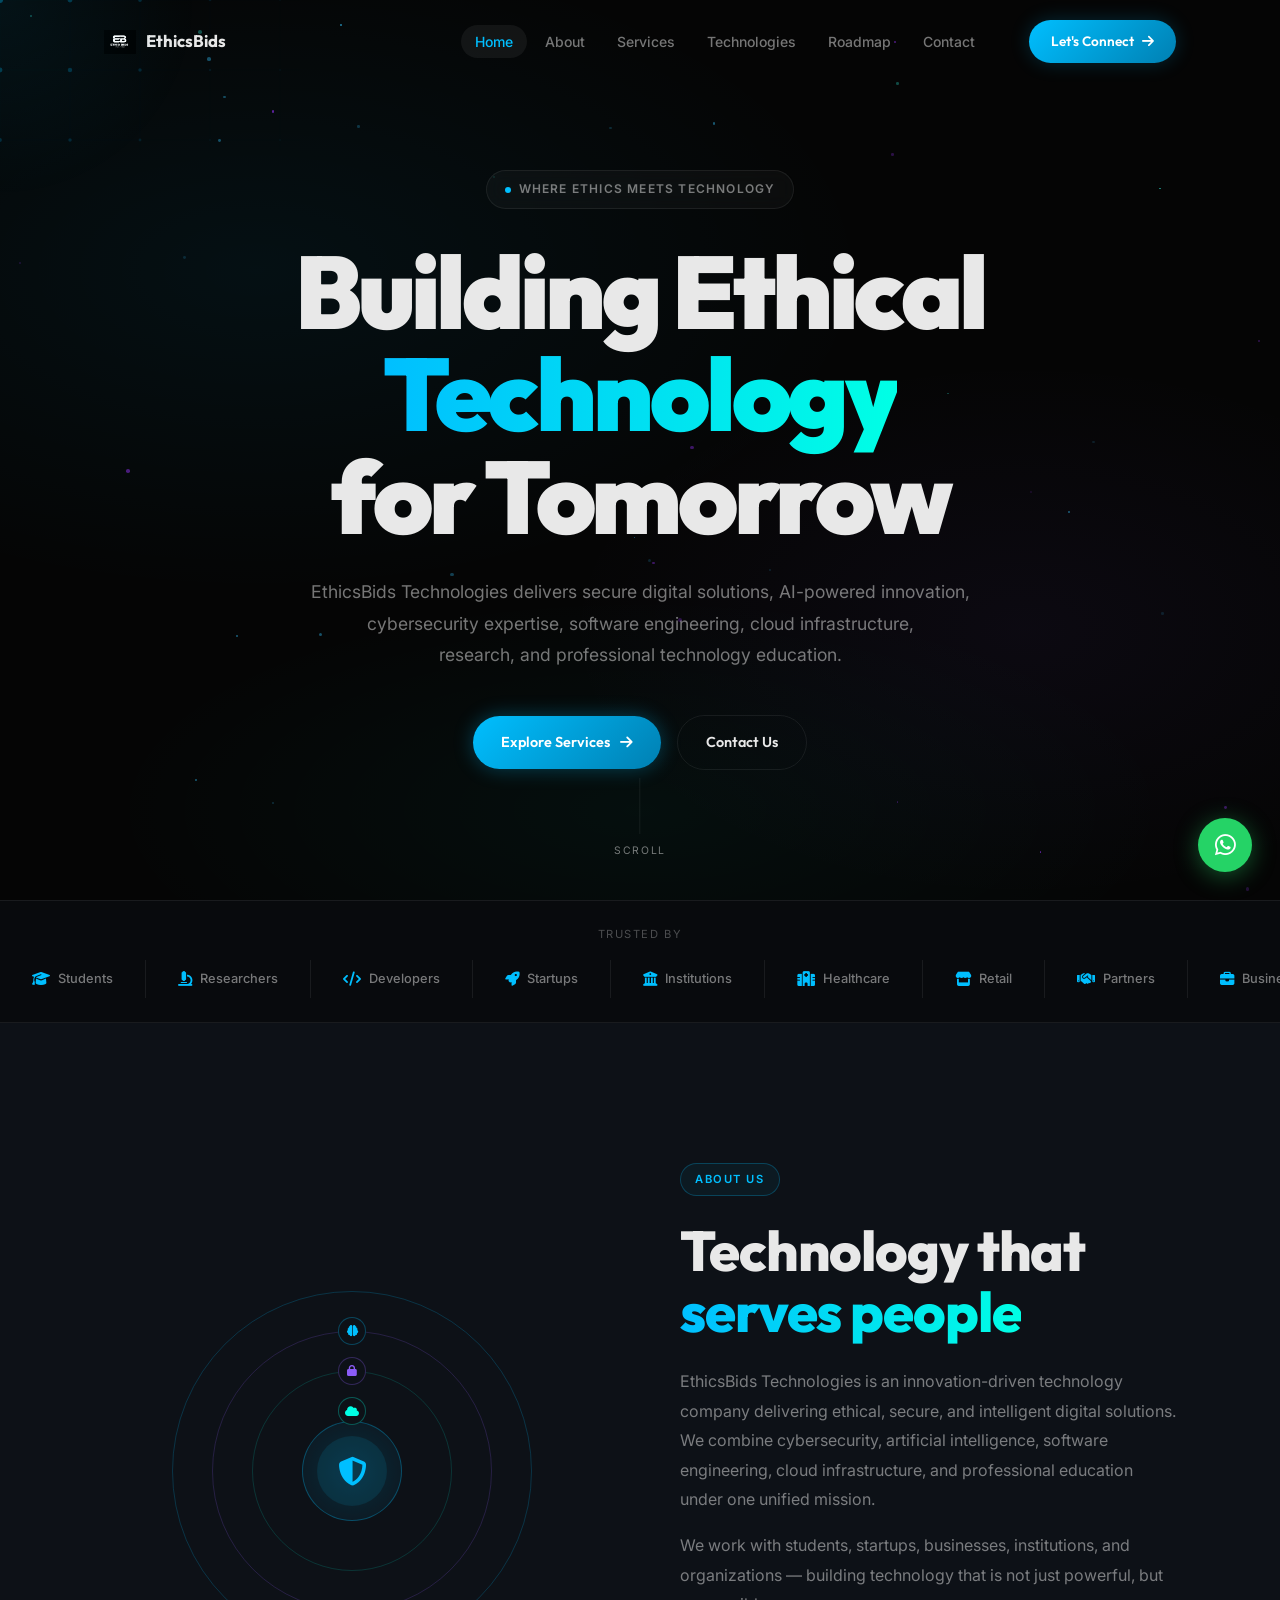
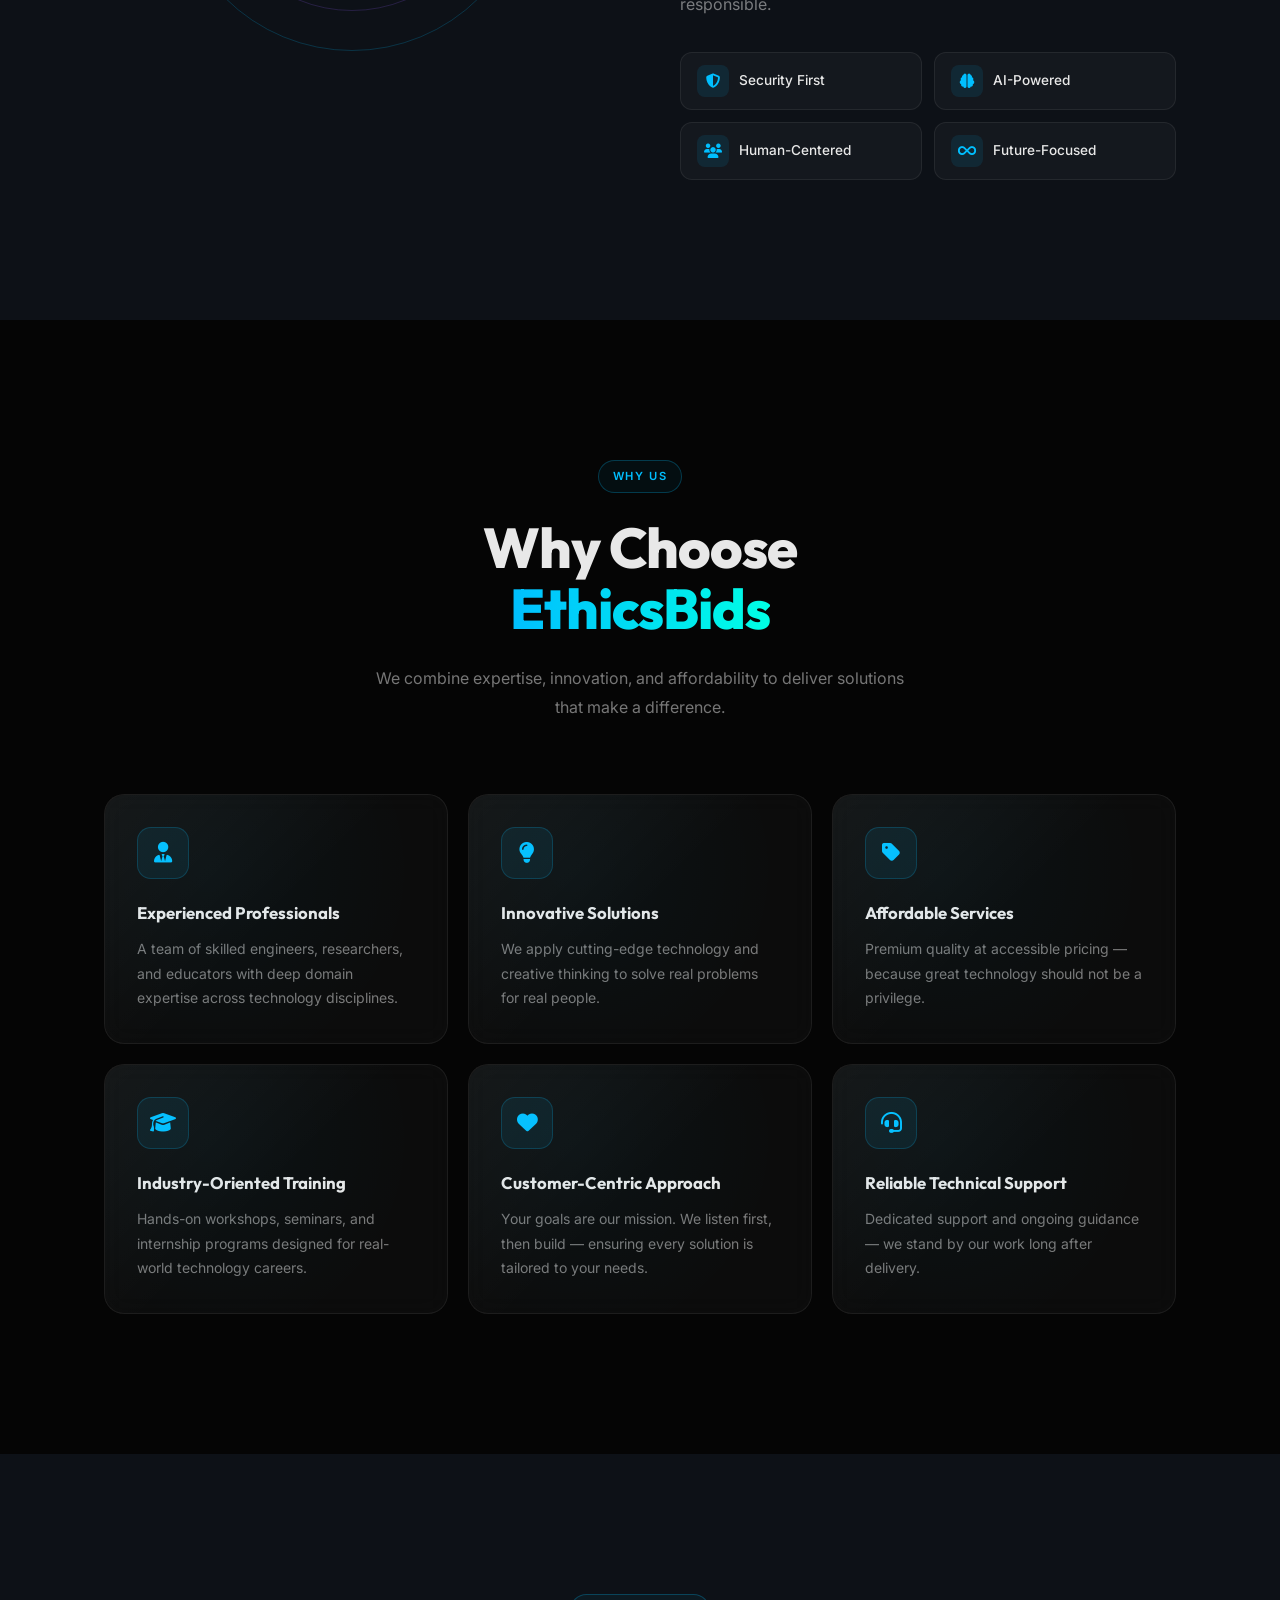
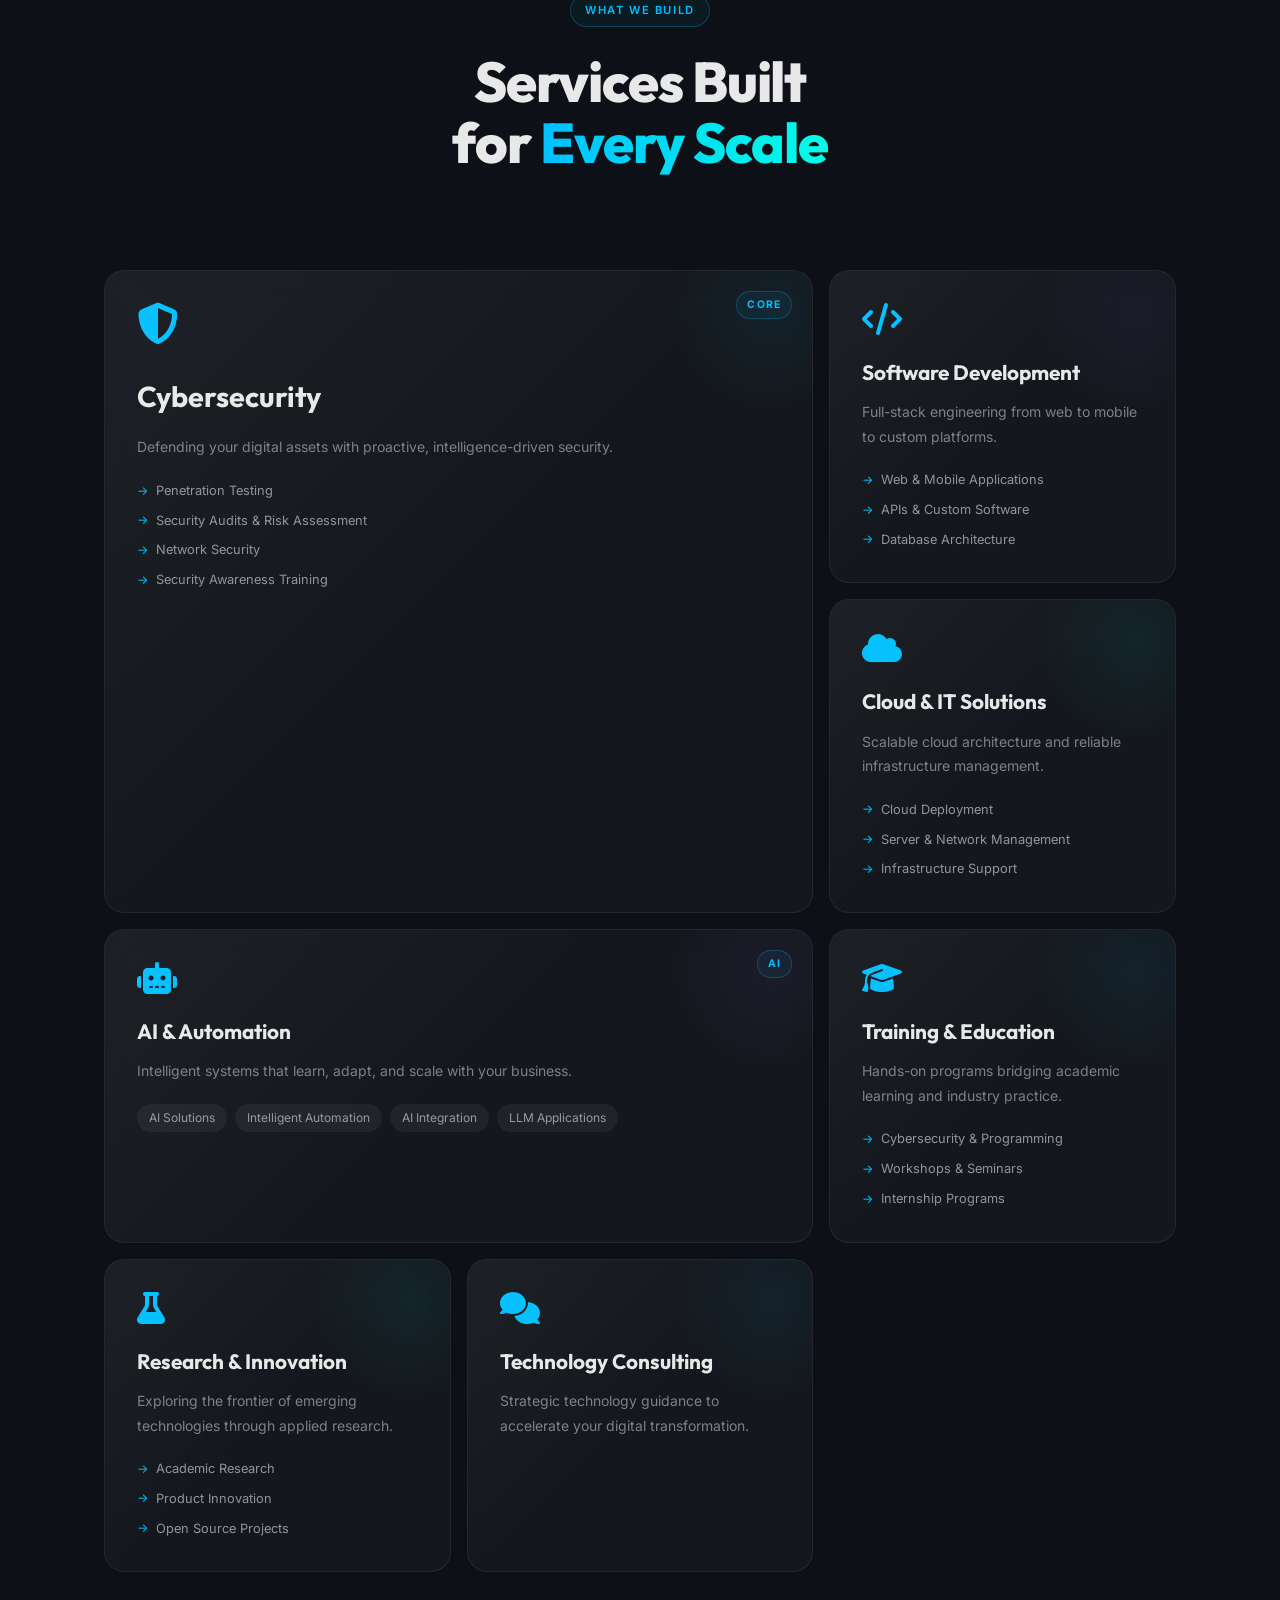
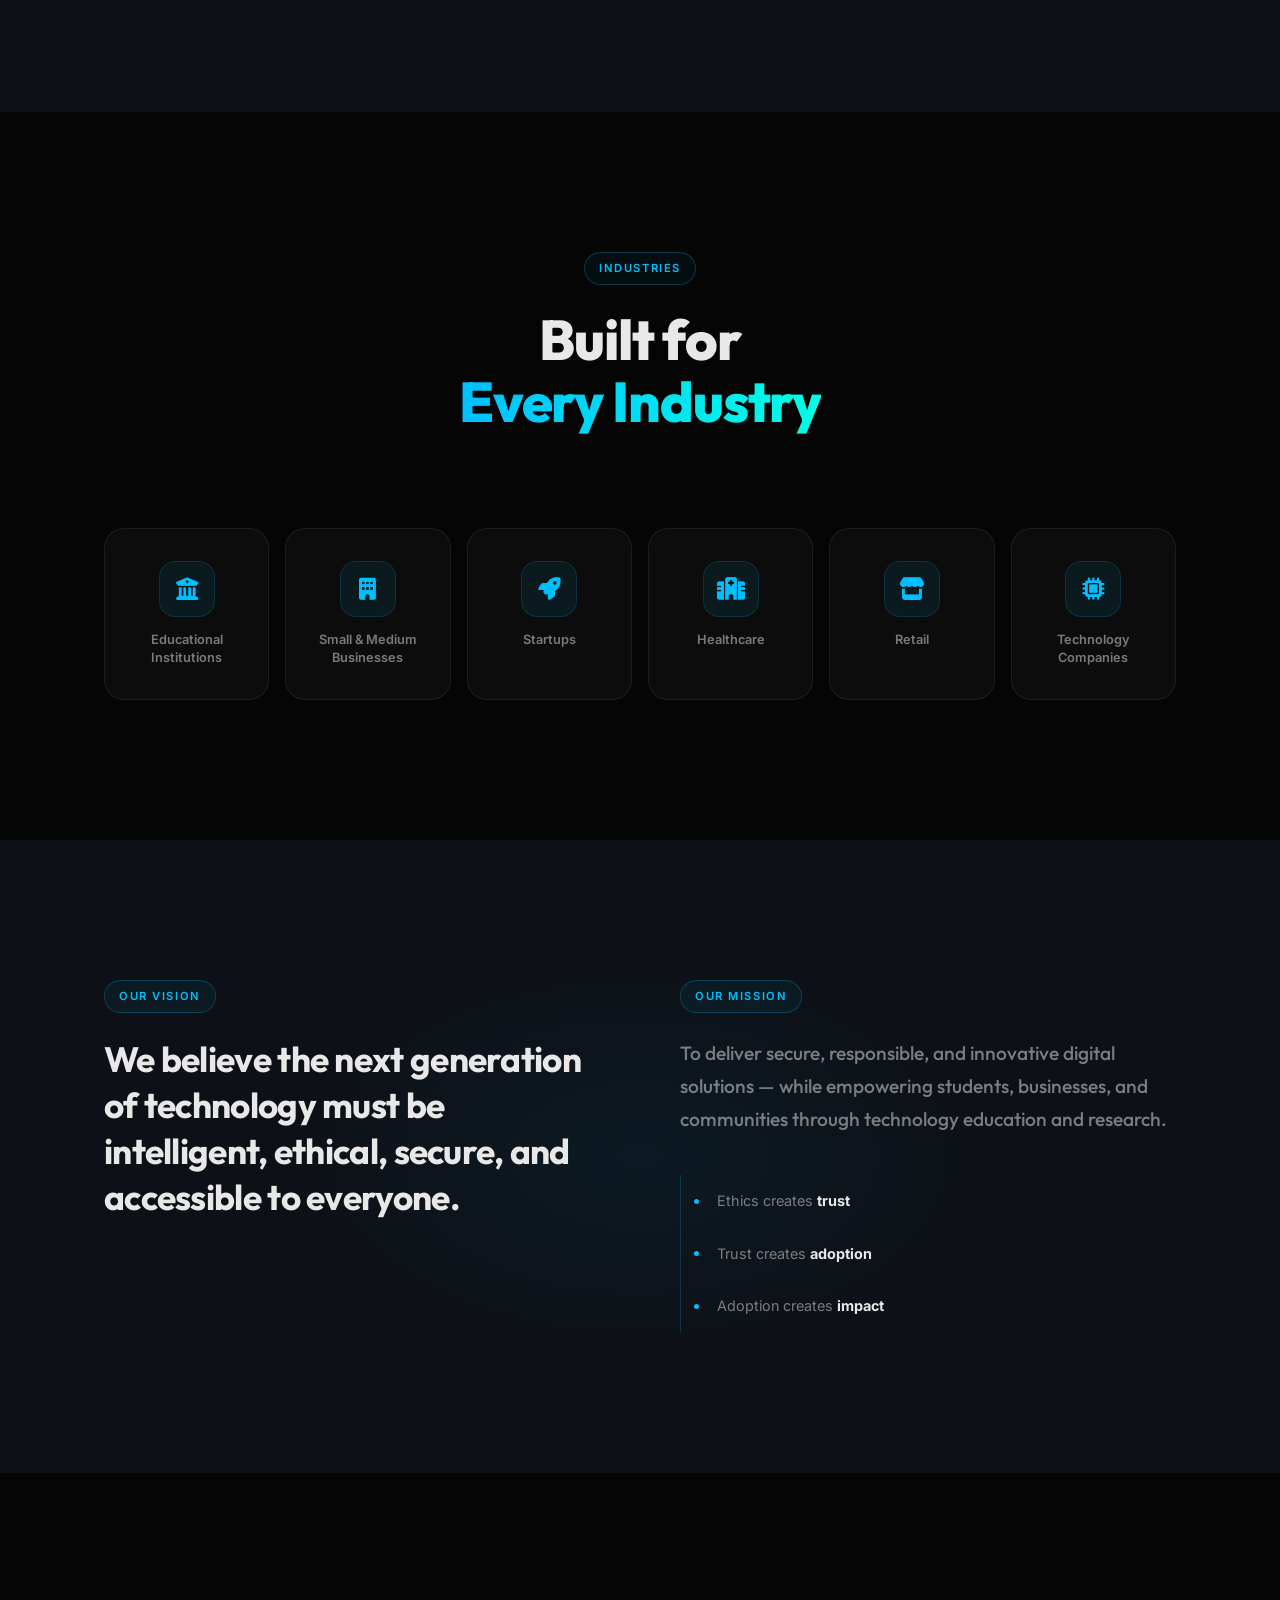
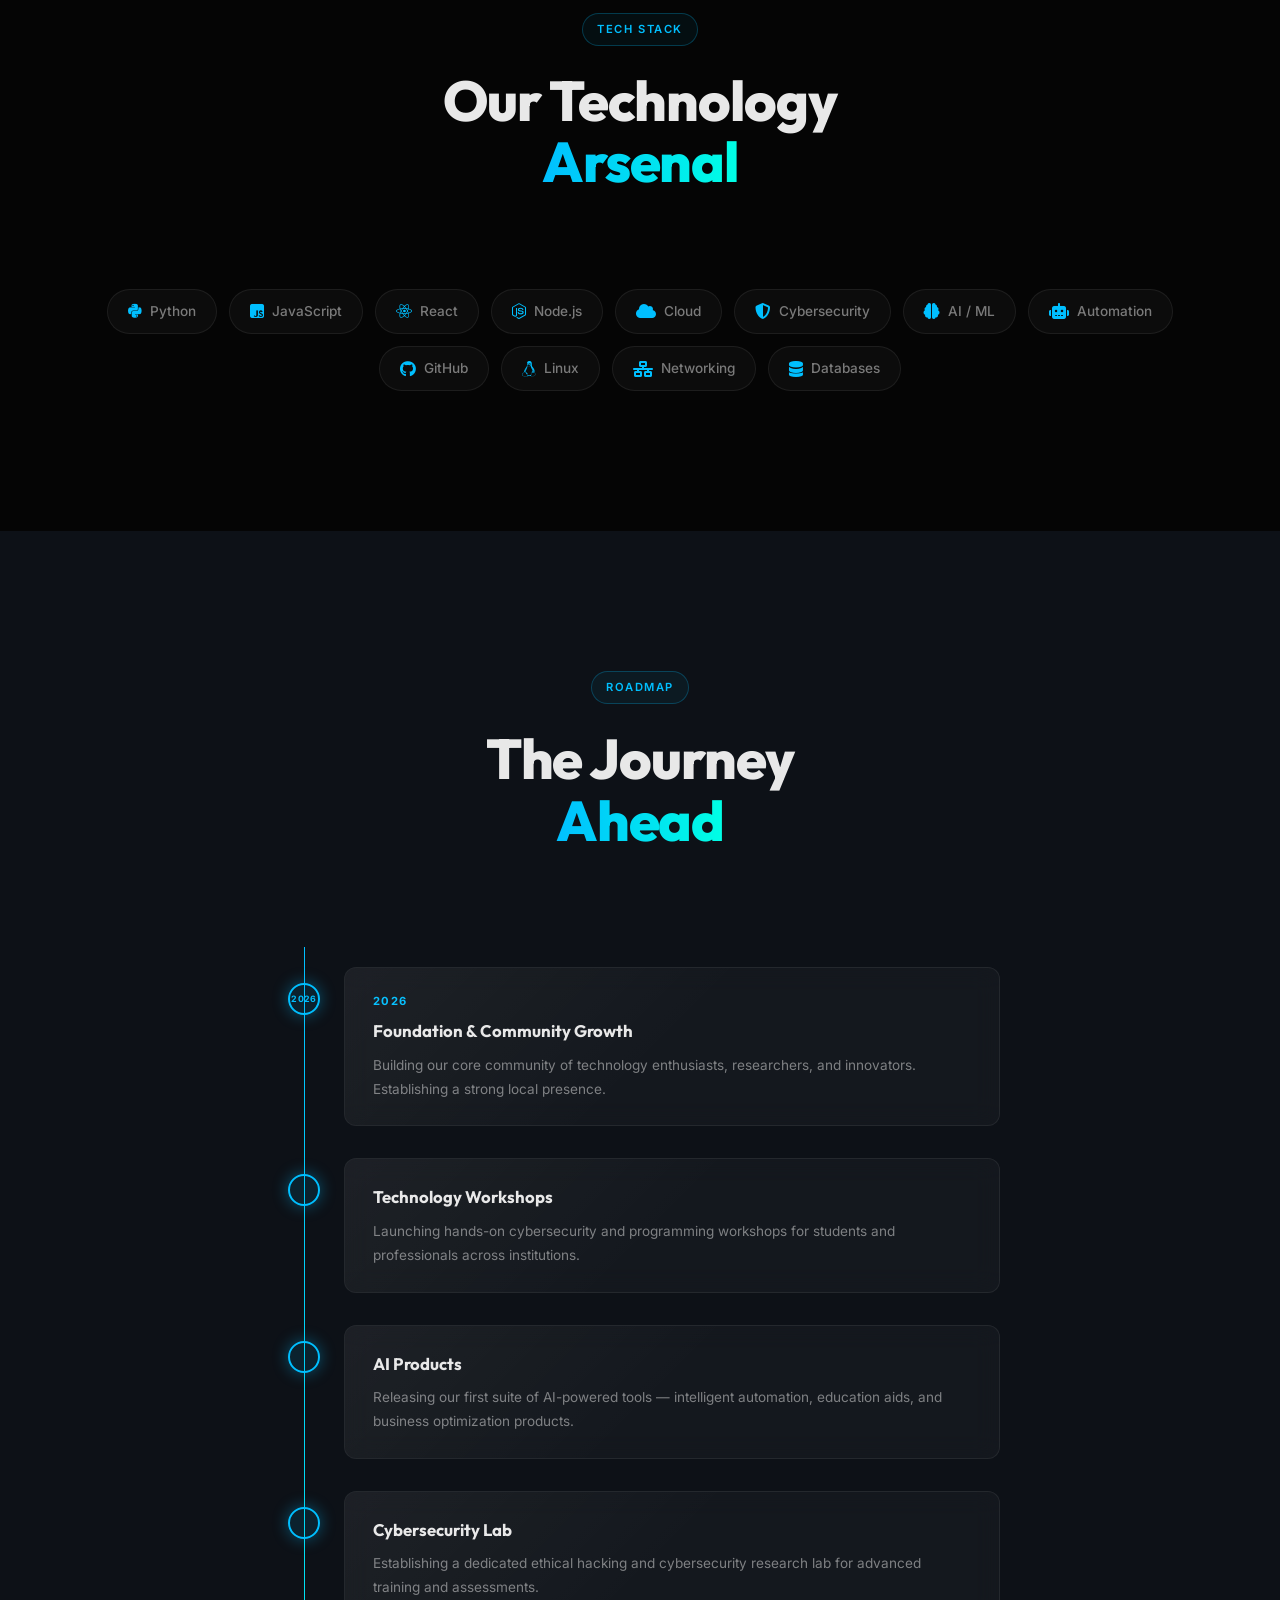
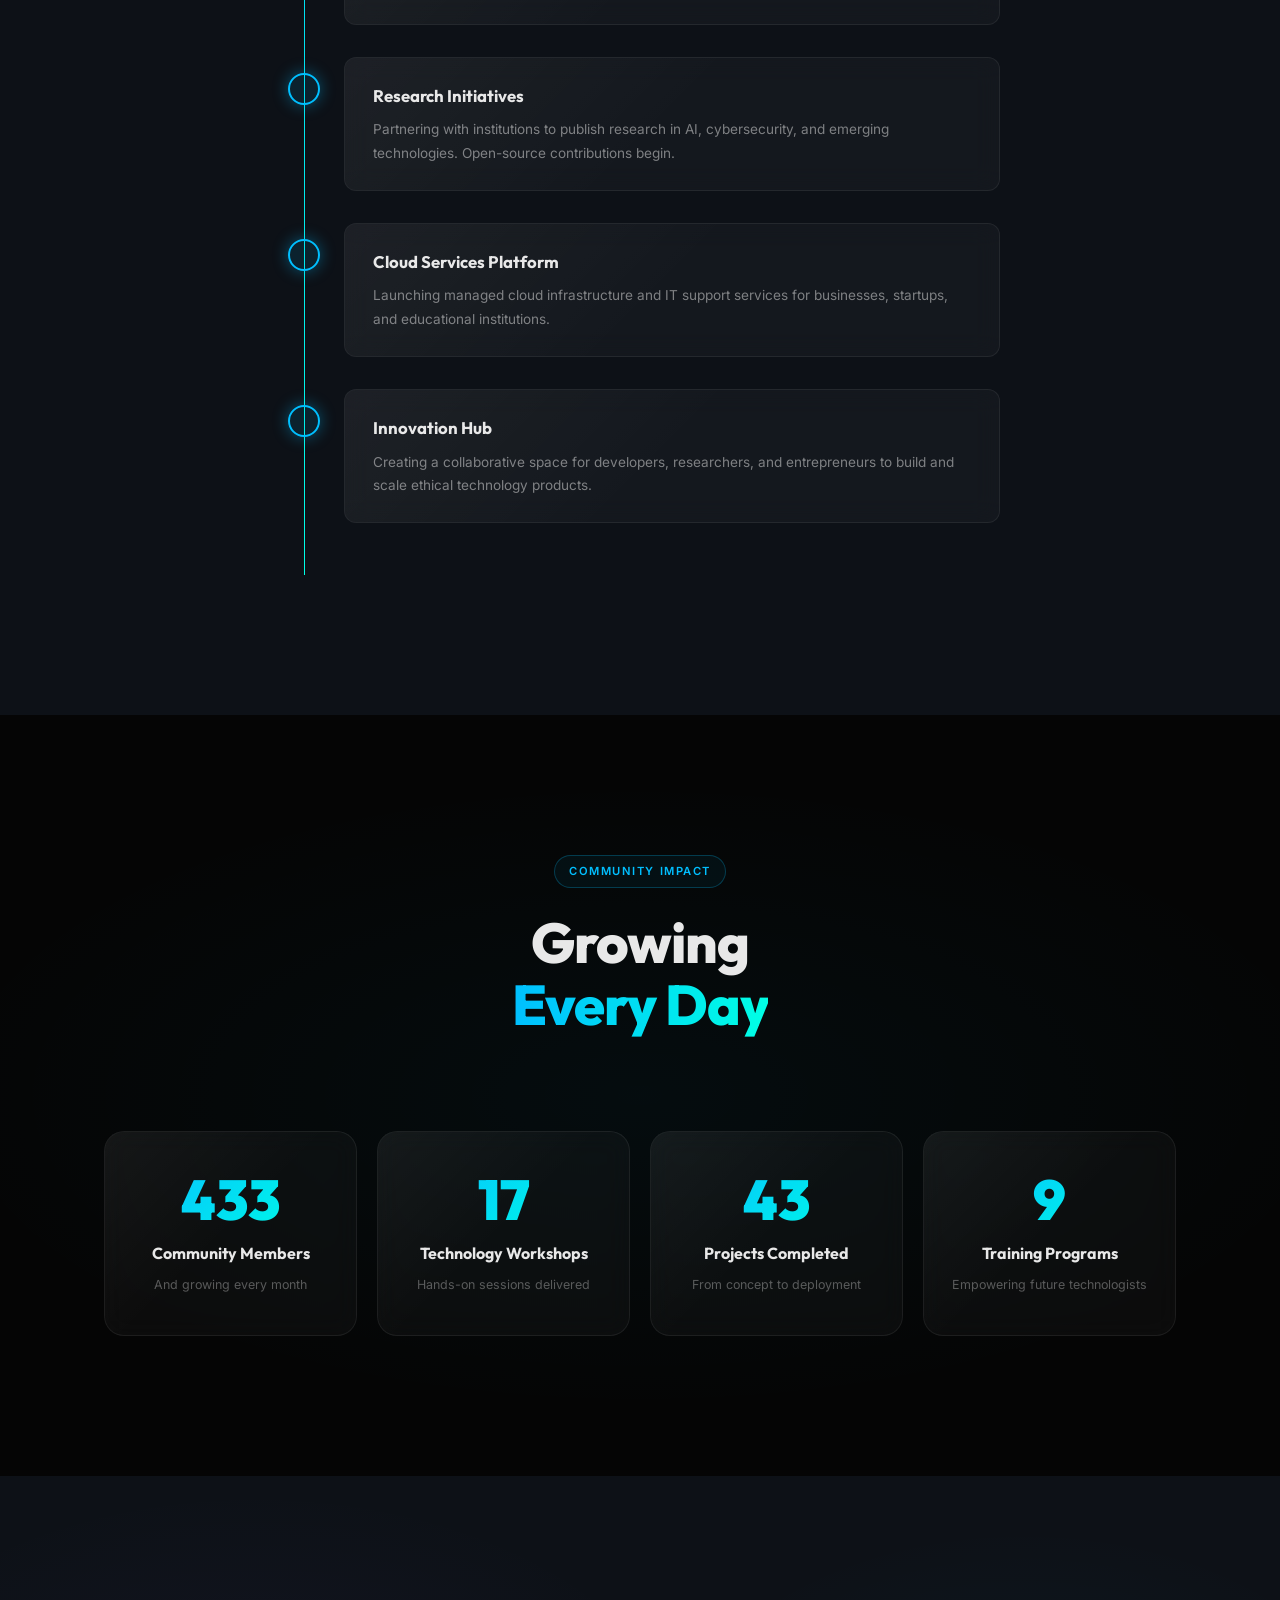
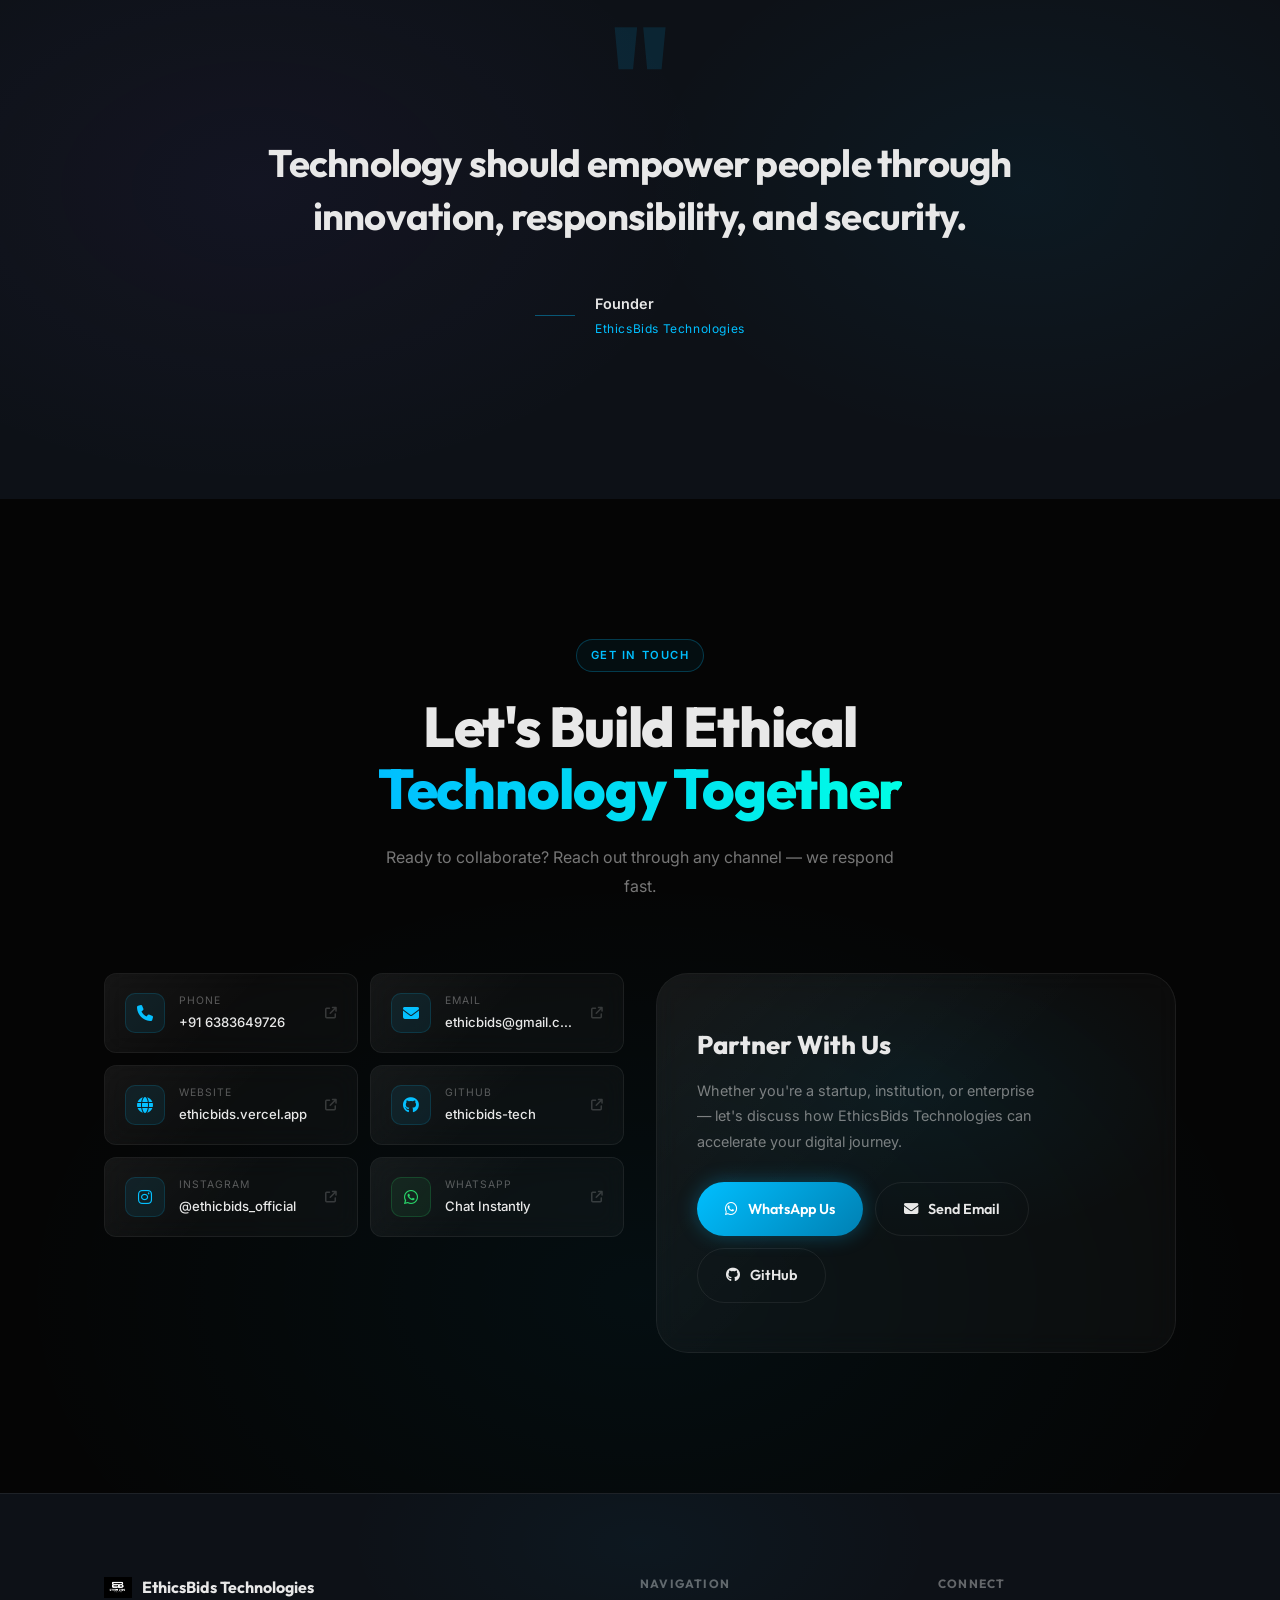
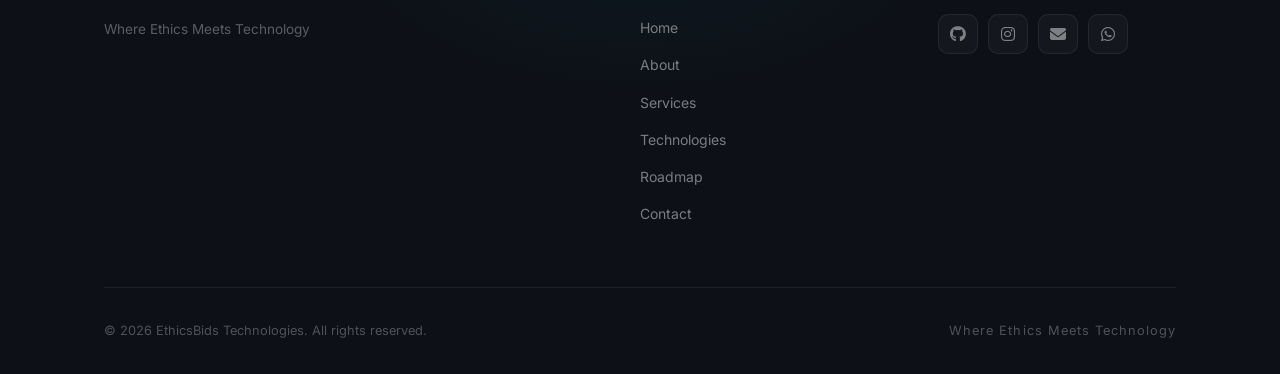
==== index.html @ 13eb3eaf "feat: complete website redesign - premium dark tech startup UI - Full rebuild with cinematic dark de" ====
<!DOCTYPE html>
<html lang="en">

<head>
  <meta charset="UTF-8">
  <meta name="viewport" content="width=device-width, initial-scale=1.0">
  <title>EthicsBids Technologies — Building Ethical Technology for Tomorrow</title>
  <meta name="description" content="EthicsBids Technologies delivers secure digital solutions, AI-powered innovation, cybersecurity expertise, software engineering, cloud infrastructure, research, and professional technology education.">
  <meta name="keywords" content="EthicsBids, cybersecurity, software development, AI, automation, cloud solutions, research, technology consulting, training, ethical technology">
  <meta name="author" content="EthicsBids Technologies">
  <meta property="og:title" content="EthicsBids Technologies — Where Ethics Meets Technology">
  <meta property="og:description" content="Building Ethical Technology for Tomorrow. Cybersecurity, AI, Software Engineering, Cloud & Research.">
  <meta property="og:type" content="website">
  <meta property="og:url" content="https://ethicbids.vercel.app">
  <link rel="icon" href="images/logo.png" type="image/png">
  <link rel="preconnect" href="https://fonts.googleapis.com">
  <link rel="preconnect" href="https://fonts.gstatic.com" crossorigin>
  <link href="https://fonts.googleapis.com/css2?family=Outfit:wght@300;400;500;600;700;800;900&family=Inter:wght@300;400;500;600&display=swap" rel="stylesheet">
  <link rel="stylesheet" href="https://cdnjs.cloudflare.com/ajax/libs/font-awesome/6.5.1/css/all.min.css">
  <link rel="stylesheet" href="styles.css">
</head>

<body>

  <!-- Custom Cursor -->
  <div id="cursor-glow" class="cursor-glow" aria-hidden="true"></div>

  <!-- Preloader -->
  <div id="preloader" class="preloader" aria-hidden="true">
    <div class="preloader-inner">
      <div class="preloader-rings">
        <div class="ring ring-1"></div>
        <div class="ring ring-2"></div>
        <div class="ring ring-3"></div>
      </div>
      <div class="preloader-logo">
        <img src="images/logo.png" alt="EthicsBids Technologies" class="preloader-logo-img">
      </div>
      <div class="preloader-text">
        <span class="preloader-name">EthicsBids Technologies</span>
        <span class="preloader-tagline">Where Ethics Meets Technology</span>
      </div>
      <div class="preloader-bar">
        <div class="preloader-bar-fill" id="preloaderBar"></div>
      </div>
    </div>
  </div>

  <!-- Navigation -->
  <nav id="navbar" class="navbar" role="navigation" aria-label="Main navigation">
    <div class="nav-container">
      <a href="#hero" class="nav-logo" aria-label="EthicsBids Technologies Home">
        <img src="images/logo.png" alt="EthicsBids" class="nav-logo-img">
        <span class="nav-logo-text">EthicsBids</span>
      </a>

      <ul class="nav-links" id="navLinks" role="list">
        <li><a href="#hero" class="nav-link active" data-section="hero">Home</a></li>
        <li><a href="#about" class="nav-link" data-section="about">About</a></li>
        <li><a href="#services" class="nav-link" data-section="services">Services</a></li>
        <li><a href="#stack" class="nav-link" data-section="stack">Technologies</a></li>
        <li><a href="#roadmap" class="nav-link" data-section="roadmap">Roadmap</a></li>
        <li><a href="#contact" class="nav-link" data-section="contact">Contact</a></li>
      </ul>

      <a href="#contact" class="nav-cta magnetic-btn" id="navCta">
        <span>Let's Connect</span>
        <i class="fas fa-arrow-right" aria-hidden="true"></i>
      </a>

      <button class="nav-toggle" id="navToggle" aria-label="Toggle mobile menu" aria-expanded="false">
        <span class="toggle-bar"></span>
        <span class="toggle-bar"></span>
        <span class="toggle-bar"></span>
      </button>
    </div>

    <!-- Mobile Menu -->
    <div class="mobile-menu" id="mobileMenu" aria-hidden="true">
      <ul class="mobile-links" role="list">
        <li><a href="#hero" class="mobile-link">Home</a></li>
        <li><a href="#about" class="mobile-link">About</a></li>
        <li><a href="#services" class="mobile-link">Services</a></li>
        <li><a href="#stack" class="mobile-link">Technologies</a></li>
        <li><a href="#roadmap" class="mobile-link">Roadmap</a></li>
        <li><a href="#contact" class="mobile-link">Contact</a></li>
      </ul>
      <a href="#contact" class="mobile-cta">Let's Connect →</a>
    </div>
  </nav>

  <!-- ═══════════════════════════════════════════ -->
  <!--  HERO                                       -->
  <!-- ═══════════════════════════════════════════ -->
  <section id="hero" class="hero" aria-label="Hero">
    <canvas id="heroCanvas" class="hero-canvas" aria-hidden="true"></canvas>
    <div class="hero-aurora" aria-hidden="true"></div>
    <div class="hero-particles" id="heroParticles" aria-hidden="true"></div>

    <div class="hero-content">
      <div class="hero-badge reveal-up">
        <span class="badge-dot" aria-hidden="true"></span>
        Where Ethics Meets Technology
      </div>

      <h1 class="hero-headline reveal-up" style="--delay: 0.15s">
        Building Ethical<br>
        <span class="hero-headline-gradient">Technology</span><br>
        for Tomorrow
      </h1>

      <p class="hero-sub reveal-up" style="--delay: 0.3s">
        EthicsBids Technologies delivers secure digital solutions, AI-powered innovation,<br class="desktop-br">
        cybersecurity expertise, software engineering, cloud infrastructure,<br class="desktop-br">
        research, and professional technology education.
      </p>

      <div class="hero-actions reveal-up" style="--delay: 0.45s">
        <a href="#services" class="btn btn-primary magnetic-btn" id="heroBtn1">
          <span>Explore Services</span>
          <i class="fas fa-arrow-right" aria-hidden="true"></i>
        </a>
        <a href="#contact" class="btn btn-ghost magnetic-btn" id="heroBtn2">
          <span>Contact Us</span>
        </a>
      </div>
    </div>

    <a href="#about" class="hero-scroll-indicator" aria-label="Scroll to About section">
      <div class="scroll-indicator-inner">
        <div class="scroll-indicator-line"></div>
      </div>
      <span>Scroll</span>
    </a>
  </section>

  <!-- ═══════════════════════════════════════════ -->
  <!--  TRUST MARQUEE                              -->
  <!-- ═══════════════════════════════════════════ -->
  <section class="trust-section" aria-label="Trusted by">
    <div class="trust-header">
      <span>Trusted By</span>
    </div>
    <div class="marquee-wrapper">
      <div class="marquee-track" aria-hidden="true">
        <div class="marquee-item"><i class="fas fa-graduation-cap"></i> Students</div>
        <div class="marquee-item"><i class="fas fa-microscope"></i> Researchers</div>
        <div class="marquee-item"><i class="fas fa-code"></i> Developers</div>
        <div class="marquee-item"><i class="fas fa-rocket"></i> Startups</div>
        <div class="marquee-item"><i class="fas fa-building-columns"></i> Institutions</div>
        <div class="marquee-item"><i class="fas fa-hospital"></i> Healthcare</div>
        <div class="marquee-item"><i class="fas fa-store"></i> Retail</div>
        <div class="marquee-item"><i class="fas fa-handshake"></i> Partners</div>
        <div class="marquee-item"><i class="fas fa-briefcase"></i> Businesses</div>
        <!-- Duplicate for seamless loop -->
        <div class="marquee-item"><i class="fas fa-graduation-cap"></i> Students</div>
        <div class="marquee-item"><i class="fas fa-microscope"></i> Researchers</div>
        <div class="marquee-item"><i class="fas fa-code"></i> Developers</div>
        <div class="marquee-item"><i class="fas fa-rocket"></i> Startups</div>
        <div class="marquee-item"><i class="fas fa-building-columns"></i> Institutions</div>
        <div class="marquee-item"><i class="fas fa-hospital"></i> Healthcare</div>
        <div class="marquee-item"><i class="fas fa-store"></i> Retail</div>
        <div class="marquee-item"><i class="fas fa-handshake"></i> Partners</div>
        <div class="marquee-item"><i class="fas fa-briefcase"></i> Businesses</div>
      </div>
    </div>
  </section>

  <!-- ═══════════════════════════════════════════ -->
  <!--  ABOUT                                      -->
  <!-- ═══════════════════════════════════════════ -->
  <section id="about" class="section about-section" aria-label="About EthicsBids Technologies">
    <div class="container">
      <div class="about-grid">
        <div class="about-visual scroll-reveal">
          <div class="about-art">
            <div class="art-ring art-ring-1" aria-hidden="true"></div>
            <div class="art-ring art-ring-2" aria-hidden="true"></div>
            <div class="art-ring art-ring-3" aria-hidden="true"></div>
            <div class="art-core" aria-hidden="true">
              <div class="art-core-inner">
                <i class="fas fa-shield-halved" aria-hidden="true"></i>
              </div>
            </div>
            <div class="art-orbit art-orbit-1" aria-hidden="true">
              <div class="orbit-dot"><i class="fas fa-brain"></i></div>
            </div>
            <div class="art-orbit art-orbit-2" aria-hidden="true">
              <div class="orbit-dot"><i class="fas fa-lock"></i></div>
            </div>
            <div class="art-orbit art-orbit-3" aria-hidden="true">
              <div class="orbit-dot"><i class="fas fa-cloud"></i></div>
            </div>
          </div>
        </div>

        <div class="about-content scroll-reveal" style="--reveal-delay: 0.2s">
          <div class="section-tag">About Us</div>
          <h2 class="section-headline">
            Technology that<br>
            <span class="text-accent">serves people</span>
          </h2>
          <p class="section-body">
            EthicsBids Technologies is an innovation-driven technology company delivering ethical, secure, and intelligent digital solutions. We combine cybersecurity, artificial intelligence, software engineering, cloud infrastructure, and professional education under one unified mission.
          </p>
          <p class="section-body">
            We work with students, startups, businesses, institutions, and organizations — building technology that is not just powerful, but responsible.
          </p>
          <div class="about-pillars">
            <div class="pillar">
              <div class="pillar-icon"><i class="fas fa-shield-halved" aria-hidden="true"></i></div>
              <span>Security First</span>
            </div>
            <div class="pillar">
              <div class="pillar-icon"><i class="fas fa-brain" aria-hidden="true"></i></div>
              <span>AI-Powered</span>
            </div>
            <div class="pillar">
              <div class="pillar-icon"><i class="fas fa-users" aria-hidden="true"></i></div>
              <span>Human-Centered</span>
            </div>
            <div class="pillar">
              <div class="pillar-icon"><i class="fas fa-infinity" aria-hidden="true"></i></div>
              <span>Future-Focused</span>
            </div>
          </div>
        </div>
      </div>
    </div>
  </section>

  <!-- ═══════════════════════════════════════════ -->
  <!--  WHY CHOOSE ETHICSBIDS                      -->
  <!-- ═══════════════════════════════════════════ -->
  <section id="why" class="section why-section" aria-label="Why Choose EthicsBids">
    <div class="container">
      <div class="section-header scroll-reveal">
        <div class="section-tag">Why Us</div>
        <h2 class="section-headline centered">Why Choose<br><span class="text-accent">EthicsBids</span></h2>
        <p class="section-desc centered">We combine expertise, innovation, and affordability to deliver solutions that make a difference.</p>
      </div>

      <div class="why-grid">
        <div class="why-card glass-card tilt-card scroll-reveal" style="--reveal-delay: 0s">
          <div class="why-card-glow"></div>
          <div class="why-icon"><i class="fas fa-user-tie" aria-hidden="true"></i></div>
          <h3>Experienced Professionals</h3>
          <p>A team of skilled engineers, researchers, and educators with deep domain expertise across technology disciplines.</p>
        </div>
        <div class="why-card glass-card tilt-card scroll-reveal" style="--reveal-delay: 0.1s">
          <div class="why-card-glow"></div>
          <div class="why-icon"><i class="fas fa-lightbulb" aria-hidden="true"></i></div>
          <h3>Innovative Solutions</h3>
          <p>We apply cutting-edge technology and creative thinking to solve real problems for real people.</p>
        </div>
        <div class="why-card glass-card tilt-card scroll-reveal" style="--reveal-delay: 0.2s">
          <div class="why-card-glow"></div>
          <div class="why-icon"><i class="fas fa-tag" aria-hidden="true"></i></div>
          <h3>Affordable Services</h3>
          <p>Premium quality at accessible pricing — because great technology should not be a privilege.</p>
        </div>
        <div class="why-card glass-card tilt-card scroll-reveal" style="--reveal-delay: 0.3s">
          <div class="why-card-glow"></div>
          <div class="why-icon"><i class="fas fa-graduation-cap" aria-hidden="true"></i></div>
          <h3>Industry-Oriented Training</h3>
          <p>Hands-on workshops, seminars, and internship programs designed for real-world technology careers.</p>
        </div>
        <div class="why-card glass-card tilt-card scroll-reveal" style="--reveal-delay: 0.4s">
          <div class="why-card-glow"></div>
          <div class="why-icon"><i class="fas fa-heart" aria-hidden="true"></i></div>
          <h3>Customer-Centric Approach</h3>
          <p>Your goals are our mission. We listen first, then build — ensuring every solution is tailored to your needs.</p>
        </div>
        <div class="why-card glass-card tilt-card scroll-reveal" style="--reveal-delay: 0.5s">
          <div class="why-card-glow"></div>
          <div class="why-icon"><i class="fas fa-headset" aria-hidden="true"></i></div>
          <h3>Reliable Technical Support</h3>
          <p>Dedicated support and ongoing guidance — we stand by our work long after delivery.</p>
        </div>
      </div>
    </div>
  </section>

  <!-- ═══════════════════════════════════════════ -->
  <!--  SERVICES — BENTO GRID                      -->
  <!-- ═══════════════════════════════════════════ -->
  <section id="services" class="section services-section" aria-label="Our Services">
    <div class="container">
      <div class="section-header scroll-reveal">
        <div class="section-tag">What We Build</div>
        <h2 class="section-headline centered">Services Built<br>for <span class="text-accent">Every Scale</span></h2>
      </div>

      <div class="bento-grid">

        <!-- Cybersecurity — large -->
        <div class="bento-card bento-large glass-card tilt-card scroll-reveal" data-accent="#00BFFF" style="--reveal-delay: 0s">
          <div class="bento-glow" style="--glow-color: #00BFFF"></div>
          <div class="bento-icon"><i class="fas fa-shield-halved" aria-hidden="true"></i></div>
          <div class="bento-content">
            <h3 class="bento-title">Cybersecurity</h3>
            <p class="bento-desc">Defending your digital assets with proactive, intelligence-driven security.</p>
            <ul class="bento-list">
              <li>Penetration Testing</li>
              <li>Security Audits &amp; Risk Assessment</li>
              <li>Network Security</li>
              <li>Security Awareness Training</li>
            </ul>
          </div>
          <div class="bento-corner-tag">Core</div>
        </div>

        <!-- Software Development -->
        <div class="bento-card glass-card tilt-card scroll-reveal" data-accent="#8B5CF6" style="--reveal-delay: 0.1s">
          <div class="bento-glow" style="--glow-color: #8B5CF6"></div>
          <div class="bento-icon"><i class="fas fa-code" aria-hidden="true"></i></div>
          <div class="bento-content">
            <h3 class="bento-title">Software Development</h3>
            <p class="bento-desc">Full-stack engineering from web to mobile to custom platforms.</p>
            <ul class="bento-list">
              <li>Web &amp; Mobile Applications</li>
              <li>APIs &amp; Custom Software</li>
              <li>Database Architecture</li>
            </ul>
          </div>
        </div>

        <!-- Cloud & IT -->
        <div class="bento-card glass-card tilt-card scroll-reveal" data-accent="#00FFE5" style="--reveal-delay: 0.2s">
          <div class="bento-glow" style="--glow-color: #00FFE5"></div>
          <div class="bento-icon"><i class="fas fa-cloud" aria-hidden="true"></i></div>
          <div class="bento-content">
            <h3 class="bento-title">Cloud &amp; IT Solutions</h3>
            <p class="bento-desc">Scalable cloud architecture and reliable infrastructure management.</p>
            <ul class="bento-list">
              <li>Cloud Deployment</li>
              <li>Server &amp; Network Management</li>
              <li>Infrastructure Support</li>
            </ul>
          </div>
        </div>

        <!-- AI & Automation — wide -->
        <div class="bento-card bento-wide glass-card tilt-card scroll-reveal" data-accent="#8B5CF6" style="--reveal-delay: 0.1s">
          <div class="bento-glow" style="--glow-color: #8B5CF6"></div>
          <div class="bento-icon"><i class="fas fa-robot" aria-hidden="true"></i></div>
          <div class="bento-content">
            <h3 class="bento-title">AI &amp; Automation</h3>
            <p class="bento-desc">Intelligent systems that learn, adapt, and scale with your business.</p>
            <ul class="bento-list bento-list-inline">
              <li>AI Solutions</li>
              <li>Intelligent Automation</li>
              <li>AI Integration</li>
              <li>LLM Applications</li>
            </ul>
          </div>
          <div class="bento-corner-tag">AI</div>
        </div>

        <!-- Training & Education -->
        <div class="bento-card glass-card tilt-card scroll-reveal" data-accent="#00BFFF" style="--reveal-delay: 0.3s">
          <div class="bento-glow" style="--glow-color: #00BFFF"></div>
          <div class="bento-icon"><i class="fas fa-graduation-cap" aria-hidden="true"></i></div>
          <div class="bento-content">
            <h3 class="bento-title">Training &amp; Education</h3>
            <p class="bento-desc">Hands-on programs bridging academic learning and industry practice.</p>
            <ul class="bento-list">
              <li>Cybersecurity &amp; Programming</li>
              <li>Workshops &amp; Seminars</li>
              <li>Internship Programs</li>
            </ul>
          </div>
        </div>

        <!-- Research & Innovation -->
        <div class="bento-card glass-card tilt-card scroll-reveal" data-accent="#00FFE5" style="--reveal-delay: 0.4s">
          <div class="bento-glow" style="--glow-color: #00FFE5"></div>
          <div class="bento-icon"><i class="fas fa-flask" aria-hidden="true"></i></div>
          <div class="bento-content">
            <h3 class="bento-title">Research &amp; Innovation</h3>
            <p class="bento-desc">Exploring the frontier of emerging technologies through applied research.</p>
            <ul class="bento-list">
              <li>Academic Research</li>
              <li>Product Innovation</li>
              <li>Open Source Projects</li>
            </ul>
          </div>
        </div>

        <!-- Consulting — small highlight -->
        <div class="bento-card bento-small glass-card tilt-card scroll-reveal" data-accent="#00BFFF" style="--reveal-delay: 0.5s">
          <div class="bento-glow" style="--glow-color: #00BFFF"></div>
          <div class="bento-icon"><i class="fas fa-comments" aria-hidden="true"></i></div>
          <div class="bento-content">
            <h3 class="bento-title">Technology Consulting</h3>
            <p class="bento-desc">Strategic technology guidance to accelerate your digital transformation.</p>
          </div>
        </div>

      </div>
    </div>
  </section>

  <!-- ═══════════════════════════════════════════ -->
  <!--  INDUSTRIES                                 -->
  <!-- ═══════════════════════════════════════════ -->
  <section id="industries" class="section industries-section" aria-label="Industries We Serve">
    <div class="container">
      <div class="section-header scroll-reveal">
        <div class="section-tag">Industries</div>
        <h2 class="section-headline centered">Built for<br><span class="text-accent">Every Industry</span></h2>
      </div>
      <div class="industries-grid">
        <div class="industry-card scroll-reveal" style="--reveal-delay: 0s">
          <div class="industry-icon"><i class="fas fa-building-columns" aria-hidden="true"></i></div>
          <span>Educational Institutions</span>
        </div>
        <div class="industry-card scroll-reveal" style="--reveal-delay: 0.1s">
          <div class="industry-icon"><i class="fas fa-building" aria-hidden="true"></i></div>
          <span>Small &amp; Medium Businesses</span>
        </div>
        <div class="industry-card scroll-reveal" style="--reveal-delay: 0.15s">
          <div class="industry-icon"><i class="fas fa-rocket" aria-hidden="true"></i></div>
          <span>Startups</span>
        </div>
        <div class="industry-card scroll-reveal" style="--reveal-delay: 0.2s">
          <div class="industry-icon"><i class="fas fa-hospital" aria-hidden="true"></i></div>
          <span>Healthcare</span>
        </div>
        <div class="industry-card scroll-reveal" style="--reveal-delay: 0.25s">
          <div class="industry-icon"><i class="fas fa-store" aria-hidden="true"></i></div>
          <span>Retail</span>
        </div>
        <div class="industry-card scroll-reveal" style="--reveal-delay: 0.3s">
          <div class="industry-icon"><i class="fas fa-microchip" aria-hidden="true"></i></div>
          <span>Technology Companies</span>
        </div>
      </div>
    </div>
  </section>

  <!-- ═══════════════════════════════════════════ -->
  <!--  VISION & MISSION                           -->
  <!-- ═══════════════════════════════════════════ -->
  <section id="vision" class="section vision-section" aria-label="Vision and Mission">
    <div class="vision-bg-glow" aria-hidden="true"></div>
    <div class="container">
      <div class="vision-grid">
        <div class="vision-block scroll-reveal">
          <div class="section-tag">Our Vision</div>
          <h2 class="vision-statement" id="visionText">
            We believe the next generation of technology must be intelligent, ethical, secure, and accessible to everyone.
          </h2>
        </div>
        <div class="mission-block scroll-reveal" style="--reveal-delay: 0.2s">
          <div class="section-tag">Our Mission</div>
          <h3 class="mission-statement">
            To deliver secure, responsible, and innovative digital solutions — while empowering students, businesses, and communities through technology education and research.
          </h3>
          <div class="mission-chain">
            <div class="chain-link">
              <span class="chain-dot" aria-hidden="true"></span>
              <p>Ethics creates <strong>trust</strong></p>
            </div>
            <div class="chain-link">
              <span class="chain-dot" aria-hidden="true"></span>
              <p>Trust creates <strong>adoption</strong></p>
            </div>
            <div class="chain-link">
              <span class="chain-dot" aria-hidden="true"></span>
              <p>Adoption creates <strong>impact</strong></p>
            </div>
          </div>
        </div>
      </div>
    </div>
  </section>

  <!-- ═══════════════════════════════════════════ -->
  <!--  TECHNOLOGY STACK                           -->
  <!-- ═══════════════════════════════════════════ -->
  <section id="stack" class="section stack-section" aria-label="Technology Stack">
    <div class="container">
      <div class="section-header scroll-reveal">
        <div class="section-tag">Tech Stack</div>
        <h2 class="section-headline centered">Our Technology<br><span class="text-accent">Arsenal</span></h2>
      </div>
      <div class="tech-chips-wrap scroll-reveal">
        <div class="tech-chip"><i class="fab fa-python" aria-hidden="true"></i> Python</div>
        <div class="tech-chip"><i class="fab fa-js-square" aria-hidden="true"></i> JavaScript</div>
        <div class="tech-chip"><i class="fab fa-react" aria-hidden="true"></i> React</div>
        <div class="tech-chip"><i class="fab fa-node-js" aria-hidden="true"></i> Node.js</div>
        <div class="tech-chip"><i class="fas fa-cloud" aria-hidden="true"></i> Cloud</div>
        <div class="tech-chip"><i class="fas fa-shield-halved" aria-hidden="true"></i> Cybersecurity</div>
        <div class="tech-chip"><i class="fas fa-brain" aria-hidden="true"></i> AI / ML</div>
        <div class="tech-chip"><i class="fas fa-robot" aria-hidden="true"></i> Automation</div>
        <div class="tech-chip"><i class="fab fa-github" aria-hidden="true"></i> GitHub</div>
        <div class="tech-chip"><i class="fab fa-linux" aria-hidden="true"></i> Linux</div>
        <div class="tech-chip"><i class="fas fa-network-wired" aria-hidden="true"></i> Networking</div>
        <div class="tech-chip"><i class="fas fa-database" aria-hidden="true"></i> Databases</div>
      </div>
    </div>
  </section>

  <!-- ═══════════════════════════════════════════ -->
  <!--  ROADMAP                                    -->
  <!-- ═══════════════════════════════════════════ -->
  <section id="roadmap" class="section roadmap-section" aria-label="Future Roadmap">
    <div class="container">
      <div class="section-header scroll-reveal">
        <div class="section-tag">Roadmap</div>
        <h2 class="section-headline centered">The Journey<br><span class="text-accent">Ahead</span></h2>
      </div>

      <div class="timeline">
        <div class="timeline-line" id="timelineLine" aria-hidden="true"></div>

        <div class="timeline-item scroll-reveal" style="--reveal-delay: 0s">
          <div class="timeline-node" aria-hidden="true"><span>2026</span></div>
          <div class="timeline-card glass-card">
            <div class="timeline-year">2026</div>
            <h3>Foundation &amp; Community Growth</h3>
            <p>Building our core community of technology enthusiasts, researchers, and innovators. Establishing a strong local presence.</p>
          </div>
        </div>

        <div class="timeline-item scroll-reveal" style="--reveal-delay: 0.1s">
          <div class="timeline-node" aria-hidden="true"></div>
          <div class="timeline-card glass-card">
            <h3>Technology Workshops</h3>
            <p>Launching hands-on cybersecurity and programming workshops for students and professionals across institutions.</p>
          </div>
        </div>

        <div class="timeline-item scroll-reveal" style="--reveal-delay: 0.2s">
          <div class="timeline-node" aria-hidden="true"></div>
          <div class="timeline-card glass-card">
            <h3>AI Products</h3>
            <p>Releasing our first suite of AI-powered tools — intelligent automation, education aids, and business optimization products.</p>
          </div>
        </div>

        <div class="timeline-item scroll-reveal" style="--reveal-delay: 0.3s">
          <div class="timeline-node" aria-hidden="true"></div>
          <div class="timeline-card glass-card">
            <h3>Cybersecurity Lab</h3>
            <p>Establishing a dedicated ethical hacking and cybersecurity research lab for advanced training and assessments.</p>
          </div>
        </div>

        <div class="timeline-item scroll-reveal" style="--reveal-delay: 0.4s">
          <div class="timeline-node" aria-hidden="true"></div>
          <div class="timeline-card glass-card">
            <h3>Research Initiatives</h3>
            <p>Partnering with institutions to publish research in AI, cybersecurity, and emerging technologies. Open-source contributions begin.</p>
          </div>
        </div>

        <div class="timeline-item scroll-reveal" style="--reveal-delay: 0.5s">
          <div class="timeline-node" aria-hidden="true"></div>
          <div class="timeline-card glass-card">
            <h3>Cloud Services Platform</h3>
            <p>Launching managed cloud infrastructure and IT support services for businesses, startups, and educational institutions.</p>
          </div>
        </div>

        <div class="timeline-item scroll-reveal" style="--reveal-delay: 0.6s">
          <div class="timeline-node" aria-hidden="true"></div>
          <div class="timeline-card glass-card">
            <h3>Innovation Hub</h3>
            <p>Creating a collaborative space for developers, researchers, and entrepreneurs to build and scale ethical technology products.</p>
          </div>
        </div>

      </div>
    </div>
  </section>

  <!-- ═══════════════════════════════════════════ -->
  <!--  COMMUNITY IMPACT                           -->
  <!-- ═══════════════════════════════════════════ -->
  <section id="impact" class="section impact-section" aria-label="Community Impact">
    <div class="impact-bg" aria-hidden="true"></div>
    <div class="container">
      <div class="section-header scroll-reveal">
        <div class="section-tag">Community Impact</div>
        <h2 class="section-headline centered">Growing<br><span class="text-accent">Every Day</span></h2>
      </div>
      <div class="stats-grid">
        <div class="stat-card glass-card scroll-reveal" style="--reveal-delay: 0s">
          <div class="stat-number counter" data-target="500" data-suffix="+">0</div>
          <div class="stat-label">Community Members</div>
          <div class="stat-sub">And growing every month</div>
        </div>
        <div class="stat-card glass-card scroll-reveal" style="--reveal-delay: 0.15s">
          <div class="stat-number counter" data-target="20" data-suffix="+">0</div>
          <div class="stat-label">Technology Workshops</div>
          <div class="stat-sub">Hands-on sessions delivered</div>
        </div>
        <div class="stat-card glass-card scroll-reveal" style="--reveal-delay: 0.3s">
          <div class="stat-number counter" data-target="50" data-suffix="+">0</div>
          <div class="stat-label">Projects Completed</div>
          <div class="stat-sub">From concept to deployment</div>
        </div>
        <div class="stat-card glass-card scroll-reveal" style="--reveal-delay: 0.45s">
          <div class="stat-number counter" data-target="10" data-suffix="+">0</div>
          <div class="stat-label">Training Programs</div>
          <div class="stat-sub">Empowering future technologists</div>
        </div>
      </div>
    </div>
  </section>

  <!-- ═══════════════════════════════════════════ -->
  <!--  FOUNDER'S VISION                           -->
  <!-- ═══════════════════════════════════════════ -->
  <section id="founder" class="section founder-section" aria-label="Founder's Vision">
    <div class="founder-aurora" aria-hidden="true"></div>
    <div class="container">
      <div class="founder-content scroll-reveal">
        <div class="quote-mark" aria-hidden="true">"</div>
        <blockquote class="founder-quote">
          Technology should empower people through innovation, responsibility, and security.
        </blockquote>
        <div class="founder-attribution">
          <div class="attribution-line" aria-hidden="true"></div>
          <div class="attribution-info">
            <span class="attribution-name">Founder</span>
            <span class="attribution-title">EthicsBids Technologies</span>
          </div>
        </div>
      </div>
    </div>
  </section>

  <!-- ═══════════════════════════════════════════ -->
  <!--  CONTACT                                    -->
  <!-- ═══════════════════════════════════════════ -->
  <section id="contact" class="section contact-section" aria-label="Contact">
    <div class="contact-aurora" aria-hidden="true"></div>
    <div class="container">
      <div class="section-header scroll-reveal">
        <div class="section-tag">Get In Touch</div>
        <h2 class="section-headline centered">Let's Build Ethical<br><span class="text-accent">Technology Together</span></h2>
        <p class="section-desc centered">Ready to collaborate? Reach out through any channel — we respond fast.</p>
      </div>

      <div class="contact-layout">
        <div class="contact-info-grid scroll-reveal">
          <a href="tel:+916383649726" class="contact-card glass-card magnetic-btn" aria-label="Call us">
            <div class="contact-card-icon"><i class="fas fa-phone" aria-hidden="true"></i></div>
            <div class="contact-card-body">
              <span class="contact-card-label">Phone</span>
              <span class="contact-card-value">+91 6383649726</span>
            </div>
            <i class="fas fa-arrow-up-right-from-square contact-card-arrow" aria-hidden="true"></i>
          </a>

          <a href="mailto:ethicbids@gmail.com" class="contact-card glass-card magnetic-btn" aria-label="Email us">
            <div class="contact-card-icon"><i class="fas fa-envelope" aria-hidden="true"></i></div>
            <div class="contact-card-body">
              <span class="contact-card-label">Email</span>
              <span class="contact-card-value">ethicbids@gmail.com</span>
            </div>
            <i class="fas fa-arrow-up-right-from-square contact-card-arrow" aria-hidden="true"></i>
          </a>

          <a href="https://ethicbids.vercel.app" target="_blank" rel="noopener" class="contact-card glass-card magnetic-btn" aria-label="Visit our website">
            <div class="contact-card-icon"><i class="fas fa-globe" aria-hidden="true"></i></div>
            <div class="contact-card-body">
              <span class="contact-card-label">Website</span>
              <span class="contact-card-value">ethicbids.vercel.app</span>
            </div>
            <i class="fas fa-arrow-up-right-from-square contact-card-arrow" aria-hidden="true"></i>
          </a>

          <a href="https://github.com/ethicbids-tech" target="_blank" rel="noopener" class="contact-card glass-card magnetic-btn" aria-label="View our GitHub">
            <div class="contact-card-icon"><i class="fab fa-github" aria-hidden="true"></i></div>
            <div class="contact-card-body">
              <span class="contact-card-label">GitHub</span>
              <span class="contact-card-value">ethicbids-tech</span>
            </div>
            <i class="fas fa-arrow-up-right-from-square contact-card-arrow" aria-hidden="true"></i>
          </a>

          <a href="https://instagram.com/ethicbids_official" target="_blank" rel="noopener" class="contact-card glass-card magnetic-btn" aria-label="Follow us on Instagram">
            <div class="contact-card-icon"><i class="fab fa-instagram" aria-hidden="true"></i></div>
            <div class="contact-card-body">
              <span class="contact-card-label">Instagram</span>
              <span class="contact-card-value">@ethicbids_official</span>
            </div>
            <i class="fas fa-arrow-up-right-from-square contact-card-arrow" aria-hidden="true"></i>
          </a>

          <a href="https://wa.me/916383649726" target="_blank" rel="noopener" class="contact-card glass-card magnetic-btn contact-card-whatsapp" aria-label="Chat on WhatsApp">
            <div class="contact-card-icon"><i class="fab fa-whatsapp" aria-hidden="true"></i></div>
            <div class="contact-card-body">
              <span class="contact-card-label">WhatsApp</span>
              <span class="contact-card-value">Chat Instantly</span>
            </div>
            <i class="fas fa-arrow-up-right-from-square contact-card-arrow" aria-hidden="true"></i>
          </a>
        </div>

        <div class="contact-cta-block scroll-reveal" style="--reveal-delay: 0.2s">
          <div class="contact-cta-card glass-card">
            <div class="contact-cta-aurora" aria-hidden="true"></div>
            <h3>Partner With Us</h3>
            <p>Whether you're a startup, institution, or enterprise — let's discuss how EthicsBids Technologies can accelerate your digital journey.</p>
            <div class="contact-cta-actions">
              <a href="https://wa.me/916383649726" target="_blank" rel="noopener" class="btn btn-primary magnetic-btn" id="waBtn">
                <i class="fab fa-whatsapp" aria-hidden="true"></i>
                <span>WhatsApp Us</span>
              </a>
              <a href="mailto:ethicbids@gmail.com" class="btn btn-ghost magnetic-btn" id="emailBtn">
                <i class="fas fa-envelope" aria-hidden="true"></i>
                <span>Send Email</span>
              </a>
              <a href="https://github.com/ethicbids-tech" target="_blank" rel="noopener" class="btn btn-ghost magnetic-btn" id="ghBtn">
                <i class="fab fa-github" aria-hidden="true"></i>
                <span>GitHub</span>
              </a>
            </div>
          </div>
        </div>
      </div>
    </div>
  </section>

  <!-- ═══════════════════════════════════════════ -->
  <!--  FOOTER                                     -->
  <!-- ═══════════════════════════════════════════ -->
  <footer class="footer" role="contentinfo">
    <div class="footer-glow" aria-hidden="true"></div>
    <div class="container">
      <div class="footer-top">
        <div class="footer-brand">
          <a href="#hero" class="footer-logo" aria-label="EthicsBids Technologies">
            <img src="images/logo.png" alt="EthicsBids Technologies" class="footer-logo-img">
            <span>EthicsBids Technologies</span>
          </a>
          <p class="footer-tagline">Where Ethics Meets Technology</p>
        </div>

        <nav class="footer-nav" aria-label="Footer navigation">
          <h4>Navigation</h4>
          <ul role="list">
            <li><a href="#hero">Home</a></li>
            <li><a href="#about">About</a></li>
            <li><a href="#services">Services</a></li>
            <li><a href="#stack">Technologies</a></li>
            <li><a href="#roadmap">Roadmap</a></li>
            <li><a href="#contact">Contact</a></li>
          </ul>
        </nav>

        <div class="footer-social">
          <h4>Connect</h4>
          <div class="footer-social-links">
            <a href="https://github.com/ethicbids-tech" target="_blank" rel="noopener" class="footer-social-link" aria-label="GitHub">
              <i class="fab fa-github" aria-hidden="true"></i>
            </a>
            <a href="https://instagram.com/ethicbids_official" target="_blank" rel="noopener" class="footer-social-link" aria-label="Instagram">
              <i class="fab fa-instagram" aria-hidden="true"></i>
            </a>
            <a href="mailto:ethicbids@gmail.com" class="footer-social-link" aria-label="Email">
              <i class="fas fa-envelope" aria-hidden="true"></i>
            </a>
            <a href="https://wa.me/916383649726" target="_blank" rel="noopener" class="footer-social-link" aria-label="WhatsApp">
              <i class="fab fa-whatsapp" aria-hidden="true"></i>
            </a>
          </div>
        </div>
      </div>

      <div class="footer-bottom">
        <p>&copy; 2026 EthicsBids Technologies. All rights reserved.</p>
        <p class="footer-bottom-tagline">Where Ethics Meets Technology</p>
      </div>
    </div>
  </footer>

  <!-- Floating WhatsApp -->
  <a href="https://wa.me/916383649726" target="_blank" rel="noopener" class="whatsapp-float" aria-label="Chat on WhatsApp">
    <i class="fab fa-whatsapp" aria-hidden="true"></i>
    <span class="whatsapp-tooltip">Chat with us</span>
  </a>

  <!-- Back to Top -->
  <button id="backToTop" class="back-to-top" aria-label="Back to top">
    <i class="fas fa-chevron-up" aria-hidden="true"></i>
  </button>

  <script src="script.js"></script>
</body>

</html>
---- styles.css ----
/* =====================================================
   EthicsBids Technologies — Premium Design System
   ===================================================== */

/* ─── 1. DESIGN TOKENS ──────────────────────────────── */
:root {
  --bg-0: #050505;
  --bg-1: #0D1117;
  --bg-2: #111820;
  --bg-card: rgba(255,255,255,0.03);
  --bg-card-hover: rgba(255,255,255,0.06);
  --border: rgba(255,255,255,0.07);
  --border-glow: rgba(0,191,255,0.3);

  --blue: #00BFFF;
  --cyan: #00FFE5;
  --purple: #8B5CF6;
  --white: #E8E8E8;
  --muted: rgba(232,232,232,0.5);

  --font-head: 'Outfit', sans-serif;
  --font-body: 'Inter', sans-serif;

  --radius-sm: 12px;
  --radius-md: 20px;
  --radius-lg: 32px;

  --shadow-card: 0 8px 40px rgba(0,0,0,0.6);
  --shadow-glow-blue: 0 0 40px rgba(0,191,255,0.15);
  --shadow-glow-cyan: 0 0 40px rgba(0,255,229,0.12);
  --shadow-glow-purple: 0 0 40px rgba(139,92,246,0.15);

  --transition-fast: 0.2s ease;
  --transition-med: 0.4s cubic-bezier(0.4, 0, 0.2, 1);
  --transition-slow: 0.7s cubic-bezier(0.4, 0, 0.2, 1);

  --section-gap: 140px;
  --container-max: 1200px;
  --container-pad: clamp(20px, 5vw, 80px);
}

/* ─── 2. RESET & BASE ────────────────────────────────── */
*, *::before, *::after { box-sizing: border-box; margin: 0; padding: 0; }

html {
  scroll-behavior: smooth;
  scroll-padding-top: 80px;
  font-size: 16px;
  -webkit-text-size-adjust: 100%;
}

body {
  background-color: var(--bg-0);
  color: var(--white);
  font-family: var(--font-body);
  font-weight: 400;
  line-height: 1.7;
  overflow-x: hidden;
  -webkit-font-smoothing: antialiased;
  cursor: none;
}

@media (max-width: 768px) {
  body { cursor: auto; }
}

a { text-decoration: none; color: inherit; }
ul { list-style: none; }
img { display: block; max-width: 100%; }
button { cursor: pointer; font-family: inherit; border: none; background: none; }

/* ─── 3. SCROLLBAR ───────────────────────────────────── */
::-webkit-scrollbar { width: 5px; }
::-webkit-scrollbar-track { background: var(--bg-0); }
::-webkit-scrollbar-thumb { background: var(--blue); border-radius: 10px; }

/* ─── 4. CURSOR GLOW ─────────────────────────────────── */
.cursor-glow {
  position: fixed;
  width: 400px; height: 400px;
  border-radius: 50%;
  background: radial-gradient(circle, rgba(0,191,255,0.07) 0%, transparent 70%);
  pointer-events: none;
  z-index: 9999;
  transform: translate(-50%, -50%);
  transition: transform 0.1s linear, opacity 0.3s;
  will-change: transform;
}

/* ─── 5. PRELOADER ───────────────────────────────────── */
.preloader {
  position: fixed; inset: 0;
  z-index: 10000;
  background: var(--bg-0);
  display: flex; align-items: center; justify-content: center;
  transition: opacity 0.8s ease, visibility 0.8s ease;
}
.preloader.hidden { opacity: 0; visibility: hidden; pointer-events: none; }

.preloader-inner {
  display: flex; flex-direction: column; align-items: center; gap: 24px;
  position: relative;
}

.preloader-rings {
  position: relative; width: 120px; height: 120px;
}
.ring {
  position: absolute; border-radius: 50%;
  border: 1px solid transparent;
  animation: spinRing linear infinite;
}
.ring-1 {
  inset: 0;
  border-top-color: var(--blue);
  animation-duration: 1.5s;
}
.ring-2 {
  inset: 12px;
  border-right-color: var(--cyan);
  animation-duration: 2s;
  animation-direction: reverse;
}
.ring-3 {
  inset: 24px;
  border-bottom-color: var(--purple);
  animation-duration: 2.5s;
}
@keyframes spinRing { to { transform: rotate(360deg); } }

.preloader-logo {
  position: absolute;
  top: 50%; left: 50%;
  transform: translate(-50%, -50%);
  width: 48px; height: 48px;
}
.preloader-logo-img { width: 100%; height: 100%; object-fit: contain; border-radius: 8px; }

.preloader-text {
  display: flex; flex-direction: column; align-items: center; gap: 4px;
}
.preloader-name {
  font-family: var(--font-head);
  font-size: 1.1rem; font-weight: 600;
  letter-spacing: 0.05em;
  color: var(--white);
}
.preloader-tagline {
  font-size: 0.75rem; font-weight: 400;
  color: var(--muted);
  letter-spacing: 0.08em;
}

.preloader-bar {
  width: 200px; height: 2px;
  background: rgba(255,255,255,0.1);
  border-radius: 10px;
  overflow: hidden;
}
.preloader-bar-fill {
  height: 100%;
  width: 0%;
  background: linear-gradient(90deg, var(--blue), var(--cyan));
  border-radius: 10px;
  transition: width 0.05s linear;
}

/* ─── 6. LAYOUT ──────────────────────────────────────── */
.container {
  max-width: var(--container-max);
  margin: 0 auto;
  padding: 0 var(--container-pad);
}

.section {
  padding: var(--section-gap) 0;
  position: relative;
}

/* ─── 7. TYPOGRAPHY UTILITIES ────────────────────────── */
.section-tag {
  display: inline-flex;
  align-items: center;
  gap: 8px;
  font-size: 0.7rem;
  font-weight: 600;
  letter-spacing: 0.14em;
  text-transform: uppercase;
  color: var(--blue);
  padding: 6px 14px;
  border: 1px solid rgba(0,191,255,0.25);
  border-radius: 100px;
  margin-bottom: 24px;
  background: rgba(0,191,255,0.05);
}

.section-headline {
  font-family: var(--font-head);
  font-size: clamp(2.2rem, 4.5vw, 3.5rem);
  font-weight: 800;
  line-height: 1.1;
  letter-spacing: -0.02em;
  color: var(--white);
  margin-bottom: 24px;
}
.section-headline.centered { text-align: center; }

.section-desc {
  font-size: 1rem; color: var(--muted);
  max-width: 540px; line-height: 1.8;
}
.section-desc.centered { text-align: center; margin: 0 auto; }

.section-body {
  font-size: 1rem; color: var(--muted);
  line-height: 1.85; margin-bottom: 16px;
  max-width: 520px;
}

.text-accent {
  background: linear-gradient(90deg, var(--blue), var(--cyan));
  -webkit-background-clip: text;
  -webkit-text-fill-color: transparent;
  background-clip: text;
}

.section-header {
  display: flex; flex-direction: column; align-items: center;
  text-align: center; margin-bottom: 72px;
}

/* ─── 8. BUTTONS ─────────────────────────────────────── */
.btn {
  display: inline-flex; align-items: center; gap: 10px;
  padding: 14px 28px;
  font-family: var(--font-head);
  font-size: 0.9rem;
  font-weight: 600;
  border-radius: 100px;
  transition: all var(--transition-med);
  position: relative; overflow: hidden;
  white-space: nowrap;
  cursor: none;
}

.btn-primary {
  background: linear-gradient(135deg, var(--blue), hsl(197,100%,35%));
  color: #fff;
  box-shadow: 0 0 20px rgba(0,191,255,0.3);
}
.btn-primary::before {
  content: '';
  position: absolute; inset: 0;
  background: linear-gradient(135deg, var(--cyan), var(--blue));
  opacity: 0;
  transition: opacity var(--transition-med);
}
.btn-primary:hover::before { opacity: 1; }
.btn-primary:hover { box-shadow: 0 0 40px rgba(0,191,255,0.5); transform: translateY(-2px); }
.btn-primary span, .btn-primary i { position: relative; z-index: 1; }

.btn-ghost {
  background: transparent;
  color: var(--white);
  border: 1px solid var(--border);
}
.btn-ghost:hover {
  border-color: rgba(0,191,255,0.4);
  background: rgba(0,191,255,0.06);
  color: var(--blue);
  transform: translateY(-2px);
}

/* ─── 9. GLASS CARD ──────────────────────────────────── */
.glass-card {
  background: var(--bg-card);
  border: 1px solid var(--border);
  border-radius: var(--radius-md);
  backdrop-filter: blur(12px);
  -webkit-backdrop-filter: blur(12px);
  transition: all var(--transition-med);
  position: relative;
  overflow: hidden;
}
.glass-card::before {
  content: '';
  position: absolute; inset: 0;
  background: linear-gradient(135deg, rgba(255,255,255,0.04) 0%, transparent 50%);
  pointer-events: none;
}

/* ─── 10. SCROLL REVEAL ──────────────────────────────── */
.scroll-reveal {
  opacity: 0;
  transform: translateY(40px);
  transition: opacity 0.7s ease, transform 0.7s cubic-bezier(0.4,0,0.2,1);
  transition-delay: var(--reveal-delay, 0s);
}
.scroll-reveal.visible {
  opacity: 1;
  transform: translateY(0);
}
.reveal-up {
  opacity: 0;
  transform: translateY(30px);
  animation: revealUp 0.8s cubic-bezier(0.4,0,0.2,1) forwards;
  animation-delay: var(--delay, 0s);
}
@keyframes revealUp {
  to { opacity: 1; transform: translateY(0); }
}

/* ─── 11. NAVIGATION ─────────────────────────────────── */
.navbar {
  position: fixed; top: 0; left: 0; right: 0;
  z-index: 1000;
  padding: 20px 0;
  transition: all var(--transition-med);
}
.navbar.scrolled {
  padding: 12px 0;
  background: rgba(5,5,5,0.85);
  backdrop-filter: blur(20px);
  -webkit-backdrop-filter: blur(20px);
  border-bottom: 1px solid var(--border);
}

.nav-container {
  max-width: var(--container-max);
  margin: 0 auto;
  padding: 0 var(--container-pad);
  display: flex; align-items: center; gap: 40px;
}

.nav-logo {
  display: flex; align-items: center; gap: 10px;
  font-family: var(--font-head);
  font-size: 1.05rem;
  font-weight: 700;
  color: var(--white);
  flex-shrink: 0;
  cursor: none;
}
.nav-logo-img {
  width: 32px; height: 32px;
  object-fit: contain;
  border-radius: 6px;
}

.nav-links {
  display: flex; align-items: center; gap: 4px;
  margin-left: auto;
}
.nav-link {
  font-size: 0.875rem;
  font-weight: 500;
  color: var(--muted);
  padding: 8px 14px;
  border-radius: 100px;
  transition: all var(--transition-fast);
  cursor: none;
}
.nav-link:hover, .nav-link.active {
  color: var(--white);
  background: rgba(255,255,255,0.06);
}
.nav-link.active { color: var(--blue); }

.nav-cta {
  display: flex; align-items: center; gap: 8px;
  font-family: var(--font-head);
  font-size: 0.85rem;
  font-weight: 600;
  color: #fff;
  background: linear-gradient(135deg, var(--blue), hsl(197,100%,35%));
  padding: 10px 22px;
  border-radius: 100px;
  transition: all var(--transition-med);
  flex-shrink: 0;
  box-shadow: 0 0 20px rgba(0,191,255,0.2);
  cursor: none;
}
.nav-cta:hover { box-shadow: 0 0 30px rgba(0,191,255,0.4); transform: translateY(-1px); }

.nav-toggle {
  display: none;
  flex-direction: column;
  gap: 5px;
  padding: 8px;
  border-radius: 8px;
  background: rgba(255,255,255,0.05);
  border: 1px solid var(--border);
  cursor: pointer;
}
.toggle-bar {
  display: block;
  width: 20px; height: 1.5px;
  background: var(--white);
  border-radius: 2px;
  transition: all var(--transition-med);
}
.nav-toggle.open .toggle-bar:nth-child(1) { transform: translateY(6.5px) rotate(45deg); }
.nav-toggle.open .toggle-bar:nth-child(2) { opacity: 0; transform: scaleX(0); }
.nav-toggle.open .toggle-bar:nth-child(3) { transform: translateY(-6.5px) rotate(-45deg); }

.mobile-menu {
  display: none;
  position: absolute;
  top: calc(100% + 8px); left: var(--container-pad); right: var(--container-pad);
  background: rgba(13,17,23,0.97);
  backdrop-filter: blur(20px);
  border: 1px solid var(--border);
  border-radius: var(--radius-md);
  padding: 24px;
  flex-direction: column; gap: 8px;
  opacity: 0; pointer-events: none;
  transform: translateY(-10px);
  transition: all var(--transition-med);
}
.mobile-menu.open {
  opacity: 1; pointer-events: all;
  transform: translateY(0);
  display: flex;
}
.mobile-links { display: flex; flex-direction: column; gap: 4px; }
.mobile-link {
  font-size: 1rem;
  color: var(--muted);
  padding: 12px 16px;
  border-radius: 10px;
  transition: all var(--transition-fast);
  font-weight: 500;
}
.mobile-link:hover { color: var(--white); background: rgba(255,255,255,0.05); }
.mobile-cta {
  display: block;
  margin-top: 12px;
  text-align: center;
  padding: 14px;
  background: linear-gradient(135deg, var(--blue), hsl(197,100%,35%));
  color: #fff;
  border-radius: 100px;
  font-weight: 600;
  font-family: var(--font-head);
}

/* ─── 12. HERO ───────────────────────────────────────── */
.hero {
  position: relative;
  min-height: 100svh;
  display: flex; align-items: center; justify-content: center;
  text-align: center;
  overflow: hidden;
  padding: 120px var(--container-pad) 80px;
}

.hero-canvas {
  position: absolute; inset: 0;
  z-index: 0;
  pointer-events: none;
}

.hero-aurora {
  position: absolute; inset: 0;
  z-index: 0;
  background:
    radial-gradient(ellipse 80% 60% at 20% 30%, rgba(0,191,255,0.06) 0%, transparent 60%),
    radial-gradient(ellipse 60% 50% at 80% 70%, rgba(139,92,246,0.05) 0%, transparent 60%),
    radial-gradient(ellipse 70% 40% at 50% 90%, rgba(0,255,229,0.04) 0%, transparent 60%);
  animation: auroraShift 12s ease-in-out infinite alternate;
}
@keyframes auroraShift {
  0% { opacity: 0.6; transform: scale(1); }
  50% { opacity: 1; transform: scale(1.02); }
  100% { opacity: 0.7; transform: scale(0.99); }
}

.hero-content {
  position: relative; z-index: 2;
  max-width: 820px;
}

.hero-badge {
  display: inline-flex; align-items: center; gap: 8px;
  font-size: 0.75rem;
  font-weight: 600;
  letter-spacing: 0.1em;
  text-transform: uppercase;
  color: var(--muted);
  border: 1px solid var(--border);
  padding: 8px 18px;
  border-radius: 100px;
  margin-bottom: 32px;
  background: rgba(255,255,255,0.03);
  backdrop-filter: blur(8px);
}
.badge-dot {
  width: 6px; height: 6px;
  border-radius: 50%;
  background: var(--blue);
  animation: pulseDot 2s ease-in-out infinite;
}
@keyframes pulseDot {
  0%, 100% { opacity: 1; box-shadow: 0 0 0 0 rgba(0,191,255,0.4); }
  50% { opacity: 0.8; box-shadow: 0 0 0 6px rgba(0,191,255,0); }
}

.hero-headline {
  font-family: var(--font-head);
  font-size: clamp(3rem, 8vw, 6.5rem);
  font-weight: 900;
  line-height: 1.0;
  letter-spacing: -0.04em;
  color: var(--white);
  margin-bottom: 28px;
}
.hero-headline-gradient {
  background: linear-gradient(90deg, var(--blue) 0%, var(--cyan) 50%, var(--blue) 100%);
  background-size: 200%;
  -webkit-background-clip: text;
  -webkit-text-fill-color: transparent;
  background-clip: text;
  animation: gradientFlow 4s linear infinite;
}
@keyframes gradientFlow {
  0% { background-position: 0% 50%; }
  100% { background-position: 200% 50%; }
}

.hero-sub {
  font-size: clamp(0.95rem, 2vw, 1.1rem);
  color: var(--muted);
  line-height: 1.8;
  margin-bottom: 44px;
  max-width: 680px;
  margin-left: auto;
  margin-right: auto;
}
.desktop-br { display: inline; }

.hero-actions {
  display: flex; align-items: center; justify-content: center;
  gap: 16px; flex-wrap: wrap;
}

.hero-scroll-indicator {
  position: absolute;
  bottom: 40px; left: 50%;
  transform: translateX(-50%);
  display: flex; flex-direction: column; align-items: center; gap: 8px;
  z-index: 2;
  cursor: none;
}
.scroll-indicator-inner {
  width: 1px; height: 56px;
  background: var(--border);
  position: relative; overflow: hidden;
  border-radius: 2px;
}
.scroll-indicator-line {
  position: absolute; top: -100%; left: 0;
  width: 100%; height: 100%;
  background: linear-gradient(to bottom, transparent, var(--blue), transparent);
  animation: scrollLine 2s ease-in-out infinite;
}
@keyframes scrollLine {
  0% { top: -100%; }
  100% { top: 100%; }
}
.hero-scroll-indicator span {
  font-size: 0.65rem;
  letter-spacing: 0.15em;
  text-transform: uppercase;
  color: var(--muted);
}

/* ─── 13. TRUST MARQUEE ──────────────────────────────── */
.trust-section {
  padding: 24px 0;
  border-top: 1px solid var(--border);
  border-bottom: 1px solid var(--border);
  overflow: hidden;
  background: rgba(13,17,23,0.5);
}
.trust-header {
  text-align: center;
  font-size: 0.7rem;
  letter-spacing: 0.14em;
  text-transform: uppercase;
  color: rgba(232,232,232,0.3);
  margin-bottom: 16px;
}

.marquee-wrapper { overflow: hidden; }
.marquee-track {
  display: flex; gap: 0;
  width: max-content;
  animation: marqueeScroll 28s linear infinite;
}
.marquee-track:hover { animation-play-state: paused; }
@keyframes marqueeScroll {
  0% { transform: translateX(0); }
  100% { transform: translateX(-50%); }
}
.marquee-item {
  display: inline-flex; align-items: center; gap: 8px;
  padding: 8px 32px;
  font-size: 0.8rem;
  font-weight: 500;
  color: var(--muted);
  white-space: nowrap;
  border-right: 1px solid var(--border);
  transition: color var(--transition-fast);
}
.marquee-item i { color: var(--blue); font-size: 0.9rem; }
.marquee-item:hover { color: var(--white); }

/* ─── 14. ABOUT ──────────────────────────────────────── */
.about-section { background: var(--bg-1); }

.about-grid {
  display: grid;
  grid-template-columns: 1fr 1fr;
  gap: 80px;
  align-items: center;
}

/* Abstract Orbit Art */
.about-art {
  position: relative;
  width: 360px; height: 360px;
  margin: 0 auto;
}
.art-ring {
  position: absolute; border-radius: 50%;
  border: 1px solid rgba(0,191,255,0.15);
}
.art-ring-1 { inset: 0; animation: orbitRotate 20s linear infinite; border-color: rgba(0,191,255,0.2); }
.art-ring-2 { inset: 40px; animation: orbitRotate 14s linear infinite reverse; border-color: rgba(139,92,246,0.2); }
.art-ring-3 { inset: 80px; animation: orbitRotate 9s linear infinite; border-color: rgba(0,255,229,0.15); }
@keyframes orbitRotate { to { transform: rotate(360deg); } }

.art-core {
  position: absolute;
  top: 50%; left: 50%;
  transform: translate(-50%, -50%);
  width: 100px; height: 100px;
  border-radius: 50%;
  background: radial-gradient(circle, rgba(0,191,255,0.15), rgba(0,191,255,0.03));
  display: flex; align-items: center; justify-content: center;
  border: 1px solid rgba(0,191,255,0.3);
  animation: coreGlow 3s ease-in-out infinite alternate;
}
.art-core-inner {
  width: 70px; height: 70px;
  border-radius: 50%;
  background: rgba(0,191,255,0.1);
  display: flex; align-items: center; justify-content: center;
  font-size: 1.8rem;
  color: var(--blue);
}
@keyframes coreGlow {
  from { box-shadow: 0 0 20px rgba(0,191,255,0.2); }
  to { box-shadow: 0 0 50px rgba(0,191,255,0.4); }
}

.art-orbit {
  position: absolute;
  top: 50%; left: 50%;
  border-radius: 50%;
  transform-origin: center;
}
.art-orbit-1 { width: 280px; height: 280px; margin: -140px 0 0 -140px; animation: orbitRotate 8s linear infinite; }
.art-orbit-2 { width: 200px; height: 200px; margin: -100px 0 0 -100px; animation: orbitRotate 12s linear infinite reverse; }
.art-orbit-3 { width: 120px; height: 120px; margin: -60px 0 0 -60px; animation: orbitRotate 6s linear infinite; }

.orbit-dot {
  position: absolute;
  top: -14px; left: 50%; transform: translateX(-50%);
  width: 28px; height: 28px;
  border-radius: 50%;
  background: var(--bg-1);
  border: 1px solid rgba(0,191,255,0.3);
  display: flex; align-items: center; justify-content: center;
  font-size: 0.7rem;
  color: var(--blue);
}
.art-orbit-2 .orbit-dot { border-color: rgba(139,92,246,0.3); color: var(--purple); }
.art-orbit-3 .orbit-dot { border-color: rgba(0,255,229,0.3); color: var(--cyan); }

.about-pillars {
  display: grid;
  grid-template-columns: 1fr 1fr;
  gap: 12px;
  margin-top: 32px;
}
.pillar {
  display: flex; align-items: center; gap: 10px;
  padding: 12px 16px;
  border: 1px solid var(--border);
  border-radius: var(--radius-sm);
  background: var(--bg-card);
  font-size: 0.85rem;
  font-weight: 500;
  color: var(--white);
  transition: all var(--transition-fast);
}
.pillar:hover { border-color: rgba(0,191,255,0.3); background: rgba(0,191,255,0.04); }
.pillar-icon {
  width: 32px; height: 32px;
  border-radius: 8px;
  background: rgba(0,191,255,0.1);
  display: flex; align-items: center; justify-content: center;
  font-size: 0.9rem;
  color: var(--blue);
  flex-shrink: 0;
}

/* ─── 15. WHY CHOOSE ─────────────────────────────────── */
.why-section { background: var(--bg-0); }

.why-grid {
  display: grid;
  grid-template-columns: repeat(3, 1fr);
  gap: 20px;
}

.why-card {
  padding: 32px;
  border-radius: var(--radius-md);
  cursor: default;
}
.why-card:hover {
  border-color: rgba(0,191,255,0.2);
  background: var(--bg-card-hover);
  transform: translateY(-4px);
  box-shadow: var(--shadow-glow-blue);
}
.why-card-glow {
  position: absolute;
  inset: 0; border-radius: inherit;
  background: radial-gradient(circle at 30% 30%, rgba(0,191,255,0.04), transparent 70%);
  pointer-events: none;
}
.why-icon {
  width: 52px; height: 52px;
  border-radius: 14px;
  background: rgba(0,191,255,0.08);
  border: 1px solid rgba(0,191,255,0.2);
  display: flex; align-items: center; justify-content: center;
  font-size: 1.3rem;
  color: var(--blue);
  margin-bottom: 20px;
  transition: all var(--transition-med);
}
.why-card:hover .why-icon {
  background: rgba(0,191,255,0.15);
  box-shadow: 0 0 20px rgba(0,191,255,0.2);
  transform: scale(1.05);
}
.why-card h3 {
  font-family: var(--font-head);
  font-size: 1.05rem;
  font-weight: 700;
  color: var(--white);
  margin-bottom: 10px;
}
.why-card p { font-size: 0.875rem; color: var(--muted); line-height: 1.75; }

/* ─── 16. BENTO SERVICES GRID ────────────────────────── */
.services-section { background: var(--bg-1); }

.bento-grid {
  display: grid;
  grid-template-columns: repeat(3, 1fr);
  grid-template-rows: auto;
  gap: 16px;
}

.bento-card {
  padding: 32px;
  border-radius: var(--radius-md);
  transition: all var(--transition-med);
  position: relative;
  overflow: hidden;
  cursor: default;
}
.bento-card:hover {
  border-color: rgba(0,191,255,0.2);
  transform: translateY(-4px) scale(1.01);
}
.bento-large {
  grid-column: span 2;
  grid-row: span 2;
}
.bento-wide { grid-column: span 2; }
.bento-small { grid-column: span 1; }

.bento-glow {
  position: absolute;
  top: -60px; right: -60px;
  width: 200px; height: 200px;
  border-radius: 50%;
  background: radial-gradient(circle, var(--glow-color, var(--blue)) 0%, transparent 70%);
  opacity: 0.06;
  pointer-events: none;
  transition: opacity var(--transition-med);
}
.bento-card:hover .bento-glow { opacity: 0.14; }

.bento-icon {
  font-size: 2rem;
  color: var(--blue);
  margin-bottom: 20px;
  display: flex;
}
.bento-large .bento-icon { font-size: 2.6rem; margin-bottom: 28px; }

.bento-title {
  font-family: var(--font-head);
  font-size: 1.3rem;
  font-weight: 700;
  color: var(--white);
  margin-bottom: 10px;
}
.bento-large .bento-title { font-size: 1.8rem; margin-bottom: 14px; }

.bento-desc {
  font-size: 0.875rem;
  color: var(--muted);
  line-height: 1.75;
  margin-bottom: 20px;
}

.bento-list {
  display: flex; flex-direction: column; gap: 8px;
}
.bento-list li {
  font-size: 0.8rem;
  color: rgba(232,232,232,0.6);
  display: flex; align-items: center; gap: 8px;
}
.bento-list li::before {
  content: '→';
  color: var(--blue);
  font-size: 0.75rem;
}
.bento-list-inline {
  flex-direction: row; flex-wrap: wrap; gap: 8px;
}
.bento-list-inline li {
  background: rgba(255,255,255,0.05);
  padding: 4px 12px;
  border-radius: 100px;
  font-size: 0.75rem;
}
.bento-list-inline li::before { display: none; }

.bento-corner-tag {
  position: absolute;
  top: 20px; right: 20px;
  font-size: 0.65rem;
  font-weight: 700;
  letter-spacing: 0.12em;
  text-transform: uppercase;
  color: var(--blue);
  padding: 4px 10px;
  border: 1px solid rgba(0,191,255,0.25);
  border-radius: 100px;
  background: rgba(0,191,255,0.05);
}

/* ─── 17. INDUSTRIES ─────────────────────────────────── */
.industries-section { background: var(--bg-0); }

.industries-grid {
  display: grid;
  grid-template-columns: repeat(6, 1fr);
  gap: 16px;
}

.industry-card {
  display: flex; flex-direction: column; align-items: center; gap: 14px;
  padding: 32px 20px;
  background: var(--bg-card);
  border: 1px solid var(--border);
  border-radius: var(--radius-md);
  text-align: center;
  transition: all var(--transition-med);
  cursor: default;
}
.industry-card:hover {
  border-color: rgba(0,191,255,0.25);
  background: var(--bg-card-hover);
  transform: translateY(-6px);
  box-shadow: var(--shadow-glow-blue);
}
.industry-icon {
  width: 56px; height: 56px;
  border-radius: 16px;
  background: rgba(0,191,255,0.08);
  border: 1px solid rgba(0,191,255,0.15);
  display: flex; align-items: center; justify-content: center;
  font-size: 1.4rem;
  color: var(--blue);
  transition: all var(--transition-med);
}
.industry-card:hover .industry-icon {
  background: rgba(0,191,255,0.15);
  box-shadow: 0 0 20px rgba(0,191,255,0.2);
  transform: scale(1.1) rotate(-5deg);
}
.industry-card span {
  font-size: 0.8rem;
  font-weight: 600;
  color: var(--muted);
  line-height: 1.4;
  transition: color var(--transition-fast);
}
.industry-card:hover span { color: var(--white); }

/* ─── 18. VISION & MISSION ───────────────────────────── */
.vision-section {
  background: var(--bg-1);
  overflow: hidden;
}
.vision-bg-glow {
  position: absolute;
  top: 50%; left: 50%;
  transform: translate(-50%, -50%);
  width: 700px; height: 400px;
  background: radial-gradient(ellipse, rgba(0,191,255,0.05) 0%, transparent 70%);
  pointer-events: none;
}

.vision-grid {
  display: grid;
  grid-template-columns: 1fr 1fr;
  gap: 80px;
  align-items: start;
}

.vision-statement {
  font-family: var(--font-head);
  font-size: clamp(1.6rem, 3vw, 2.2rem);
  font-weight: 700;
  line-height: 1.3;
  color: var(--white);
  letter-spacing: -0.02em;
}

.mission-statement {
  font-family: var(--font-head);
  font-size: clamp(1rem, 1.8vw, 1.2rem);
  font-weight: 500;
  line-height: 1.7;
  color: var(--muted);
  margin-bottom: 40px;
}

.mission-chain {
  display: flex; flex-direction: column; gap: 0;
  padding-left: 16px;
  border-left: 1px solid rgba(0,191,255,0.2);
}
.chain-link {
  display: flex; align-items: center; gap: 16px;
  padding: 14px 20px;
  position: relative;
  transition: all var(--transition-fast);
}
.chain-link:hover { background: rgba(0,191,255,0.03); border-radius: 8px; }
.chain-dot {
  position: absolute;
  left: -5px;
  width: 9px; height: 9px;
  border-radius: 50%;
  background: var(--blue);
  border: 2px solid var(--bg-1);
  flex-shrink: 0;
}
.chain-link p {
  font-size: 0.9rem;
  color: var(--muted);
}
.chain-link p strong { color: var(--white); }

/* ─── 19. TECH STACK ─────────────────────────────────── */
.stack-section { background: var(--bg-0); }

.tech-chips-wrap {
  display: flex;
  flex-wrap: wrap;
  gap: 12px;
  justify-content: center;
}
.tech-chip {
  display: inline-flex; align-items: center; gap: 8px;
  padding: 10px 20px;
  background: var(--bg-card);
  border: 1px solid var(--border);
  border-radius: 100px;
  font-size: 0.85rem;
  font-weight: 500;
  color: var(--muted);
  transition: all var(--transition-med);
  cursor: default;
  animation: floatChip ease-in-out infinite alternate;
  animation-duration: var(--float-dur, 3s);
}
.tech-chip:nth-child(1) { --float-dur: 3s; }
.tech-chip:nth-child(2) { --float-dur: 3.5s; }
.tech-chip:nth-child(3) { --float-dur: 2.8s; }
.tech-chip:nth-child(4) { --float-dur: 4s; }
.tech-chip:nth-child(5) { --float-dur: 3.2s; }
.tech-chip:nth-child(6) { --float-dur: 3.8s; }
.tech-chip:nth-child(7) { --float-dur: 2.6s; }
.tech-chip:nth-child(8) { --float-dur: 4.2s; }
.tech-chip:nth-child(9) { --float-dur: 3.1s; }
.tech-chip:nth-child(10) { --float-dur: 3.7s; }
.tech-chip:nth-child(11) { --float-dur: 2.9s; }
.tech-chip:nth-child(12) { --float-dur: 3.4s; }

@keyframes floatChip {
  from { transform: translateY(0); }
  to { transform: translateY(-6px); }
}
.tech-chip i { color: var(--blue); font-size: 1rem; }
.tech-chip:hover {
  color: var(--white);
  border-color: rgba(0,191,255,0.35);
  background: rgba(0,191,255,0.07);
  box-shadow: 0 0 20px rgba(0,191,255,0.1);
  transform: translateY(-8px) scale(1.05);
  animation-play-state: paused;
}

/* ─── 20. ROADMAP ────────────────────────────────────── */
.roadmap-section { background: var(--bg-1); }

.timeline {
  position: relative;
  max-width: 720px;
  margin: 0 auto;
  padding: 20px 0;
}
.timeline-line {
  position: absolute;
  left: 24px; top: 0; bottom: 0;
  width: 1px;
  background: rgba(0,191,255,0.1);
  overflow: hidden;
}
.timeline-line::after {
  content: '';
  position: absolute; top: 0; left: 0;
  width: 100%; height: 0%;
  background: linear-gradient(to bottom, var(--blue), var(--cyan));
  transition: height 1.5s cubic-bezier(0.4,0,0.2,1);
}
.timeline-line.drawn::after { height: 100%; }

.timeline-item {
  display: flex;
  align-items: flex-start;
  gap: 32px;
  margin-bottom: 32px;
  padding-left: 64px;
  position: relative;
}
.timeline-node {
  position: absolute;
  left: 8px;
  top: 16px;
  width: 32px; height: 32px;
  border-radius: 50%;
  background: var(--bg-1);
  border: 2px solid rgba(0,191,255,0.3);
  display: flex; align-items: center; justify-content: center;
  font-size: 0.55rem;
  font-weight: 700;
  color: var(--blue);
  letter-spacing: 0.05em;
  z-index: 1;
  transition: all var(--transition-med);
}
.timeline-item.visible .timeline-node {
  border-color: var(--blue);
  box-shadow: 0 0 16px rgba(0,191,255,0.4);
  background: rgba(0,191,255,0.1);
}

.timeline-card {
  flex: 1;
  padding: 24px 28px;
  border-radius: var(--radius-sm);
  transition: all var(--transition-med);
}
.timeline-card:hover {
  border-color: rgba(0,191,255,0.2);
  transform: translateX(4px);
}
.timeline-year {
  font-size: 0.7rem;
  font-weight: 700;
  letter-spacing: 0.12em;
  text-transform: uppercase;
  color: var(--blue);
  margin-bottom: 6px;
}
.timeline-card h3 {
  font-family: var(--font-head);
  font-size: 1.05rem;
  font-weight: 700;
  color: var(--white);
  margin-bottom: 8px;
}
.timeline-card p { font-size: 0.85rem; color: var(--muted); line-height: 1.75; }

/* ─── 21. STATS ──────────────────────────────────────── */
.impact-section { background: var(--bg-0); overflow: hidden; }
.impact-bg {
  position: absolute; inset: 0;
  background: radial-gradient(ellipse 80% 60% at 50% 50%, rgba(0,191,255,0.04), transparent 70%);
}

.stats-grid {
  display: grid;
  grid-template-columns: repeat(4, 1fr);
  gap: 20px;
}
.stat-card {
  padding: 40px 28px;
  text-align: center;
  border-radius: var(--radius-md);
  transition: all var(--transition-med);
}
.stat-card:hover {
  border-color: rgba(0,191,255,0.2);
  transform: translateY(-4px);
  box-shadow: var(--shadow-glow-blue);
}
.stat-number {
  font-family: var(--font-head);
  font-size: clamp(2.5rem, 5vw, 3.5rem);
  font-weight: 900;
  background: linear-gradient(135deg, var(--blue), var(--cyan));
  -webkit-background-clip: text;
  -webkit-text-fill-color: transparent;
  background-clip: text;
  line-height: 1;
  margin-bottom: 12px;
  display: block;
}
.stat-label {
  font-family: var(--font-head);
  font-size: 1rem;
  font-weight: 700;
  color: var(--white);
  margin-bottom: 6px;
  display: block;
}
.stat-sub {
  font-size: 0.78rem;
  color: rgba(232,232,232,0.35);
  display: block;
}

/* ─── 22. FOUNDER'S VISION ───────────────────────────── */
.founder-section {
  background: var(--bg-1);
  overflow: hidden;
}
.founder-aurora {
  position: absolute; inset: 0;
  background:
    radial-gradient(ellipse 60% 80% at 20% 50%, rgba(139,92,246,0.05), transparent 60%),
    radial-gradient(ellipse 50% 70% at 80% 50%, rgba(0,191,255,0.05), transparent 60%);
  animation: auroraShift 8s ease-in-out infinite alternate;
}

.founder-content {
  position: relative;
  max-width: 840px;
  margin: 0 auto;
  text-align: center;
  padding: 20px 0;
}
.quote-mark {
  font-family: var(--font-head);
  font-size: 8rem;
  line-height: 0.6;
  color: rgba(0,191,255,0.12);
  margin-bottom: 24px;
  display: block;
  font-weight: 900;
}
.founder-quote {
  font-family: var(--font-head);
  font-size: clamp(1.6rem, 3.5vw, 2.4rem);
  font-weight: 700;
  color: var(--white);
  line-height: 1.4;
  letter-spacing: -0.02em;
  margin-bottom: 48px;
  font-style: normal;
}

.founder-attribution {
  display: flex;
  align-items: center;
  justify-content: center;
  gap: 20px;
}
.attribution-line {
  width: 40px; height: 1px;
  background: rgba(0,191,255,0.4);
}
.attribution-info {
  display: flex; flex-direction: column; gap: 2px;
  text-align: left;
}
.attribution-name {
  font-size: 0.9rem;
  font-weight: 600;
  color: var(--white);
}
.attribution-title {
  font-size: 0.75rem;
  color: var(--blue);
  letter-spacing: 0.05em;
}

/* ─── 23. CONTACT ────────────────────────────────────── */
.contact-section {
  background: var(--bg-0);
  overflow: hidden;
}
.contact-aurora {
  position: absolute; inset: 0;
  background:
    radial-gradient(ellipse 70% 60% at 50% 80%, rgba(0,191,255,0.05), transparent 70%);
}

.contact-layout {
  display: grid;
  grid-template-columns: 1fr 1fr;
  gap: 32px;
  align-items: start;
}

.contact-info-grid {
  display: grid;
  grid-template-columns: 1fr 1fr;
  gap: 12px;
}

.contact-card {
  display: flex;
  align-items: center;
  gap: 14px;
  padding: 18px 20px;
  border-radius: var(--radius-sm);
  transition: all var(--transition-med);
  cursor: none;
}
.contact-card:hover {
  border-color: rgba(0,191,255,0.25);
  background: rgba(0,191,255,0.04);
  transform: translateY(-2px);
  box-shadow: var(--shadow-glow-blue);
}
.contact-card-icon {
  width: 40px; height: 40px;
  border-radius: 10px;
  background: rgba(0,191,255,0.08);
  border: 1px solid rgba(0,191,255,0.15);
  display: flex; align-items: center; justify-content: center;
  font-size: 1rem;
  color: var(--blue);
  flex-shrink: 0;
  transition: all var(--transition-med);
}
.contact-card:hover .contact-card-icon {
  background: rgba(0,191,255,0.15);
  box-shadow: 0 0 16px rgba(0,191,255,0.2);
}
.contact-card-whatsapp .contact-card-icon { color: #25D366; border-color: rgba(37,211,102,0.2); background: rgba(37,211,102,0.08); }
.contact-card-whatsapp:hover .contact-card-icon { background: rgba(37,211,102,0.15); box-shadow: 0 0 16px rgba(37,211,102,0.2); }
.contact-card-whatsapp:hover { border-color: rgba(37,211,102,0.25); }

.contact-card-body {
  display: flex; flex-direction: column; gap: 2px;
  flex: 1; min-width: 0;
}
.contact-card-label {
  font-size: 0.65rem;
  letter-spacing: 0.1em;
  text-transform: uppercase;
  color: rgba(232,232,232,0.35);
}
.contact-card-value {
  font-size: 0.82rem;
  font-weight: 500;
  color: var(--white);
  white-space: nowrap;
  overflow: hidden;
  text-overflow: ellipsis;
}
.contact-card-arrow {
  font-size: 0.75rem;
  color: rgba(232,232,232,0.2);
  transition: all var(--transition-fast);
}
.contact-card:hover .contact-card-arrow { color: var(--blue); transform: translateX(2px) translateY(-2px); }

.contact-cta-card {
  padding: 40px;
  border-radius: var(--radius-lg);
  height: 100%;
  min-height: 380px;
  display: flex; flex-direction: column; justify-content: center;
  overflow: hidden;
}
.contact-cta-aurora {
  position: absolute; inset: 0;
  background: radial-gradient(ellipse 80% 60% at 50% 30%, rgba(0,191,255,0.06), transparent 70%);
  pointer-events: none;
}
.contact-cta-card h3 {
  font-family: var(--font-head);
  font-size: 1.6rem;
  font-weight: 800;
  color: var(--white);
  margin-bottom: 12px;
  position: relative; z-index: 1;
}
.contact-cta-card p {
  font-size: 0.9rem;
  color: var(--muted);
  line-height: 1.75;
  margin-bottom: 28px;
  position: relative; z-index: 1;
  max-width: 340px;
}
.contact-cta-actions {
  display: flex; gap: 12px; flex-wrap: wrap;
  position: relative; z-index: 1;
}

/* ─── 24. FOOTER ─────────────────────────────────────── */
.footer {
  padding: 80px 0 32px;
  background: var(--bg-1);
  border-top: 1px solid var(--border);
  position: relative;
  overflow: hidden;
}
.footer-glow {
  position: absolute;
  top: -100px; left: 50%;
  transform: translateX(-50%);
  width: 600px; height: 300px;
  background: radial-gradient(ellipse, rgba(0,191,255,0.04), transparent 70%);
  pointer-events: none;
}
.footer-top {
  display: grid;
  grid-template-columns: 2fr 1fr 1fr;
  gap: 60px;
  margin-bottom: 60px;
}
.footer-logo {
  display: flex; align-items: center; gap: 10px;
  font-family: var(--font-head);
  font-size: 1rem;
  font-weight: 700;
  color: var(--white);
  margin-bottom: 16px;
  cursor: none;
}
.footer-logo-img { width: 28px; height: 28px; object-fit: contain; border-radius: 6px; }
.footer-tagline {
  font-size: 0.85rem;
  color: rgba(232,232,232,0.35);
}
.footer-nav h4, .footer-social h4 {
  font-family: var(--font-head);
  font-size: 0.75rem;
  font-weight: 700;
  letter-spacing: 0.1em;
  text-transform: uppercase;
  color: rgba(232,232,232,0.4);
  margin-bottom: 20px;
}
.footer-nav ul { display: flex; flex-direction: column; gap: 10px; }
.footer-nav a {
  font-size: 0.875rem;
  color: var(--muted);
  transition: color var(--transition-fast);
  cursor: none;
}
.footer-nav a:hover { color: var(--white); }

.footer-social-links {
  display: flex; gap: 10px; flex-wrap: wrap;
}
.footer-social-link {
  width: 40px; height: 40px;
  border-radius: 10px;
  background: var(--bg-card);
  border: 1px solid var(--border);
  display: flex; align-items: center; justify-content: center;
  font-size: 1rem;
  color: var(--muted);
  transition: all var(--transition-med);
  cursor: none;
}
.footer-social-link:hover {
  color: var(--blue);
  border-color: rgba(0,191,255,0.3);
  background: rgba(0,191,255,0.05);
  transform: translateY(-2px);
}

.footer-bottom {
  padding-top: 32px;
  border-top: 1px solid var(--border);
  display: flex;
  align-items: center;
  justify-content: space-between;
  flex-wrap: wrap;
  gap: 8px;
}
.footer-bottom p {
  font-size: 0.8rem;
  color: rgba(232,232,232,0.3);
}
.footer-bottom-tagline {
  font-size: 0.75rem;
  letter-spacing: 0.08em;
  color: rgba(0,191,255,0.4);
}

/* ─── 25. FLOATING ELEMENTS ──────────────────────────── */
.whatsapp-float {
  position: fixed;
  bottom: 28px; right: 28px;
  z-index: 900;
  width: 54px; height: 54px;
  border-radius: 50%;
  background: #25D366;
  display: flex; align-items: center; justify-content: center;
  font-size: 1.5rem;
  color: #fff;
  box-shadow: 0 4px 24px rgba(37,211,102,0.4);
  transition: all var(--transition-med);
  cursor: none;
}
.whatsapp-float:hover {
  transform: scale(1.1) translateY(-2px);
  box-shadow: 0 8px 32px rgba(37,211,102,0.55);
}
.whatsapp-tooltip {
  position: absolute;
  right: calc(100% + 12px);
  top: 50%; transform: translateY(-50%);
  font-size: 0.78rem;
  font-weight: 600;
  color: var(--white);
  background: rgba(13,17,23,0.95);
  border: 1px solid var(--border);
  padding: 6px 12px;
  border-radius: 8px;
  white-space: nowrap;
  opacity: 0; pointer-events: none;
  transition: opacity var(--transition-fast);
  backdrop-filter: blur(8px);
}
.whatsapp-float:hover .whatsapp-tooltip { opacity: 1; }

.back-to-top {
  position: fixed;
  bottom: 28px; left: 28px;
  z-index: 900;
  width: 44px; height: 44px;
  border-radius: 50%;
  background: var(--bg-card);
  border: 1px solid var(--border);
  display: flex; align-items: center; justify-content: center;
  font-size: 0.85rem;
  color: var(--muted);
  opacity: 0;
  transform: translateY(10px);
  pointer-events: none;
  transition: all var(--transition-med);
  cursor: none;
}
.back-to-top.visible {
  opacity: 1; transform: translateY(0); pointer-events: all;
}
.back-to-top:hover {
  background: rgba(0,191,255,0.1);
  border-color: rgba(0,191,255,0.3);
  color: var(--blue);
  transform: translateY(-2px);
}

/* ─── 26. MAGNETIC BUTTON ────────────────────────────── */
.magnetic-btn { transition: transform 0.2s cubic-bezier(0.4,0,0.2,1), all var(--transition-med); }

/* ─── 27. TILT CARD ──────────────────────────────────── */
.tilt-card { transform-style: preserve-3d; }

/* ─── 28. RESPONSIVE ─────────────────────────────────── */
@media (max-width: 1100px) {
  .bento-grid {
    grid-template-columns: repeat(2, 1fr);
  }
  .bento-large { grid-column: span 2; }
  .bento-wide { grid-column: span 2; }
  .industries-grid { grid-template-columns: repeat(3, 1fr); }
  .stats-grid { grid-template-columns: repeat(2, 1fr); }
}

@media (max-width: 900px) {
  :root { --section-gap: 100px; }
  .nav-links, .nav-cta { display: none; }
  .nav-toggle { display: flex; }
  .about-grid { grid-template-columns: 1fr; gap: 48px; }
  .about-art { width: 260px; height: 260px; }
  .vision-grid { grid-template-columns: 1fr; gap: 48px; }
  .contact-layout { grid-template-columns: 1fr; }
  .footer-top { grid-template-columns: 1fr 1fr; gap: 40px; }
  .why-grid { grid-template-columns: repeat(2, 1fr); }
}

@media (max-width: 680px) {
  :root { --section-gap: 80px; }
  .bento-grid { grid-template-columns: 1fr; }
  .bento-large, .bento-wide { grid-column: span 1; }
  .industries-grid { grid-template-columns: repeat(2, 1fr); }
  .stats-grid { grid-template-columns: repeat(2, 1fr); }
  .why-grid { grid-template-columns: 1fr; }
  .hero-headline { font-size: clamp(2.4rem, 10vw, 3.5rem); }
  .desktop-br { display: none; }
  .hero-sub { font-size: 0.9rem; }
  .contact-info-grid { grid-template-columns: 1fr; }
  .footer-top { grid-template-columns: 1fr; gap: 32px; }
  .footer-bottom { flex-direction: column; align-items: flex-start; }
  .about-pillars { grid-template-columns: 1fr; }
  .contact-cta-card { padding: 28px; min-height: auto; }
}

@media (max-width: 480px) {
  :root { --section-gap: 60px; }
  .industries-grid { grid-template-columns: 1fr 1fr; }
  .hero-actions { flex-direction: column; }
  .hero-actions .btn { width: 100%; justify-content: center; }
  .stats-grid { grid-template-columns: 1fr; }
  .about-art { width: 220px; height: 220px; }
}

/* ─── 29. ACCESSIBILITY ──────────────────────────────── */
@media (prefers-reduced-motion: reduce) {
  *, *::before, *::after {
    animation-duration: 0.01ms !important;
    animation-iteration-count: 1 !important;
    transition-duration: 0.01ms !important;
  }
}
:focus-visible {
  outline: 2px solid var(--blue);
  outline-offset: 4px;
}

/* ─── LOGO INVERT (black logo on dark bg) ─────────────── */
.nav-logo-img,
.preloader-logo-img,
.footer-logo-img {
  filter: invert(1) brightness(1.1);
  border-radius: 0;
  object-fit: contain;
}
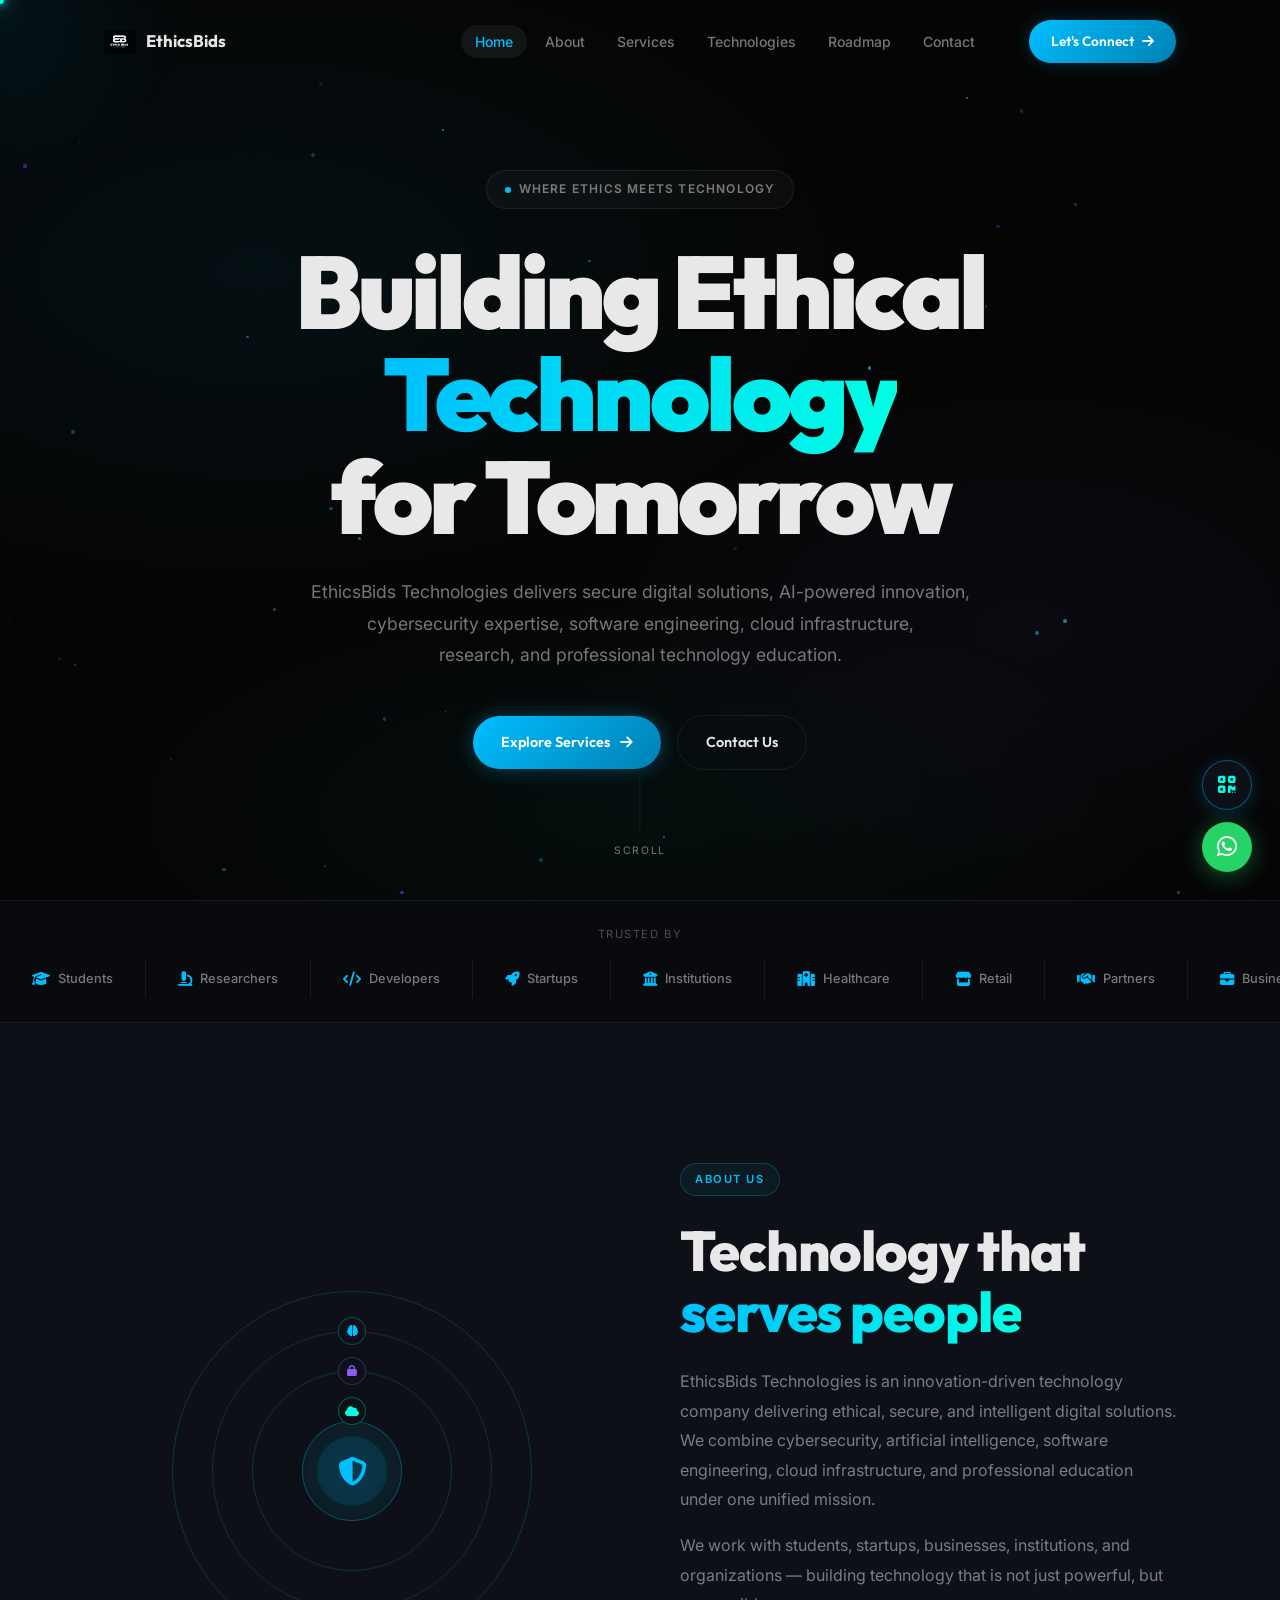
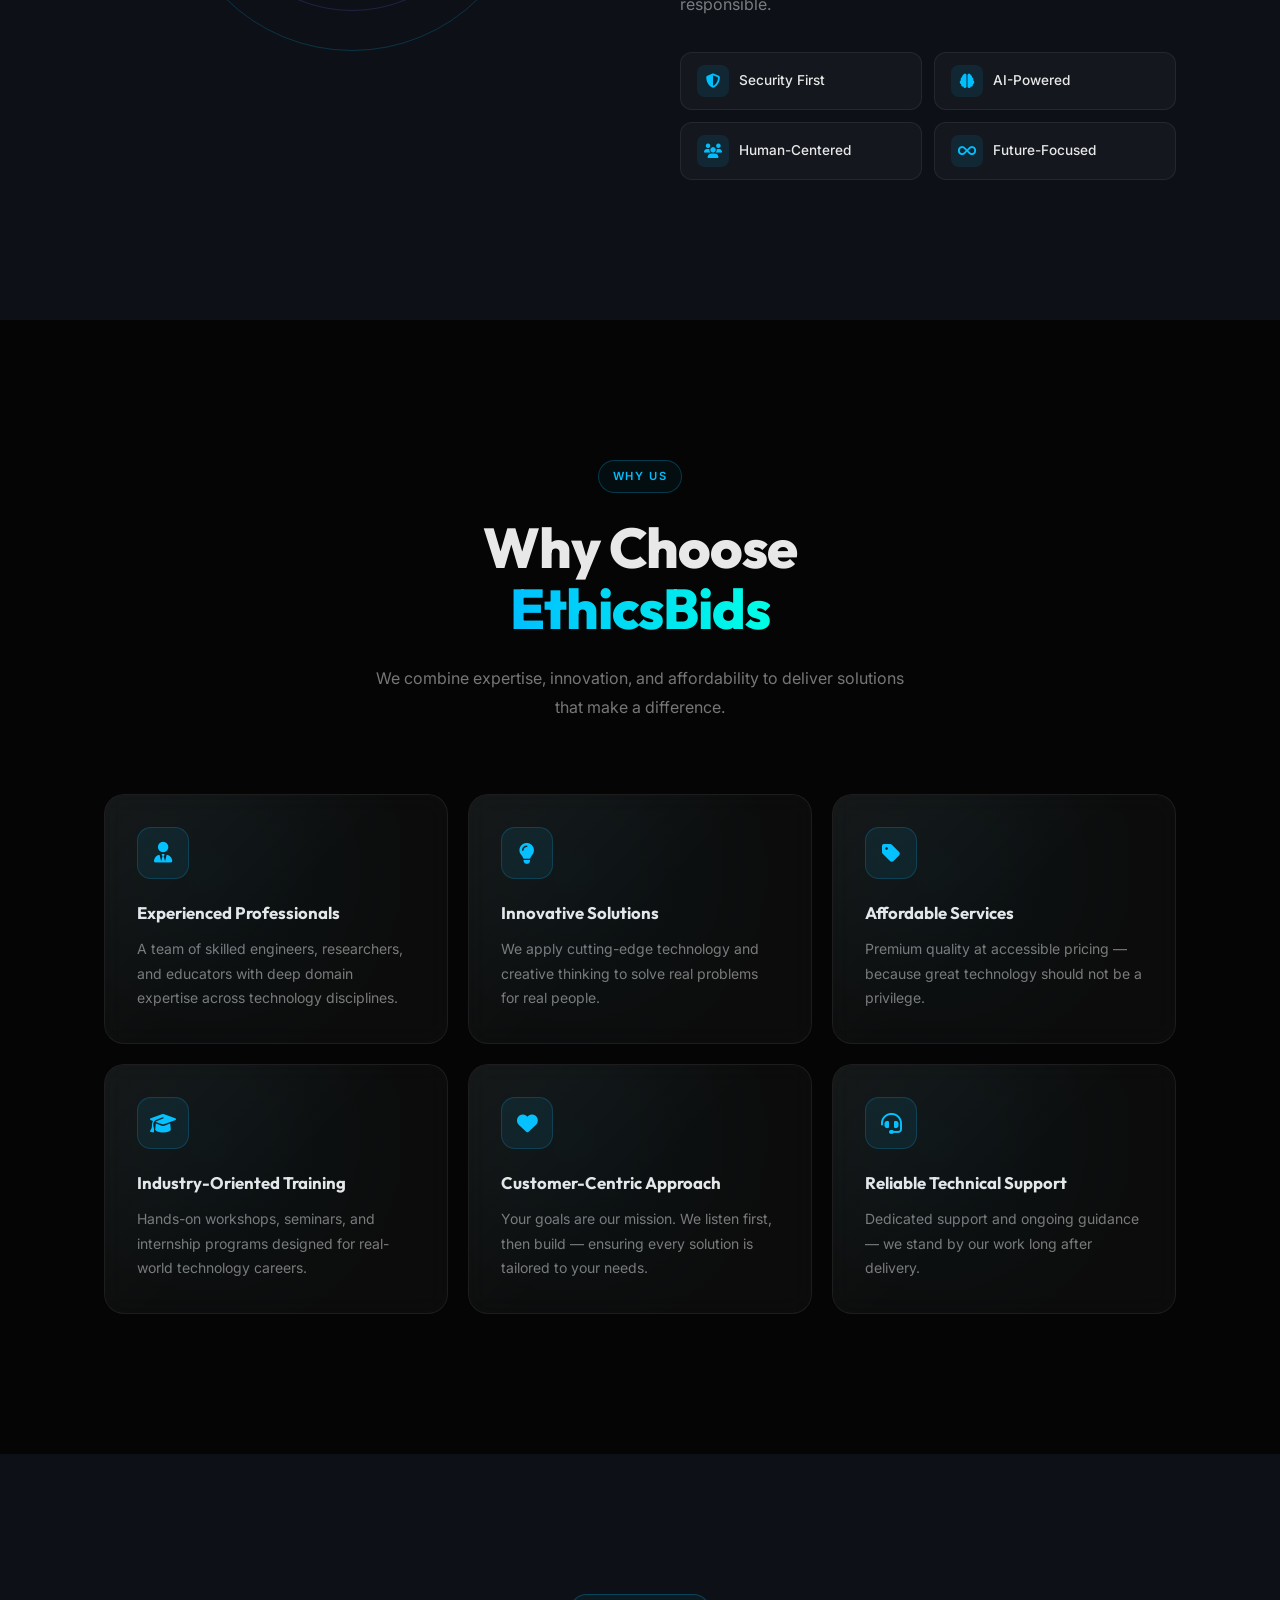
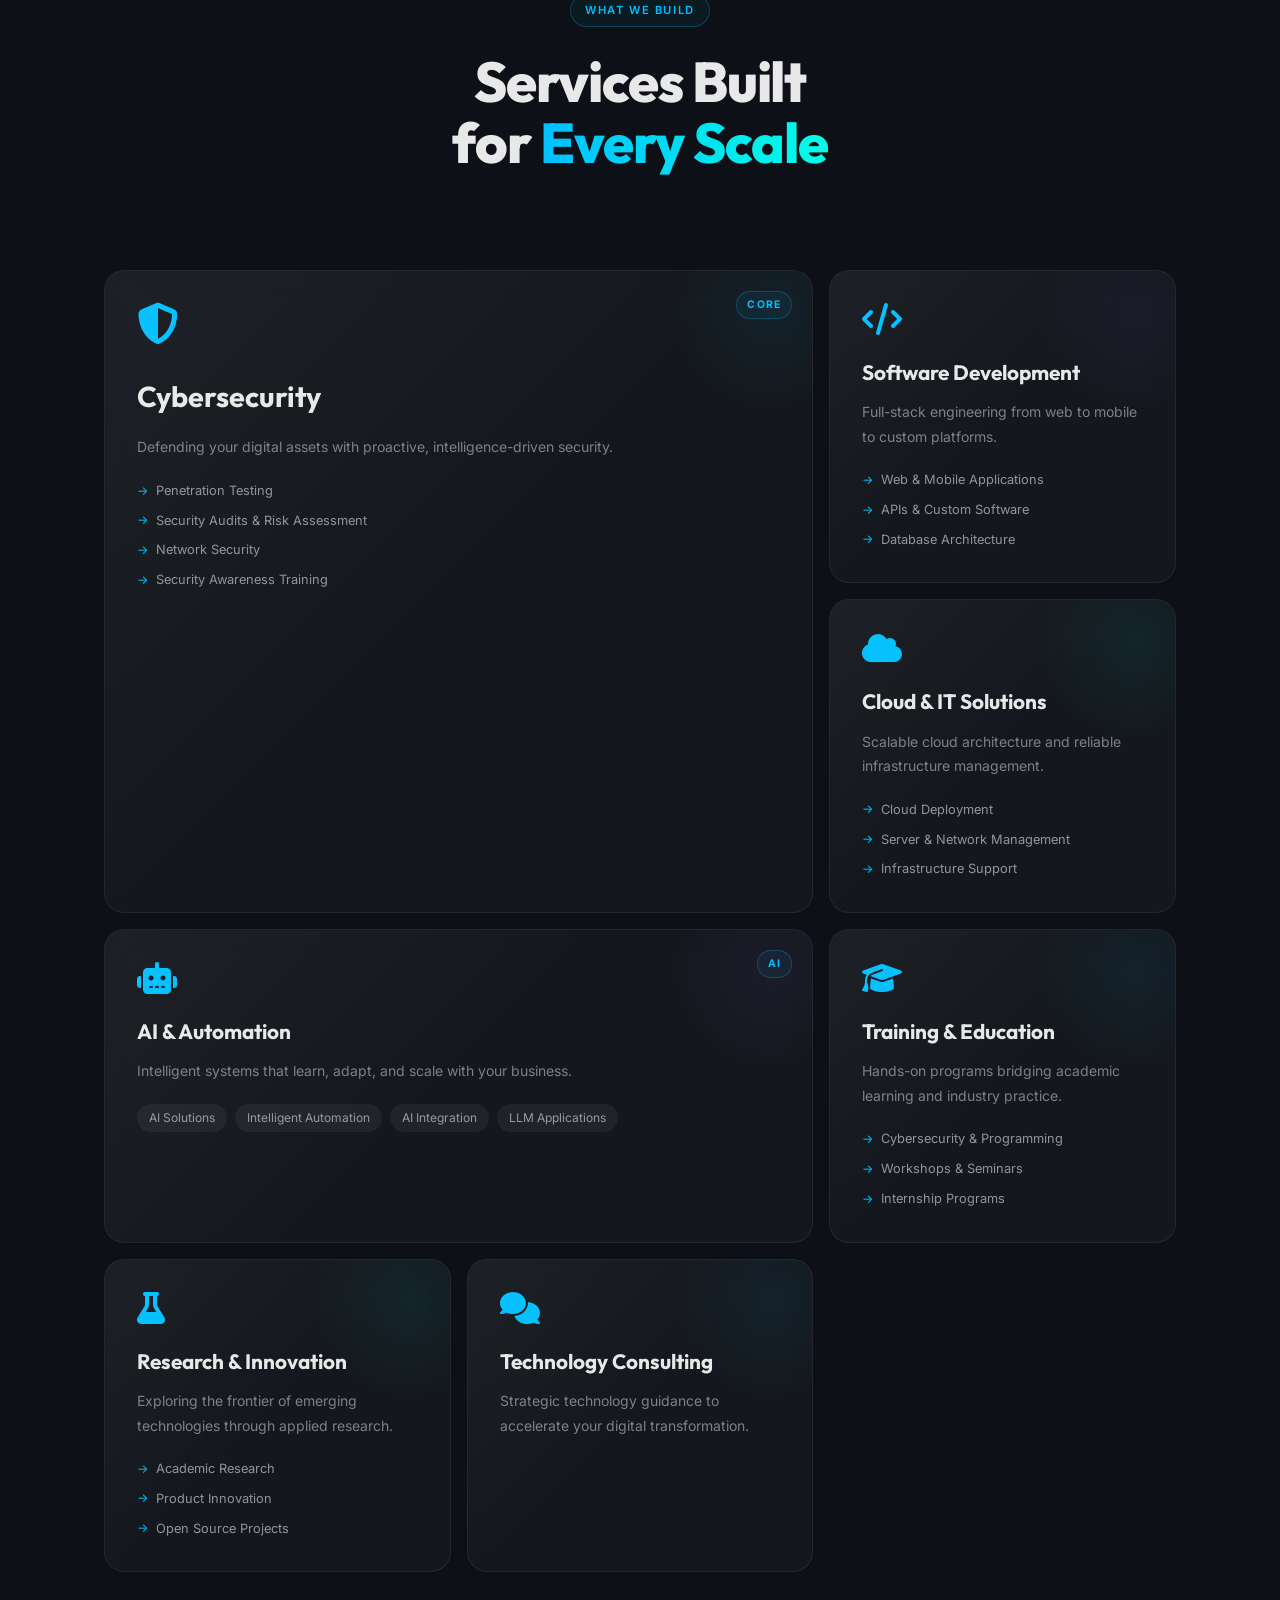
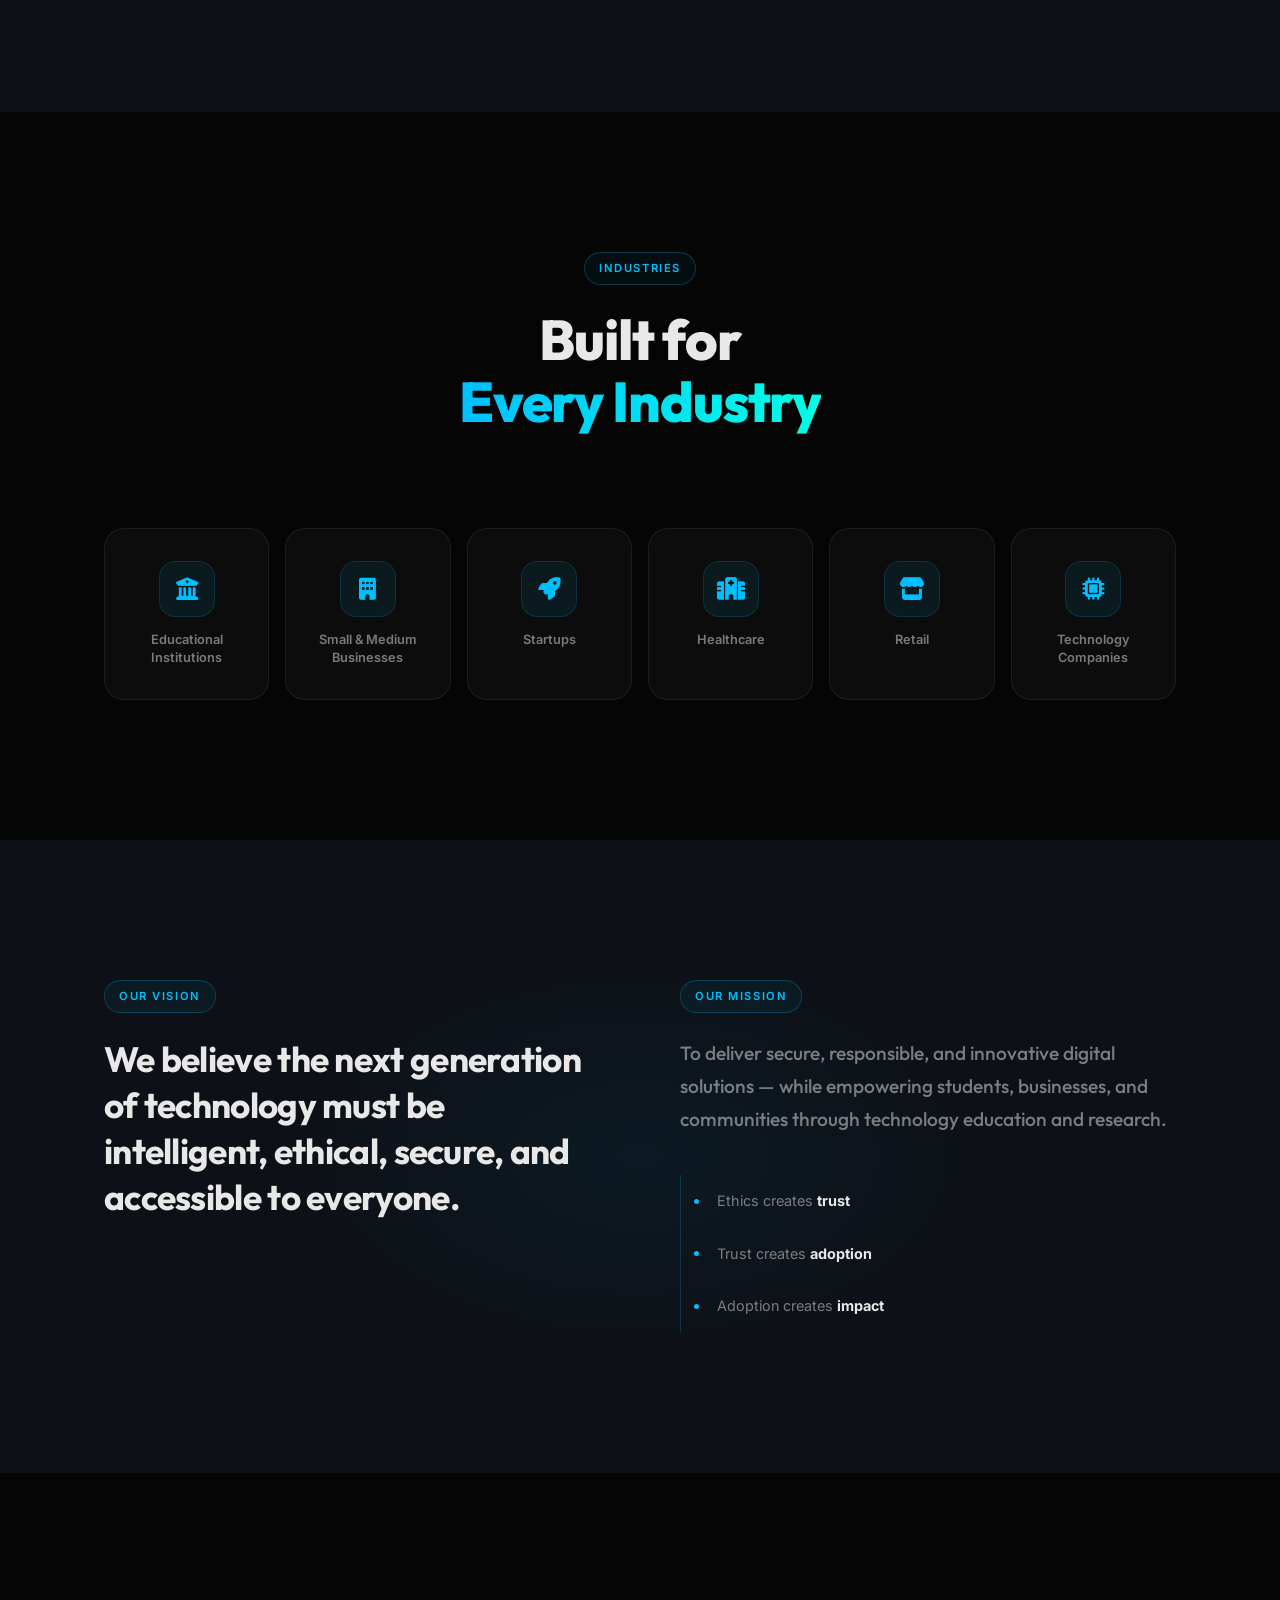
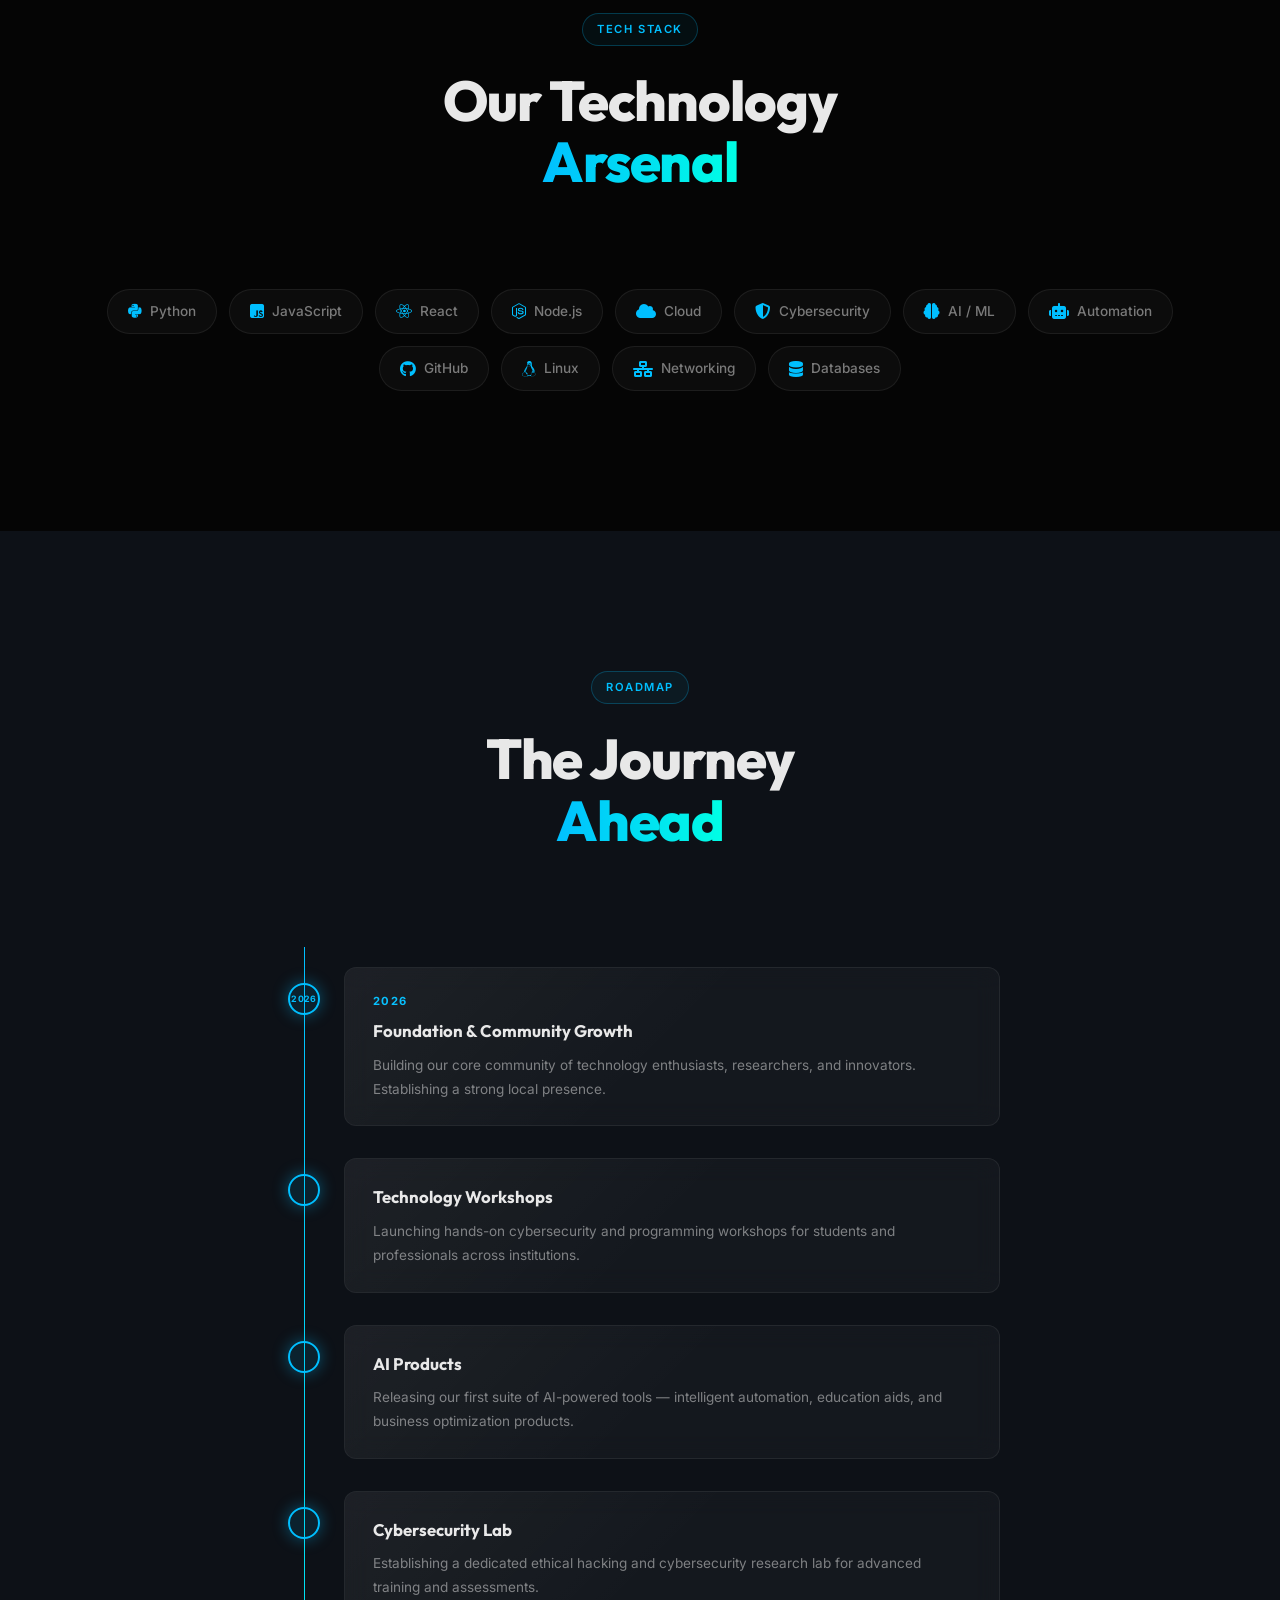
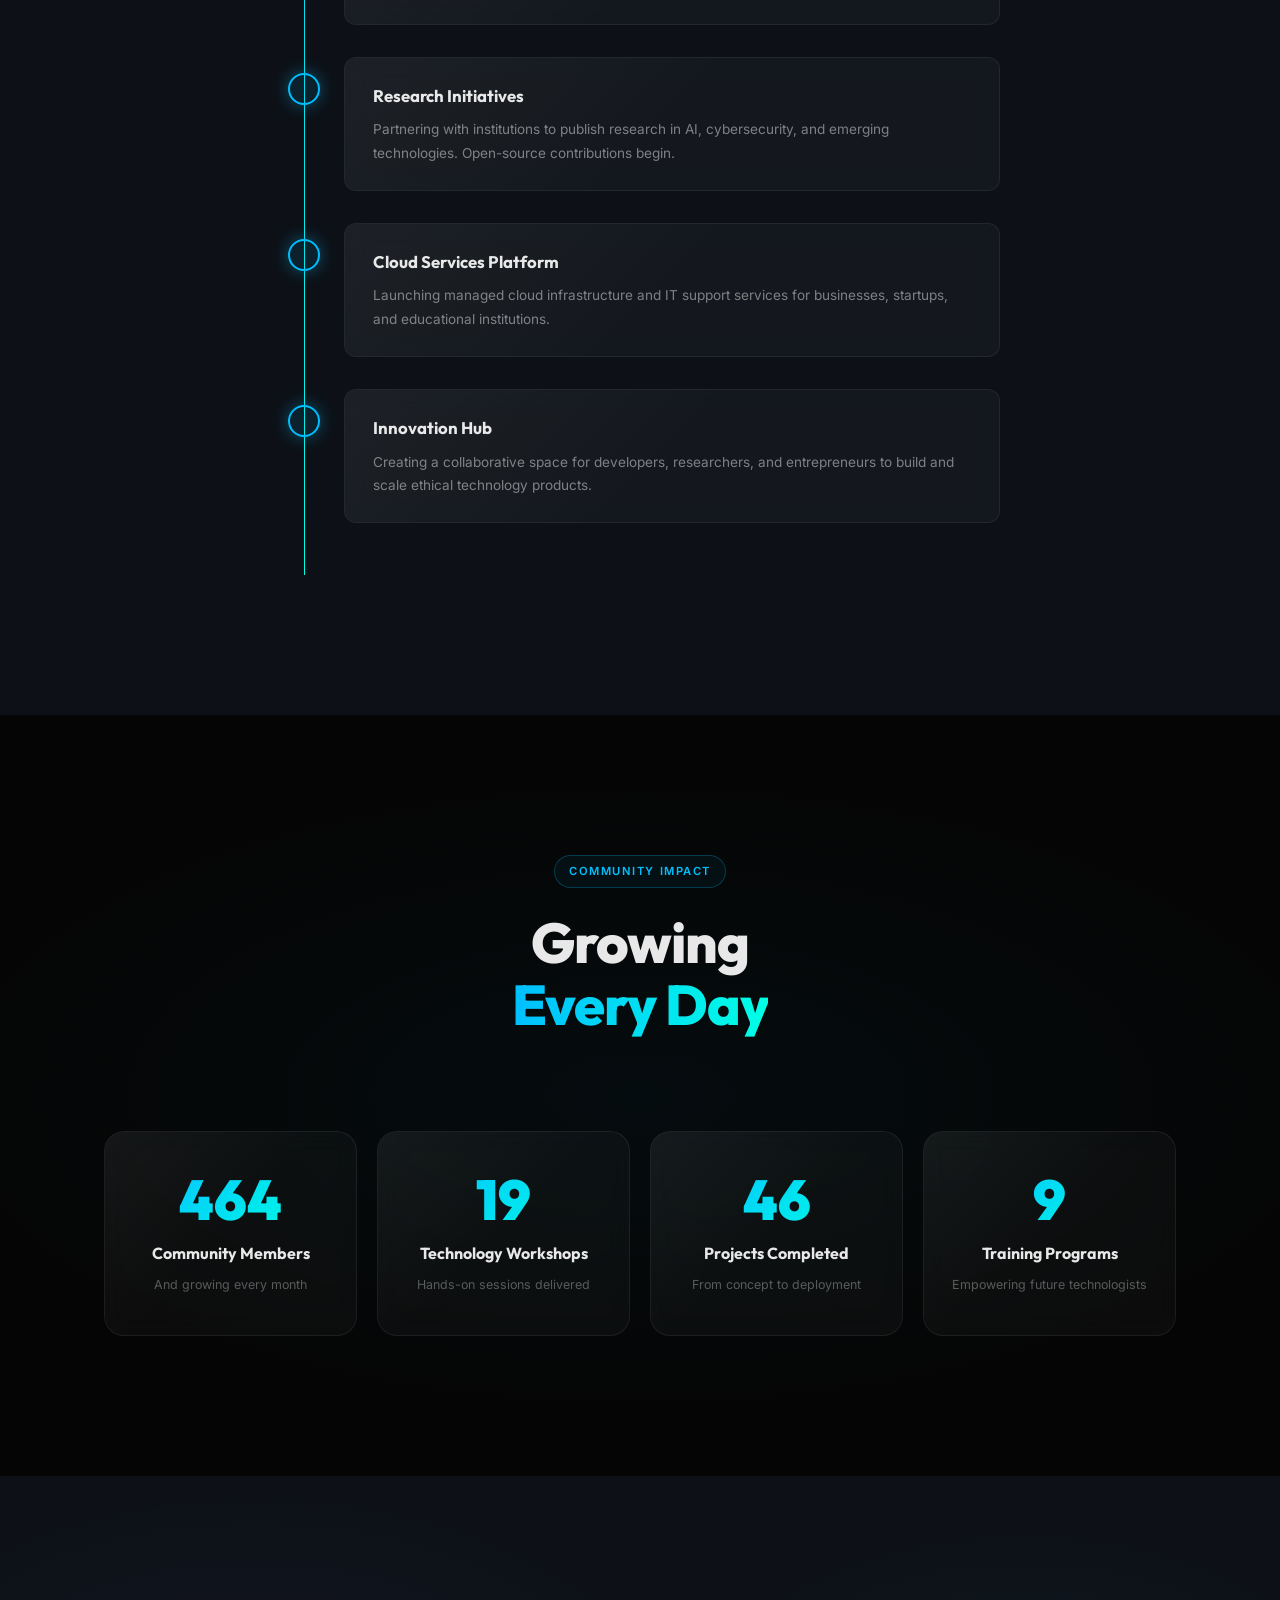
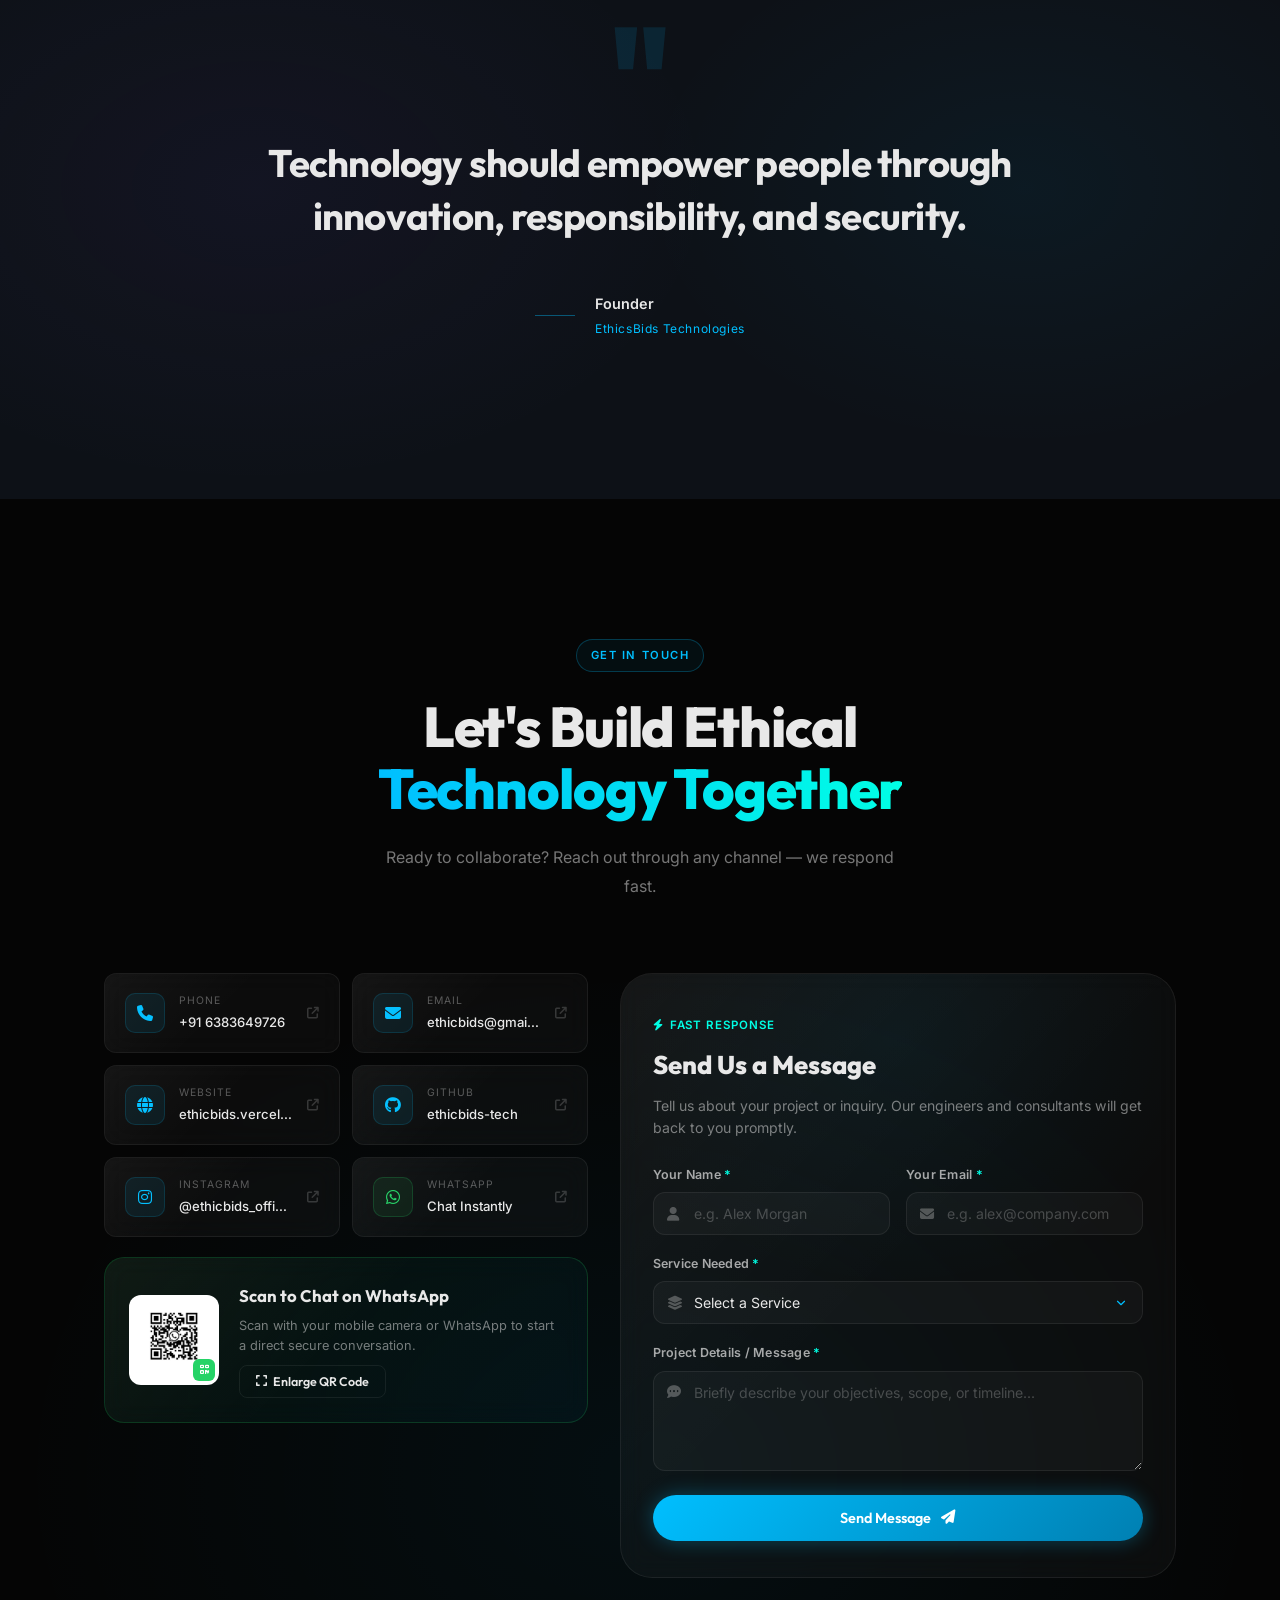
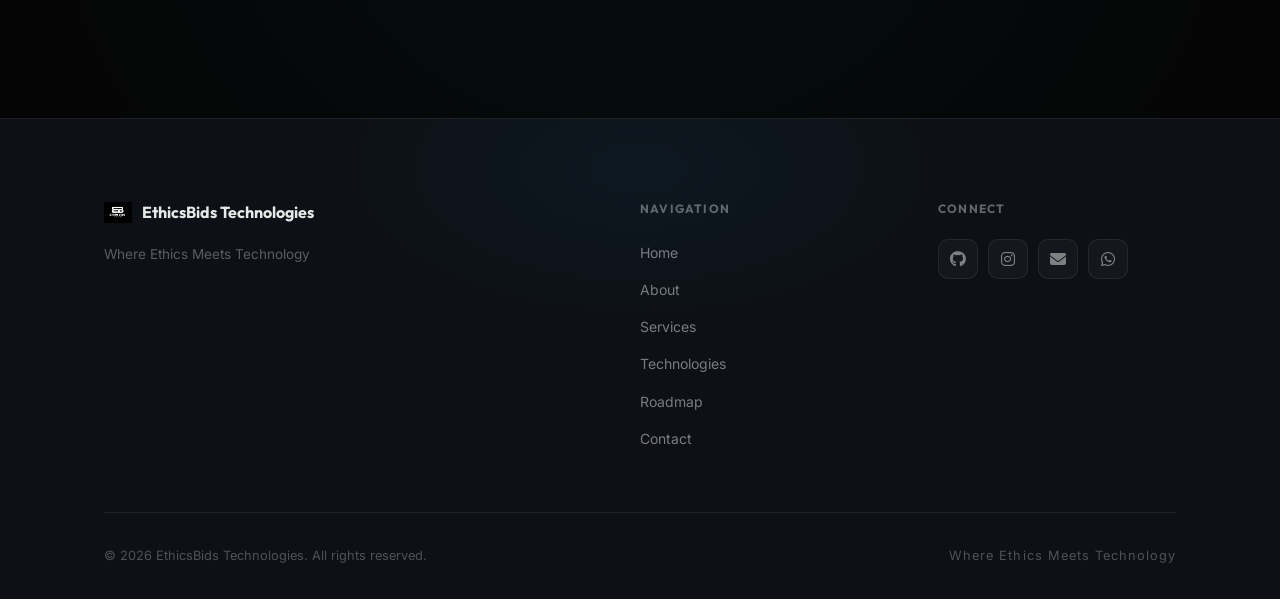
==== commit bea904be: "feat: improve cursor visibility, optimize canvas DPR/observer, add interactive contact form and What" ====
--- a/index.html
+++ b/index.html
@@ -24,6 +24,7 @@
 
   <!-- Custom Cursor -->
   <div id="cursor-glow" class="cursor-glow" aria-hidden="true"></div>
+  <div id="cursor-dot" class="cursor-dot" aria-hidden="true"></div>
 
   <!-- Preloader -->
   <div id="preloader" class="preloader" aria-hidden="true">
@@ -646,81 +647,141 @@
       </div>
 
       <div class="contact-layout">
-        <div class="contact-info-grid scroll-reveal">
-          <a href="tel:+916383649726" class="contact-card glass-card magnetic-btn" aria-label="Call us">
-            <div class="contact-card-icon"><i class="fas fa-phone" aria-hidden="true"></i></div>
-            <div class="contact-card-body">
-              <span class="contact-card-label">Phone</span>
-              <span class="contact-card-value">+91 6383649726</span>
-            </div>
-            <i class="fas fa-arrow-up-right-from-square contact-card-arrow" aria-hidden="true"></i>
-          </a>
-
-          <a href="mailto:ethicbids@gmail.com" class="contact-card glass-card magnetic-btn" aria-label="Email us">
-            <div class="contact-card-icon"><i class="fas fa-envelope" aria-hidden="true"></i></div>
-            <div class="contact-card-body">
-              <span class="contact-card-label">Email</span>
-              <span class="contact-card-value">ethicbids@gmail.com</span>
-            </div>
-            <i class="fas fa-arrow-up-right-from-square contact-card-arrow" aria-hidden="true"></i>
-          </a>
-
-          <a href="https://ethicbids.vercel.app" target="_blank" rel="noopener" class="contact-card glass-card magnetic-btn" aria-label="Visit our website">
-            <div class="contact-card-icon"><i class="fas fa-globe" aria-hidden="true"></i></div>
-            <div class="contact-card-body">
-              <span class="contact-card-label">Website</span>
-              <span class="contact-card-value">ethicbids.vercel.app</span>
-            </div>
-            <i class="fas fa-arrow-up-right-from-square contact-card-arrow" aria-hidden="true"></i>
-          </a>
-
-          <a href="https://github.com/ethicbids-tech" target="_blank" rel="noopener" class="contact-card glass-card magnetic-btn" aria-label="View our GitHub">
-            <div class="contact-card-icon"><i class="fab fa-github" aria-hidden="true"></i></div>
-            <div class="contact-card-body">
-              <span class="contact-card-label">GitHub</span>
-              <span class="contact-card-value">ethicbids-tech</span>
-            </div>
-            <i class="fas fa-arrow-up-right-from-square contact-card-arrow" aria-hidden="true"></i>
-          </a>
-
-          <a href="https://instagram.com/ethicbids_official" target="_blank" rel="noopener" class="contact-card glass-card magnetic-btn" aria-label="Follow us on Instagram">
-            <div class="contact-card-icon"><i class="fab fa-instagram" aria-hidden="true"></i></div>
-            <div class="contact-card-body">
-              <span class="contact-card-label">Instagram</span>
-              <span class="contact-card-value">@ethicbids_official</span>
-            </div>
-            <i class="fas fa-arrow-up-right-from-square contact-card-arrow" aria-hidden="true"></i>
-          </a>
-
-          <a href="https://wa.me/916383649726" target="_blank" rel="noopener" class="contact-card glass-card magnetic-btn contact-card-whatsapp" aria-label="Chat on WhatsApp">
-            <div class="contact-card-icon"><i class="fab fa-whatsapp" aria-hidden="true"></i></div>
-            <div class="contact-card-body">
-              <span class="contact-card-label">WhatsApp</span>
-              <span class="contact-card-value">Chat Instantly</span>
-            </div>
-            <i class="fas fa-arrow-up-right-from-square contact-card-arrow" aria-hidden="true"></i>
-          </a>
-        </div>
-
-        <div class="contact-cta-block scroll-reveal" style="--reveal-delay: 0.2s">
-          <div class="contact-cta-card glass-card">
-            <div class="contact-cta-aurora" aria-hidden="true"></div>
-            <h3>Partner With Us</h3>
-            <p>Whether you're a startup, institution, or enterprise — let's discuss how EthicsBids Technologies can accelerate your digital journey.</p>
-            <div class="contact-cta-actions">
-              <a href="https://wa.me/916383649726" target="_blank" rel="noopener" class="btn btn-primary magnetic-btn" id="waBtn">
-                <i class="fab fa-whatsapp" aria-hidden="true"></i>
-                <span>WhatsApp Us</span>
-              </a>
-              <a href="mailto:ethicbids@gmail.com" class="btn btn-ghost magnetic-btn" id="emailBtn">
-                <i class="fas fa-envelope" aria-hidden="true"></i>
-                <span>Send Email</span>
-              </a>
-              <a href="https://github.com/ethicbids-tech" target="_blank" rel="noopener" class="btn btn-ghost magnetic-btn" id="ghBtn">
-                <i class="fab fa-github" aria-hidden="true"></i>
-                <span>GitHub</span>
-              </a>
-            </div>
+        <div class="contact-info-col scroll-reveal">
+          <div class="contact-info-grid">
+            <a href="tel:+916383649726" class="contact-card glass-card magnetic-btn" aria-label="Call us">
+              <div class="contact-card-icon"><i class="fas fa-phone" aria-hidden="true"></i></div>
+              <div class="contact-card-body">
+                <span class="contact-card-label">Phone</span>
+                <span class="contact-card-value">+91 6383649726</span>
+              </div>
+              <i class="fas fa-arrow-up-right-from-square contact-card-arrow" aria-hidden="true"></i>
+            </a>
+
+            <a href="mailto:ethicbids@gmail.com" class="contact-card glass-card magnetic-btn" aria-label="Email us">
+              <div class="contact-card-icon"><i class="fas fa-envelope" aria-hidden="true"></i></div>
+              <div class="contact-card-body">
+                <span class="contact-card-label">Email</span>
+                <span class="contact-card-value">ethicbids@gmail.com</span>
+              </div>
+              <i class="fas fa-arrow-up-right-from-square contact-card-arrow" aria-hidden="true"></i>
+            </a>
+
+            <a href="https://ethicbids.vercel.app" target="_blank" rel="noopener" class="contact-card glass-card magnetic-btn" aria-label="Visit our website">
+              <div class="contact-card-icon"><i class="fas fa-globe" aria-hidden="true"></i></div>
+              <div class="contact-card-body">
+                <span class="contact-card-label">Website</span>
+                <span class="contact-card-value">ethicbids.vercel.app</span>
+              </div>
+              <i class="fas fa-arrow-up-right-from-square contact-card-arrow" aria-hidden="true"></i>
+            </a>
+
+            <a href="https://github.com/ethicbids-tech" target="_blank" rel="noopener" class="contact-card glass-card magnetic-btn" aria-label="View our GitHub">
+              <div class="contact-card-icon"><i class="fab fa-github" aria-hidden="true"></i></div>
+              <div class="contact-card-body">
+                <span class="contact-card-label">GitHub</span>
+                <span class="contact-card-value">ethicbids-tech</span>
+              </div>
+              <i class="fas fa-arrow-up-right-from-square contact-card-arrow" aria-hidden="true"></i>
+            </a>
+
+            <a href="https://instagram.com/ethicbids_official" target="_blank" rel="noopener" class="contact-card glass-card magnetic-btn" aria-label="Follow us on Instagram">
+              <div class="contact-card-icon"><i class="fab fa-instagram" aria-hidden="true"></i></div>
+              <div class="contact-card-body">
+                <span class="contact-card-label">Instagram</span>
+                <span class="contact-card-value">@ethicbids_official</span>
+              </div>
+              <i class="fas fa-arrow-up-right-from-square contact-card-arrow" aria-hidden="true"></i>
+            </a>
+
+            <a href="https://wa.me/916383649726" target="_blank" rel="noopener" class="contact-card glass-card magnetic-btn contact-card-whatsapp" aria-label="Chat on WhatsApp">
+              <div class="contact-card-icon"><i class="fab fa-whatsapp" aria-hidden="true"></i></div>
+              <div class="contact-card-body">
+                <span class="contact-card-label">WhatsApp</span>
+                <span class="contact-card-value">Chat Instantly</span>
+              </div>
+              <i class="fas fa-arrow-up-right-from-square contact-card-arrow" aria-hidden="true"></i>
+            </a>
+          </div>
+
+          <!-- Quick QR Trigger Card -->
+          <div class="qr-preview-card glass-card" id="qrPreviewCard">
+            <div class="qr-preview-thumb">
+              <img src="images/whatsapp-qr.png" alt="WhatsApp QR Code Preview" class="qr-thumb-img">
+              <div class="qr-thumb-badge"><i class="fas fa-qrcode"></i></div>
+            </div>
+            <div class="qr-preview-info">
+              <h4>Scan to Chat on WhatsApp</h4>
+              <p>Scan with your mobile camera or WhatsApp to start a direct secure conversation.</p>
+              <button type="button" class="btn btn-ghost btn-sm magnetic-btn" id="openQrModalBtn">
+                <i class="fas fa-expand"></i>
+                <span>Enlarge QR Code</span>
+              </button>
+            </div>
+          </div>
+        </div>
+
+        <!-- Interactive Contact / Quote Form -->
+        <div class="contact-form-col scroll-reveal" style="--reveal-delay: 0.2s">
+          <div class="contact-form-card glass-card">
+            <div class="contact-form-aurora" aria-hidden="true"></div>
+            <div class="contact-form-header">
+              <div class="form-tag"><i class="fas fa-bolt"></i> Fast Response</div>
+              <h3>Send Us a Message</h3>
+              <p>Tell us about your project or inquiry. Our engineers and consultants will get back to you promptly.</p>
+            </div>
+
+            <form id="contactForm" class="contact-form" action="https://formspree.io/f/mqaebrvl" method="POST">
+              <div class="form-row">
+                <div class="form-group">
+                  <label for="contactName">Your Name <span class="required">*</span></label>
+                  <div class="input-wrap">
+                    <i class="fas fa-user input-icon" aria-hidden="true"></i>
+                    <input type="text" id="contactName" name="name" class="form-input" placeholder="e.g. Alex Morgan" required>
+                  </div>
+                </div>
+
+                <div class="form-group">
+                  <label for="contactEmail">Your Email <span class="required">*</span></label>
+                  <div class="input-wrap">
+                    <i class="fas fa-envelope input-icon" aria-hidden="true"></i>
+                    <input type="email" id="contactEmail" name="email" class="form-input" placeholder="e.g. alex@company.com" required>
+                  </div>
+                </div>
+              </div>
+
+              <div class="form-group">
+                <label for="contactService">Service Needed <span class="required">*</span></label>
+                <div class="input-wrap">
+                  <i class="fas fa-layer-group input-icon" aria-hidden="true"></i>
+                  <select id="contactService" name="service" class="form-input form-select" required>
+                    <option value="" disabled selected>Select a Service</option>
+                    <option value="Cybersecurity & Pentesting">Cybersecurity &amp; Penetration Testing</option>
+                    <option value="Software Development">Software &amp; Web/Mobile Development</option>
+                    <option value="Cloud & IT Solutions">Cloud &amp; IT Infrastructure</option>
+                    <option value="AI & Automation">AI &amp; Intelligent Automation</option>
+                    <option value="Training & Workshops">Professional Training &amp; Workshops</option>
+                    <option value="Research & Innovation">Research &amp; Product Innovation</option>
+                    <option value="Technology Consulting">Technology Consulting &amp; Advisory</option>
+                  </select>
+                </div>
+              </div>
+
+              <div class="form-group">
+                <label for="contactMessage">Project Details / Message <span class="required">*</span></label>
+                <div class="input-wrap textarea-wrap">
+                  <i class="fas fa-comment-dots input-icon" aria-hidden="true"></i>
+                  <textarea id="contactMessage" name="message" class="form-input form-textarea" rows="4" placeholder="Briefly describe your objectives, scope, or timeline..." required></textarea>
+                </div>
+              </div>
+
+              <button type="submit" class="btn btn-primary form-submit-btn magnetic-btn" id="contactSubmitBtn">
+                <span class="btn-text">Send Message</span>
+                <i class="fas fa-paper-plane" aria-hidden="true"></i>
+              </button>
+
+              <div id="formStatus" class="form-status" role="alert" aria-live="polite"></div>
+            </form>
           </div>
         </div>
       </div>
@@ -780,11 +841,52 @@
     </div>
   </footer>
 
-  <!-- Floating WhatsApp -->
-  <a href="https://wa.me/916383649726" target="_blank" rel="noopener" class="whatsapp-float" aria-label="Chat on WhatsApp">
-    <i class="fab fa-whatsapp" aria-hidden="true"></i>
-    <span class="whatsapp-tooltip">Chat with us</span>
-  </a>
+  <!-- Floating Quick Actions -->
+  <div class="floating-actions">
+    <!-- QR Scan Floating Trigger -->
+    <button id="floatingQrBtn" class="floating-btn floating-qr-btn" aria-label="Scan WhatsApp QR code">
+      <i class="fas fa-qrcode" aria-hidden="true"></i>
+      <span class="floating-tooltip">Scan WhatsApp QR</span>
+    </button>
+
+    <!-- Floating WhatsApp -->
+    <a href="https://wa.me/916383649726" target="_blank" rel="noopener" class="floating-btn whatsapp-float" aria-label="Chat on WhatsApp">
+      <i class="fab fa-whatsapp" aria-hidden="true"></i>
+      <span class="floating-tooltip">Chat on WhatsApp</span>
+    </a>
+  </div>
+
+  <!-- WhatsApp QR Code Modal -->
+  <div id="qrModal" class="qr-modal" role="dialog" aria-modal="true" aria-labelledby="qrModalTitle" aria-hidden="true">
+    <div class="qr-modal-backdrop" id="qrModalBackdrop"></div>
+    <div class="qr-modal-card glass-card">
+      <button class="qr-modal-close" id="qrModalClose" aria-label="Close QR modal">
+        <i class="fas fa-xmark" aria-hidden="true"></i>
+      </button>
+
+      <div class="qr-modal-header">
+        <div class="qr-badge"><i class="fab fa-whatsapp"></i> WhatsApp Direct</div>
+        <h3 id="qrModalTitle">Scan to Chat with Us</h3>
+        <p>Open WhatsApp or your camera app on your phone and scan the QR code below to connect instantly.</p>
+      </div>
+
+      <div class="qr-img-wrapper">
+        <img src="images/whatsapp-qr.png" alt="EthicsBids Technologies WhatsApp QR Code" class="qr-modal-img">
+        <div class="qr-scan-line" aria-hidden="true"></div>
+      </div>
+
+      <div class="qr-modal-footer">
+        <div class="qr-phone-pill">
+          <i class="fas fa-phone"></i>
+          <span>+91 6383649726</span>
+        </div>
+        <a href="https://wa.me/916383649726" target="_blank" rel="noopener" class="btn btn-primary magnetic-btn qr-chat-btn">
+          <i class="fab fa-whatsapp" aria-hidden="true"></i>
+          <span>Open Chat Directly</span>
+        </a>
+      </div>
+    </div>
+  </div>
 
   <!-- Back to Top -->
   <button id="backToTop" class="back-to-top" aria-label="Back to top">
--- a/styles.css
+++ b/styles.css
@@ -57,14 +57,26 @@
   line-height: 1.7;
   overflow-x: hidden;
   -webkit-font-smoothing: antialiased;
-  cursor: none;
+  cursor: default;
+}
+
+@media (min-width: 769px) {
+  body.has-custom-cursor { cursor: none; }
+  body.has-custom-cursor a,
+  body.has-custom-cursor button,
+  body.has-custom-cursor select,
+  body.has-custom-cursor input,
+  body.has-custom-cursor textarea,
+  body.has-custom-cursor .magnetic-btn,
+  body.has-custom-cursor .contact-card { cursor: none; }
 }
 
 @media (max-width: 768px) {
   body { cursor: auto; }
-}
-
-a { text-decoration: none; color: inherit; }
+  .cursor-dot, .cursor-glow { display: none !important; }
+}
+
+a { text-decoration: none; color: inherit; cursor: pointer; }
 ul { list-style: none; }
 img { display: block; max-width: 100%; }
 button { cursor: pointer; font-family: inherit; border: none; background: none; }
@@ -74,17 +86,44 @@
 ::-webkit-scrollbar-track { background: var(--bg-0); }
 ::-webkit-scrollbar-thumb { background: var(--blue); border-radius: 10px; }
 
-/* ─── 4. CURSOR GLOW ─────────────────────────────────── */
+/* ─── 4. CURSOR & GLOW ───────────────────────────────── */
+.cursor-dot {
+  position: fixed;
+  width: 8px;
+  height: 8px;
+  background-color: var(--cyan);
+  border-radius: 50%;
+  pointer-events: none;
+  z-index: 10001;
+  transform: translate(-50%, -50%);
+  box-shadow: 0 0 10px var(--cyan), 0 0 20px var(--blue);
+  transition: width 0.2s cubic-bezier(0.16, 1, 0.3, 1),
+              height 0.2s cubic-bezier(0.16, 1, 0.3, 1),
+              background 0.2s ease,
+              border-color 0.2s ease,
+              opacity 0.2s ease;
+  will-change: left, top;
+}
+
+.cursor-dot.hovered {
+  width: 28px;
+  height: 28px;
+  background: rgba(0, 255, 229, 0.15);
+  border: 1.5px solid var(--cyan);
+  box-shadow: 0 0 18px rgba(0, 255, 229, 0.6), inset 0 0 10px rgba(0, 191, 255, 0.3);
+}
+
 .cursor-glow {
   position: fixed;
-  width: 400px; height: 400px;
+  width: 380px;
+  height: 380px;
   border-radius: 50%;
-  background: radial-gradient(circle, rgba(0,191,255,0.07) 0%, transparent 70%);
+  background: radial-gradient(circle, rgba(0,191,255,0.08) 0%, transparent 70%);
   pointer-events: none;
   z-index: 9999;
   transform: translate(-50%, -50%);
-  transition: transform 0.1s linear, opacity 0.3s;
-  will-change: transform;
+  transition: opacity 0.3s;
+  will-change: left, top;
 }
 
 /* ─── 5. PRELOADER ───────────────────────────────────── */
@@ -1244,9 +1283,15 @@
 
 .contact-layout {
   display: grid;
-  grid-template-columns: 1fr 1fr;
+  grid-template-columns: 1fr 1.15fr;
   gap: 32px;
   align-items: start;
+}
+
+.contact-info-col {
+  display: flex;
+  flex-direction: column;
+  gap: 20px;
 }
 
 .contact-info-grid {
@@ -1262,7 +1307,7 @@
   padding: 18px 20px;
   border-radius: var(--radius-sm);
   transition: all var(--transition-med);
-  cursor: none;
+  cursor: pointer;
 }
 .contact-card:hover {
   border-color: rgba(0,191,255,0.25);
@@ -1314,38 +1359,241 @@
 }
 .contact-card:hover .contact-card-arrow { color: var(--blue); transform: translateX(2px) translateY(-2px); }
 
-.contact-cta-card {
-  padding: 40px;
+/* QR Preview Card */
+.qr-preview-card {
+  padding: 24px;
+  border-radius: var(--radius-md);
+  display: flex;
+  align-items: center;
+  gap: 20px;
+  background: linear-gradient(135deg, rgba(37,211,102,0.06), rgba(0,191,255,0.04));
+  border: 1px solid rgba(37,211,102,0.2);
+  transition: all var(--transition-med);
+}
+.qr-preview-card:hover {
+  border-color: rgba(37,211,102,0.4);
+  box-shadow: 0 8px 30px rgba(37,211,102,0.12);
+}
+.qr-preview-thumb {
+  position: relative;
+  width: 90px;
+  height: 90px;
+  border-radius: 12px;
+  overflow: hidden;
+  background: #fff;
+  padding: 6px;
+  flex-shrink: 0;
+}
+.qr-thumb-img {
+  width: 100%;
+  height: 100%;
+  object-fit: contain;
+}
+.qr-thumb-badge {
+  position: absolute;
+  bottom: 4px;
+  right: 4px;
+  width: 22px;
+  height: 22px;
+  border-radius: 6px;
+  background: #25D366;
+  color: #fff;
+  display: flex;
+  align-items: center;
+  justify-content: center;
+  font-size: 0.65rem;
+}
+.qr-preview-info {
+  display: flex;
+  flex-direction: column;
+  gap: 6px;
+}
+.qr-preview-info h4 {
+  font-family: var(--font-head);
+  font-size: 1.05rem;
+  font-weight: 700;
+  color: var(--white);
+}
+.qr-preview-info p {
+  font-size: 0.8rem;
+  color: var(--muted);
+  line-height: 1.5;
+}
+.btn-sm {
+  align-self: flex-start;
+  padding: 8px 16px;
+  font-size: 0.78rem;
+  border-radius: 8px;
+  margin-top: 4px;
+  gap: 6px;
+}
+
+/* Contact Form Column */
+.contact-form-card {
+  padding: 36px 32px;
   border-radius: var(--radius-lg);
-  height: 100%;
-  min-height: 380px;
-  display: flex; flex-direction: column; justify-content: center;
+  position: relative;
   overflow: hidden;
 }
-.contact-cta-aurora {
+.contact-form-aurora {
   position: absolute; inset: 0;
-  background: radial-gradient(ellipse 80% 60% at 50% 30%, rgba(0,191,255,0.06), transparent 70%);
+  background: radial-gradient(ellipse 80% 60% at 50% 10%, rgba(0,191,255,0.06), transparent 70%);
   pointer-events: none;
 }
-.contact-cta-card h3 {
+.contact-form-header {
+  margin-bottom: 24px;
+  position: relative; z-index: 1;
+}
+.form-tag {
+  display: inline-flex;
+  align-items: center;
+  gap: 6px;
+  font-size: 0.72rem;
+  font-weight: 600;
+  color: var(--cyan);
+  text-transform: uppercase;
+  letter-spacing: 0.08em;
+  margin-bottom: 8px;
+}
+.contact-form-header h3 {
   font-family: var(--font-head);
   font-size: 1.6rem;
   font-weight: 800;
   color: var(--white);
-  margin-bottom: 12px;
-  position: relative; z-index: 1;
-}
-.contact-cta-card p {
-  font-size: 0.9rem;
+  margin-bottom: 8px;
+}
+.contact-form-header p {
+  font-size: 0.88rem;
   color: var(--muted);
-  line-height: 1.75;
-  margin-bottom: 28px;
-  position: relative; z-index: 1;
-  max-width: 340px;
-}
-.contact-cta-actions {
-  display: flex; gap: 12px; flex-wrap: wrap;
-  position: relative; z-index: 1;
+  line-height: 1.6;
+}
+
+.contact-form {
+  position: relative;
+  z-index: 1;
+  display: flex;
+  flex-direction: column;
+  gap: 18px;
+}
+.form-row {
+  display: grid;
+  grid-template-columns: 1fr 1fr;
+  gap: 16px;
+}
+.form-group {
+  display: flex;
+  flex-direction: column;
+  gap: 7px;
+}
+.form-group label {
+  font-size: 0.78rem;
+  font-weight: 600;
+  color: rgba(232,232,232,0.7);
+  letter-spacing: 0.02em;
+}
+.form-group label .required {
+  color: var(--cyan);
+}
+.input-wrap {
+  position: relative;
+  display: flex;
+  align-items: center;
+}
+.input-wrap.textarea-wrap {
+  align-items: flex-start;
+}
+.input-icon {
+  position: absolute;
+  left: 14px;
+  color: rgba(232,232,232,0.3);
+  font-size: 0.88rem;
+  pointer-events: none;
+  transition: color var(--transition-fast);
+}
+.textarea-wrap .input-icon {
+  top: 14px;
+}
+.form-input {
+  width: 100%;
+  background: rgba(255,255,255,0.03);
+  border: 1px solid var(--border);
+  border-radius: 12px;
+  padding: 12px 14px 12px 40px;
+  color: var(--white);
+  font-family: var(--font-body);
+  font-size: 0.88rem;
+  transition: all var(--transition-fast);
+  outline: none;
+}
+.form-input::placeholder {
+  color: rgba(232,232,232,0.25);
+}
+.form-input:focus {
+  border-color: var(--blue);
+  background: rgba(0,191,255,0.03);
+  box-shadow: 0 0 16px rgba(0,191,255,0.18);
+}
+.input-wrap:focus-within .input-icon {
+  color: var(--cyan);
+}
+
+.form-select {
+  cursor: pointer;
+  appearance: none;
+  background-image: url("data:image/svg+xml;charset=UTF-8,%3csvg xmlns='http://www.w3.org/2000/svg' viewBox='0 0 24 24' fill='none' stroke='%2300BFFF' stroke-width='2' stroke-linecap='round' stroke-linejoin='round'%3e%3cpolyline points='6 9 12 15 18 9'%3e%3c/polyline%3e%3c/svg%3e");
+  background-repeat: no-repeat;
+  background-position: right 14px center;
+  background-size: 14px;
+  padding-right: 36px;
+}
+.form-select option {
+  background: #0D1117;
+  color: #fff;
+  padding: 10px;
+}
+
+.form-textarea {
+  resize: vertical;
+  min-height: 100px;
+}
+
+.form-submit-btn {
+  margin-top: 6px;
+  width: 100%;
+  justify-content: center;
+  padding: 14px 24px;
+  cursor: pointer;
+}
+.form-submit-btn:disabled {
+  opacity: 0.65;
+  cursor: not-allowed;
+}
+
+.form-status {
+  display: none;
+  font-size: 0.85rem;
+  padding: 12px 16px;
+  border-radius: 10px;
+  line-height: 1.5;
+  text-align: center;
+}
+.form-status.success {
+  display: block;
+  background: rgba(37,211,102,0.1);
+  border: 1px solid rgba(37,211,102,0.3);
+  color: #25D366;
+}
+.form-status.error {
+  display: block;
+  background: rgba(255,75,75,0.1);
+  border: 1px solid rgba(255,75,75,0.3);
+  color: #ff6b6b;
+}
+.form-status.loading {
+  display: block;
+  background: rgba(0,191,255,0.08);
+  border: 1px solid rgba(0,191,255,0.2);
+  color: var(--blue);
 }
 
 /* ─── 24. FOOTER ─────────────────────────────────────── */
@@ -1442,29 +1690,61 @@
   color: rgba(0,191,255,0.4);
 }
 
-/* ─── 25. FLOATING ELEMENTS ──────────────────────────── */
+/* ─── 25. FLOATING ELEMENTS & QR MODAL ─────────────── */
+.floating-actions {
+  position: fixed;
+  bottom: 28px;
+  right: 28px;
+  z-index: 900;
+  display: flex;
+  flex-direction: column;
+  align-items: center;
+  gap: 12px;
+}
+
+.floating-btn {
+  width: 50px;
+  height: 50px;
+  border-radius: 50%;
+  display: flex;
+  align-items: center;
+  justify-content: center;
+  position: relative;
+  transition: all var(--transition-med);
+  cursor: pointer;
+  border: none;
+}
+
+.floating-qr-btn {
+  background: var(--bg-1);
+  border: 1px solid rgba(0, 191, 255, 0.4);
+  color: var(--cyan);
+  font-size: 1.25rem;
+  box-shadow: 0 4px 20px rgba(0, 191, 255, 0.2);
+}
+.floating-qr-btn:hover {
+  background: rgba(0, 191, 255, 0.15);
+  border-color: var(--cyan);
+  transform: scale(1.1) translateY(-2px);
+  box-shadow: 0 6px 25px rgba(0, 191, 255, 0.4);
+}
+
 .whatsapp-float {
-  position: fixed;
-  bottom: 28px; right: 28px;
-  z-index: 900;
-  width: 54px; height: 54px;
-  border-radius: 50%;
   background: #25D366;
-  display: flex; align-items: center; justify-content: center;
-  font-size: 1.5rem;
+  font-size: 1.45rem;
   color: #fff;
   box-shadow: 0 4px 24px rgba(37,211,102,0.4);
-  transition: all var(--transition-med);
-  cursor: none;
 }
 .whatsapp-float:hover {
   transform: scale(1.1) translateY(-2px);
   box-shadow: 0 8px 32px rgba(37,211,102,0.55);
 }
-.whatsapp-tooltip {
+
+.floating-tooltip {
   position: absolute;
-  right: calc(100% + 12px);
-  top: 50%; transform: translateY(-50%);
+  right: calc(100% + 14px);
+  top: 50%;
+  transform: translateY(-50%);
   font-size: 0.78rem;
   font-weight: 600;
   color: var(--white);
@@ -1473,11 +1753,168 @@
   padding: 6px 12px;
   border-radius: 8px;
   white-space: nowrap;
-  opacity: 0; pointer-events: none;
+  opacity: 0;
+  pointer-events: none;
   transition: opacity var(--transition-fast);
   backdrop-filter: blur(8px);
 }
-.whatsapp-float:hover .whatsapp-tooltip { opacity: 1; }
+.floating-btn:hover .floating-tooltip {
+  opacity: 1;
+}
+
+/* WhatsApp QR Code Modal */
+.qr-modal {
+  position: fixed;
+  inset: 0;
+  z-index: 10005;
+  display: flex;
+  align-items: center;
+  justify-content: center;
+  padding: 20px;
+  opacity: 0;
+  visibility: hidden;
+  transition: opacity 0.3s ease, visibility 0.3s ease;
+}
+.qr-modal.open {
+  opacity: 1;
+  visibility: visible;
+}
+.qr-modal-backdrop {
+  position: absolute;
+  inset: 0;
+  background: rgba(5, 5, 5, 0.82);
+  backdrop-filter: blur(12px);
+  cursor: pointer;
+}
+.qr-modal-card {
+  position: relative;
+  z-index: 1;
+  max-width: 420px;
+  width: 100%;
+  padding: 36px 32px;
+  border-radius: var(--radius-lg);
+  border: 1px solid rgba(37, 211, 102, 0.3);
+  background: linear-gradient(135deg, rgba(13,17,23,0.96), rgba(17,24,32,0.98));
+  box-shadow: 0 20px 60px rgba(0, 0, 0, 0.8), 0 0 40px rgba(37, 211, 102, 0.15);
+  display: flex;
+  flex-direction: column;
+  align-items: center;
+  text-align: center;
+  transform: scale(0.92) translateY(20px);
+  transition: transform 0.35s cubic-bezier(0.16, 1, 0.3, 1);
+}
+.qr-modal.open .qr-modal-card {
+  transform: scale(1) translateY(0);
+}
+.qr-modal-close {
+  position: absolute;
+  top: 16px;
+  right: 16px;
+  width: 36px;
+  height: 36px;
+  border-radius: 50%;
+  background: rgba(255, 255, 255, 0.05);
+  border: 1px solid var(--border);
+  color: var(--muted);
+  display: flex;
+  align-items: center;
+  justify-content: center;
+  font-size: 0.95rem;
+  transition: all var(--transition-fast);
+  cursor: pointer;
+}
+.qr-modal-close:hover {
+  background: rgba(255, 255, 255, 0.12);
+  color: var(--white);
+  transform: rotate(90deg);
+}
+
+.qr-modal-header {
+  margin-bottom: 20px;
+}
+.qr-badge {
+  display: inline-flex;
+  align-items: center;
+  gap: 6px;
+  padding: 4px 12px;
+  background: rgba(37, 211, 102, 0.12);
+  border: 1px solid rgba(37, 211, 102, 0.3);
+  border-radius: 100px;
+  color: #25D366;
+  font-size: 0.75rem;
+  font-weight: 600;
+  margin-bottom: 12px;
+}
+.qr-modal-header h3 {
+  font-family: var(--font-head);
+  font-size: 1.45rem;
+  font-weight: 800;
+  color: var(--white);
+  margin-bottom: 8px;
+}
+.qr-modal-header p {
+  font-size: 0.82rem;
+  color: var(--muted);
+  line-height: 1.55;
+}
+
+.qr-img-wrapper {
+  position: relative;
+  width: 220px;
+  height: 220px;
+  border-radius: 16px;
+  background: #fff;
+  padding: 12px;
+  margin-bottom: 24px;
+  box-shadow: 0 10px 30px rgba(0,0,0,0.4);
+  overflow: hidden;
+}
+.qr-modal-img {
+  width: 100%;
+  height: 100%;
+  object-fit: contain;
+}
+.qr-scan-line {
+  position: absolute;
+  left: 0;
+  right: 0;
+  height: 3px;
+  background: linear-gradient(90deg, transparent, #25D366, transparent);
+  box-shadow: 0 0 12px #25D366;
+  animation: scanLaser 2.2s ease-in-out infinite alternate;
+}
+@keyframes scanLaser {
+  0% { top: 8%; opacity: 0.3; }
+  50% { opacity: 1; }
+  100% { top: 92%; opacity: 0.3; }
+}
+
+.qr-modal-footer {
+  width: 100%;
+  display: flex;
+  flex-direction: column;
+  gap: 12px;
+  align-items: center;
+}
+.qr-phone-pill {
+  display: inline-flex;
+  align-items: center;
+  gap: 8px;
+  font-size: 0.85rem;
+  color: rgba(232, 232, 232, 0.7);
+  font-weight: 500;
+}
+.qr-chat-btn {
+  width: 100%;
+  justify-content: center;
+  padding: 12px 20px;
+  background: linear-gradient(135deg, #25D366, #128C7E);
+  box-shadow: 0 0 20px rgba(37, 211, 102, 0.35);
+  gap: 8px;
+}
+.qr-chat-btn:hover {
+  box-shadow: 0 0 30px rgba(37, 211, 102, 0.55);
+}
 
 .back-to-top {
   position: fixed;
@@ -1494,7 +1931,7 @@
   transform: translateY(10px);
   pointer-events: none;
   transition: all var(--transition-med);
-  cursor: none;
+  cursor: pointer;
 }
 .back-to-top.visible {
   opacity: 1; transform: translateY(0); pointer-events: all;
@@ -1546,10 +1983,14 @@
   .desktop-br { display: none; }
   .hero-sub { font-size: 0.9rem; }
   .contact-info-grid { grid-template-columns: 1fr; }
+  .form-row { grid-template-columns: 1fr; }
+  .contact-form-card { padding: 26px 20px; }
+  .qr-preview-card { flex-direction: column; text-align: center; gap: 14px; }
+  .qr-preview-info { align-items: center; }
+  .btn-sm { align-self: center; }
   .footer-top { grid-template-columns: 1fr; gap: 32px; }
   .footer-bottom { flex-direction: column; align-items: flex-start; }
   .about-pillars { grid-template-columns: 1fr; }
-  .contact-cta-card { padding: 28px; min-height: auto; }
 }
 
 @media (max-width: 480px) {
@@ -1559,6 +2000,10 @@
   .hero-actions .btn { width: 100%; justify-content: center; }
   .stats-grid { grid-template-columns: 1fr; }
   .about-art { width: 220px; height: 220px; }
+  .floating-actions { bottom: 20px; right: 20px; gap: 10px; }
+  .floating-btn { width: 44px; height: 44px; }
+  .whatsapp-float { font-size: 1.25rem; }
+  .floating-qr-btn { font-size: 1.1rem; }
 }
 
 /* ─── 29. ACCESSIBILITY ──────────────────────────────── */
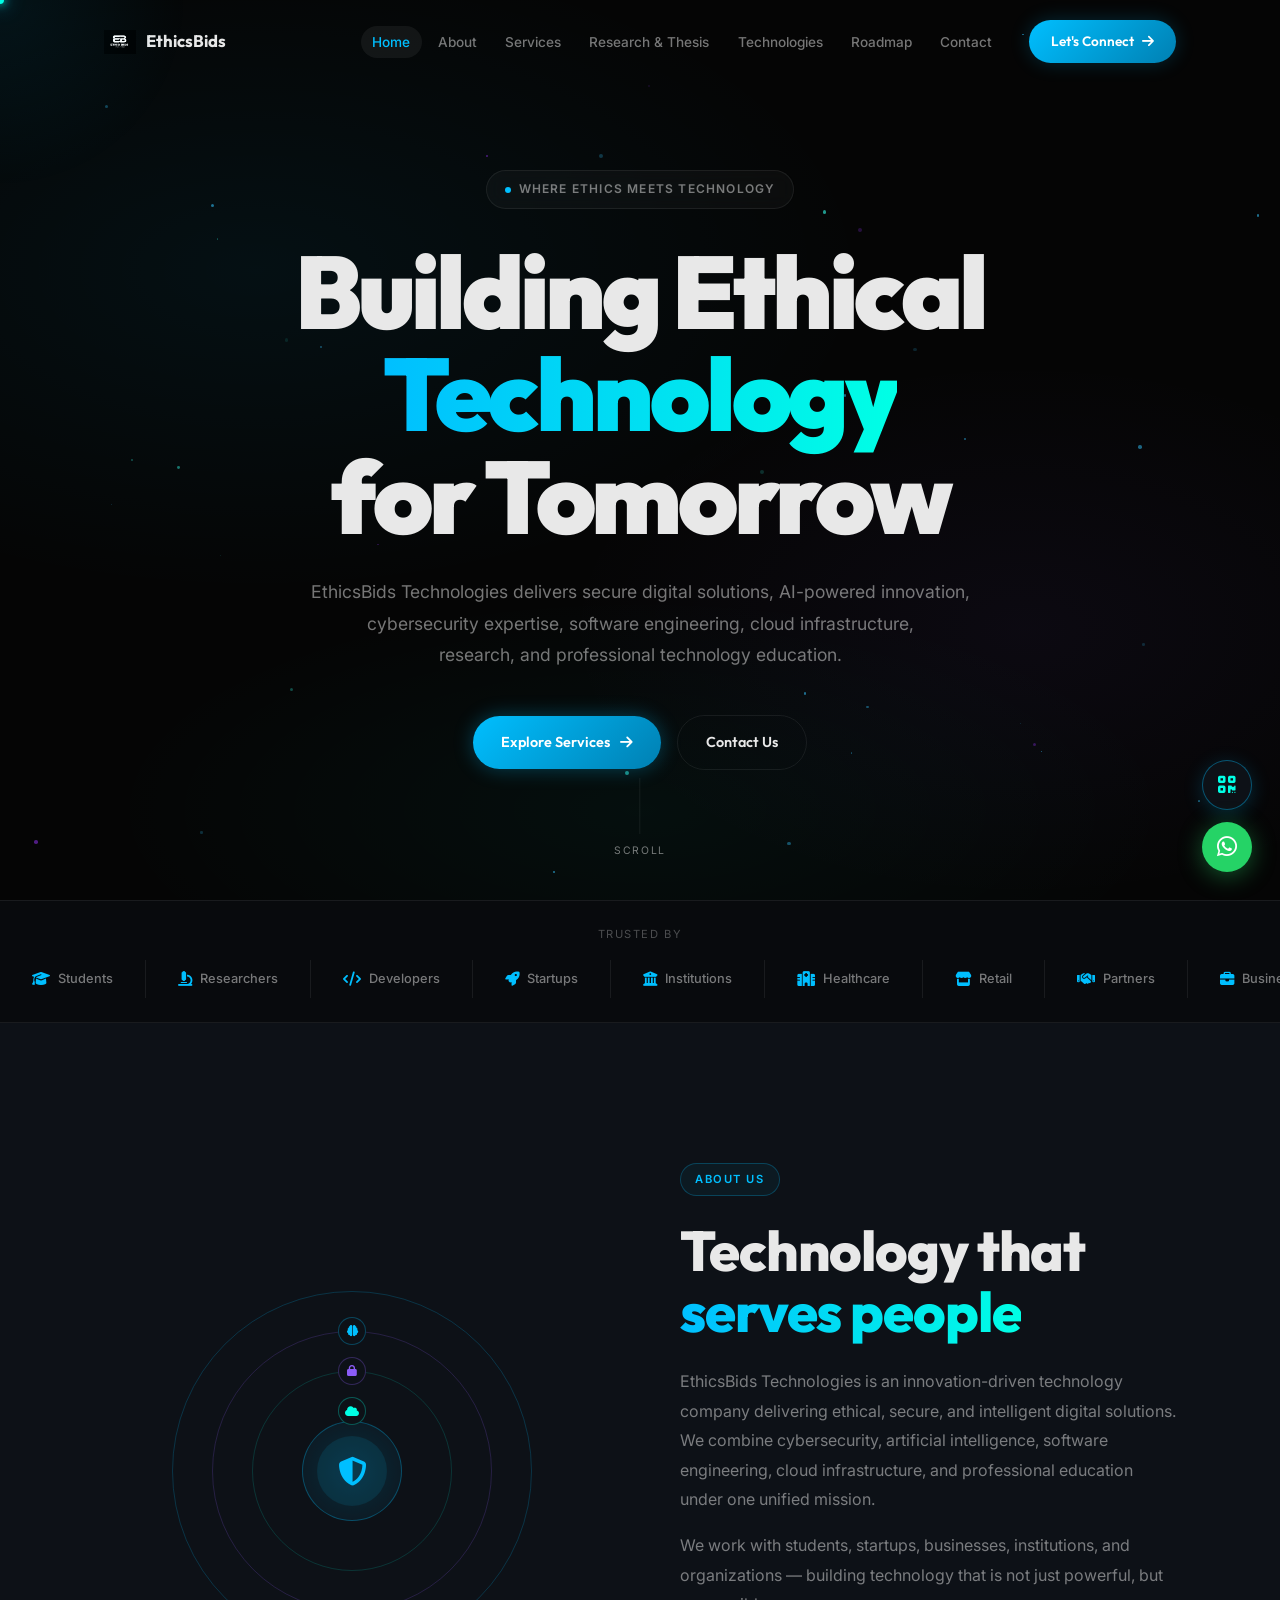
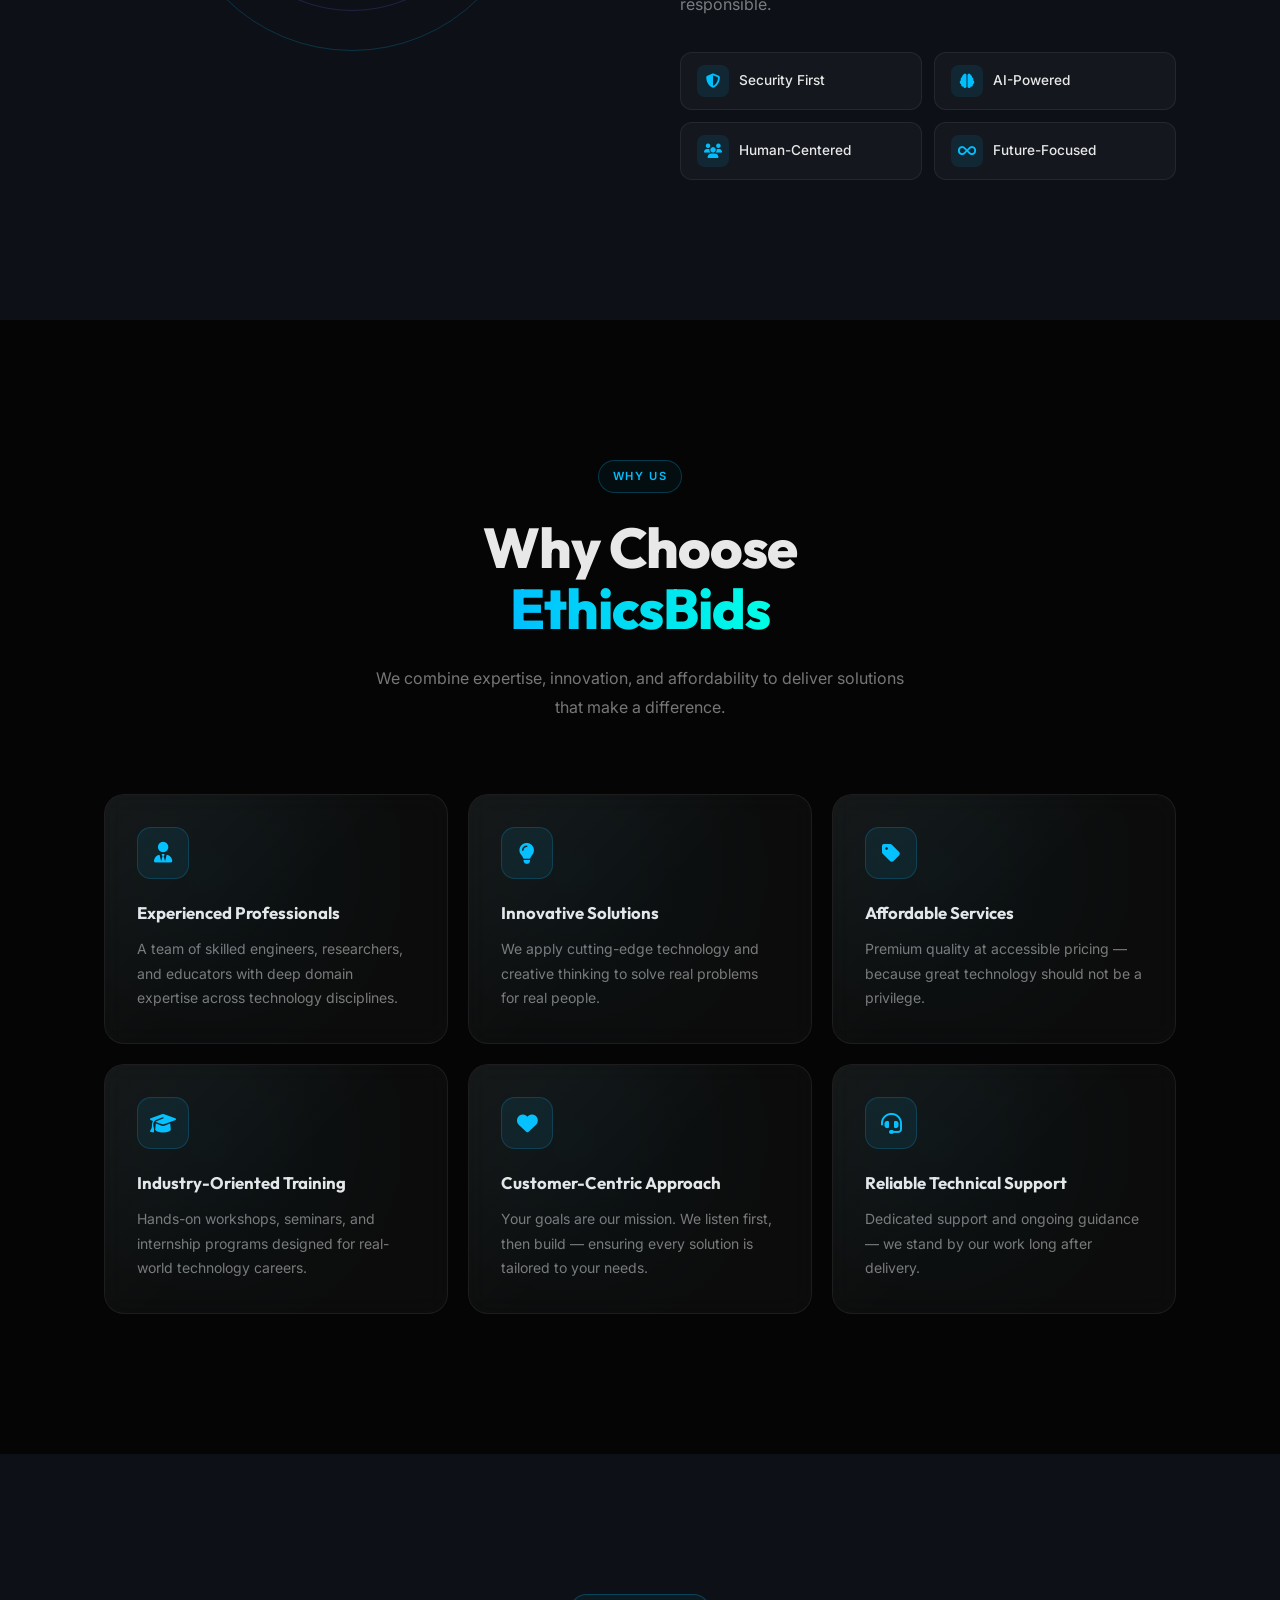
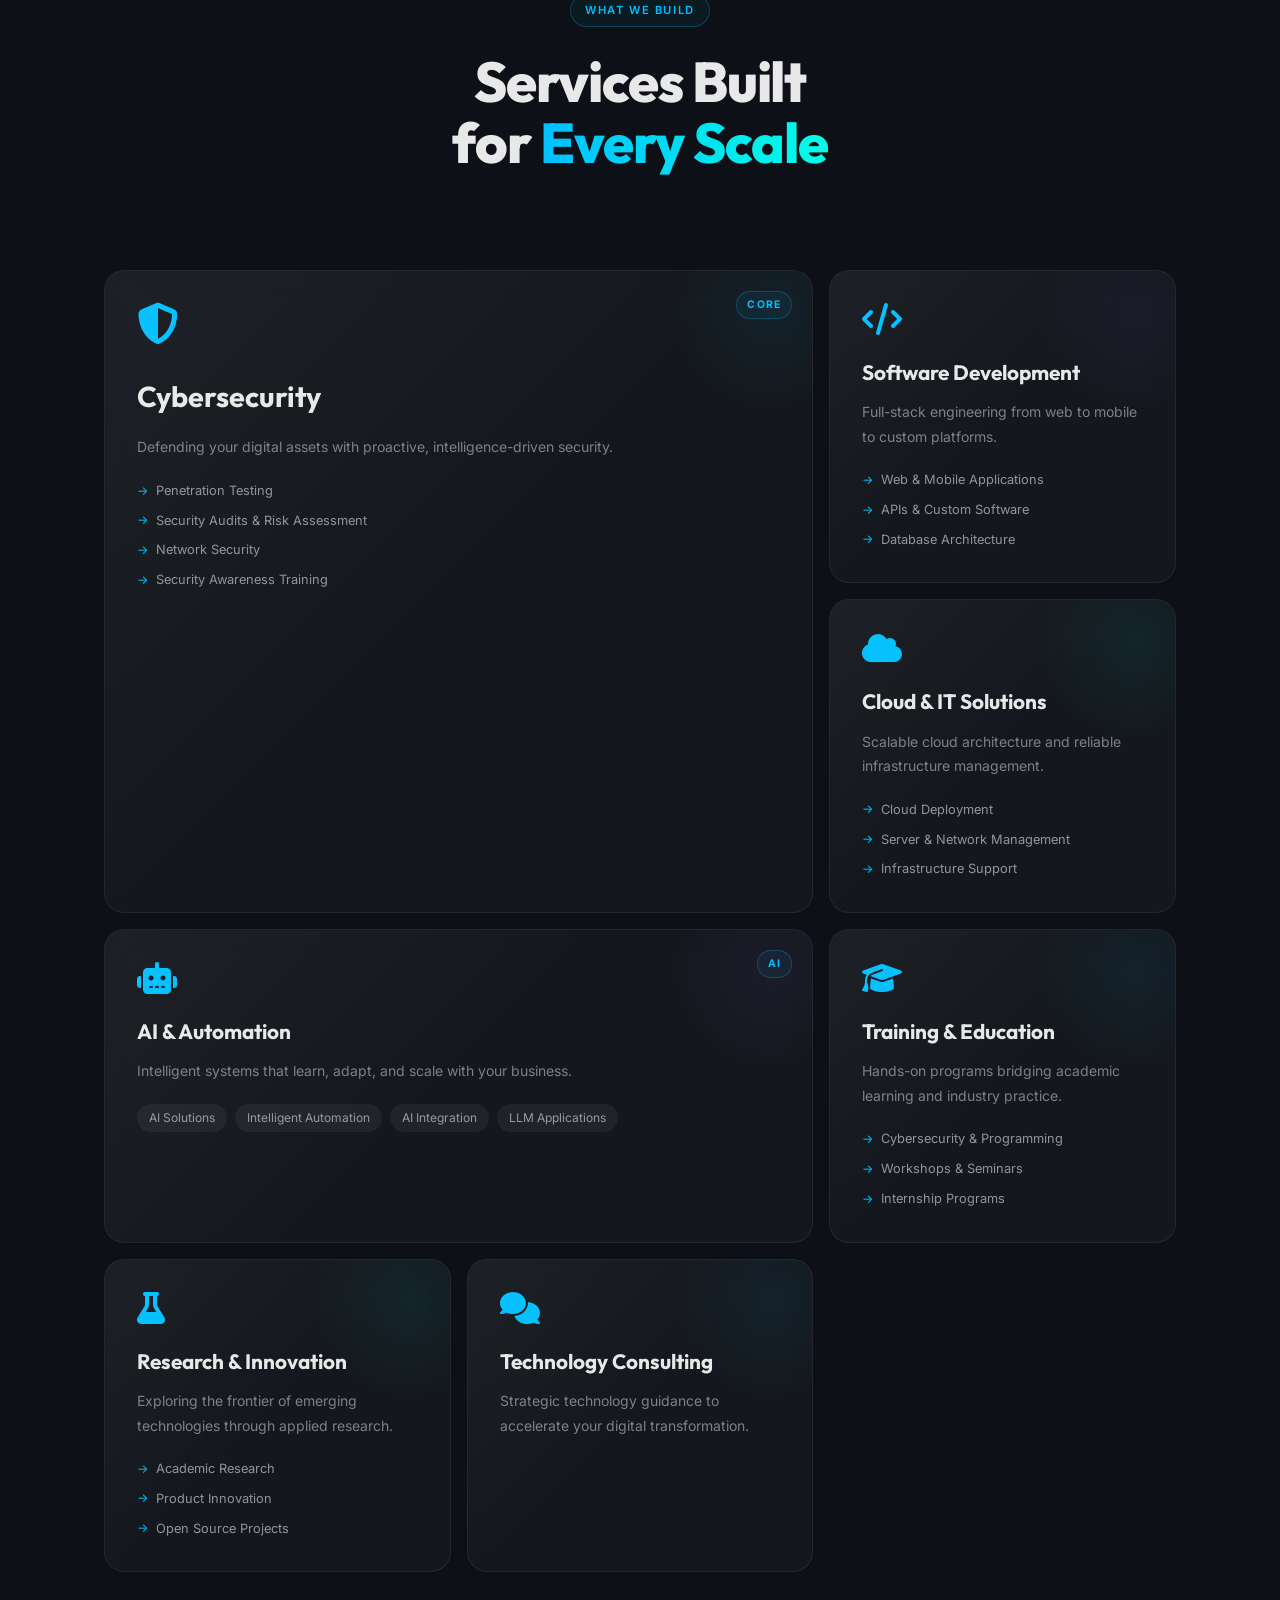
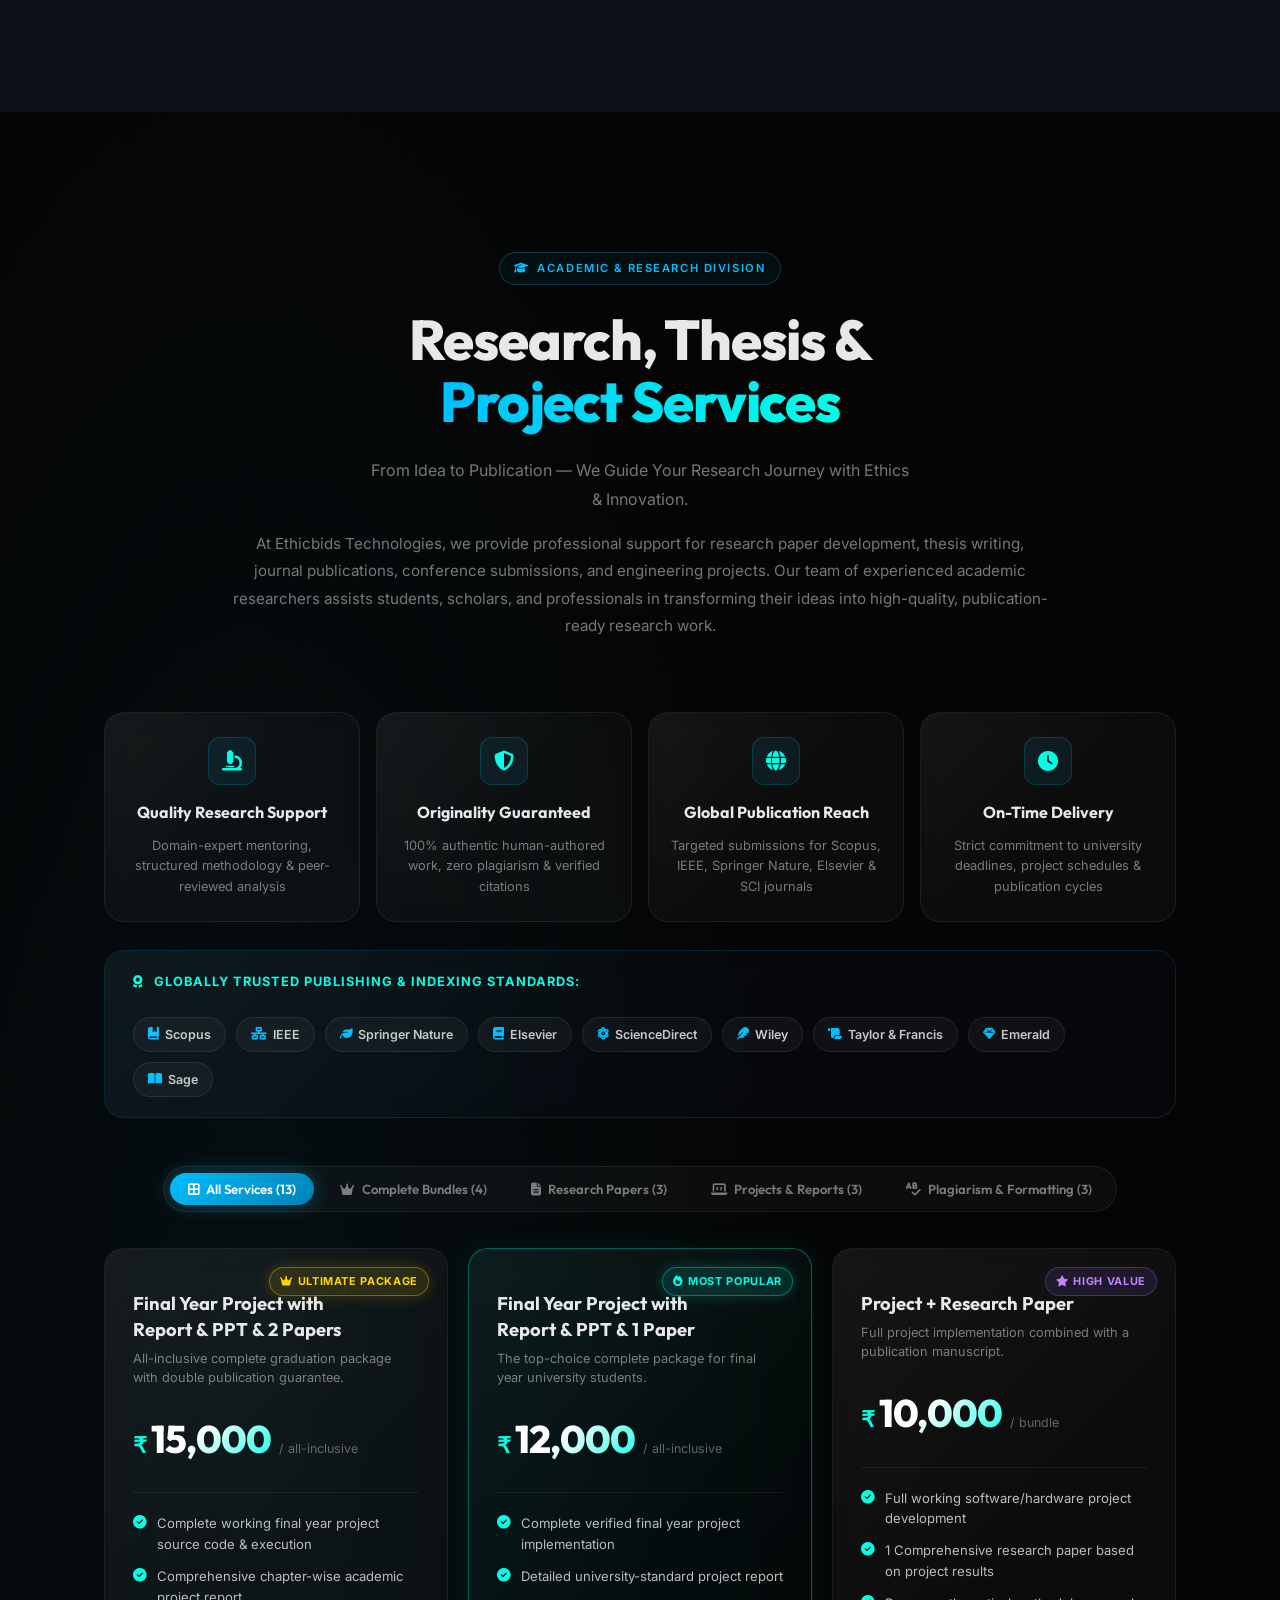
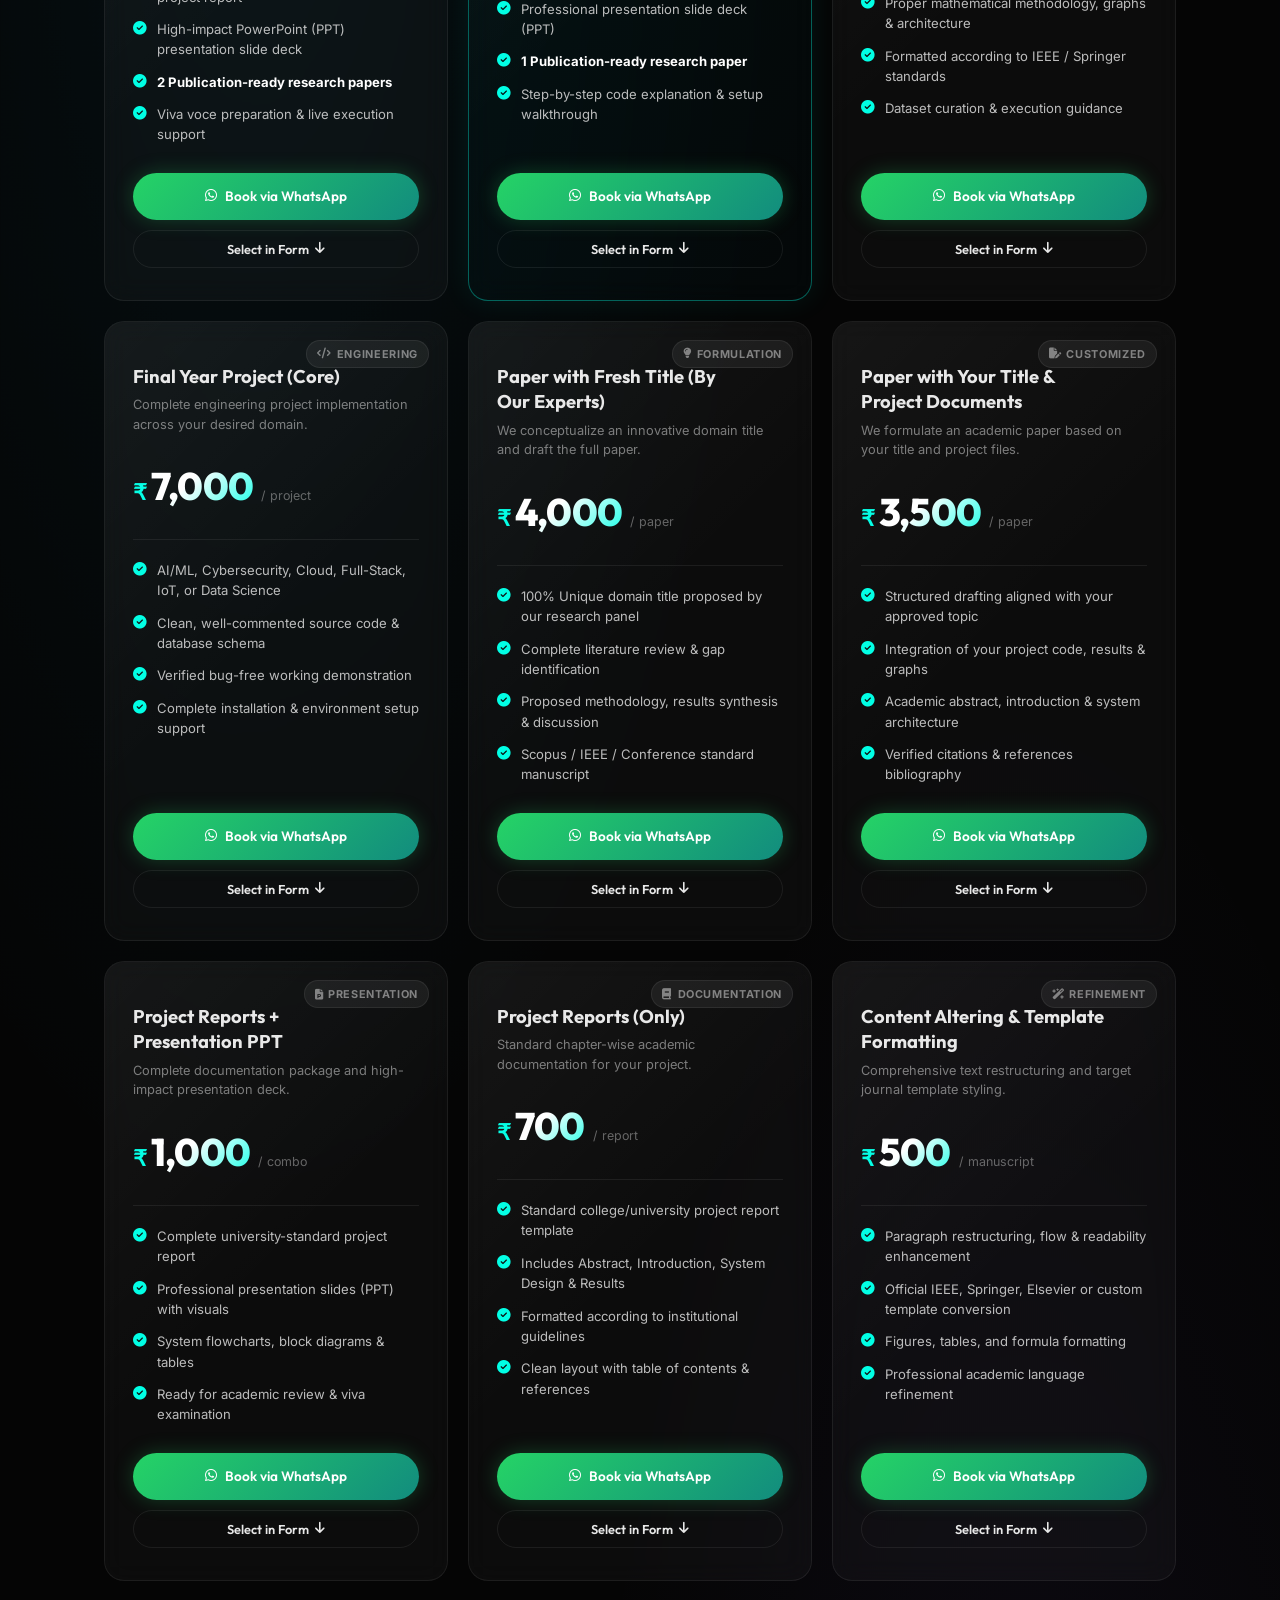
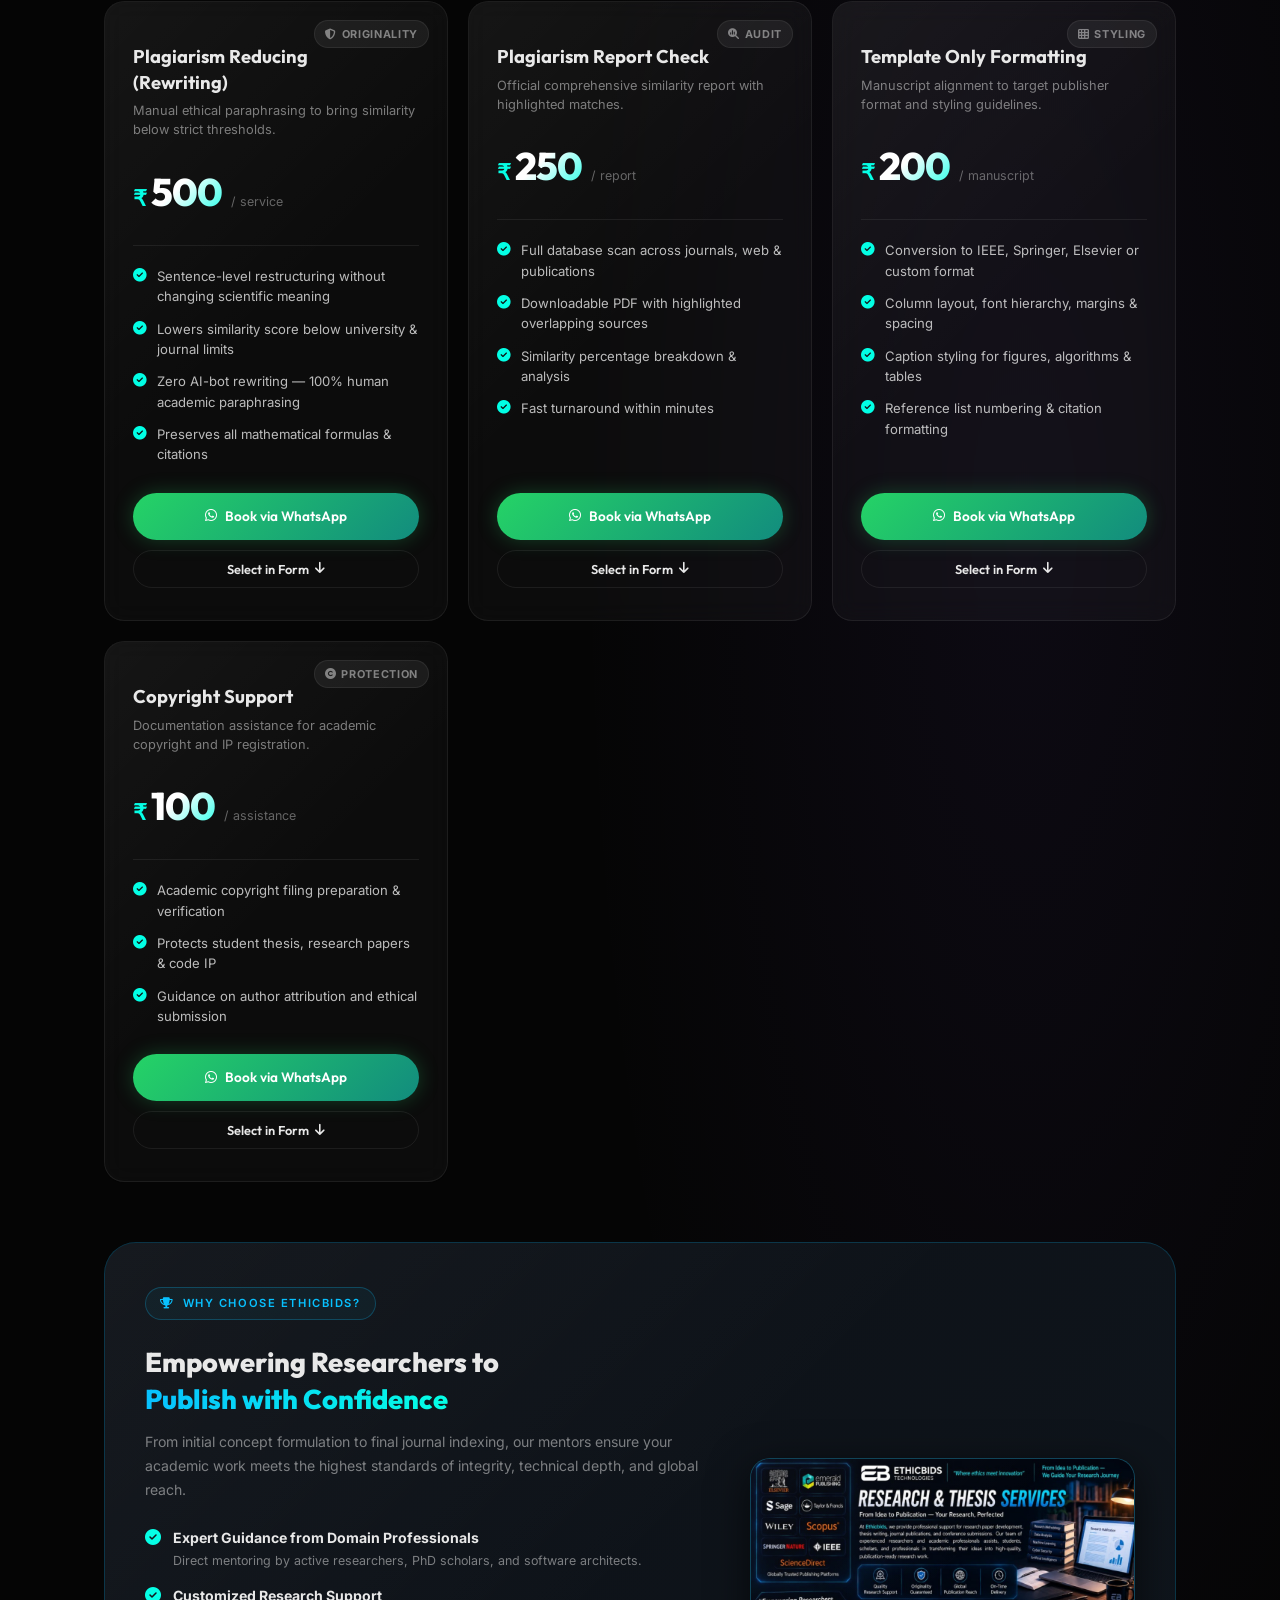
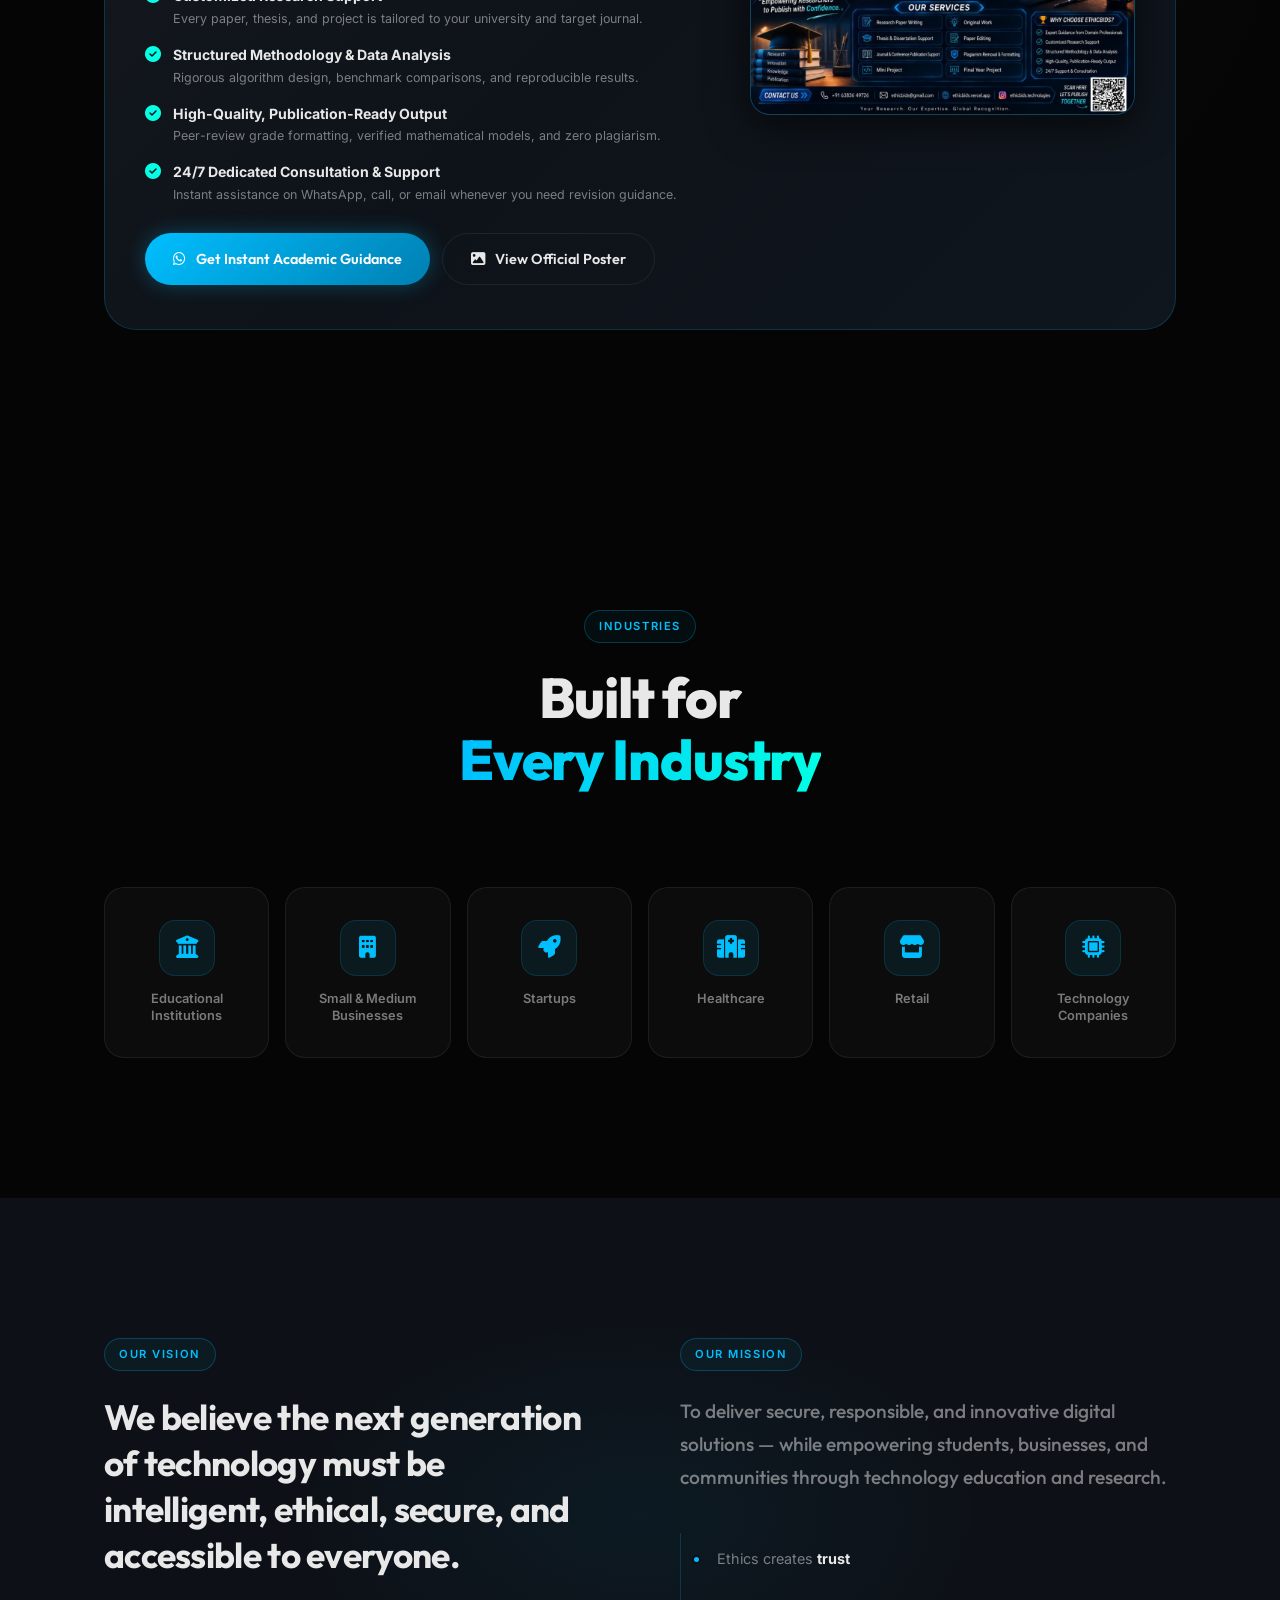
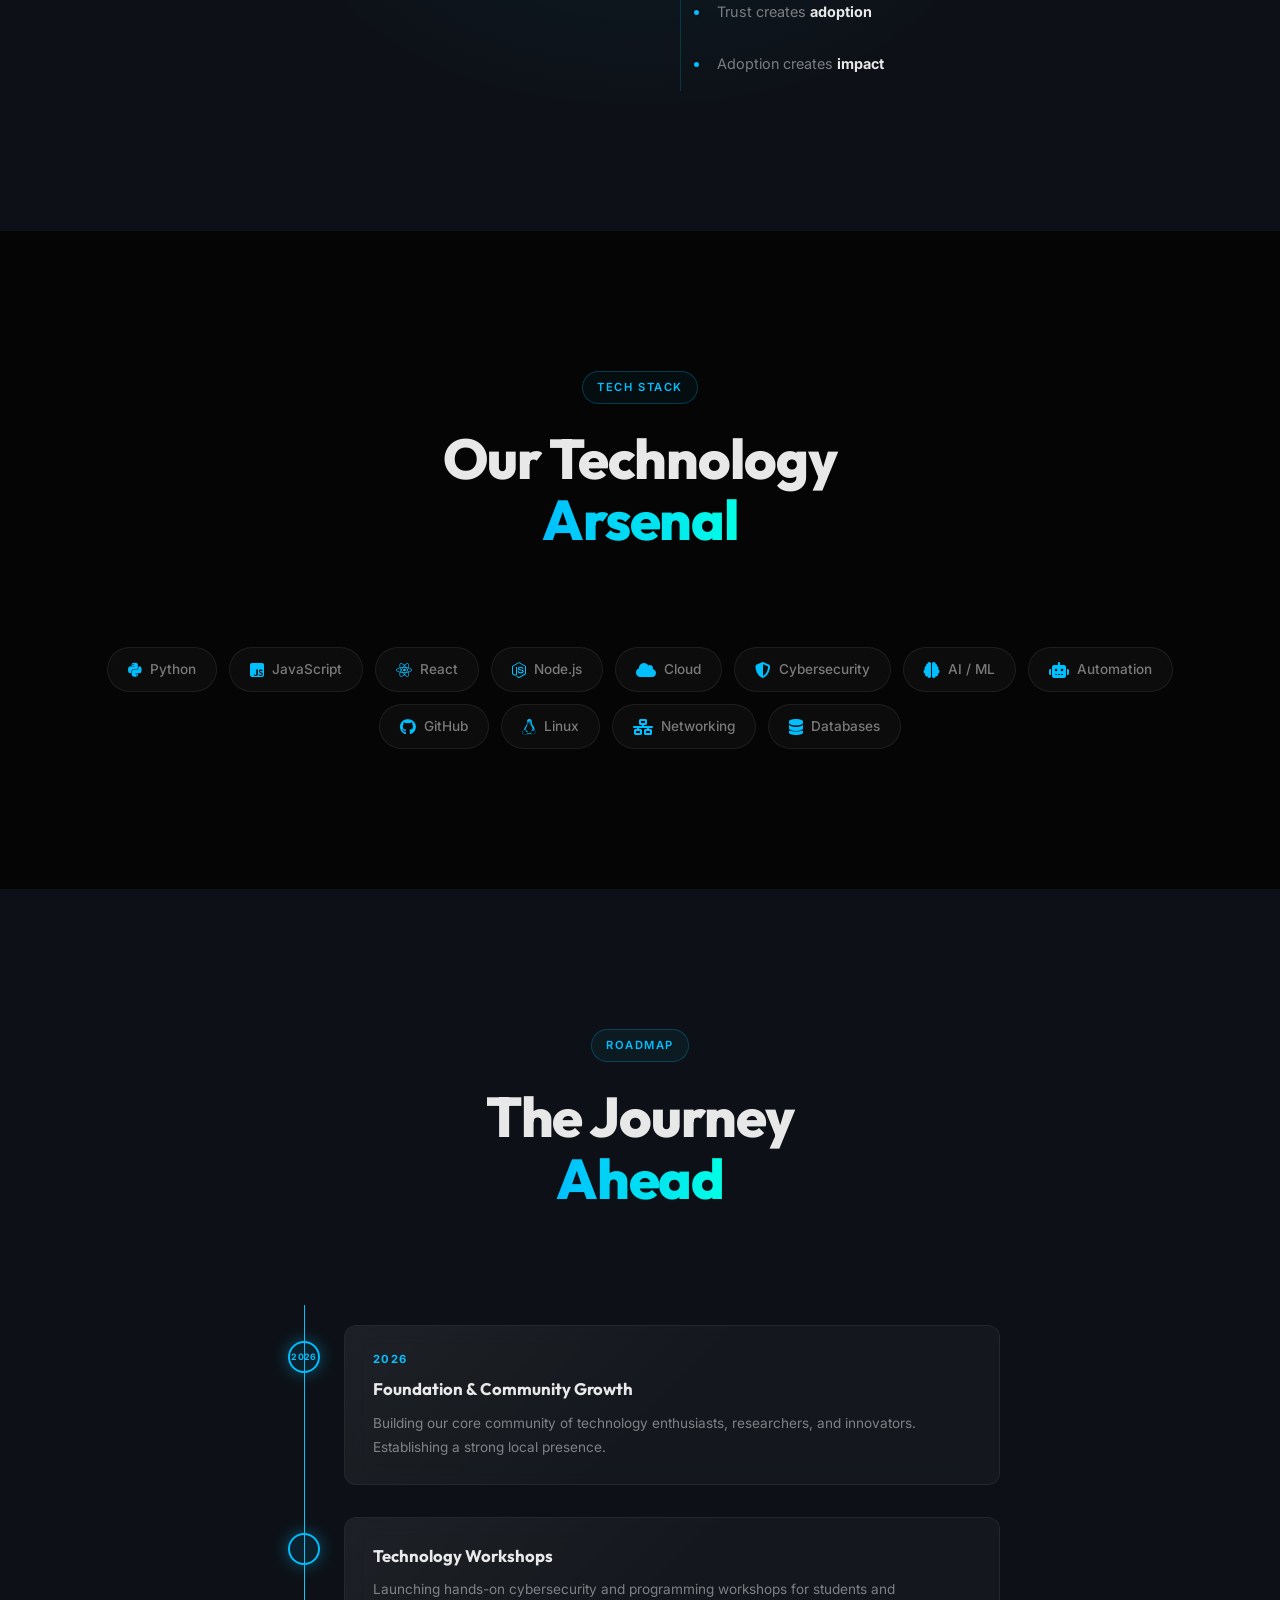
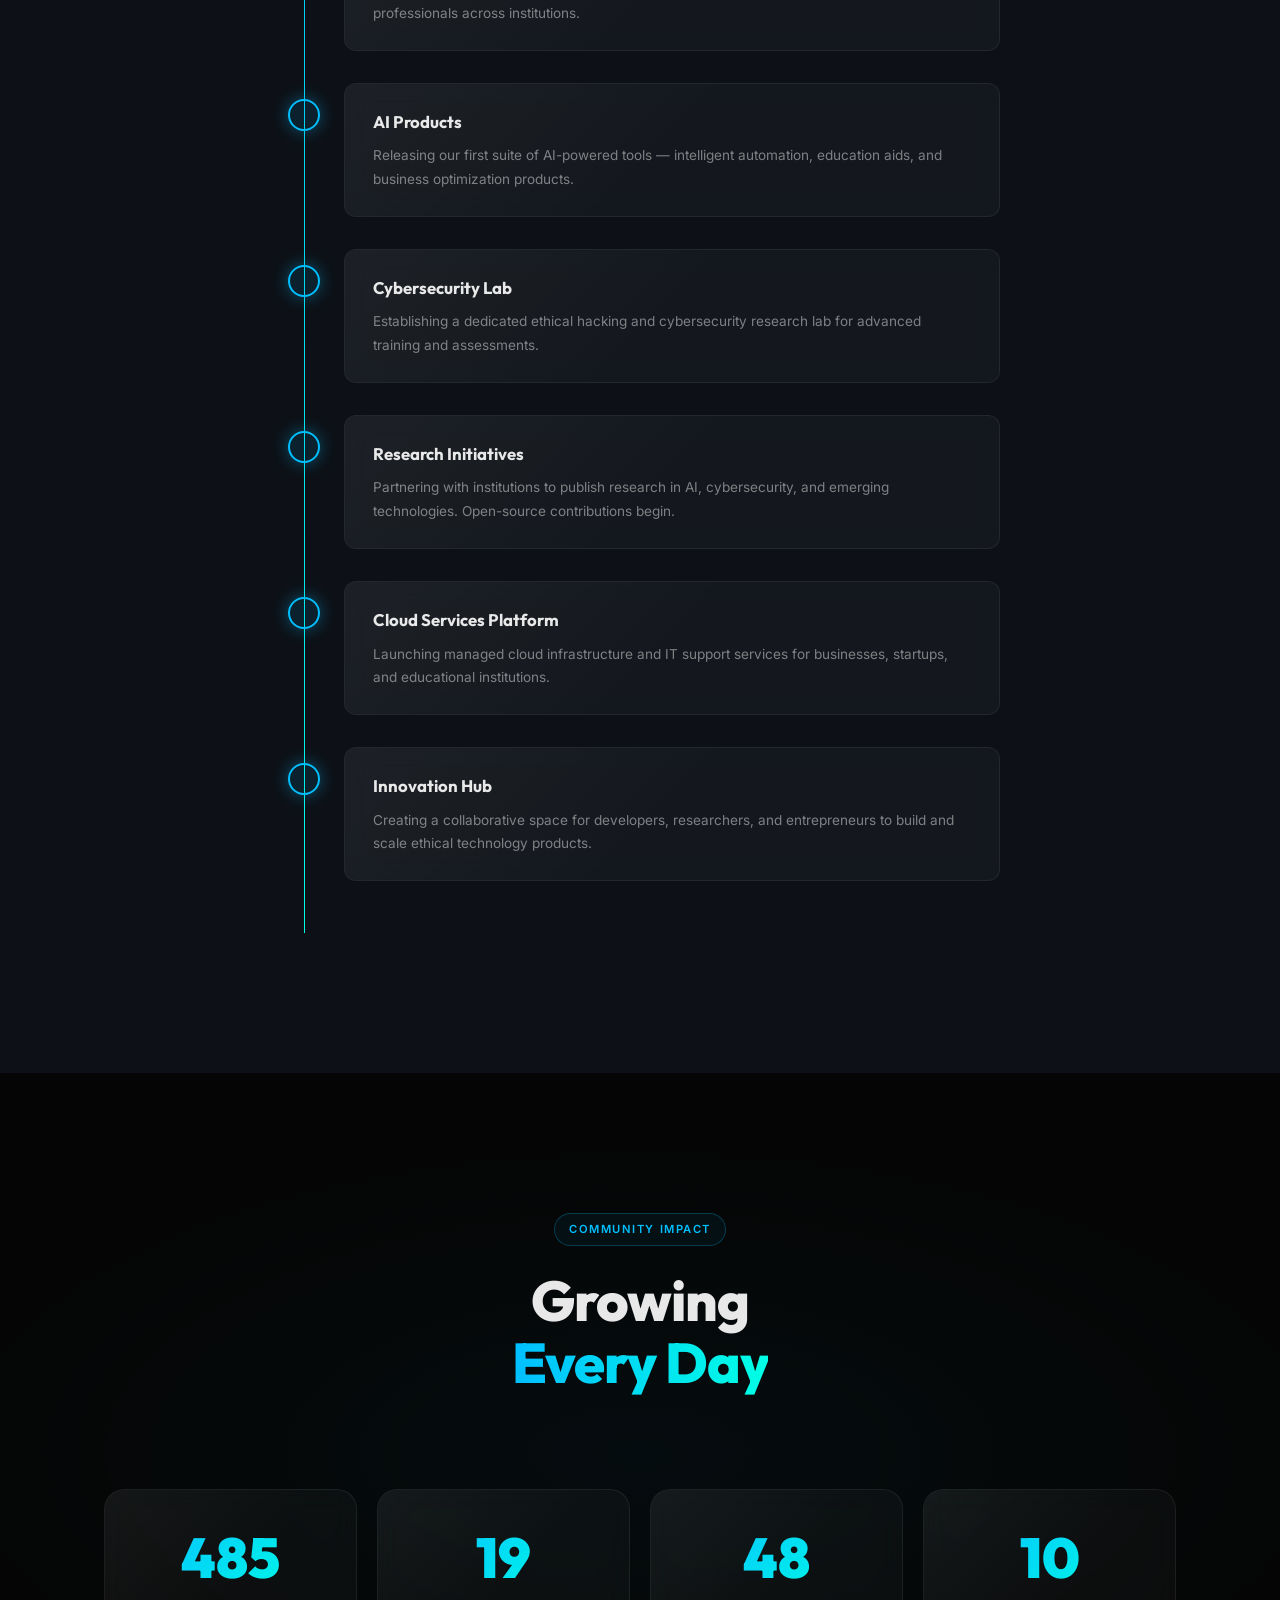
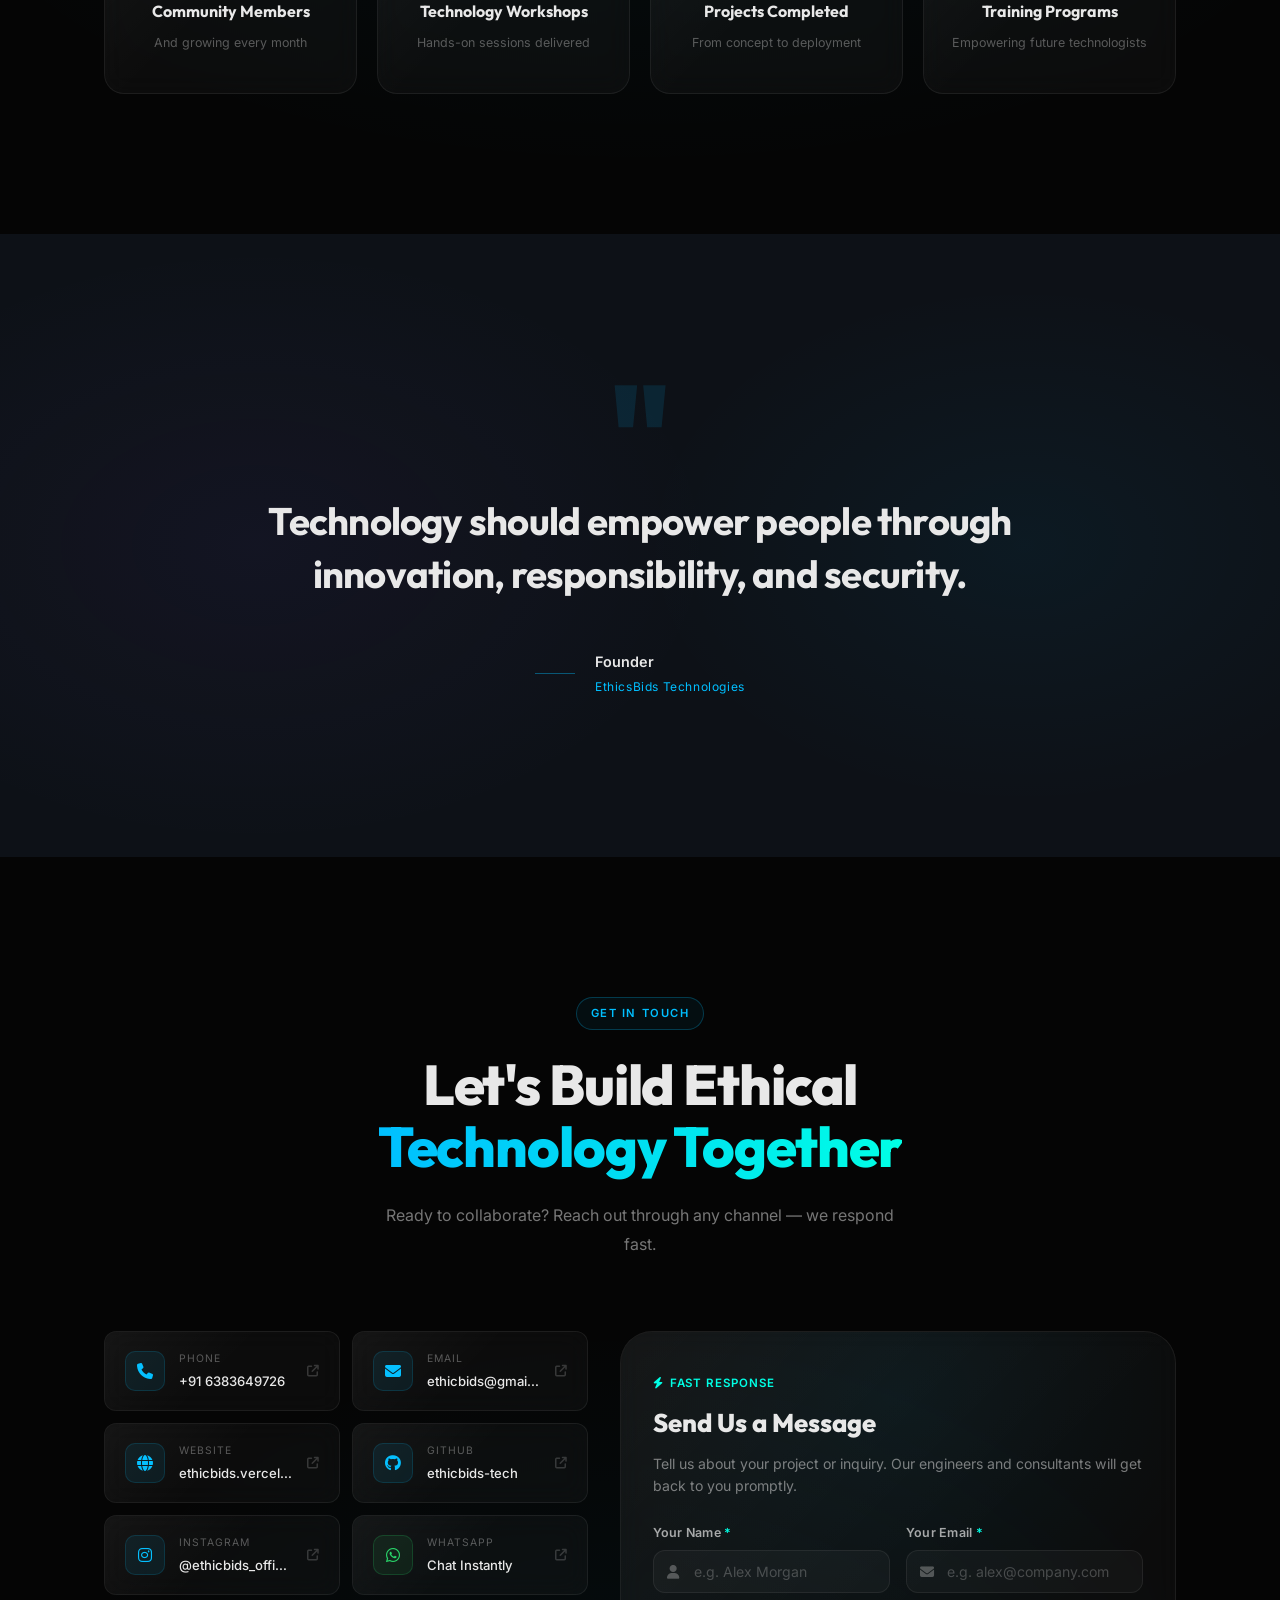
==== commit f7a9e1b3: "feat: add Research & Thesis Services section with pricing, filters, and poster preview" ====
--- a/index.html
+++ b/index.html
@@ -59,6 +59,7 @@
         <li><a href="#hero" class="nav-link active" data-section="hero">Home</a></li>
         <li><a href="#about" class="nav-link" data-section="about">About</a></li>
         <li><a href="#services" class="nav-link" data-section="services">Services</a></li>
+        <li><a href="#research" class="nav-link" data-section="research">Research &amp; Thesis</a></li>
         <li><a href="#stack" class="nav-link" data-section="stack">Technologies</a></li>
         <li><a href="#roadmap" class="nav-link" data-section="roadmap">Roadmap</a></li>
         <li><a href="#contact" class="nav-link" data-section="contact">Contact</a></li>
@@ -82,6 +83,7 @@
         <li><a href="#hero" class="mobile-link">Home</a></li>
         <li><a href="#about" class="mobile-link">About</a></li>
         <li><a href="#services" class="mobile-link">Services</a></li>
+        <li><a href="#research" class="mobile-link">Research &amp; Thesis</a></li>
         <li><a href="#stack" class="mobile-link">Technologies</a></li>
         <li><a href="#roadmap" class="mobile-link">Roadmap</a></li>
         <li><a href="#contact" class="mobile-link">Contact</a></li>
@@ -403,6 +405,550 @@
   </section>
 
   <!-- ═══════════════════════════════════════════ -->
+  <!--  RESEARCH & THESIS SERVICES (ACADEMIC)      -->
+  <!-- ═══════════════════════════════════════════ -->
+  <section id="research" class="section research-section" aria-label="Research and Thesis Services">
+    <div class="research-aurora" aria-hidden="true"></div>
+    <div class="container">
+      <div class="section-header scroll-reveal">
+        <div class="section-tag"><i class="fas fa-graduation-cap"></i> Academic &amp; Research Division</div>
+        <h2 class="section-headline centered">Research, Thesis &amp;<br><span class="text-accent">Project Services</span></h2>
+        <p class="section-desc centered">From Idea to Publication — We Guide Your Research Journey with Ethics &amp; Innovation.</p>
+        <p class="research-intro-p centered">At Ethicbids Technologies, we provide professional support for research paper development, thesis writing, journal publications, conference submissions, and engineering projects. Our team of experienced academic researchers assists students, scholars, and professionals in transforming their ideas into high-quality, publication-ready research work.</p>
+      </div>
+
+      <!-- Trust Pillars from Official Poster -->
+      <div class="research-pillars scroll-reveal">
+        <div class="research-pillar-card glass-card">
+          <div class="rp-icon"><i class="fas fa-microscope"></i></div>
+          <h4>Quality Research Support</h4>
+          <p>Domain-expert mentoring, structured methodology &amp; peer-reviewed analysis</p>
+        </div>
+        <div class="research-pillar-card glass-card">
+          <div class="rp-icon"><i class="fas fa-shield-halved"></i></div>
+          <h4>Originality Guaranteed</h4>
+          <p>100% authentic human-authored work, zero plagiarism &amp; verified citations</p>
+        </div>
+        <div class="research-pillar-card glass-card">
+          <div class="rp-icon"><i class="fas fa-globe"></i></div>
+          <h4>Global Publication Reach</h4>
+          <p>Targeted submissions for Scopus, IEEE, Springer Nature, Elsevier &amp; SCI journals</p>
+        </div>
+        <div class="research-pillar-card glass-card">
+          <div class="rp-icon"><i class="fas fa-clock"></i></div>
+          <h4>On-Time Delivery</h4>
+          <p>Strict commitment to university deadlines, project schedules &amp; publication cycles</p>
+        </div>
+      </div>
+
+      <!-- Publishing Platforms Banner -->
+      <div class="publishing-banner glass-card scroll-reveal">
+        <div class="pb-label">
+          <i class="fas fa-award"></i>
+          <span>Globally Trusted Publishing &amp; Indexing Standards:</span>
+        </div>
+        <div class="pb-platforms">
+          <span class="pb-item"><i class="fas fa-book-bookmark"></i> Scopus</span>
+          <span class="pb-item"><i class="fas fa-network-wired"></i> IEEE</span>
+          <span class="pb-item"><i class="fas fa-leaf"></i> Springer Nature</span>
+          <span class="pb-item"><i class="fas fa-book"></i> Elsevier</span>
+          <span class="pb-item"><i class="fas fa-atom"></i> ScienceDirect</span>
+          <span class="pb-item"><i class="fas fa-feather"></i> Wiley</span>
+          <span class="pb-item"><i class="fas fa-scroll"></i> Taylor &amp; Francis</span>
+          <span class="pb-item"><i class="fas fa-gem"></i> Emerald</span>
+          <span class="pb-item"><i class="fas fa-book-open"></i> Sage</span>
+        </div>
+      </div>
+
+      <!-- Interactive Filter Controls -->
+      <div class="pricing-controls scroll-reveal">
+        <div class="pricing-tabs" role="tablist" aria-label="Service categories">
+          <button type="button" class="pricing-tab active" data-filter="all" role="tab" aria-selected="true">
+            <i class="fas fa-border-all"></i> All Services (13)
+          </button>
+          <button type="button" class="pricing-tab" data-filter="bundle" role="tab" aria-selected="false">
+            <i class="fas fa-crown"></i> Complete Bundles (4)
+          </button>
+          <button type="button" class="pricing-tab" data-filter="paper" role="tab" aria-selected="false">
+            <i class="fas fa-file-lines"></i> Research Papers (3)
+          </button>
+          <button type="button" class="pricing-tab" data-filter="project" role="tab" aria-selected="false">
+            <i class="fas fa-laptop-code"></i> Projects &amp; Reports (3)
+          </button>
+          <button type="button" class="pricing-tab" data-filter="formatting" role="tab" aria-selected="false">
+            <i class="fas fa-spell-check"></i> Plagiarism &amp; Formatting (3)
+          </button>
+        </div>
+      </div>
+
+      <!-- 13 Service & Pricing Cards Grid -->
+      <div class="pricing-grid" id="pricingGrid">
+
+        <!-- 1. Final Year Project with Report & PPT & 2 Paper -->
+        <div class="pricing-card glass-card tilt-card scroll-reveal" data-category="bundle" style="--reveal-delay: 0s">
+          <div class="pricing-badge ultimate"><i class="fas fa-crown"></i> Ultimate Package</div>
+          <div class="pricing-header">
+            <h3>Final Year Project with Report &amp; PPT &amp; 2 Papers</h3>
+            <p class="pricing-sub">All-inclusive complete graduation package with double publication guarantee.</p>
+          </div>
+          <div class="pricing-price-wrap">
+            <span class="price-currency">₹</span>
+            <span class="price-amount">15,000</span>
+            <span class="price-period">/ all-inclusive</span>
+          </div>
+          <ul class="pricing-features">
+            <li><i class="fas fa-circle-check"></i> Complete working final year project source code &amp; execution</li>
+            <li><i class="fas fa-circle-check"></i> Comprehensive chapter-wise academic project report</li>
+            <li><i class="fas fa-circle-check"></i> High-impact PowerPoint (PPT) presentation slide deck</li>
+            <li><i class="fas fa-circle-check"></i> <strong>2 Publication-ready research papers</strong></li>
+            <li><i class="fas fa-circle-check"></i> Viva voce preparation &amp; live execution support</li>
+          </ul>
+          <div class="pricing-actions">
+            <a href="https://wa.me/916383649726?text=Hi%20Ethicbids,%20I%20am%20interested%20in%20the%20Final%20Year%20Project%20with%20Report%20%26%20PPT%20%26%202%20Papers%20Package%20(₹15,000)." target="_blank" rel="noopener" class="btn btn-primary magnetic-btn pricing-btn-whatsapp">
+              <i class="fab fa-whatsapp"></i>
+              <span>Book via WhatsApp</span>
+            </a>
+            <button type="button" class="btn btn-ghost magnetic-btn pricing-btn-select" data-service="Final Year Project + Report + PPT + 2 Papers (₹15,000)">
+              <span>Select in Form</span>
+              <i class="fas fa-arrow-down"></i>
+            </button>
+          </div>
+        </div>
+
+        <!-- 2. Final Year Project with Report & PPT & 1 Paper -->
+        <div class="pricing-card glass-card tilt-card pricing-featured scroll-reveal" data-category="bundle" style="--reveal-delay: 0.08s">
+          <div class="pricing-badge popular"><i class="fas fa-fire"></i> Most Popular</div>
+          <div class="pricing-header">
+            <h3>Final Year Project with Report &amp; PPT &amp; 1 Paper</h3>
+            <p class="pricing-sub">The top-choice complete package for final year university students.</p>
+          </div>
+          <div class="pricing-price-wrap">
+            <span class="price-currency">₹</span>
+            <span class="price-amount">12,000</span>
+            <span class="price-period">/ all-inclusive</span>
+          </div>
+          <ul class="pricing-features">
+            <li><i class="fas fa-circle-check"></i> Complete verified final year project implementation</li>
+            <li><i class="fas fa-circle-check"></i> Detailed university-standard project report</li>
+            <li><i class="fas fa-circle-check"></i> Professional presentation slide deck (PPT)</li>
+            <li><i class="fas fa-circle-check"></i> <strong>1 Publication-ready research paper</strong></li>
+            <li><i class="fas fa-circle-check"></i> Step-by-step code explanation &amp; setup walkthrough</li>
+          </ul>
+          <div class="pricing-actions">
+            <a href="https://wa.me/916383649726?text=Hi%20Ethicbids,%20I%20am%20interested%20in%20the%20Final%20Year%20Project%20with%20Report%20%26%20PPT%20%26%201%20Paper%20Package%20(₹12,000)." target="_blank" rel="noopener" class="btn btn-primary magnetic-btn pricing-btn-whatsapp">
+              <i class="fab fa-whatsapp"></i>
+              <span>Book via WhatsApp</span>
+            </a>
+            <button type="button" class="btn btn-ghost magnetic-btn pricing-btn-select" data-service="Final Year Project + Report + PPT + 1 Paper (₹12,000)">
+              <span>Select in Form</span>
+              <i class="fas fa-arrow-down"></i>
+            </button>
+          </div>
+        </div>
+
+        <!-- 3. Project + Paper -->
+        <div class="pricing-card glass-card tilt-card scroll-reveal" data-category="bundle" style="--reveal-delay: 0.16s">
+          <div class="pricing-badge value"><i class="fas fa-star"></i> High Value</div>
+          <div class="pricing-header">
+            <h3>Project + Research Paper</h3>
+            <p class="pricing-sub">Full project implementation combined with a publication manuscript.</p>
+          </div>
+          <div class="pricing-price-wrap">
+            <span class="price-currency">₹</span>
+            <span class="price-amount">10,000</span>
+            <span class="price-period">/ bundle</span>
+          </div>
+          <ul class="pricing-features">
+            <li><i class="fas fa-circle-check"></i> Full working software/hardware project development</li>
+            <li><i class="fas fa-circle-check"></i> 1 Comprehensive research paper based on project results</li>
+            <li><i class="fas fa-circle-check"></i> Proper mathematical methodology, graphs &amp; architecture</li>
+            <li><i class="fas fa-circle-check"></i> Formatted according to IEEE / Springer standards</li>
+            <li><i class="fas fa-circle-check"></i> Dataset curation &amp; execution guidance</li>
+          </ul>
+          <div class="pricing-actions">
+            <a href="https://wa.me/916383649726?text=Hi%20Ethicbids,%20I%20am%20interested%20in%20the%20Project%20%2B%20Paper%20Package%20(₹10,000)." target="_blank" rel="noopener" class="btn btn-primary magnetic-btn pricing-btn-whatsapp">
+              <i class="fab fa-whatsapp"></i>
+              <span>Book via WhatsApp</span>
+            </a>
+            <button type="button" class="btn btn-ghost magnetic-btn pricing-btn-select" data-service="Project + Paper (₹10,000)">
+              <span>Select in Form</span>
+              <i class="fas fa-arrow-down"></i>
+            </button>
+          </div>
+        </div>
+
+        <!-- 4. Final Year Project -->
+        <div class="pricing-card glass-card tilt-card scroll-reveal" data-category="project" style="--reveal-delay: 0.24s">
+          <div class="pricing-badge"><i class="fas fa-code"></i> Engineering</div>
+          <div class="pricing-header">
+            <h3>Final Year Project (Core)</h3>
+            <p class="pricing-sub">Complete engineering project implementation across your desired domain.</p>
+          </div>
+          <div class="pricing-price-wrap">
+            <span class="price-currency">₹</span>
+            <span class="price-amount">7,000</span>
+            <span class="price-period">/ project</span>
+          </div>
+          <ul class="pricing-features">
+            <li><i class="fas fa-circle-check"></i> AI/ML, Cybersecurity, Cloud, Full-Stack, IoT, or Data Science</li>
+            <li><i class="fas fa-circle-check"></i> Clean, well-commented source code &amp; database schema</li>
+            <li><i class="fas fa-circle-check"></i> Verified bug-free working demonstration</li>
+            <li><i class="fas fa-circle-check"></i> Complete installation &amp; environment setup support</li>
+          </ul>
+          <div class="pricing-actions">
+            <a href="https://wa.me/916383649726?text=Hi%20Ethicbids,%20I%20am%20interested%20in%20the%20Final%20Year%20Project%20Service%20(₹7,000)." target="_blank" rel="noopener" class="btn btn-primary magnetic-btn pricing-btn-whatsapp">
+              <i class="fab fa-whatsapp"></i>
+              <span>Book via WhatsApp</span>
+            </a>
+            <button type="button" class="btn btn-ghost magnetic-btn pricing-btn-select" data-service="Final Year Project (₹7,000)">
+              <span>Select in Form</span>
+              <i class="fas fa-arrow-down"></i>
+            </button>
+          </div>
+        </div>
+
+        <!-- 5. Paper with Fresh Title of us -->
+        <div class="pricing-card glass-card tilt-card scroll-reveal" data-category="paper" style="--reveal-delay: 0.08s">
+          <div class="pricing-badge"><i class="fas fa-lightbulb"></i> Formulation</div>
+          <div class="pricing-header">
+            <h3>Paper with Fresh Title (By Our Experts)</h3>
+            <p class="pricing-sub">We conceptualize an innovative domain title and draft the full paper.</p>
+          </div>
+          <div class="pricing-price-wrap">
+            <span class="price-currency">₹</span>
+            <span class="price-amount">4,000</span>
+            <span class="price-period">/ paper</span>
+          </div>
+          <ul class="pricing-features">
+            <li><i class="fas fa-circle-check"></i> 100% Unique domain title proposed by our research panel</li>
+            <li><i class="fas fa-circle-check"></i> Complete literature review &amp; gap identification</li>
+            <li><i class="fas fa-circle-check"></i> Proposed methodology, results synthesis &amp; discussion</li>
+            <li><i class="fas fa-circle-check"></i> Scopus / IEEE / Conference standard manuscript</li>
+          </ul>
+          <div class="pricing-actions">
+            <a href="https://wa.me/916383649726?text=Hi%20Ethicbids,%20I%20am%20interested%20in%20Paper%20with%20Fresh%20Title%20(₹4,000)." target="_blank" rel="noopener" class="btn btn-primary magnetic-btn pricing-btn-whatsapp">
+              <i class="fab fa-whatsapp"></i>
+              <span>Book via WhatsApp</span>
+            </a>
+            <button type="button" class="btn btn-ghost magnetic-btn pricing-btn-select" data-service="Paper with Fresh Title (₹4,000)">
+              <span>Select in Form</span>
+              <i class="fas fa-arrow-down"></i>
+            </button>
+          </div>
+        </div>
+
+        <!-- 6. Paper with your title with respective project documents -->
+        <div class="pricing-card glass-card tilt-card scroll-reveal" data-category="paper" style="--reveal-delay: 0.16s">
+          <div class="pricing-badge"><i class="fas fa-file-pen"></i> Customized</div>
+          <div class="pricing-header">
+            <h3>Paper with Your Title &amp; Project Documents</h3>
+            <p class="pricing-sub">We formulate an academic paper based on your title and project files.</p>
+          </div>
+          <div class="pricing-price-wrap">
+            <span class="price-currency">₹</span>
+            <span class="price-amount">3,500</span>
+            <span class="price-period">/ paper</span>
+          </div>
+          <ul class="pricing-features">
+            <li><i class="fas fa-circle-check"></i> Structured drafting aligned with your approved topic</li>
+            <li><i class="fas fa-circle-check"></i> Integration of your project code, results &amp; graphs</li>
+            <li><i class="fas fa-circle-check"></i> Academic abstract, introduction &amp; system architecture</li>
+            <li><i class="fas fa-circle-check"></i> Verified citations &amp; references bibliography</li>
+          </ul>
+          <div class="pricing-actions">
+            <a href="https://wa.me/916383649726?text=Hi%20Ethicbids,%20I%20am%20interested%20in%20Paper%20with%20my%20title%20and%20project%20documents%20(₹3,500)." target="_blank" rel="noopener" class="btn btn-primary magnetic-btn pricing-btn-whatsapp">
+              <i class="fab fa-whatsapp"></i>
+              <span>Book via WhatsApp</span>
+            </a>
+            <button type="button" class="btn btn-ghost magnetic-btn pricing-btn-select" data-service="Paper with Your Title & Project Documents (₹3,500)">
+              <span>Select in Form</span>
+              <i class="fas fa-arrow-down"></i>
+            </button>
+          </div>
+        </div>
+
+        <!-- 7. Project reports + ppt -->
+        <div class="pricing-card glass-card tilt-card scroll-reveal" data-category="project" style="--reveal-delay: 0.24s">
+          <div class="pricing-badge"><i class="fas fa-file-powerpoint"></i> Presentation</div>
+          <div class="pricing-header">
+            <h3>Project Reports + Presentation PPT</h3>
+            <p class="pricing-sub">Complete documentation package and high-impact presentation deck.</p>
+          </div>
+          <div class="pricing-price-wrap">
+            <span class="price-currency">₹</span>
+            <span class="price-amount">1,000</span>
+            <span class="price-period">/ combo</span>
+          </div>
+          <ul class="pricing-features">
+            <li><i class="fas fa-circle-check"></i> Complete university-standard project report</li>
+            <li><i class="fas fa-circle-check"></i> Professional presentation slides (PPT) with visuals</li>
+            <li><i class="fas fa-circle-check"></i> System flowcharts, block diagrams &amp; tables</li>
+            <li><i class="fas fa-circle-check"></i> Ready for academic review &amp; viva examination</li>
+          </ul>
+          <div class="pricing-actions">
+            <a href="https://wa.me/916383649726?text=Hi%20Ethicbids,%20I%20am%20interested%20in%20Project%20Reports%20%2B%20PPT%20(₹1,000)." target="_blank" rel="noopener" class="btn btn-primary magnetic-btn pricing-btn-whatsapp">
+              <i class="fab fa-whatsapp"></i>
+              <span>Book via WhatsApp</span>
+            </a>
+            <button type="button" class="btn btn-ghost magnetic-btn pricing-btn-select" data-service="Project Reports + PPT (₹1,000)">
+              <span>Select in Form</span>
+              <i class="fas fa-arrow-down"></i>
+            </button>
+          </div>
+        </div>
+
+        <!-- 8. Project reports -->
+        <div class="pricing-card glass-card tilt-card scroll-reveal" data-category="project" style="--reveal-delay: 0.08s">
+          <div class="pricing-badge"><i class="fas fa-book"></i> Documentation</div>
+          <div class="pricing-header">
+            <h3>Project Reports (Only)</h3>
+            <p class="pricing-sub">Standard chapter-wise academic documentation for your project.</p>
+          </div>
+          <div class="pricing-price-wrap">
+            <span class="price-currency">₹</span>
+            <span class="price-amount">700</span>
+            <span class="price-period">/ report</span>
+          </div>
+          <ul class="pricing-features">
+            <li><i class="fas fa-circle-check"></i> Standard college/university project report template</li>
+            <li><i class="fas fa-circle-check"></i> Includes Abstract, Introduction, System Design &amp; Results</li>
+            <li><i class="fas fa-circle-check"></i> Formatted according to institutional guidelines</li>
+            <li><i class="fas fa-circle-check"></i> Clean layout with table of contents &amp; references</li>
+          </ul>
+          <div class="pricing-actions">
+            <a href="https://wa.me/916383649726?text=Hi%20Ethicbids,%20I%20am%20interested%20in%20Project%20Reports%20(₹700)." target="_blank" rel="noopener" class="btn btn-primary magnetic-btn pricing-btn-whatsapp">
+              <i class="fab fa-whatsapp"></i>
+              <span>Book via WhatsApp</span>
+            </a>
+            <button type="button" class="btn btn-ghost magnetic-btn pricing-btn-select" data-service="Project Reports (₹700)">
+              <span>Select in Form</span>
+              <i class="fas fa-arrow-down"></i>
+            </button>
+          </div>
+        </div>
+
+        <!-- 9. Content Altering and Template -->
+        <div class="pricing-card glass-card tilt-card scroll-reveal" data-category="formatting" style="--reveal-delay: 0.16s">
+          <div class="pricing-badge"><i class="fas fa-wand-magic-sparkles"></i> Refinement</div>
+          <div class="pricing-header">
+            <h3>Content Altering &amp; Template Formatting</h3>
+            <p class="pricing-sub">Comprehensive text restructuring and target journal template styling.</p>
+          </div>
+          <div class="pricing-price-wrap">
+            <span class="price-currency">₹</span>
+            <span class="price-amount">500</span>
+            <span class="price-period">/ manuscript</span>
+          </div>
+          <ul class="pricing-features">
+            <li><i class="fas fa-circle-check"></i> Paragraph restructuring, flow &amp; readability enhancement</li>
+            <li><i class="fas fa-circle-check"></i> Official IEEE, Springer, Elsevier or custom template conversion</li>
+            <li><i class="fas fa-circle-check"></i> Figures, tables, and formula formatting</li>
+            <li><i class="fas fa-circle-check"></i> Professional academic language refinement</li>
+          </ul>
+          <div class="pricing-actions">
+            <a href="https://wa.me/916383649726?text=Hi%20Ethicbids,%20I%20am%20interested%20in%20Content%20Altering%20and%20Template%20(₹500)." target="_blank" rel="noopener" class="btn btn-primary magnetic-btn pricing-btn-whatsapp">
+              <i class="fab fa-whatsapp"></i>
+              <span>Book via WhatsApp</span>
+            </a>
+            <button type="button" class="btn btn-ghost magnetic-btn pricing-btn-select" data-service="Content Altering and Template (₹500)">
+              <span>Select in Form</span>
+              <i class="fas fa-arrow-down"></i>
+            </button>
+          </div>
+        </div>
+
+        <!-- 10. Plagiarism reducing -->
+        <div class="pricing-card glass-card tilt-card scroll-reveal" data-category="formatting" style="--reveal-delay: 0.24s">
+          <div class="pricing-badge"><i class="fas fa-shield-halved"></i> Originality</div>
+          <div class="pricing-header">
+            <h3>Plagiarism Reducing (Rewriting)</h3>
+            <p class="pricing-sub">Manual ethical paraphrasing to bring similarity below strict thresholds.</p>
+          </div>
+          <div class="pricing-price-wrap">
+            <span class="price-currency">₹</span>
+            <span class="price-amount">500</span>
+            <span class="price-period">/ service</span>
+          </div>
+          <ul class="pricing-features">
+            <li><i class="fas fa-circle-check"></i> Sentence-level restructuring without changing scientific meaning</li>
+            <li><i class="fas fa-circle-check"></i> Lowers similarity score below university &amp; journal limits</li>
+            <li><i class="fas fa-circle-check"></i> Zero AI-bot rewriting — 100% human academic paraphrasing</li>
+            <li><i class="fas fa-circle-check"></i> Preserves all mathematical formulas &amp; citations</li>
+          </ul>
+          <div class="pricing-actions">
+            <a href="https://wa.me/916383649726?text=Hi%20Ethicbids,%20I%20am%20interested%20in%20Plagiarism%20Reducing%20(₹500)." target="_blank" rel="noopener" class="btn btn-primary magnetic-btn pricing-btn-whatsapp">
+              <i class="fab fa-whatsapp"></i>
+              <span>Book via WhatsApp</span>
+            </a>
+            <button type="button" class="btn btn-ghost magnetic-btn pricing-btn-select" data-service="Plagiarism Reducing (₹500)">
+              <span>Select in Form</span>
+              <i class="fas fa-arrow-down"></i>
+            </button>
+          </div>
+        </div>
+
+        <!-- 11. Plagiarism report -->
+        <div class="pricing-card glass-card tilt-card scroll-reveal" data-category="formatting" style="--reveal-delay: 0.08s">
+          <div class="pricing-badge"><i class="fas fa-magnifying-glass-chart"></i> Audit</div>
+          <div class="pricing-header">
+            <h3>Plagiarism Report Check</h3>
+            <p class="pricing-sub">Official comprehensive similarity report with highlighted matches.</p>
+          </div>
+          <div class="pricing-price-wrap">
+            <span class="price-currency">₹</span>
+            <span class="price-amount">250</span>
+            <span class="price-period">/ report</span>
+          </div>
+          <ul class="pricing-features">
+            <li><i class="fas fa-circle-check"></i> Full database scan across journals, web &amp; publications</li>
+            <li><i class="fas fa-circle-check"></i> Downloadable PDF with highlighted overlapping sources</li>
+            <li><i class="fas fa-circle-check"></i> Similarity percentage breakdown &amp; analysis</li>
+            <li><i class="fas fa-circle-check"></i> Fast turnaround within minutes</li>
+          </ul>
+          <div class="pricing-actions">
+            <a href="https://wa.me/916383649726?text=Hi%20Ethicbids,%20I%20am%20interested%20in%20a%20Plagiarism%20Report%20(₹250)." target="_blank" rel="noopener" class="btn btn-primary magnetic-btn pricing-btn-whatsapp">
+              <i class="fab fa-whatsapp"></i>
+              <span>Book via WhatsApp</span>
+            </a>
+            <button type="button" class="btn btn-ghost magnetic-btn pricing-btn-select" data-service="Plagiarism Report (₹250)">
+              <span>Select in Form</span>
+              <i class="fas fa-arrow-down"></i>
+            </button>
+          </div>
+        </div>
+
+        <!-- 12. Template only -->
+        <div class="pricing-card glass-card tilt-card scroll-reveal" data-category="formatting" style="--reveal-delay: 0.16s">
+          <div class="pricing-badge"><i class="fas fa-table-cells"></i> Styling</div>
+          <div class="pricing-header">
+            <h3>Template Only Formatting</h3>
+            <p class="pricing-sub">Manuscript alignment to target publisher format and styling guidelines.</p>
+          </div>
+          <div class="pricing-price-wrap">
+            <span class="price-currency">₹</span>
+            <span class="price-amount">200</span>
+            <span class="price-period">/ manuscript</span>
+          </div>
+          <ul class="pricing-features">
+            <li><i class="fas fa-circle-check"></i> Conversion to IEEE, Springer, Elsevier or custom format</li>
+            <li><i class="fas fa-circle-check"></i> Column layout, font hierarchy, margins &amp; spacing</li>
+            <li><i class="fas fa-circle-check"></i> Caption styling for figures, algorithms &amp; tables</li>
+            <li><i class="fas fa-circle-check"></i> Reference list numbering &amp; citation formatting</li>
+          </ul>
+          <div class="pricing-actions">
+            <a href="https://wa.me/916383649726?text=Hi%20Ethicbids,%20I%20am%20interested%20in%20Template%20Only%20Formatting%20(₹200)." target="_blank" rel="noopener" class="btn btn-primary magnetic-btn pricing-btn-whatsapp">
+              <i class="fab fa-whatsapp"></i>
+              <span>Book via WhatsApp</span>
+            </a>
+            <button type="button" class="btn btn-ghost magnetic-btn pricing-btn-select" data-service="Template Only (₹200)">
+              <span>Select in Form</span>
+              <i class="fas fa-arrow-down"></i>
+            </button>
+          </div>
+        </div>
+
+        <!-- 13. Copyright -->
+        <div class="pricing-card glass-card tilt-card scroll-reveal" data-category="paper" style="--reveal-delay: 0.24s">
+          <div class="pricing-badge"><i class="fas fa-copyright"></i> Protection</div>
+          <div class="pricing-header">
+            <h3>Copyright Support</h3>
+            <p class="pricing-sub">Documentation assistance for academic copyright and IP registration.</p>
+          </div>
+          <div class="pricing-price-wrap">
+            <span class="price-currency">₹</span>
+            <span class="price-amount">100</span>
+            <span class="price-period">/ assistance</span>
+          </div>
+          <ul class="pricing-features">
+            <li><i class="fas fa-circle-check"></i> Academic copyright filing preparation &amp; verification</li>
+            <li><i class="fas fa-circle-check"></i> Protects student thesis, research papers &amp; code IP</li>
+            <li><i class="fas fa-circle-check"></i> Guidance on author attribution and ethical submission</li>
+          </ul>
+          <div class="pricing-actions">
+            <a href="https://wa.me/916383649726?text=Hi%20Ethicbids,%20I%20am%20interested%20in%20Copyright%20Support%20(₹100)." target="_blank" rel="noopener" class="btn btn-primary magnetic-btn pricing-btn-whatsapp">
+              <i class="fab fa-whatsapp"></i>
+              <span>Book via WhatsApp</span>
+            </a>
+            <button type="button" class="btn btn-ghost magnetic-btn pricing-btn-select" data-service="Copyright (₹100)">
+              <span>Select in Form</span>
+              <i class="fas fa-arrow-down"></i>
+            </button>
+          </div>
+        </div>
+
+      </div>
+
+      <!-- Why Choose Ethicbids & Official Service Poster Showcase -->
+      <div class="research-showcase glass-card scroll-reveal">
+        <div class="research-showcase-grid">
+          <div class="research-showcase-content">
+            <div class="section-tag"><i class="fas fa-trophy"></i> Why Choose Ethicbids?</div>
+            <h3>Empowering Researchers to<br><span class="text-accent">Publish with Confidence</span></h3>
+            <p>From initial concept formulation to final journal indexing, our mentors ensure your academic work meets the highest standards of integrity, technical depth, and global reach.</p>
+            <div class="why-ethicbids-list">
+              <div class="wei-item">
+                <i class="fas fa-circle-check"></i>
+                <div>
+                  <strong>Expert Guidance from Domain Professionals</strong>
+                  <span>Direct mentoring by active researchers, PhD scholars, and software architects.</span>
+                </div>
+              </div>
+              <div class="wei-item">
+                <i class="fas fa-circle-check"></i>
+                <div>
+                  <strong>Customized Research Support</strong>
+                  <span>Every paper, thesis, and project is tailored to your university and target journal.</span>
+                </div>
+              </div>
+              <div class="wei-item">
+                <i class="fas fa-circle-check"></i>
+                <div>
+                  <strong>Structured Methodology &amp; Data Analysis</strong>
+                  <span>Rigorous algorithm design, benchmark comparisons, and reproducible results.</span>
+                </div>
+              </div>
+              <div class="wei-item">
+                <i class="fas fa-circle-check"></i>
+                <div>
+                  <strong>High-Quality, Publication-Ready Output</strong>
+                  <span>Peer-review grade formatting, verified mathematical models, and zero plagiarism.</span>
+                </div>
+              </div>
+              <div class="wei-item">
+                <i class="fas fa-circle-check"></i>
+                <div>
+                  <strong>24/7 Dedicated Consultation &amp; Support</strong>
+                  <span>Instant assistance on WhatsApp, call, or email whenever you need revision guidance.</span>
+                </div>
+              </div>
+            </div>
+            <div class="showcase-cta">
+              <a href="https://wa.me/916383649726?text=Hi%20Ethicbids,%20I%20would%20like%20to%20consult%20about%20Research%20and%20Thesis%20Services." target="_blank" rel="noopener" class="btn btn-primary magnetic-btn">
+                <i class="fab fa-whatsapp"></i>
+                <span>Get Instant Academic Guidance</span>
+              </a>
+              <button type="button" class="btn btn-ghost magnetic-btn" id="openPosterModalBtn">
+                <i class="fas fa-image"></i>
+                <span>View Official Poster</span>
+              </button>
+            </div>
+          </div>
+          <div class="research-showcase-poster">
+            <div class="poster-card glass-card" id="posterCardTrigger">
+              <img src="images/research-poster.jpg" alt="Ethicbids Technologies Research and Thesis Services Official Poster" class="poster-thumb-img">
+              <div class="poster-overlay">
+                <i class="fas fa-magnifying-glass-plus"></i>
+                <span>Click to Enlarge Poster</span>
+              </div>
+            </div>
+          </div>
+        </div>
+      </div>
+
+    </div>
+  </section>
+
+  <!-- ═══════════════════════════════════════════ -->
   <!--  INDUSTRIES                                 -->
   <!-- ═══════════════════════════════════════════ -->
   <section id="industries" class="section industries-section" aria-label="Industries We Serve">
@@ -756,13 +1302,30 @@
                   <i class="fas fa-layer-group input-icon" aria-hidden="true"></i>
                   <select id="contactService" name="service" class="form-input form-select" required>
                     <option value="" disabled selected>Select a Service</option>
-                    <option value="Cybersecurity & Pentesting">Cybersecurity &amp; Penetration Testing</option>
-                    <option value="Software Development">Software &amp; Web/Mobile Development</option>
-                    <option value="Cloud & IT Solutions">Cloud &amp; IT Infrastructure</option>
-                    <option value="AI & Automation">AI &amp; Intelligent Automation</option>
-                    <option value="Training & Workshops">Professional Training &amp; Workshops</option>
-                    <option value="Research & Innovation">Research &amp; Product Innovation</option>
-                    <option value="Technology Consulting">Technology Consulting &amp; Advisory</option>
+                    <optgroup label="Research, Thesis &amp; Project Services">
+                      <option value="Final Year Project + Report + PPT + 2 Papers (₹15,000)">Final Year Project + Report + PPT + 2 Papers (₹15,000)</option>
+                      <option value="Final Year Project + Report + PPT + 1 Paper (₹12,000)">Final Year Project + Report + PPT + 1 Paper (₹12,000)</option>
+                      <option value="Project + Paper (₹10,000)">Project + Research Paper (₹10,000)</option>
+                      <option value="Final Year Project (₹7,000)">Final Year Project Only (₹7,000)</option>
+                      <option value="Paper with Fresh Title (₹4,000)">Paper with Fresh Title (₹4,000)</option>
+                      <option value="Paper with Your Title &amp; Project Documents (₹3,500)">Paper with Your Title &amp; Project Docs (₹3,500)</option>
+                      <option value="Project Reports + PPT (₹1,000)">Project Reports + PPT (₹1,000)</option>
+                      <option value="Project Reports (₹700)">Project Reports Only (₹700)</option>
+                      <option value="Content Altering and Template (₹500)">Content Altering &amp; Template (₹500)</option>
+                      <option value="Plagiarism Reducing (₹500)">Plagiarism Reducing (₹500)</option>
+                      <option value="Plagiarism Report (₹250)">Plagiarism Report (₹250)</option>
+                      <option value="Template Only (₹200)">Template Formatting Only (₹200)</option>
+                      <option value="Copyright (₹100)">Copyright Support (₹100)</option>
+                    </optgroup>
+                    <optgroup label="Corporate &amp; Enterprise Solutions">
+                      <option value="Cybersecurity &amp; Pentesting">Cybersecurity &amp; Penetration Testing</option>
+                      <option value="Software Development">Software &amp; Web/Mobile Development</option>
+                      <option value="Cloud &amp; IT Solutions">Cloud &amp; IT Infrastructure</option>
+                      <option value="AI &amp; Automation">AI &amp; Intelligent Automation</option>
+                      <option value="Training &amp; Workshops">Professional Training &amp; Workshops</option>
+                      <option value="Research &amp; Innovation">Research &amp; Product Innovation</option>
+                      <option value="Technology Consulting">Technology Consulting &amp; Advisory</option>
+                    </optgroup>
                   </select>
                 </div>
               </div>
@@ -809,6 +1372,7 @@
             <li><a href="#hero">Home</a></li>
             <li><a href="#about">About</a></li>
             <li><a href="#services">Services</a></li>
+            <li><a href="#research">Research &amp; Thesis</a></li>
             <li><a href="#stack">Technologies</a></li>
             <li><a href="#roadmap">Roadmap</a></li>
             <li><a href="#contact">Contact</a></li>
@@ -888,6 +1452,37 @@
     </div>
   </div>
 
+  <!-- Research & Thesis Poster Modal -->
+  <div id="posterModal" class="qr-modal poster-modal" role="dialog" aria-modal="true" aria-labelledby="posterModalTitle" aria-hidden="true">
+    <div class="qr-modal-backdrop" id="posterModalBackdrop"></div>
+    <div class="poster-modal-card glass-card">
+      <button class="qr-modal-close" id="posterModalClose" aria-label="Close poster modal">
+        <i class="fas fa-xmark" aria-hidden="true"></i>
+      </button>
+
+      <div class="poster-modal-header">
+        <div class="qr-badge"><i class="fas fa-graduation-cap"></i> Official Academic Service Poster</div>
+        <h3 id="posterModalTitle">Research &amp; Thesis Services</h3>
+        <p>From Idea to Publication — We Guide Your Research Journey</p>
+      </div>
+
+      <div class="poster-modal-img-wrap">
+        <img src="images/research-poster.jpg" alt="Ethicbids Technologies Research and Thesis Services Official Poster" class="poster-full-img">
+      </div>
+
+      <div class="poster-modal-actions">
+        <a href="https://wa.me/916383649726?text=Hi%20Ethicbids,%20I%20am%20inquiring%20about%20your%20Research%20and%20Thesis%20Services%20from%20the%20poster." target="_blank" rel="noopener" class="btn btn-primary magnetic-btn">
+          <i class="fab fa-whatsapp"></i>
+          <span>Chat on WhatsApp</span>
+        </a>
+        <a href="images/research-poster.jpg" download="Ethicbids-Research-Services.jpg" class="btn btn-ghost magnetic-btn">
+          <i class="fas fa-download"></i>
+          <span>Download Poster</span>
+        </a>
+      </div>
+    </div>
+  </div>
+
   <!-- Back to Top -->
   <button id="backToTop" class="back-to-top" aria-label="Back to top">
     <i class="fas fa-chevron-up" aria-hidden="true"></i>
--- a/styles.css
+++ b/styles.css
@@ -368,7 +368,7 @@
   max-width: var(--container-max);
   margin: 0 auto;
   padding: 0 var(--container-pad);
-  display: flex; align-items: center; gap: 40px;
+  display: flex; align-items: center; justify-content: space-between; gap: clamp(16px, 2vw, 32px);
 }
 
 .nav-logo {
@@ -387,16 +387,17 @@
 }
 
 .nav-links {
-  display: flex; align-items: center; gap: 4px;
+  display: flex; align-items: center; gap: clamp(2px, 0.4vw, 6px);
   margin-left: auto;
 }
 .nav-link {
-  font-size: 0.875rem;
+  font-size: 0.85rem;
   font-weight: 500;
   color: var(--muted);
-  padding: 8px 14px;
+  padding: 8px clamp(8px, 0.9vw, 13px);
   border-radius: 100px;
   transition: all var(--transition-fast);
+  white-space: nowrap;
   cursor: none;
 }
 .nav-link:hover, .nav-link.active {
@@ -907,6 +908,485 @@
   border: 1px solid rgba(0,191,255,0.25);
   border-radius: 100px;
   background: rgba(0,191,255,0.05);
+}
+
+/* ─── 16b. RESEARCH & THESIS SERVICES ────────────────── */
+.research-section {
+  background: var(--bg-0);
+  position: relative;
+  overflow: hidden;
+}
+.research-aurora {
+  position: absolute; inset: 0;
+  background:
+    radial-gradient(ellipse 60% 40% at 20% 25%, rgba(0, 191, 255, 0.05), transparent 70%),
+    radial-gradient(ellipse 50% 40% at 80% 70%, rgba(139, 92, 246, 0.06), transparent 70%);
+  pointer-events: none;
+}
+.research-intro-p {
+  max-width: 820px;
+  margin: 16px auto 0;
+  font-size: 0.95rem;
+  color: var(--muted);
+  line-height: 1.8;
+}
+
+/* Research Pillars */
+.research-pillars {
+  display: grid;
+  grid-template-columns: repeat(4, 1fr);
+  gap: 16px;
+  margin-top: 48px;
+}
+.research-pillar-card {
+  padding: 24px 20px;
+  border-radius: var(--radius-md);
+  text-align: center;
+  display: flex;
+  flex-direction: column;
+  align-items: center;
+  gap: 10px;
+  transition: all var(--transition-med);
+}
+.research-pillar-card:hover {
+  transform: translateY(-4px);
+  border-color: rgba(0, 255, 229, 0.3);
+  box-shadow: 0 8px 30px rgba(0, 191, 255, 0.12);
+}
+.rp-icon {
+  width: 48px; height: 48px;
+  border-radius: 12px;
+  background: rgba(0, 191, 255, 0.08);
+  border: 1px solid rgba(0, 191, 255, 0.2);
+  display: flex; align-items: center; justify-content: center;
+  font-size: 1.25rem;
+  color: var(--cyan);
+  margin-bottom: 4px;
+}
+.research-pillar-card h4 {
+  font-family: var(--font-head);
+  font-size: 1rem;
+  font-weight: 700;
+  color: var(--white);
+}
+.research-pillar-card p {
+  font-size: 0.8rem;
+  color: var(--muted);
+  line-height: 1.6;
+}
+
+/* Publishing Banner */
+.publishing-banner {
+  margin-top: 28px;
+  padding: 20px 28px;
+  border-radius: var(--radius-md);
+  display: flex;
+  align-items: center;
+  justify-content: space-between;
+  gap: 24px;
+  flex-wrap: wrap;
+  background: linear-gradient(135deg, rgba(0, 191, 255, 0.03), rgba(139, 92, 246, 0.03));
+  border: 1px solid rgba(0, 191, 255, 0.15);
+}
+.pb-label {
+  display: flex;
+  align-items: center;
+  gap: 10px;
+  font-size: 0.8rem;
+  font-weight: 700;
+  text-transform: uppercase;
+  letter-spacing: 0.08em;
+  color: var(--cyan);
+}
+.pb-platforms {
+  display: flex;
+  align-items: center;
+  gap: 10px;
+  flex-wrap: wrap;
+}
+.pb-item {
+  font-size: 0.78rem;
+  font-weight: 600;
+  color: rgba(232, 232, 232, 0.85);
+  background: rgba(255, 255, 255, 0.04);
+  border: 1px solid rgba(255, 255, 255, 0.08);
+  padding: 6px 14px;
+  border-radius: 100px;
+  display: inline-flex;
+  align-items: center;
+  gap: 6px;
+  transition: all var(--transition-fast);
+}
+.pb-item:hover {
+  background: rgba(0, 191, 255, 0.1);
+  border-color: rgba(0, 191, 255, 0.3);
+  color: #fff;
+  transform: translateY(-2px);
+}
+.pb-item i {
+  color: var(--blue);
+}
+
+/* Pricing Category Tabs */
+.pricing-controls {
+  margin-top: 48px;
+  display: flex;
+  justify-content: center;
+}
+.pricing-tabs {
+  display: flex;
+  align-items: center;
+  gap: 8px;
+  padding: 6px;
+  background: rgba(255, 255, 255, 0.03);
+  border: 1px solid var(--border);
+  border-radius: 100px;
+  flex-wrap: wrap;
+  justify-content: center;
+}
+.pricing-tab {
+  font-family: var(--font-head);
+  font-size: 0.82rem;
+  font-weight: 600;
+  color: var(--muted);
+  padding: 8px 18px;
+  border-radius: 100px;
+  transition: all var(--transition-med);
+  display: inline-flex;
+  align-items: center;
+  gap: 7px;
+  cursor: pointer;
+  border: none;
+  background: transparent;
+}
+.pricing-tab:hover {
+  color: var(--white);
+  background: rgba(255, 255, 255, 0.05);
+}
+.pricing-tab.active {
+  color: #fff;
+  background: linear-gradient(135deg, var(--blue), hsl(197, 100%, 35%));
+  box-shadow: 0 0 20px rgba(0, 191, 255, 0.3);
+}
+
+/* Pricing Cards Grid */
+.pricing-grid {
+  display: grid;
+  grid-template-columns: repeat(3, 1fr);
+  gap: 20px;
+  margin-top: 36px;
+}
+.pricing-card {
+  padding: 32px 28px;
+  border-radius: var(--radius-md);
+  position: relative;
+  display: flex;
+  flex-direction: column;
+  transition: transform var(--transition-med), border-color var(--transition-med), box-shadow var(--transition-med), opacity 0.3s ease;
+  overflow: hidden;
+}
+.pricing-card.pricing-hidden {
+  display: none !important;
+}
+.pricing-card:hover {
+  border-color: rgba(0, 191, 255, 0.3);
+  transform: translateY(-6px);
+  box-shadow: 0 12px 40px rgba(0, 0, 0, 0.6), 0 0 30px rgba(0, 191, 255, 0.15);
+}
+.pricing-featured {
+  border-color: rgba(0, 255, 229, 0.35);
+  background: linear-gradient(135deg, rgba(0, 255, 229, 0.04), rgba(0, 191, 255, 0.02));
+  box-shadow: 0 0 30px rgba(0, 255, 229, 0.08);
+}
+.pricing-badge {
+  position: absolute;
+  top: 18px;
+  right: 18px;
+  font-size: 0.68rem;
+  font-weight: 700;
+  letter-spacing: 0.06em;
+  text-transform: uppercase;
+  padding: 4px 10px;
+  border-radius: 100px;
+  background: rgba(255, 255, 255, 0.06);
+  border: 1px solid var(--border);
+  color: var(--muted);
+  display: inline-flex;
+  align-items: center;
+  gap: 5px;
+}
+.pricing-badge.ultimate {
+  background: rgba(255, 215, 0, 0.12);
+  border-color: rgba(255, 215, 0, 0.35);
+  color: #ffd700;
+  box-shadow: 0 0 14px rgba(255, 215, 0, 0.2);
+}
+.pricing-badge.popular {
+  background: rgba(0, 255, 229, 0.12);
+  border-color: rgba(0, 255, 229, 0.35);
+  color: var(--cyan);
+  box-shadow: 0 0 14px rgba(0, 255, 229, 0.2);
+}
+.pricing-badge.value {
+  background: rgba(139, 92, 246, 0.12);
+  border-color: rgba(139, 92, 246, 0.35);
+  color: #c084fc;
+}
+
+.pricing-header {
+  margin-top: 10px;
+  margin-bottom: 20px;
+}
+.pricing-header h3 {
+  font-family: var(--font-head);
+  font-size: 1.15rem;
+  font-weight: 700;
+  color: var(--white);
+  line-height: 1.4;
+  margin-bottom: 6px;
+  padding-right: 40px;
+}
+.pricing-sub {
+  font-size: 0.8rem;
+  color: var(--muted);
+  line-height: 1.5;
+}
+
+.pricing-price-wrap {
+  display: flex;
+  align-items: baseline;
+  gap: 4px;
+  padding-bottom: 20px;
+  border-bottom: 1px solid var(--border);
+  margin-bottom: 20px;
+}
+.price-currency {
+  font-family: var(--font-head);
+  font-size: 1.4rem;
+  font-weight: 700;
+  color: var(--cyan);
+}
+.price-amount {
+  font-family: var(--font-head);
+  font-size: 2.4rem;
+  font-weight: 800;
+  letter-spacing: -0.02em;
+  background: linear-gradient(135deg, #fff 40%, var(--cyan));
+  -webkit-background-clip: text;
+  -webkit-text-fill-color: transparent;
+}
+.price-period {
+  font-size: 0.78rem;
+  color: rgba(232, 232, 232, 0.4);
+  margin-left: 4px;
+}
+
+.pricing-features {
+  display: flex;
+  flex-direction: column;
+  gap: 12px;
+  margin-bottom: 28px;
+  flex-grow: 1;
+}
+.pricing-features li {
+  font-size: 0.82rem;
+  color: rgba(232, 232, 232, 0.8);
+  line-height: 1.55;
+  display: flex;
+  align-items: flex-start;
+  gap: 10px;
+}
+.pricing-features li i {
+  color: var(--cyan);
+  font-size: 0.85rem;
+  margin-top: 3px;
+  flex-shrink: 0;
+}
+.pricing-features li strong {
+  color: #fff;
+}
+
+.pricing-actions {
+  display: flex;
+  flex-direction: column;
+  gap: 10px;
+  margin-top: auto;
+}
+.pricing-btn-whatsapp {
+  width: 100%;
+  justify-content: center;
+  padding: 12px 20px;
+  font-size: 0.85rem;
+  background: linear-gradient(135deg, #25D366, #128C7E);
+  box-shadow: 0 0 20px rgba(37, 211, 102, 0.25);
+  gap: 8px;
+  cursor: pointer;
+}
+.pricing-btn-whatsapp:hover {
+  box-shadow: 0 0 30px rgba(37, 211, 102, 0.45);
+}
+.pricing-btn-select {
+  width: 100%;
+  justify-content: center;
+  padding: 10px 16px;
+  font-size: 0.8rem;
+  gap: 6px;
+  cursor: pointer;
+}
+
+/* Research Showcase Box */
+.research-showcase {
+  margin-top: 60px;
+  padding: 44px 40px;
+  border-radius: var(--radius-lg);
+  position: relative;
+  overflow: hidden;
+  border: 1px solid rgba(0, 191, 255, 0.2);
+  background: linear-gradient(135deg, rgba(13, 17, 23, 0.95), rgba(17, 24, 32, 0.9));
+}
+.research-showcase-grid {
+  display: grid;
+  grid-template-columns: 1.25fr 0.85fr;
+  gap: 40px;
+  align-items: center;
+}
+.research-showcase-content h3 {
+  font-family: var(--font-head);
+  font-size: 1.7rem;
+  font-weight: 800;
+  color: var(--white);
+  line-height: 1.35;
+  margin-bottom: 12px;
+}
+.research-showcase-content p {
+  font-size: 0.88rem;
+  color: var(--muted);
+  line-height: 1.7;
+  margin-bottom: 24px;
+}
+.why-ethicbids-list {
+  display: flex;
+  flex-direction: column;
+  gap: 14px;
+  margin-bottom: 28px;
+}
+.wei-item {
+  display: flex;
+  align-items: flex-start;
+  gap: 12px;
+}
+.wei-item i {
+  color: var(--cyan);
+  font-size: 1rem;
+  margin-top: 3px;
+  flex-shrink: 0;
+}
+.wei-item div {
+  display: flex;
+  flex-direction: column;
+  gap: 2px;
+}
+.wei-item strong {
+  font-size: 0.88rem;
+  color: var(--white);
+}
+.wei-item span {
+  font-size: 0.78rem;
+  color: var(--muted);
+  line-height: 1.5;
+}
+.showcase-cta {
+  display: flex;
+  gap: 12px;
+  flex-wrap: wrap;
+}
+
+.poster-card {
+  position: relative;
+  border-radius: var(--radius-md);
+  overflow: hidden;
+  cursor: pointer;
+  border: 1px solid rgba(0, 191, 255, 0.25);
+  box-shadow: 0 10px 40px rgba(0, 0, 0, 0.6);
+  transition: all var(--transition-med);
+}
+.poster-card:hover {
+  transform: translateY(-4px) scale(1.02);
+  border-color: var(--cyan);
+  box-shadow: 0 14px 50px rgba(0, 191, 255, 0.25);
+}
+.poster-thumb-img {
+  width: 100%;
+  height: auto;
+  display: block;
+}
+.poster-overlay {
+  position: absolute;
+  inset: 0;
+  background: rgba(5, 5, 5, 0.7);
+  display: flex;
+  flex-direction: column;
+  align-items: center;
+  justify-content: center;
+  gap: 8px;
+  opacity: 0;
+  transition: opacity var(--transition-fast);
+  color: #fff;
+  font-size: 0.85rem;
+  font-weight: 600;
+}
+.poster-overlay i {
+  font-size: 1.6rem;
+  color: var(--cyan);
+}
+.poster-card:hover .poster-overlay {
+  opacity: 1;
+}
+
+/* Poster Modal */
+.poster-modal .poster-modal-card {
+  max-width: 900px;
+  width: 95%;
+  max-height: 90vh;
+  overflow-y: auto;
+  padding: 32px 28px;
+  border-radius: var(--radius-lg);
+  border: 1px solid rgba(0, 191, 255, 0.35);
+  background: linear-gradient(135deg, rgba(13, 17, 23, 0.98), rgba(17, 24, 32, 0.99));
+  box-shadow: 0 20px 60px rgba(0, 0, 0, 0.8), 0 0 50px rgba(0, 191, 255, 0.2);
+}
+.poster-modal-header {
+  margin-bottom: 18px;
+  text-align: center;
+}
+.poster-modal-header h3 {
+  font-family: var(--font-head);
+  font-size: 1.5rem;
+  font-weight: 800;
+  color: var(--white);
+  margin-bottom: 6px;
+}
+.poster-modal-header p {
+  font-size: 0.85rem;
+  color: var(--muted);
+}
+.poster-modal-img-wrap {
+  width: 100%;
+  border-radius: 12px;
+  overflow: hidden;
+  margin-bottom: 20px;
+  border: 1px solid var(--border);
+}
+.poster-full-img {
+  width: 100%;
+  height: auto;
+  display: block;
+}
+.poster-modal-actions {
+  display: flex;
+  justify-content: center;
+  gap: 12px;
+  flex-wrap: wrap;
 }
 
 /* ─── 17. INDUSTRIES ─────────────────────────────────── */
@@ -1958,9 +2438,12 @@
   .bento-wide { grid-column: span 2; }
   .industries-grid { grid-template-columns: repeat(3, 1fr); }
   .stats-grid { grid-template-columns: repeat(2, 1fr); }
-}
-
-@media (max-width: 900px) {
+  .pricing-grid { grid-template-columns: repeat(2, 1fr); }
+  .research-pillars { grid-template-columns: repeat(2, 1fr); }
+  .research-showcase-grid { grid-template-columns: 1fr; }
+}
+
+@media (max-width: 960px) {
   :root { --section-gap: 100px; }
   .nav-links, .nav-cta { display: none; }
   .nav-toggle { display: flex; }
@@ -1991,6 +2474,16 @@
   .footer-top { grid-template-columns: 1fr; gap: 32px; }
   .footer-bottom { flex-direction: column; align-items: flex-start; }
   .about-pillars { grid-template-columns: 1fr; }
+  .pricing-grid { grid-template-columns: 1fr; }
+  .research-pillars { grid-template-columns: 1fr; }
+  .research-showcase { padding: 28px 20px; }
+  .pricing-tabs { border-radius: 16px; width: 100%; gap: 6px; }
+  .pricing-tab { font-size: 0.78rem; padding: 7px 12px; }
+  .publishing-banner { flex-direction: column; text-align: center; justify-content: center; gap: 14px; padding: 18px 16px; }
+  .pb-platforms { justify-content: center; }
+  .showcase-cta { flex-direction: column; }
+  .showcase-cta .btn { width: 100%; justify-content: center; }
+  .poster-modal .poster-modal-card { padding: 22px 16px; }
 }
 
 @media (max-width: 480px) {
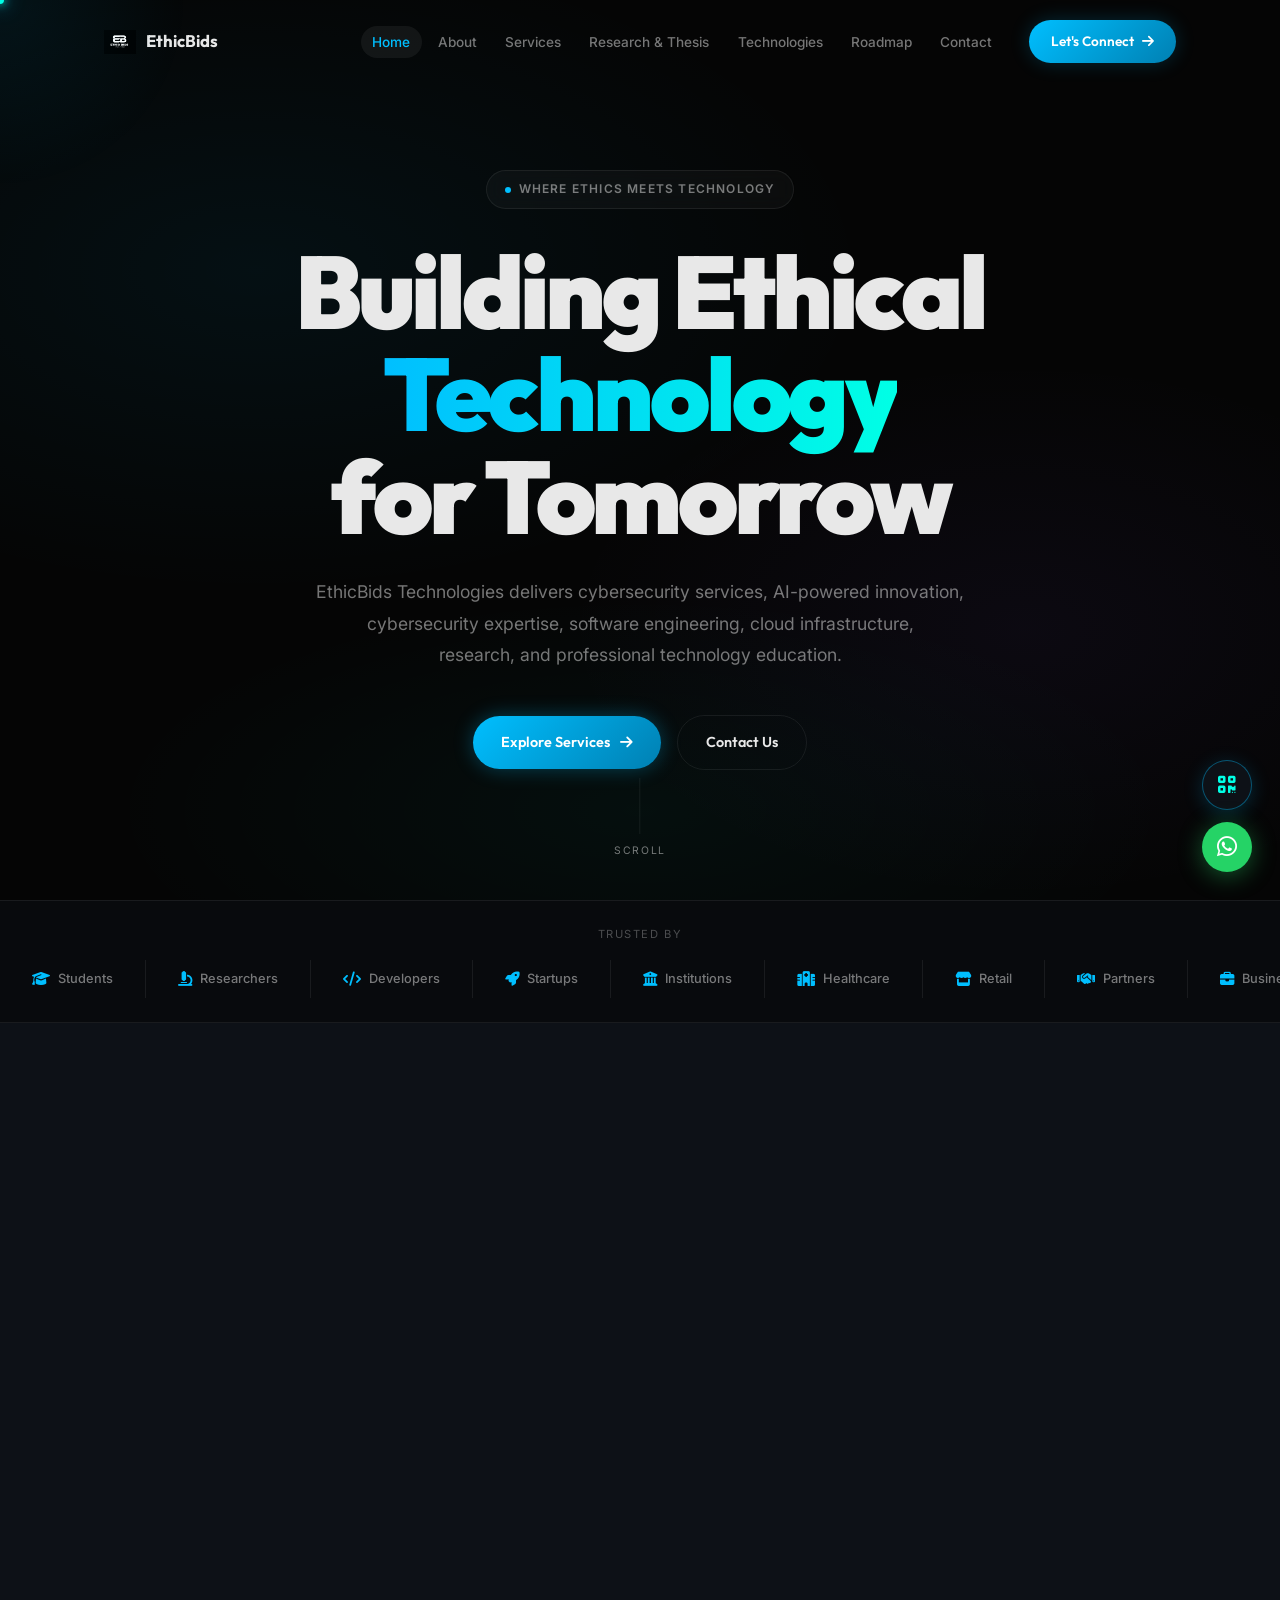
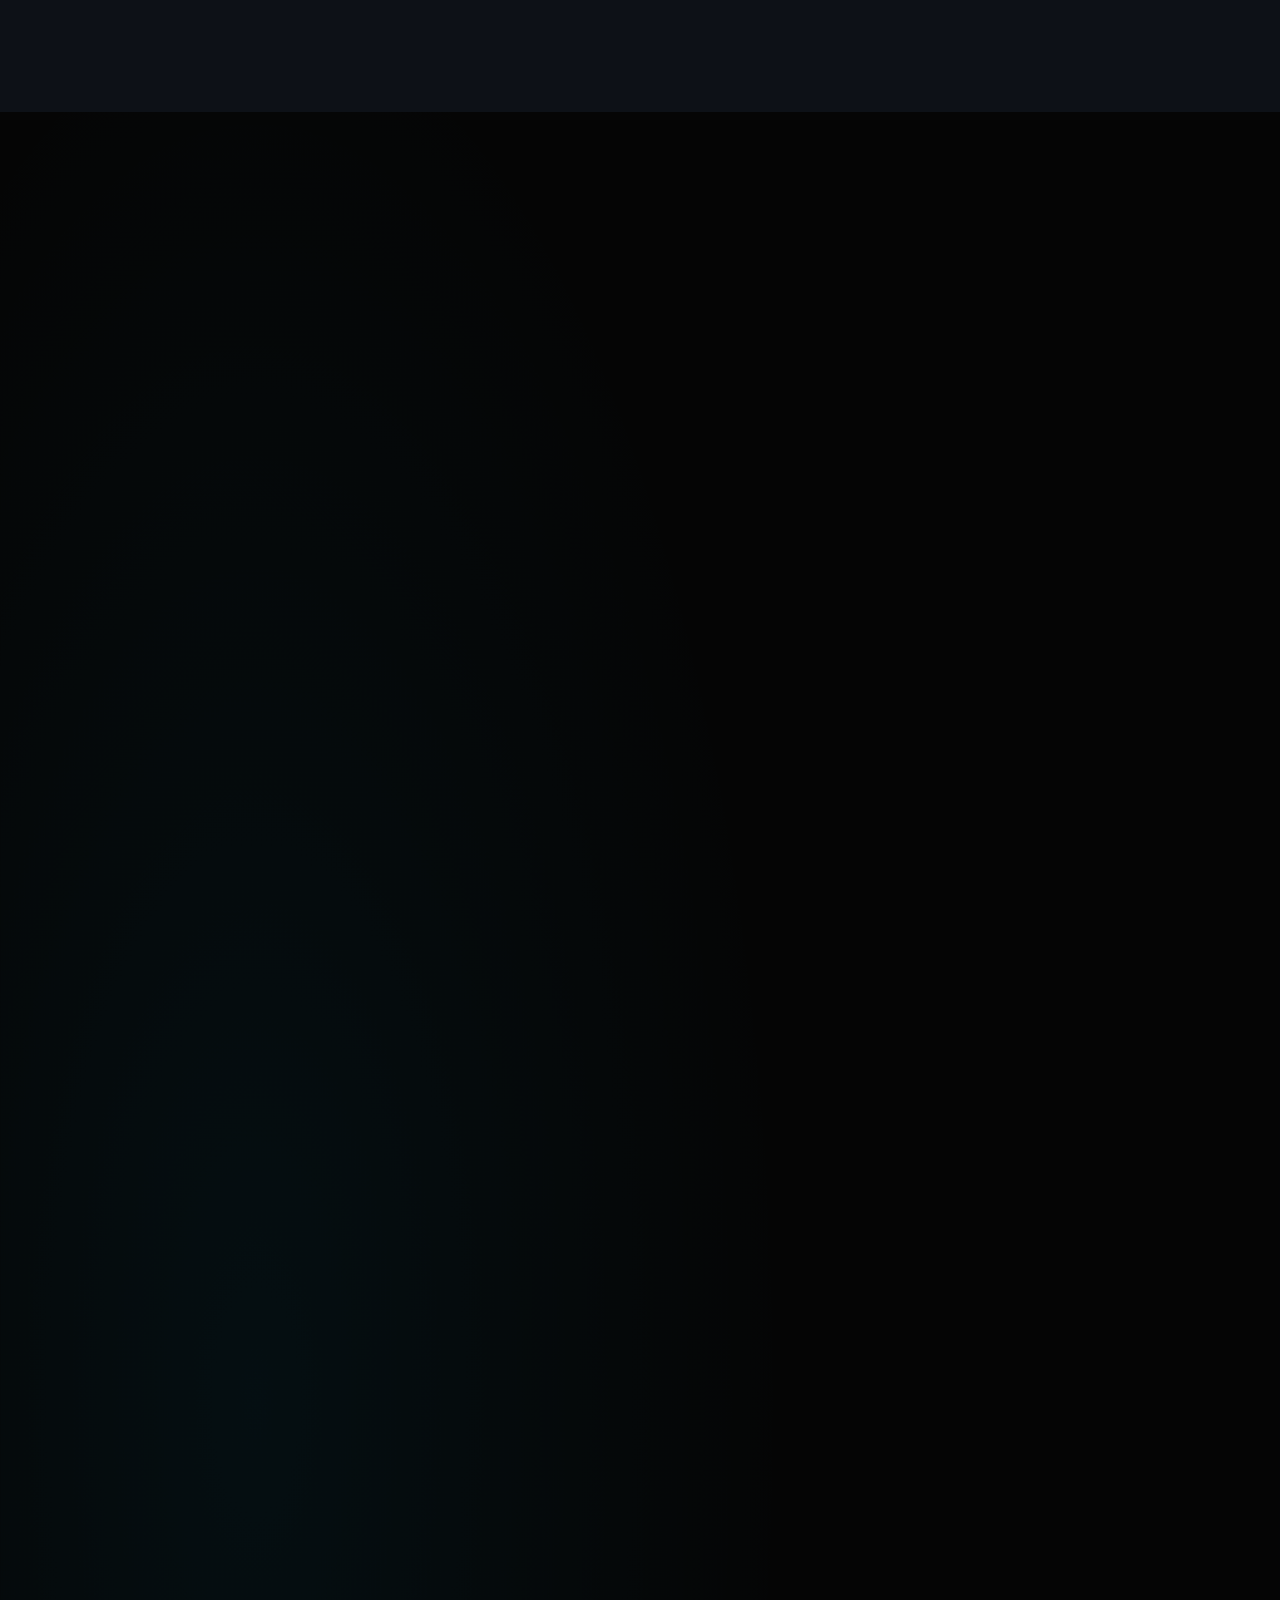
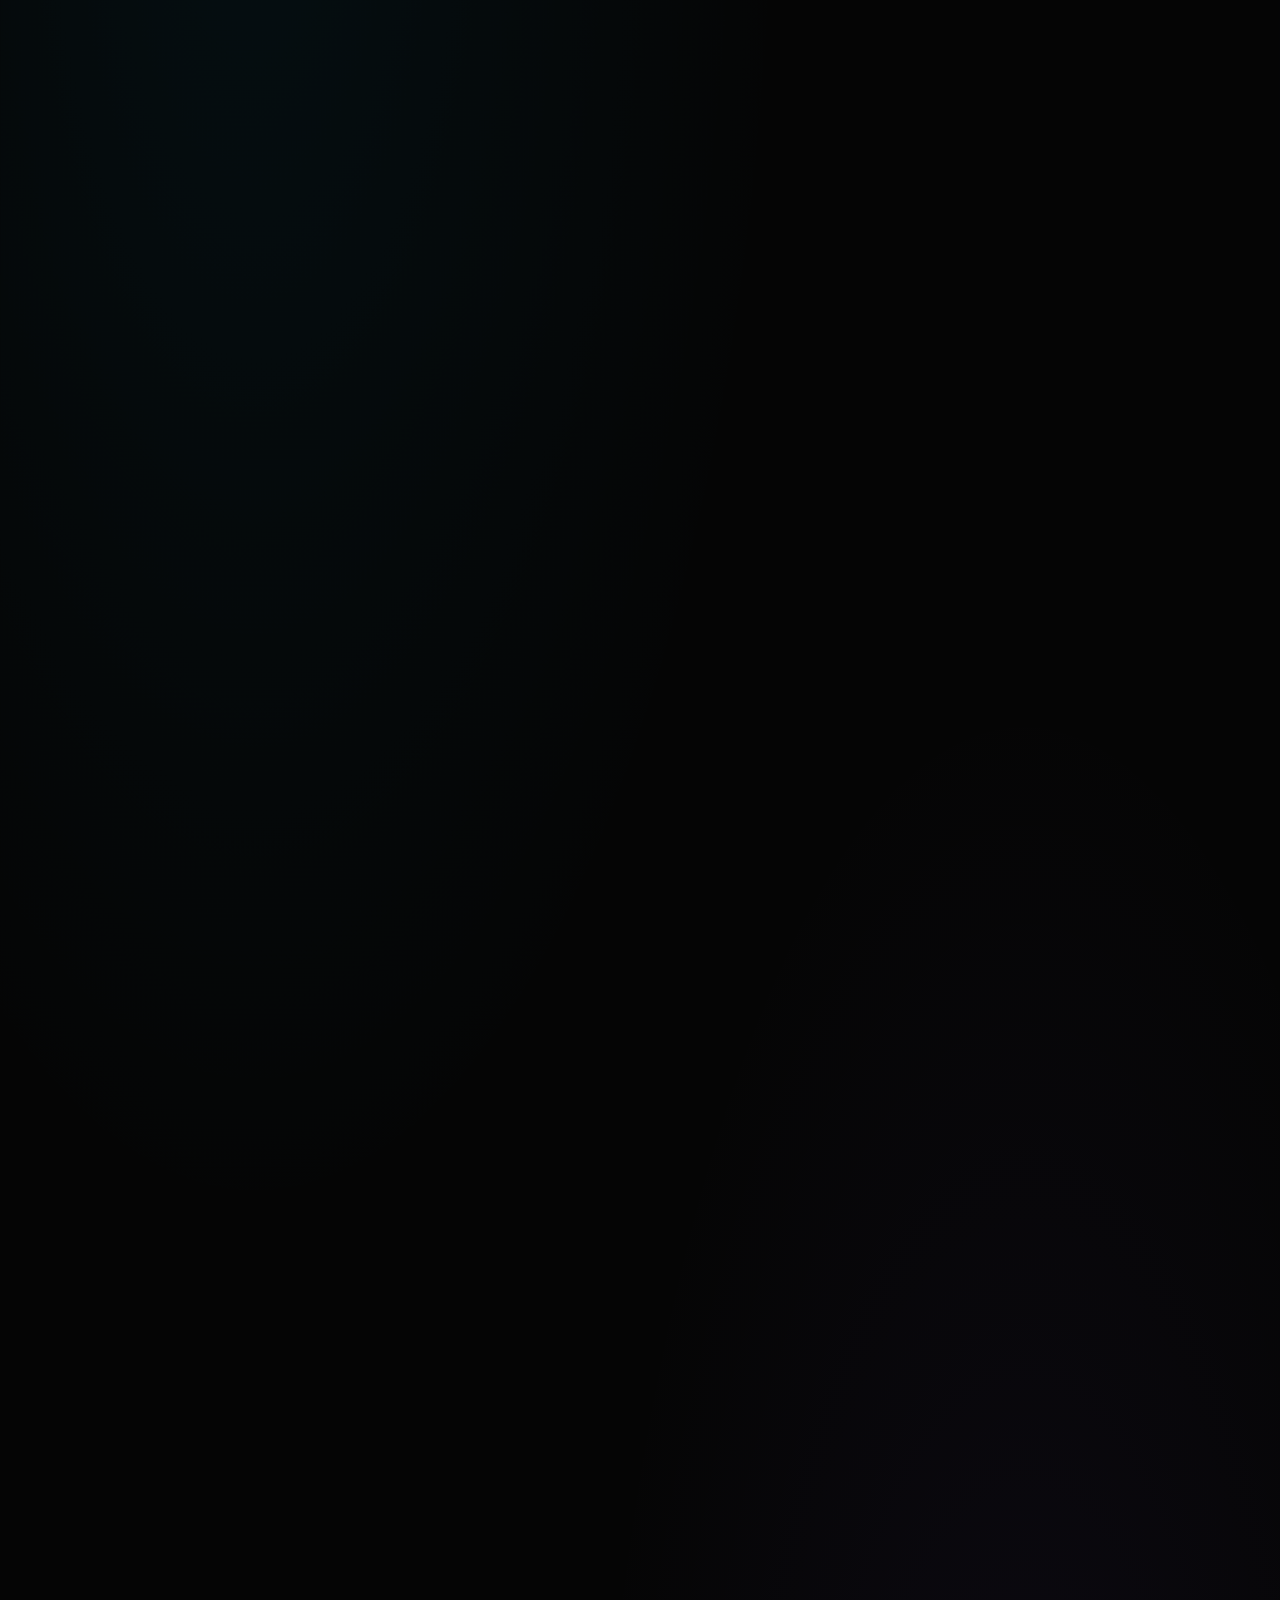
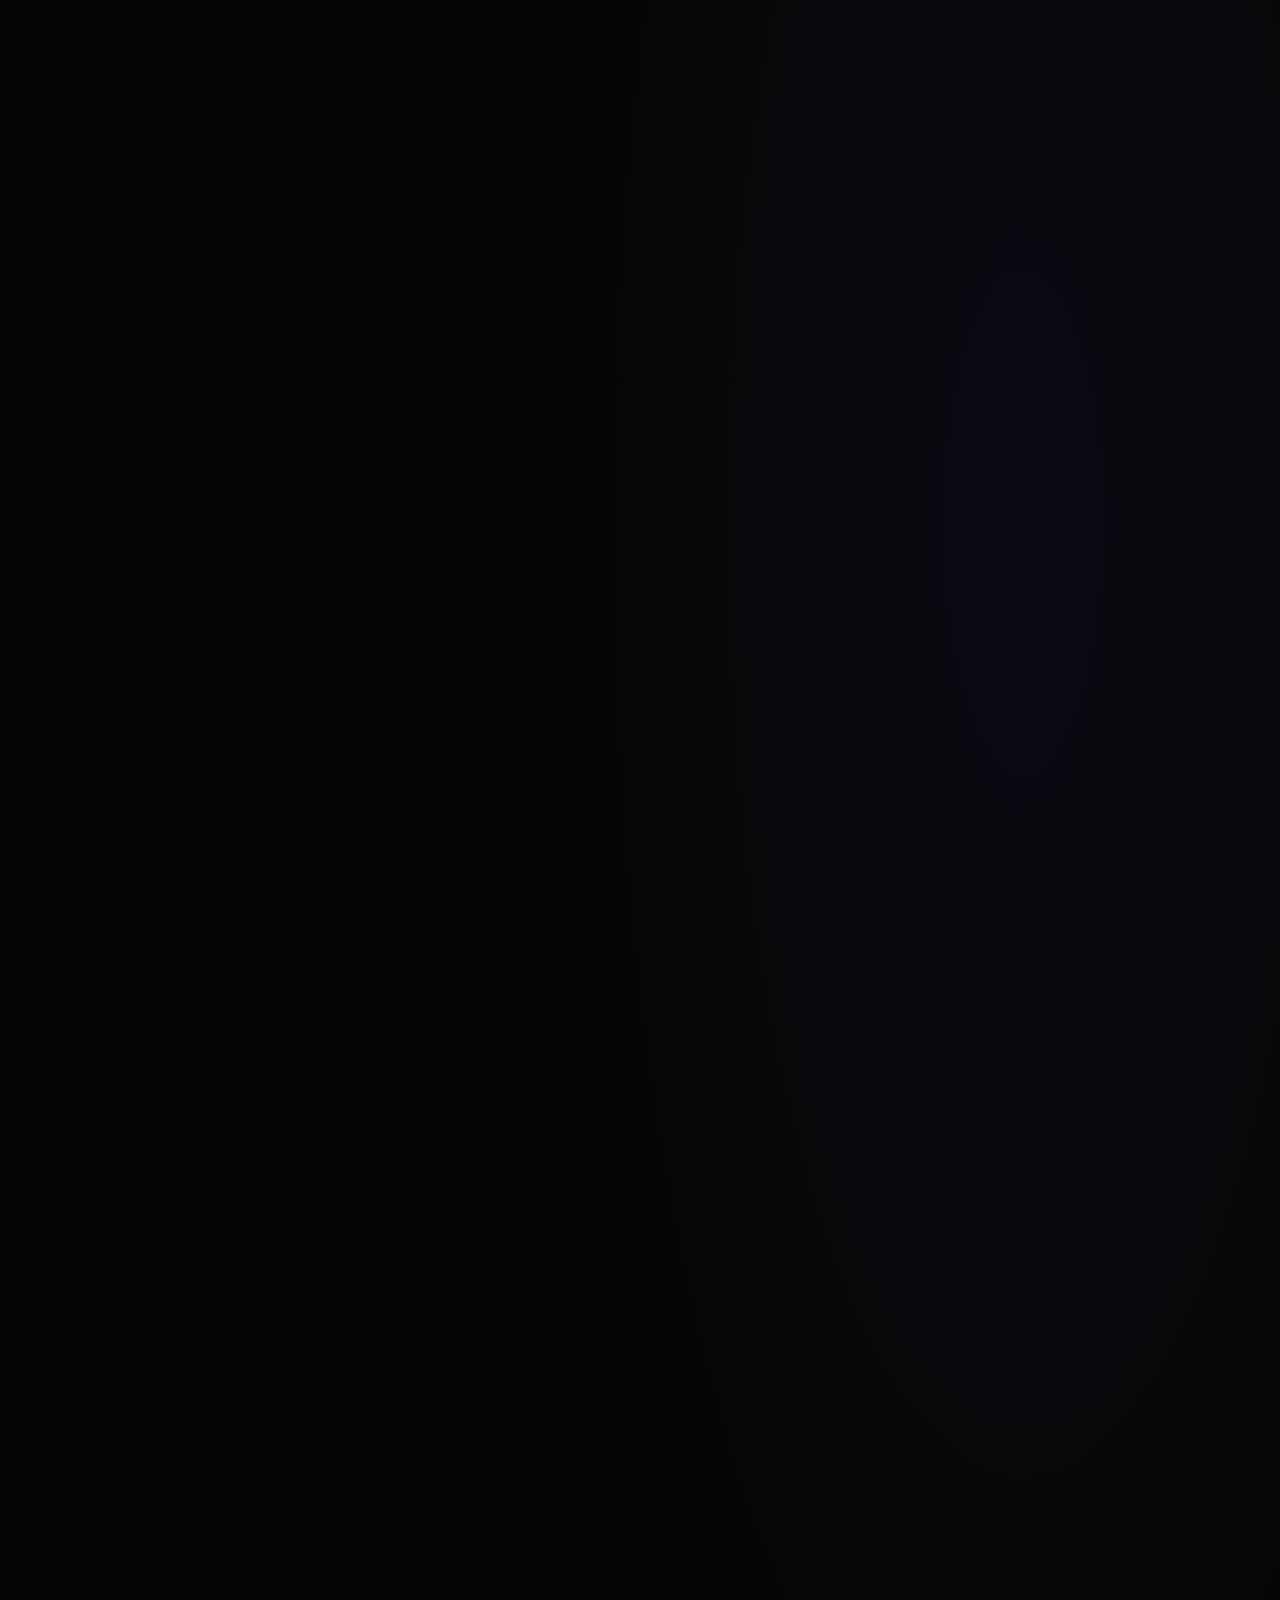
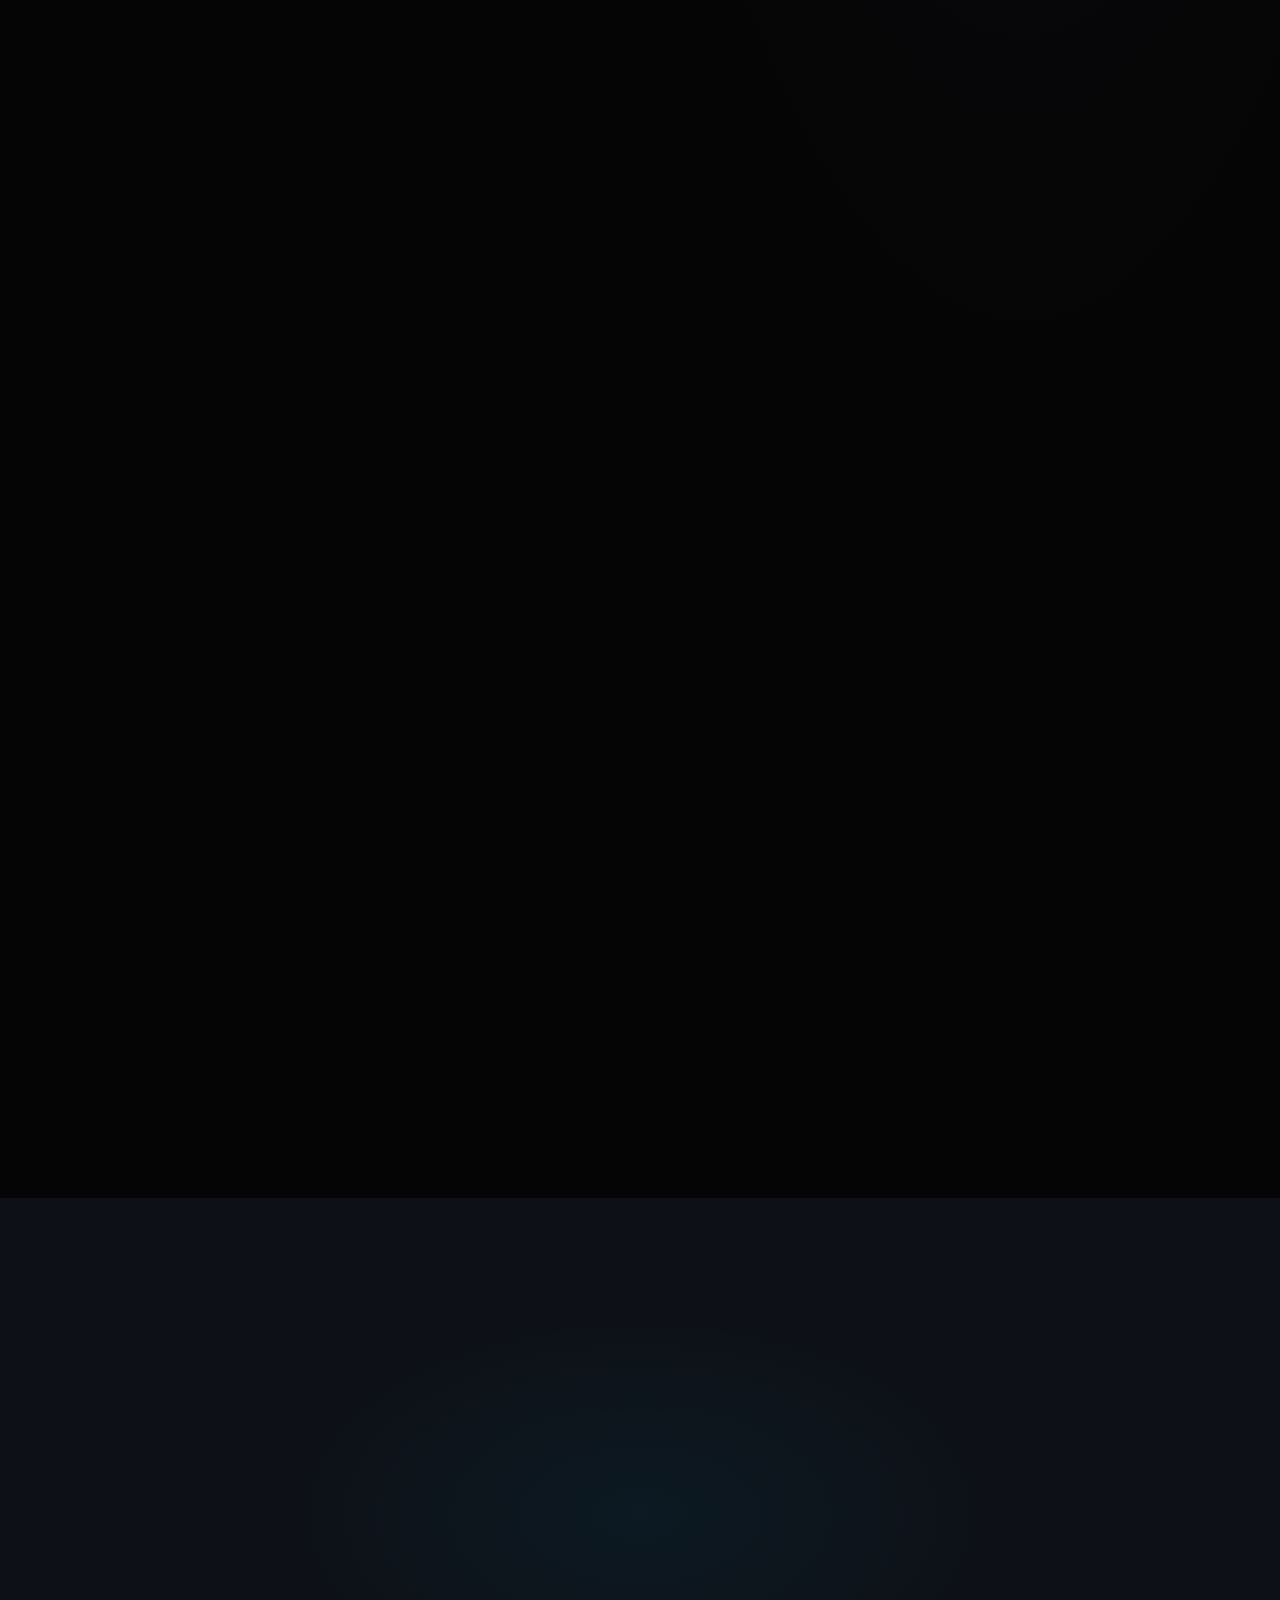
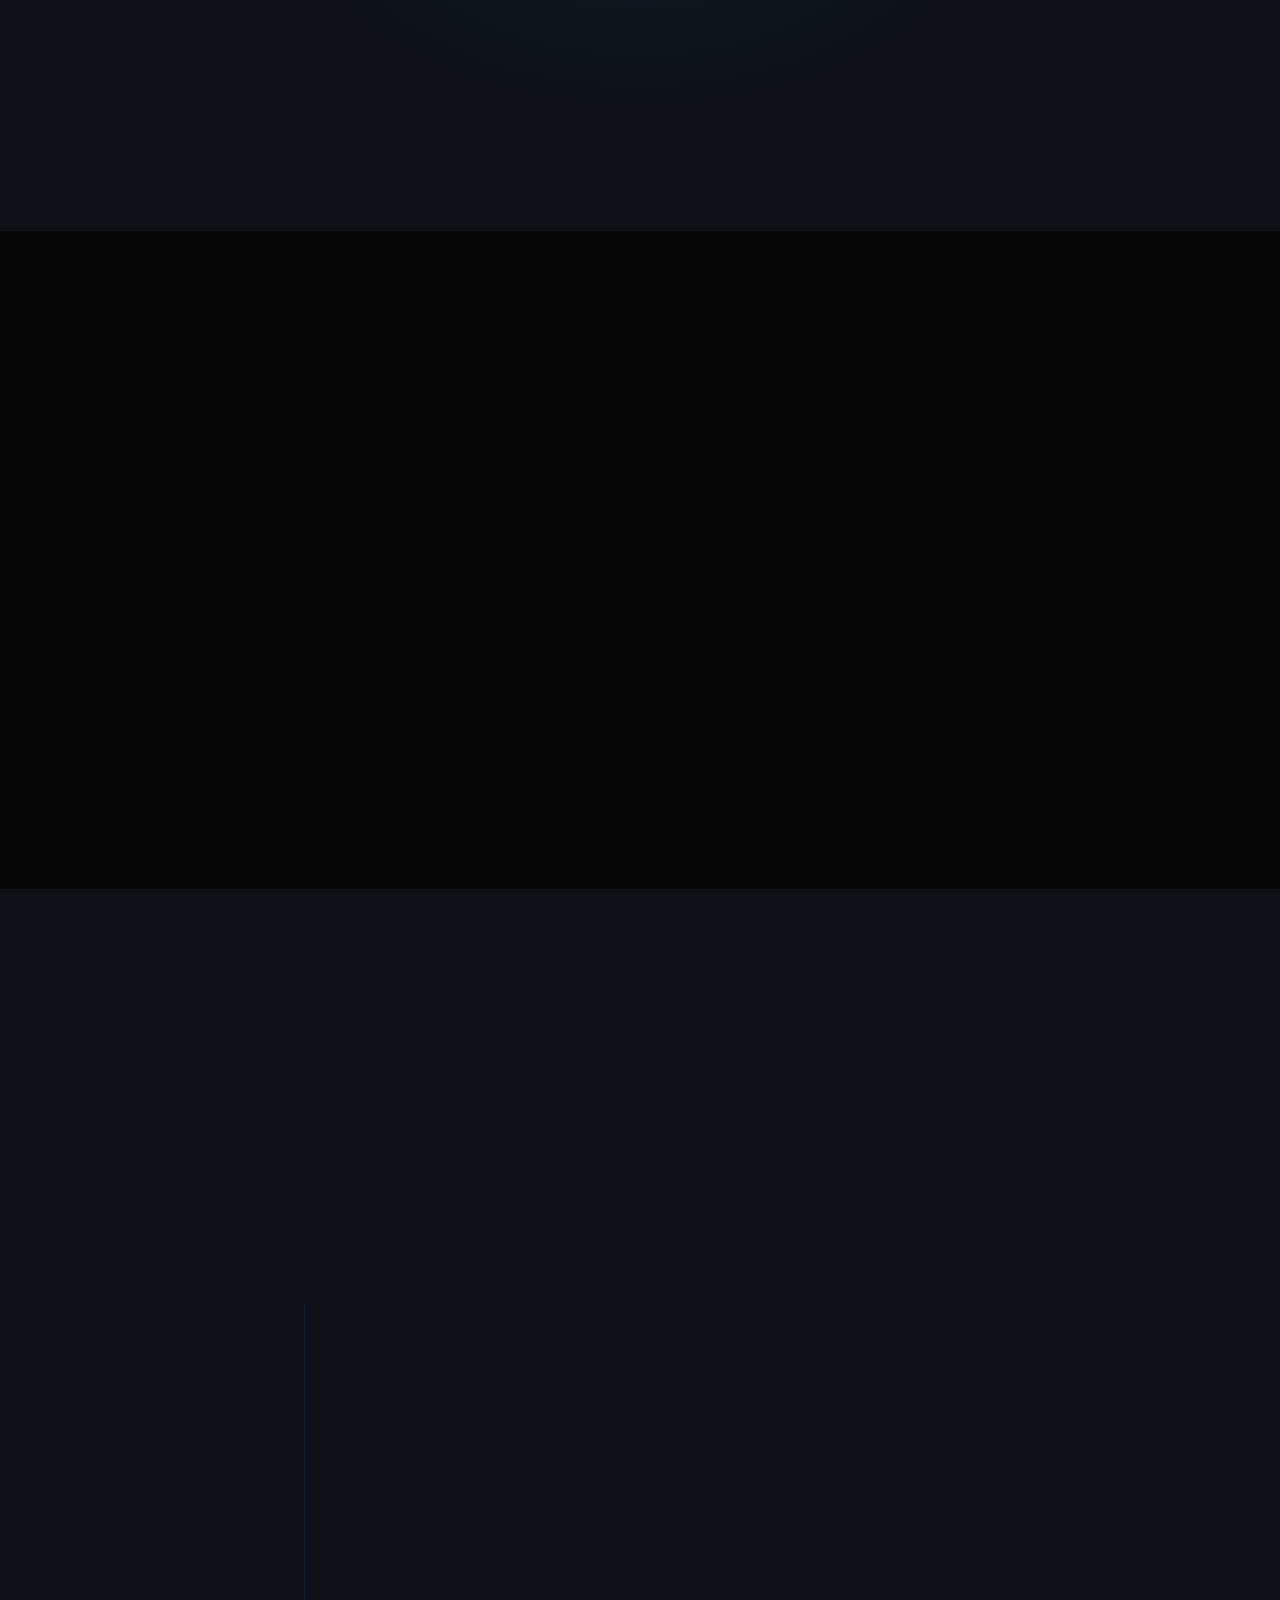
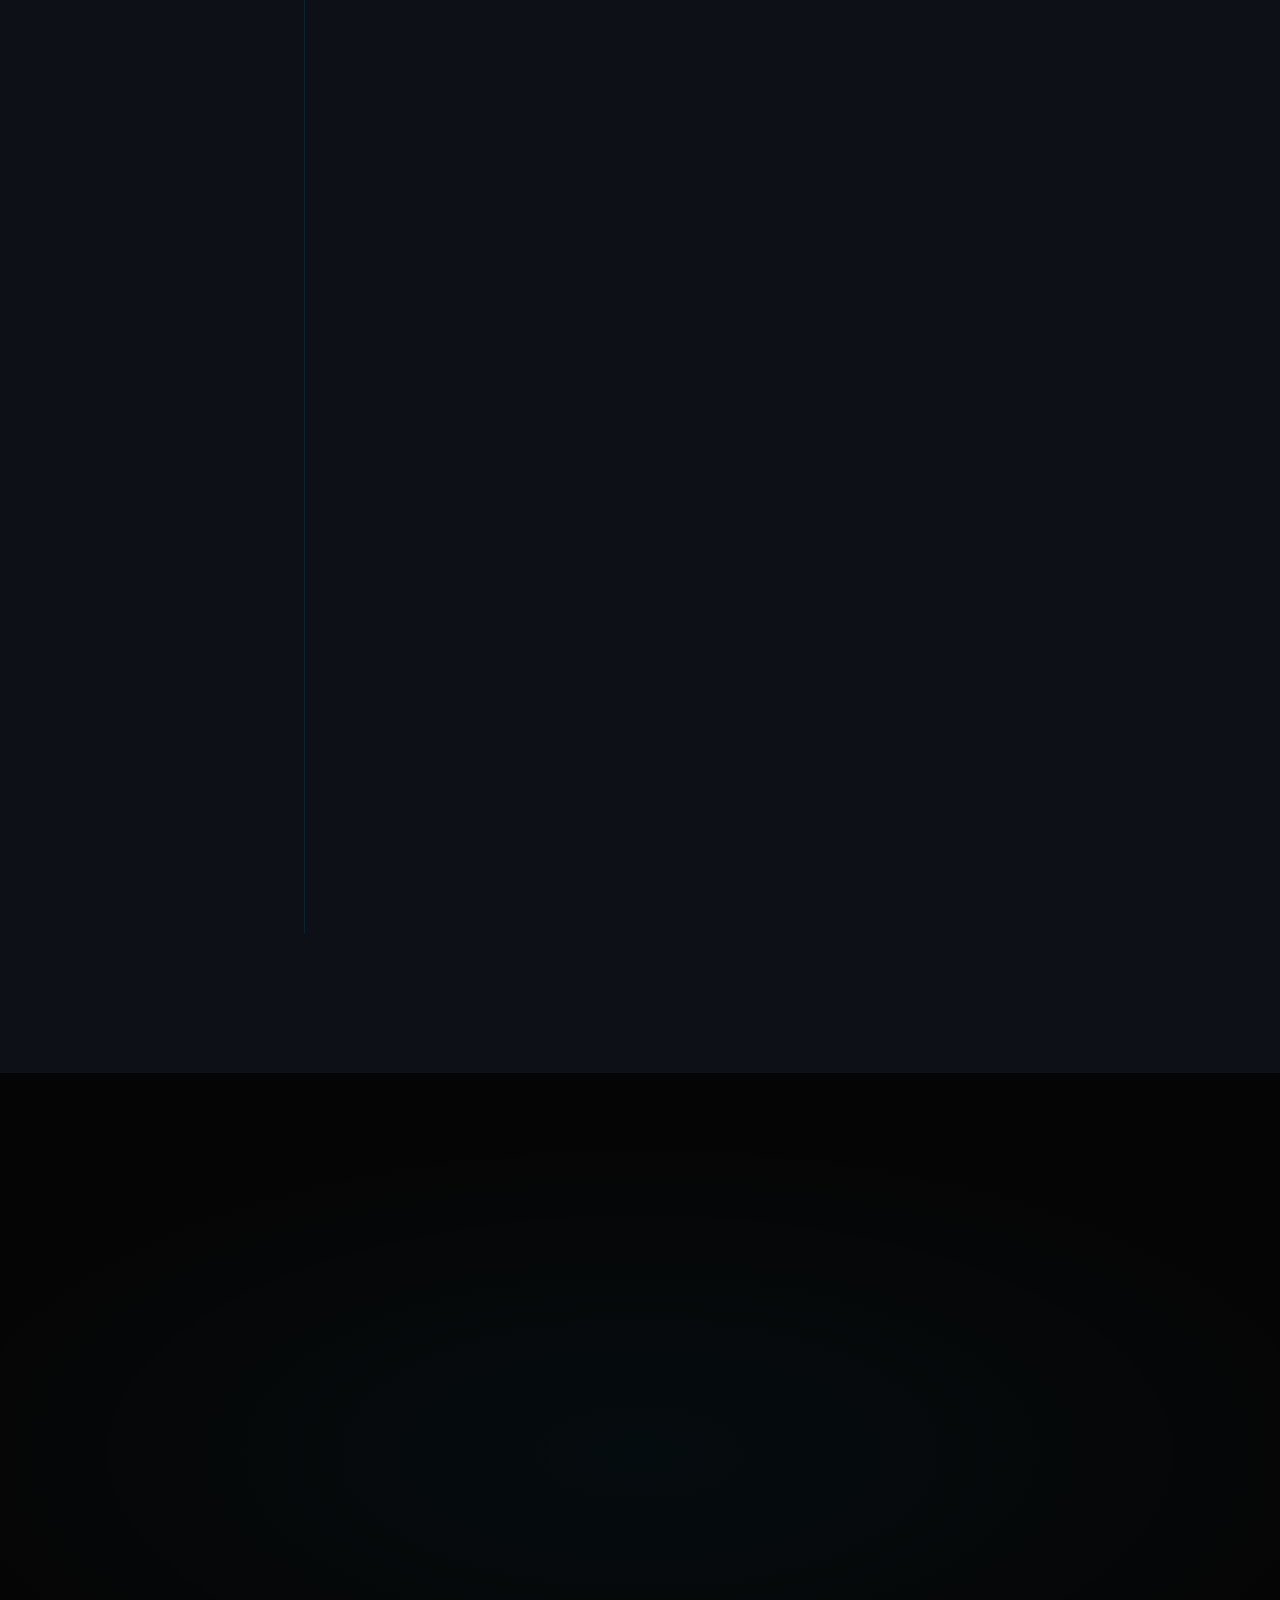
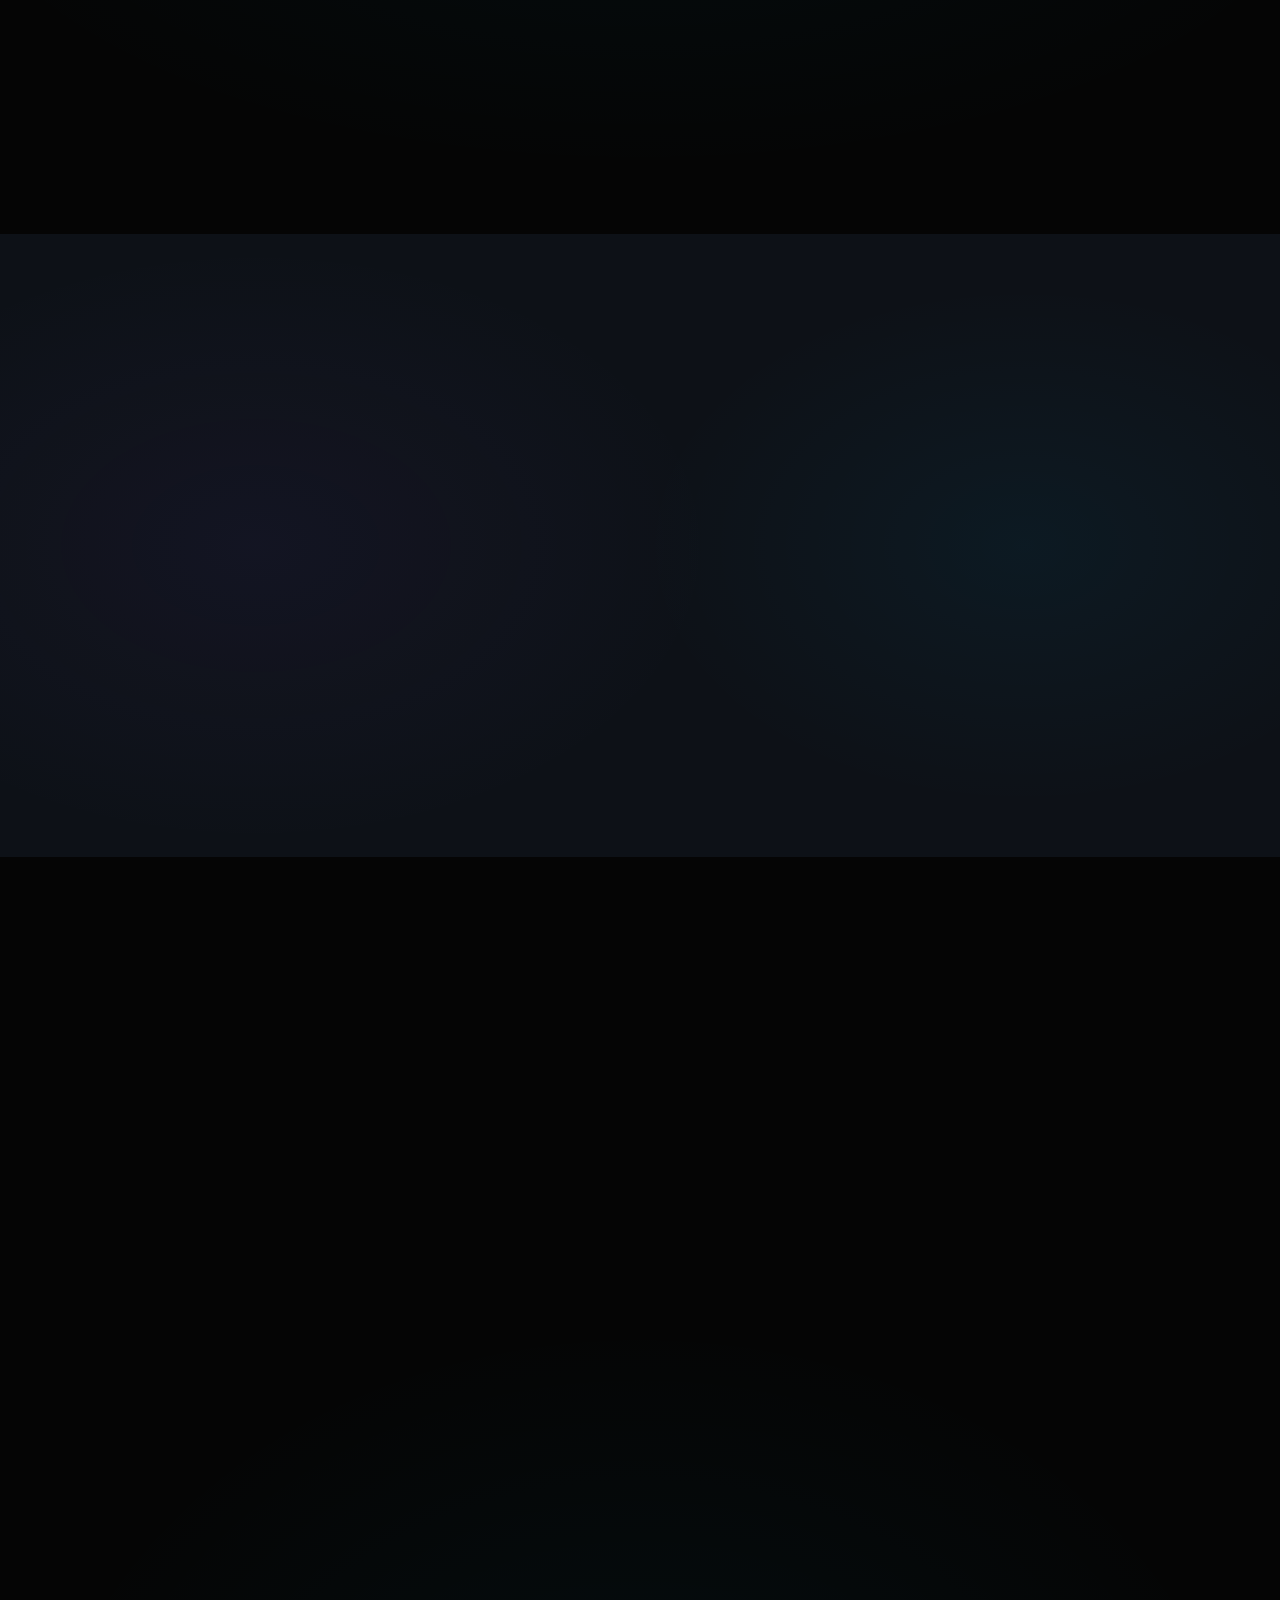
==== commit 9700a53a: "feat(seo): complete SEO optimization suite and Google Search Console verification" ====
--- a/index.html
+++ b/index.html
@@ -4,20 +4,166 @@
 <head>
   <meta charset="UTF-8">
   <meta name="viewport" content="width=device-width, initial-scale=1.0">
-  <title>EthicsBids Technologies — Building Ethical Technology for Tomorrow</title>
-  <meta name="description" content="EthicsBids Technologies delivers secure digital solutions, AI-powered innovation, cybersecurity expertise, software engineering, cloud infrastructure, research, and professional technology education.">
-  <meta name="keywords" content="EthicsBids, cybersecurity, software development, AI, automation, cloud solutions, research, technology consulting, training, ethical technology">
-  <meta name="author" content="EthicsBids Technologies">
-  <meta property="og:title" content="EthicsBids Technologies — Where Ethics Meets Technology">
-  <meta property="og:description" content="Building Ethical Technology for Tomorrow. Cybersecurity, AI, Software Engineering, Cloud & Research.">
+
+  <!-- ═══ PRIMARY SEO META ════════════════════════════ -->
+  <title>EthicBids Technologies | Cybersecurity, AI &amp; Software Development — Coimbatore</title>
+  <meta name="description" content="EthicBids Technologies delivers cybersecurity services, AI solutions, software development, cloud infrastructure, technology training, internships, and research support in Coimbatore, Tamil Nadu.">
+  <meta name="keywords" content="EthicBids Technologies, cybersecurity Coimbatore, software development Tamil Nadu, AI solutions, technology training, data science workshops, cybersecurity workshops, technology internships, ethical technology">
+  <meta name="author" content="EthicBids Technologies">
+  <meta name="robots" content="index, follow, max-snippet:-1, max-image-preview:large, max-video-preview:-1">
+  <link rel="canonical" href="https://ethicbids.vercel.app/">
+
+  <!-- ═══ OPEN GRAPH ════════════════════════════════════ -->
   <meta property="og:type" content="website">
-  <meta property="og:url" content="https://ethicbids.vercel.app">
-  <link rel="icon" href="images/logo.png" type="image/png">
+  <meta property="og:url" content="https://ethicbids.vercel.app/">
+  <meta property="og:site_name" content="EthicBids Technologies">
+  <meta property="og:title" content="EthicBids Technologies | Cybersecurity, AI &amp; Software Development">
+  <meta property="og:description" content="EthicBids Technologies delivers cybersecurity services, AI solutions, software development, cloud infrastructure, technology training, and research support in Coimbatore, Tamil Nadu.">
+  <meta property="og:image" content="https://ethicbids.vercel.app/images/logo.png">
+  <meta property="og:image:width" content="512">
+  <meta property="og:image:height" content="512">
+  <meta property="og:image:alt" content="EthicBids Technologies Logo">
+  <meta property="og:locale" content="en_IN">
+
+  <!-- ═══ TWITTER CARD ══════════════════════════════════ -->
+  <meta name="twitter:card" content="summary">
+  <meta name="twitter:site" content="@ethicbids">
+  <meta name="twitter:title" content="EthicBids Technologies | Cybersecurity, AI &amp; Software Development">
+  <meta name="twitter:description" content="EthicBids Technologies delivers cybersecurity services, AI solutions, software development, technology training, and research support in Coimbatore, Tamil Nadu.">
+  <meta name="twitter:image" content="https://ethicbids.vercel.app/images/logo.png">
+  <meta name="twitter:image:alt" content="EthicBids Technologies Logo">
+
+  <!-- ═══ FAVICON ═══════════════════════════════════════ -->
+  <link rel="icon" href="images/logo.png" type="image/png" sizes="32x32">
+  <link rel="shortcut icon" href="images/logo.png" type="image/png">
+  <link rel="apple-touch-icon" href="images/logo.png">
+
+  <!-- ═══ FONTS ════════════════════════════════════════ -->
   <link rel="preconnect" href="https://fonts.googleapis.com">
   <link rel="preconnect" href="https://fonts.gstatic.com" crossorigin>
-  <link href="https://fonts.googleapis.com/css2?family=Outfit:wght@300;400;500;600;700;800;900&family=Inter:wght@300;400;500;600&display=swap" rel="stylesheet">
-  <link rel="stylesheet" href="https://cdnjs.cloudflare.com/ajax/libs/font-awesome/6.5.1/css/all.min.css">
+  <link rel="preload" as="style" href="https://fonts.googleapis.com/css2?family=Outfit:wght@300;400;500;600;700;800;900&family=Inter:wght@300;400;500;600&display=swap" onload="this.onload=null;this.rel='stylesheet'">
+  <noscript><link rel="stylesheet" href="https://fonts.googleapis.com/css2?family=Outfit:wght@300;400;500;600;700;800;900&family=Inter:wght@300;400;500;600&display=swap"></noscript>
+
+  <!-- ═══ ICONS & STYLES ════════════════════════════════ -->
+  <link rel="stylesheet" href="https://cdnjs.cloudflare.com/ajax/libs/font-awesome/6.5.1/css/all.min.css" crossorigin="anonymous">
   <link rel="stylesheet" href="styles.css">
+
+  <!-- ═══ STRUCTURED DATA — Organization ══════════════ -->
+  <script type="application/ld+json">
+  {
+    "@context": "https://schema.org",
+    "@type": "Organization",
+    "@id": "https://ethicbids.vercel.app/#organization",
+    "name": "EthicBids Technologies",
+    "alternateName": "EthicBids",
+    "url": "https://ethicbids.vercel.app/",
+    "logo": {
+      "@type": "ImageObject",
+      "url": "https://ethicbids.vercel.app/images/logo.png",
+      "width": 512,
+      "height": 512
+    },
+    "description": "EthicBids Technologies delivers cybersecurity services, AI solutions, software development, cloud infrastructure, technology training, internships, and research support in Coimbatore, Tamil Nadu.",
+    "foundingDate": "2026",
+    "areaServed": [
+      {
+        "@type": "City",
+        "name": "Coimbatore"
+      },
+      {
+        "@type": "State",
+        "name": "Tamil Nadu"
+      },
+      {
+        "@type": "Country",
+        "name": "India"
+      }
+    ],
+    "contactPoint": [
+      {
+        "@type": "ContactPoint",
+        "telephone": "+91-6383649726",
+        "contactType": "customer service",
+        "email": "ethicbids@gmail.com",
+        "areaServed": "IN",
+        "availableLanguage": ["English", "Tamil"]
+      }
+    ],
+    "sameAs": [
+      "https://github.com/ethicbids-tech",
+      "https://instagram.com/ethicbids_official"
+    ],
+    "knowsAbout": [
+      "Cybersecurity",
+      "Software Development",
+      "Artificial Intelligence",
+      "Cloud Computing",
+      "Technology Training",
+      "Data Science",
+      "Technology Consulting"
+    ]
+  }
+  </script>
+
+  <!-- ═══ STRUCTURED DATA — WebSite ═══════════════════ -->
+  <script type="application/ld+json">
+  {
+    "@context": "https://schema.org",
+    "@type": "WebSite",
+    "@id": "https://ethicbids.vercel.app/#website",
+    "url": "https://ethicbids.vercel.app/",
+    "name": "EthicBids Technologies",
+    "description": "Cybersecurity, AI, Software Development, Cloud Solutions, Technology Training — Coimbatore, Tamil Nadu",
+    "publisher": {
+      "@id": "https://ethicbids.vercel.app/#organization"
+    },
+    "inLanguage": "en-IN"
+  }
+  </script>
+
+  <!-- ═══ STRUCTURED DATA — LocalBusiness ════════════ -->
+  <script type="application/ld+json">
+  {
+    "@context": "https://schema.org",
+    "@type": "LocalBusiness",
+    "@id": "https://ethicbids.vercel.app/#localbusiness",
+    "name": "EthicBids Technologies",
+    "image": "https://ethicbids.vercel.app/images/logo.png",
+    "url": "https://ethicbids.vercel.app/",
+    "telephone": "+91-6383649726",
+    "email": "ethicbids@gmail.com",
+    "description": "EthicBids Technologies is a technology company in Coimbatore offering cybersecurity, AI, software development, cloud solutions, and technology education.",
+    "address": {
+      "@type": "PostalAddress",
+      "addressLocality": "Coimbatore",
+      "addressRegion": "Tamil Nadu",
+      "addressCountry": "IN"
+    },
+    "geo": {
+      "@type": "GeoCoordinates",
+      "latitude": 11.0168,
+      "longitude": 76.9558
+    },
+    "priceRange": "₹₹",
+    "currenciesAccepted": "INR",
+    "paymentAccepted": "Bank Transfer, UPI",
+    "hasMap": "https://maps.google.com/?q=Coimbatore,Tamil+Nadu,India",
+    "sameAs": [
+      "https://github.com/ethicbids-tech",
+      "https://instagram.com/ethicbids_official"
+    ],
+    "knowsAbout": [
+      "Cybersecurity Services",
+      "Penetration Testing",
+      "Software Development",
+      "AI Solutions",
+      "Cloud Infrastructure",
+      "Technology Workshops",
+      "Technology Internships",
+      "Data Science Training"
+    ]
+  }
+  </script>
 </head>
 
 <body>
@@ -35,10 +181,10 @@
         <div class="ring ring-3"></div>
       </div>
       <div class="preloader-logo">
-        <img src="images/logo.png" alt="EthicsBids Technologies" class="preloader-logo-img">
+        <img src="images/logo.png" alt="EthicBids Technologies" class="preloader-logo-img" width="48" height="48">
       </div>
       <div class="preloader-text">
-        <span class="preloader-name">EthicsBids Technologies</span>
+        <span class="preloader-name">EthicBids Technologies</span>
         <span class="preloader-tagline">Where Ethics Meets Technology</span>
       </div>
       <div class="preloader-bar">
@@ -50,9 +196,9 @@
   <!-- Navigation -->
   <nav id="navbar" class="navbar" role="navigation" aria-label="Main navigation">
     <div class="nav-container">
-      <a href="#hero" class="nav-logo" aria-label="EthicsBids Technologies Home">
-        <img src="images/logo.png" alt="EthicsBids" class="nav-logo-img">
-        <span class="nav-logo-text">EthicsBids</span>
+      <a href="#hero" class="nav-logo" aria-label="EthicBids Technologies Home">
+        <img src="images/logo.png" alt="EthicBids Technologies" class="nav-logo-img" width="32" height="32" fetchpriority="high">
+        <span class="nav-logo-text">EthicBids</span>
       </a>
 
       <ul class="nav-links" id="navLinks" role="list">
@@ -95,7 +241,7 @@
   <!-- ═══════════════════════════════════════════ -->
   <!--  HERO                                       -->
   <!-- ═══════════════════════════════════════════ -->
-  <section id="hero" class="hero" aria-label="Hero">
+  <section id="hero" class="hero" aria-label="EthicBids Technologies — Home">
     <canvas id="heroCanvas" class="hero-canvas" aria-hidden="true"></canvas>
     <div class="hero-aurora" aria-hidden="true"></div>
     <div class="hero-particles" id="heroParticles" aria-hidden="true"></div>
@@ -113,7 +259,7 @@
       </h1>
 
       <p class="hero-sub reveal-up" style="--delay: 0.3s">
-        EthicsBids Technologies delivers secure digital solutions, AI-powered innovation,<br class="desktop-br">
+        EthicBids Technologies delivers cybersecurity services, AI-powered innovation,<br class="desktop-br">
         cybersecurity expertise, software engineering, cloud infrastructure,<br class="desktop-br">
         research, and professional technology education.
       </p>
@@ -172,7 +318,7 @@
   <!-- ═══════════════════════════════════════════ -->
   <!--  ABOUT                                      -->
   <!-- ═══════════════════════════════════════════ -->
-  <section id="about" class="section about-section" aria-label="About EthicsBids Technologies">
+  <section id="about" class="section about-section" aria-label="About EthicBids Technologies">
     <div class="container">
       <div class="about-grid">
         <div class="about-visual scroll-reveal">
@@ -204,7 +350,7 @@
             <span class="text-accent">serves people</span>
           </h2>
           <p class="section-body">
-            EthicsBids Technologies is an innovation-driven technology company delivering ethical, secure, and intelligent digital solutions. We combine cybersecurity, artificial intelligence, software engineering, cloud infrastructure, and professional education under one unified mission.
+            EthicBids Technologies is an innovation-driven technology company based in Coimbatore, Tamil Nadu, delivering ethical, secure, and intelligent digital solutions. We combine cybersecurity, artificial intelligence, software engineering, cloud infrastructure, and professional education under one unified mission.
           </p>
           <p class="section-body">
             We work with students, startups, businesses, institutions, and organizations — building technology that is not just powerful, but responsible.
@@ -233,13 +379,13 @@
   </section>
 
   <!-- ═══════════════════════════════════════════ -->
-  <!--  WHY CHOOSE ETHICSBIDS                      -->
-  <!-- ═══════════════════════════════════════════ -->
-  <section id="why" class="section why-section" aria-label="Why Choose EthicsBids">
+  <!--  WHY CHOOSE ETHICBIDS                      -->
+  <!-- ═══════════════════════════════════════════ -->
+  <section id="why" class="section why-section" aria-label="Why Choose EthicBids Technologies">
     <div class="container">
       <div class="section-header scroll-reveal">
         <div class="section-tag">Why Us</div>
-        <h2 class="section-headline centered">Why Choose<br><span class="text-accent">EthicsBids</span></h2>
+        <h2 class="section-headline centered">Why Choose<br><span class="text-accent">EthicBids</span></h2>
         <p class="section-desc centered">We combine expertise, innovation, and affordability to deliver solutions that make a difference.</p>
       </div>
 
@@ -1173,7 +1319,7 @@
           <div class="attribution-line" aria-hidden="true"></div>
           <div class="attribution-info">
             <span class="attribution-name">Founder</span>
-            <span class="attribution-title">EthicsBids Technologies</span>
+            <span class="attribution-title">EthicBids Technologies</span>
           </div>
         </div>
       </div>
@@ -1359,9 +1505,9 @@
     <div class="container">
       <div class="footer-top">
         <div class="footer-brand">
-          <a href="#hero" class="footer-logo" aria-label="EthicsBids Technologies">
-            <img src="images/logo.png" alt="EthicsBids Technologies" class="footer-logo-img">
-            <span>EthicsBids Technologies</span>
+          <a href="#hero" class="footer-logo" aria-label="EthicBids Technologies — Home">
+            <img src="images/logo.png" alt="EthicBids Technologies" class="footer-logo-img" width="28" height="28" loading="lazy">
+            <span>EthicBids Technologies</span>
           </a>
           <p class="footer-tagline">Where Ethics Meets Technology</p>
         </div>
@@ -1399,7 +1545,7 @@
       </div>
 
       <div class="footer-bottom">
-        <p>&copy; 2026 EthicsBids Technologies. All rights reserved.</p>
+        <p>&copy; 2026 EthicBids Technologies. All rights reserved.</p>
         <p class="footer-bottom-tagline">Where Ethics Meets Technology</p>
       </div>
     </div>
@@ -1435,7 +1581,7 @@
       </div>
 
       <div class="qr-img-wrapper">
-        <img src="images/whatsapp-qr.png" alt="EthicsBids Technologies WhatsApp QR Code" class="qr-modal-img">
+        <img src="images/whatsapp-qr.png" alt="EthicBids Technologies WhatsApp QR Code" class="qr-modal-img">
         <div class="qr-scan-line" aria-hidden="true"></div>
       </div>
 
@@ -1488,7 +1634,7 @@
     <i class="fas fa-chevron-up" aria-hidden="true"></i>
   </button>
 
-  <script src="script.js"></script>
+  <script src="script.js" defer></script>
 </body>
 
 </html>
--- a/styles.css
+++ b/styles.css
@@ -1,5 +1,5 @@
 /* =====================================================
-   EthicsBids Technologies — Premium Design System
+   EthicBids Technologies — Premium Design System
    ===================================================== */
 
 /* ─── 1. DESIGN TOKENS ──────────────────────────────── */
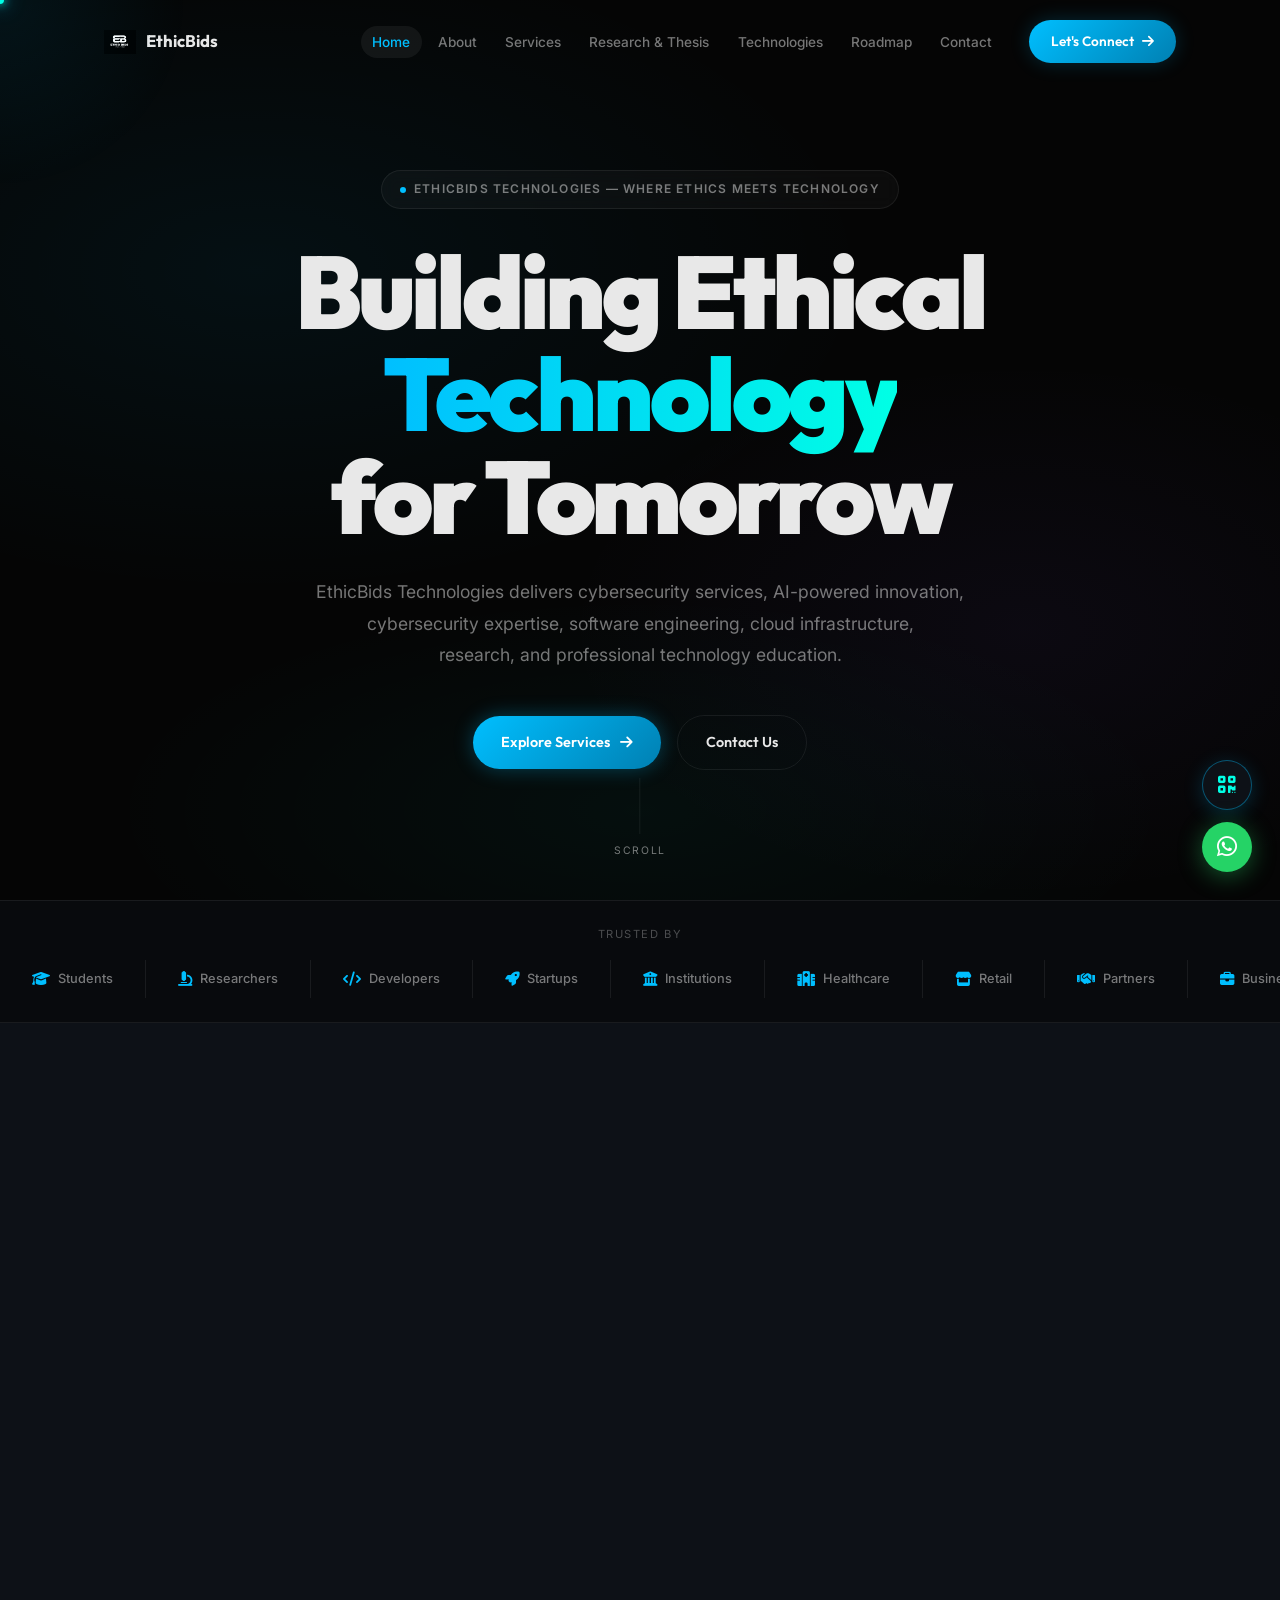
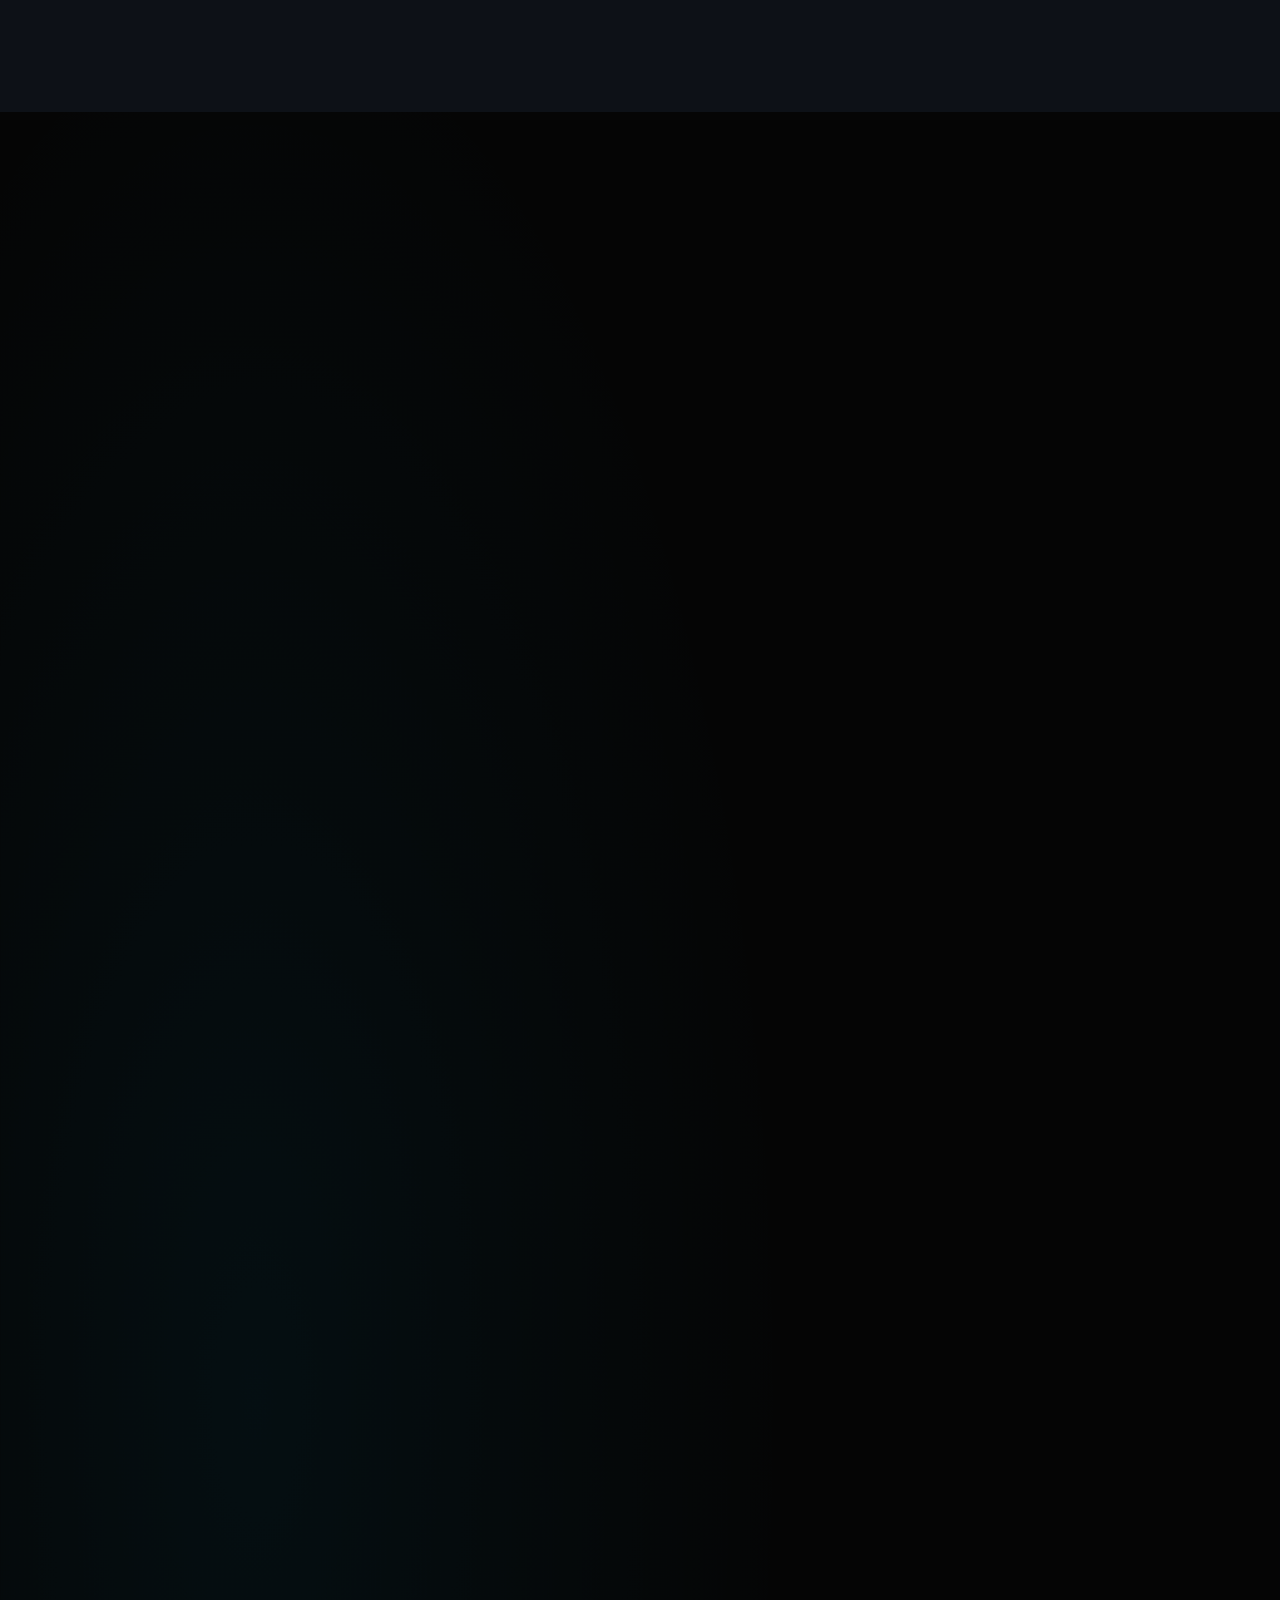
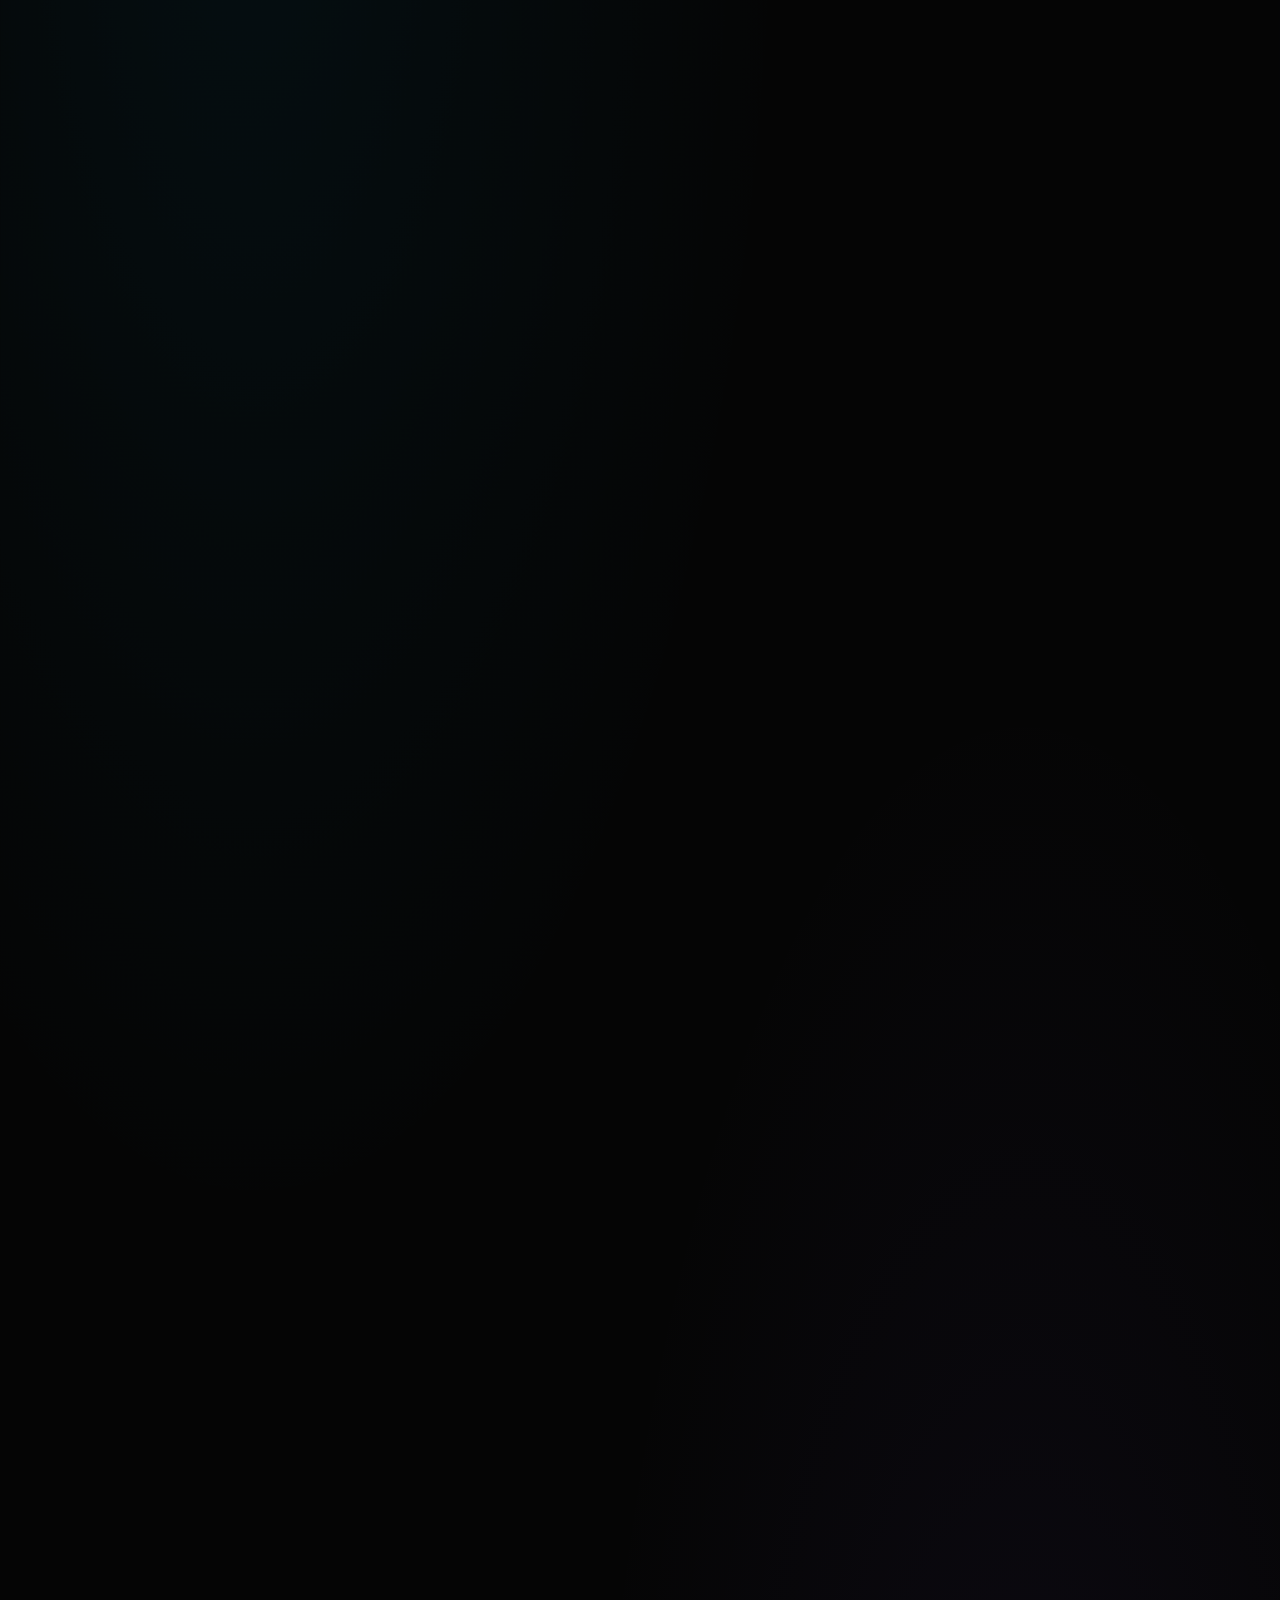
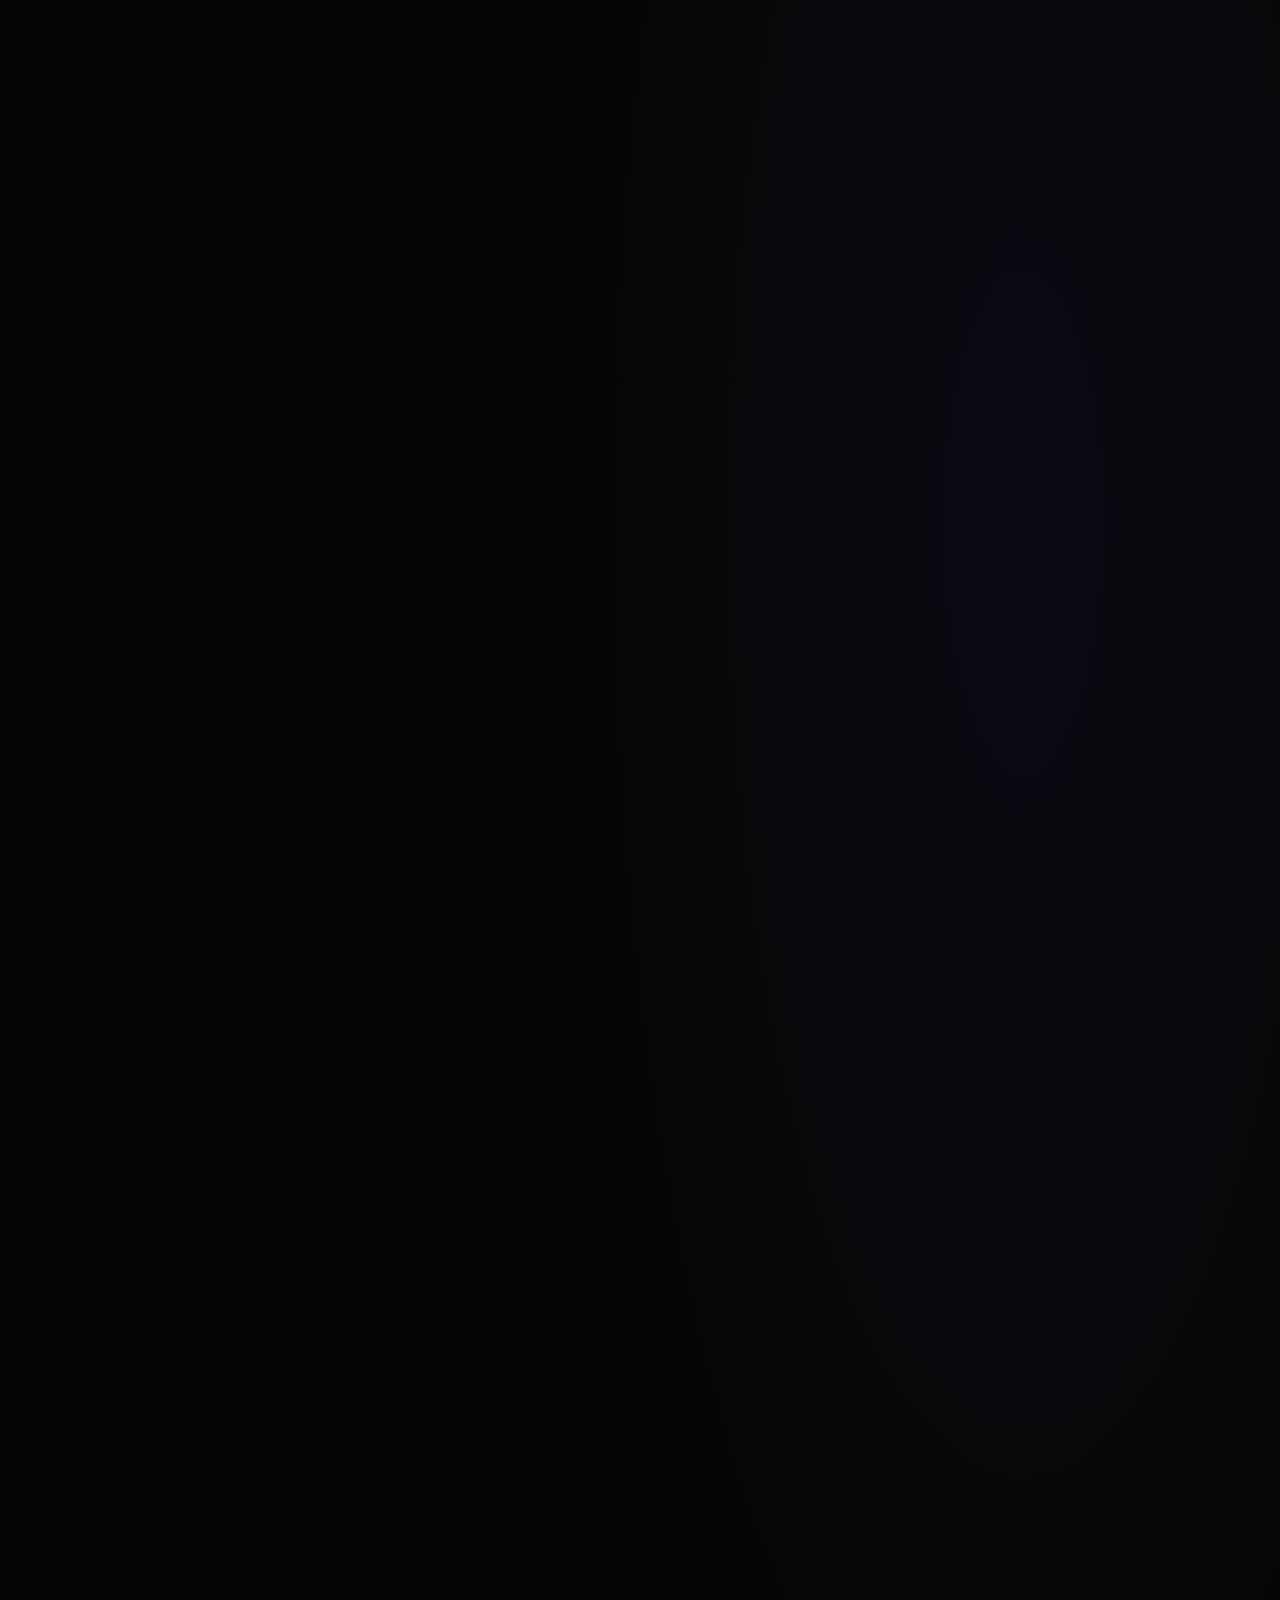
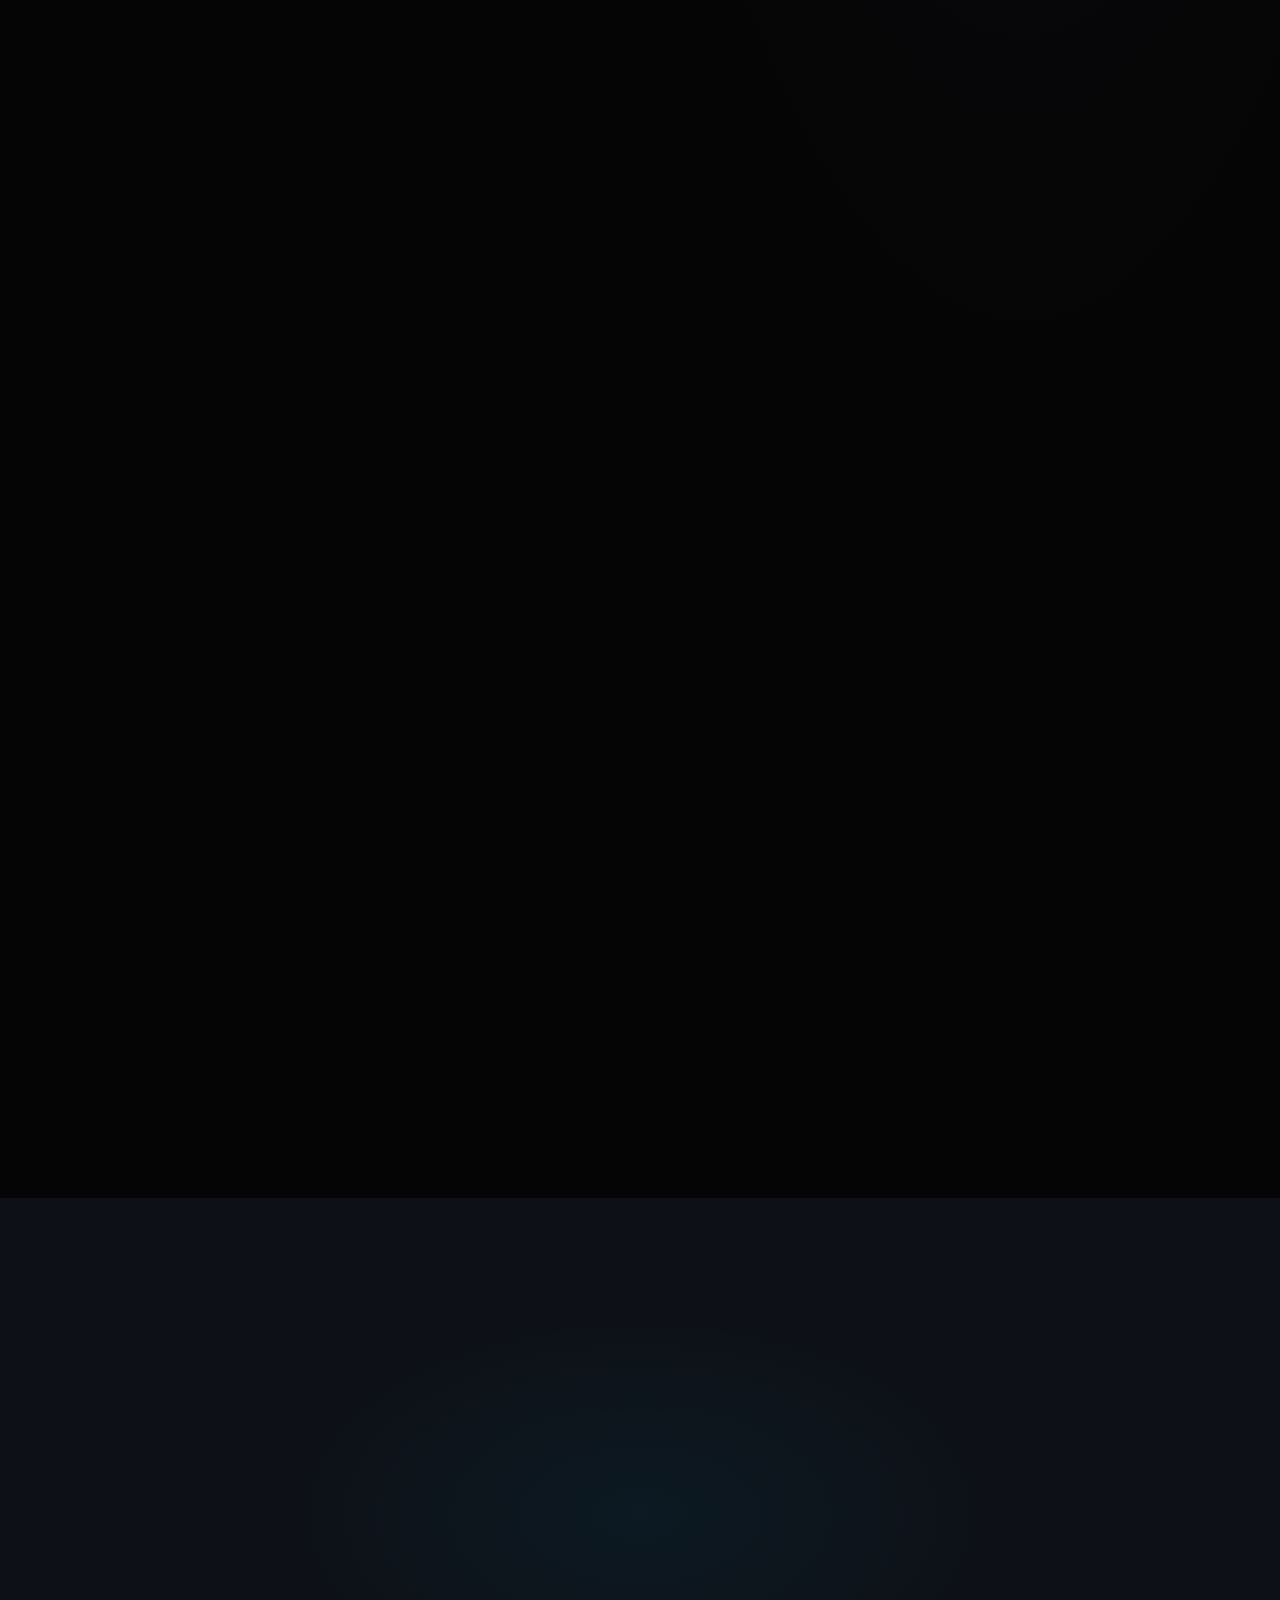
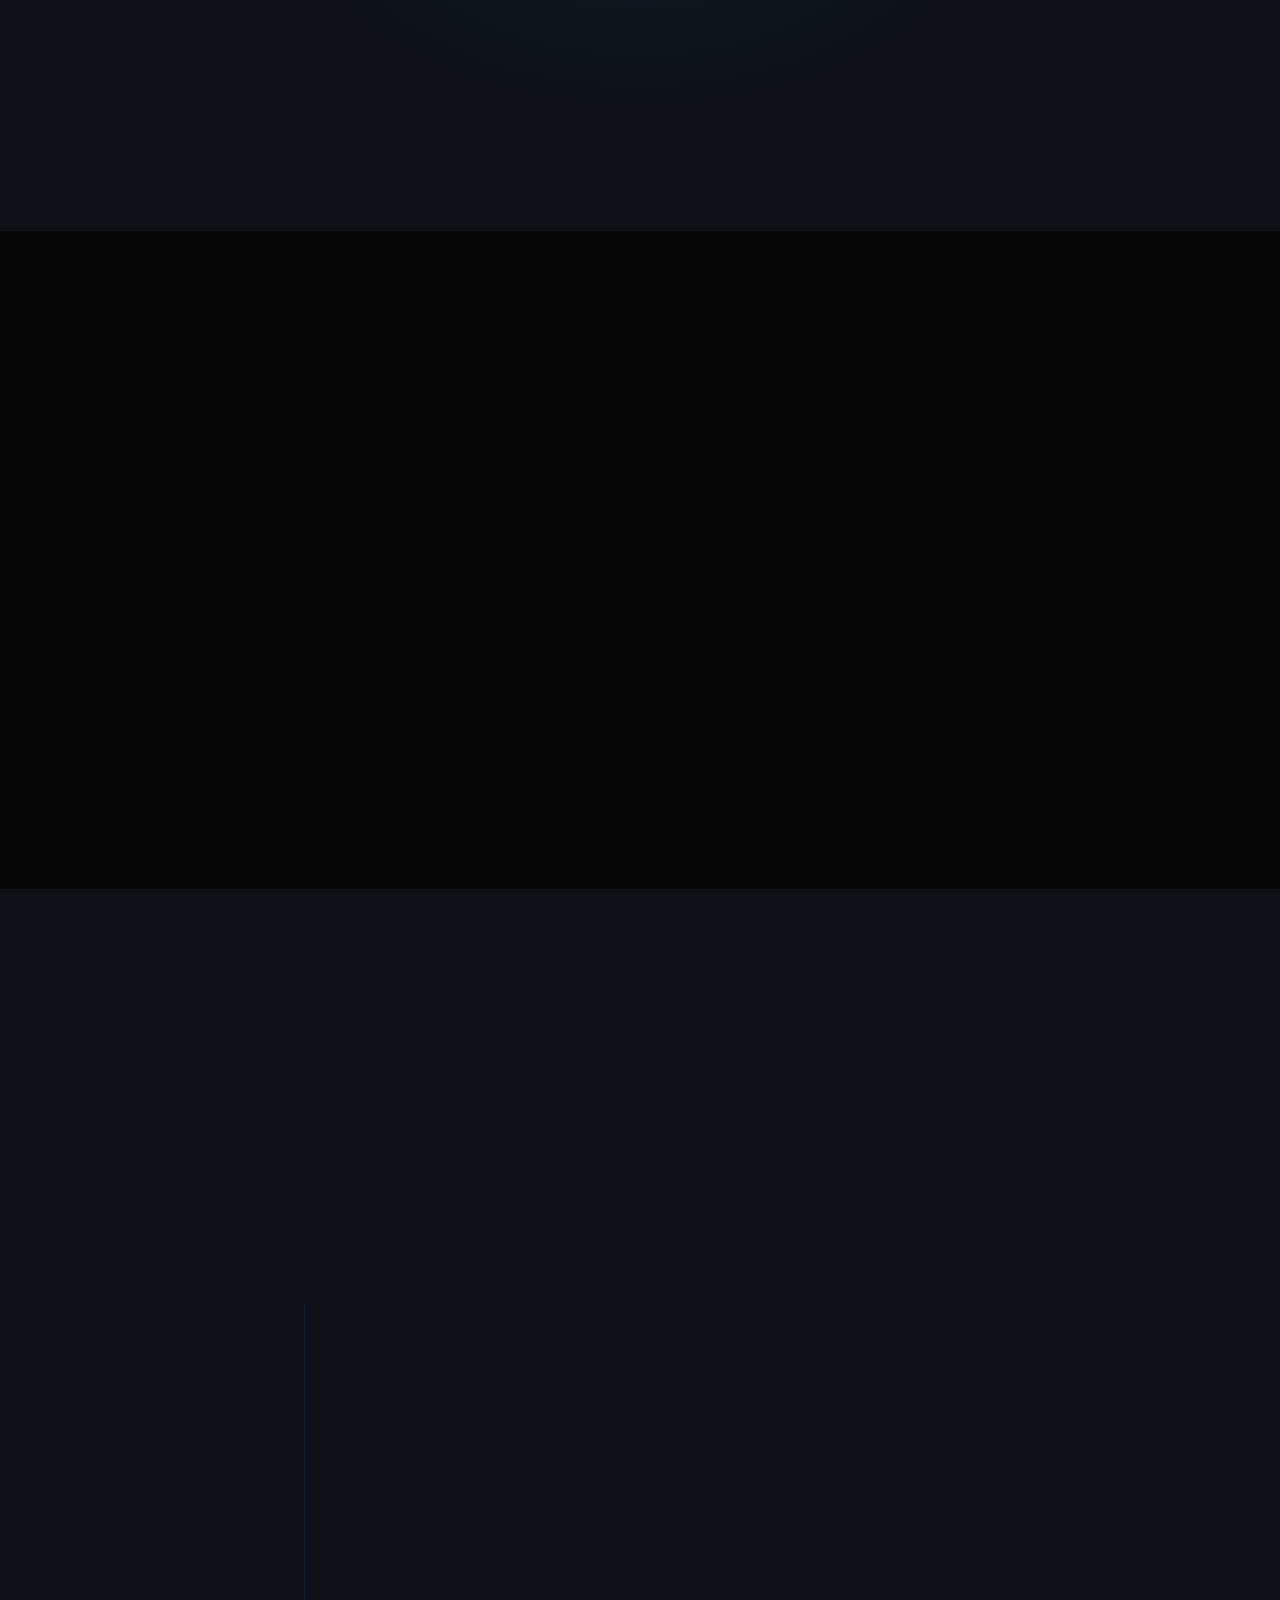
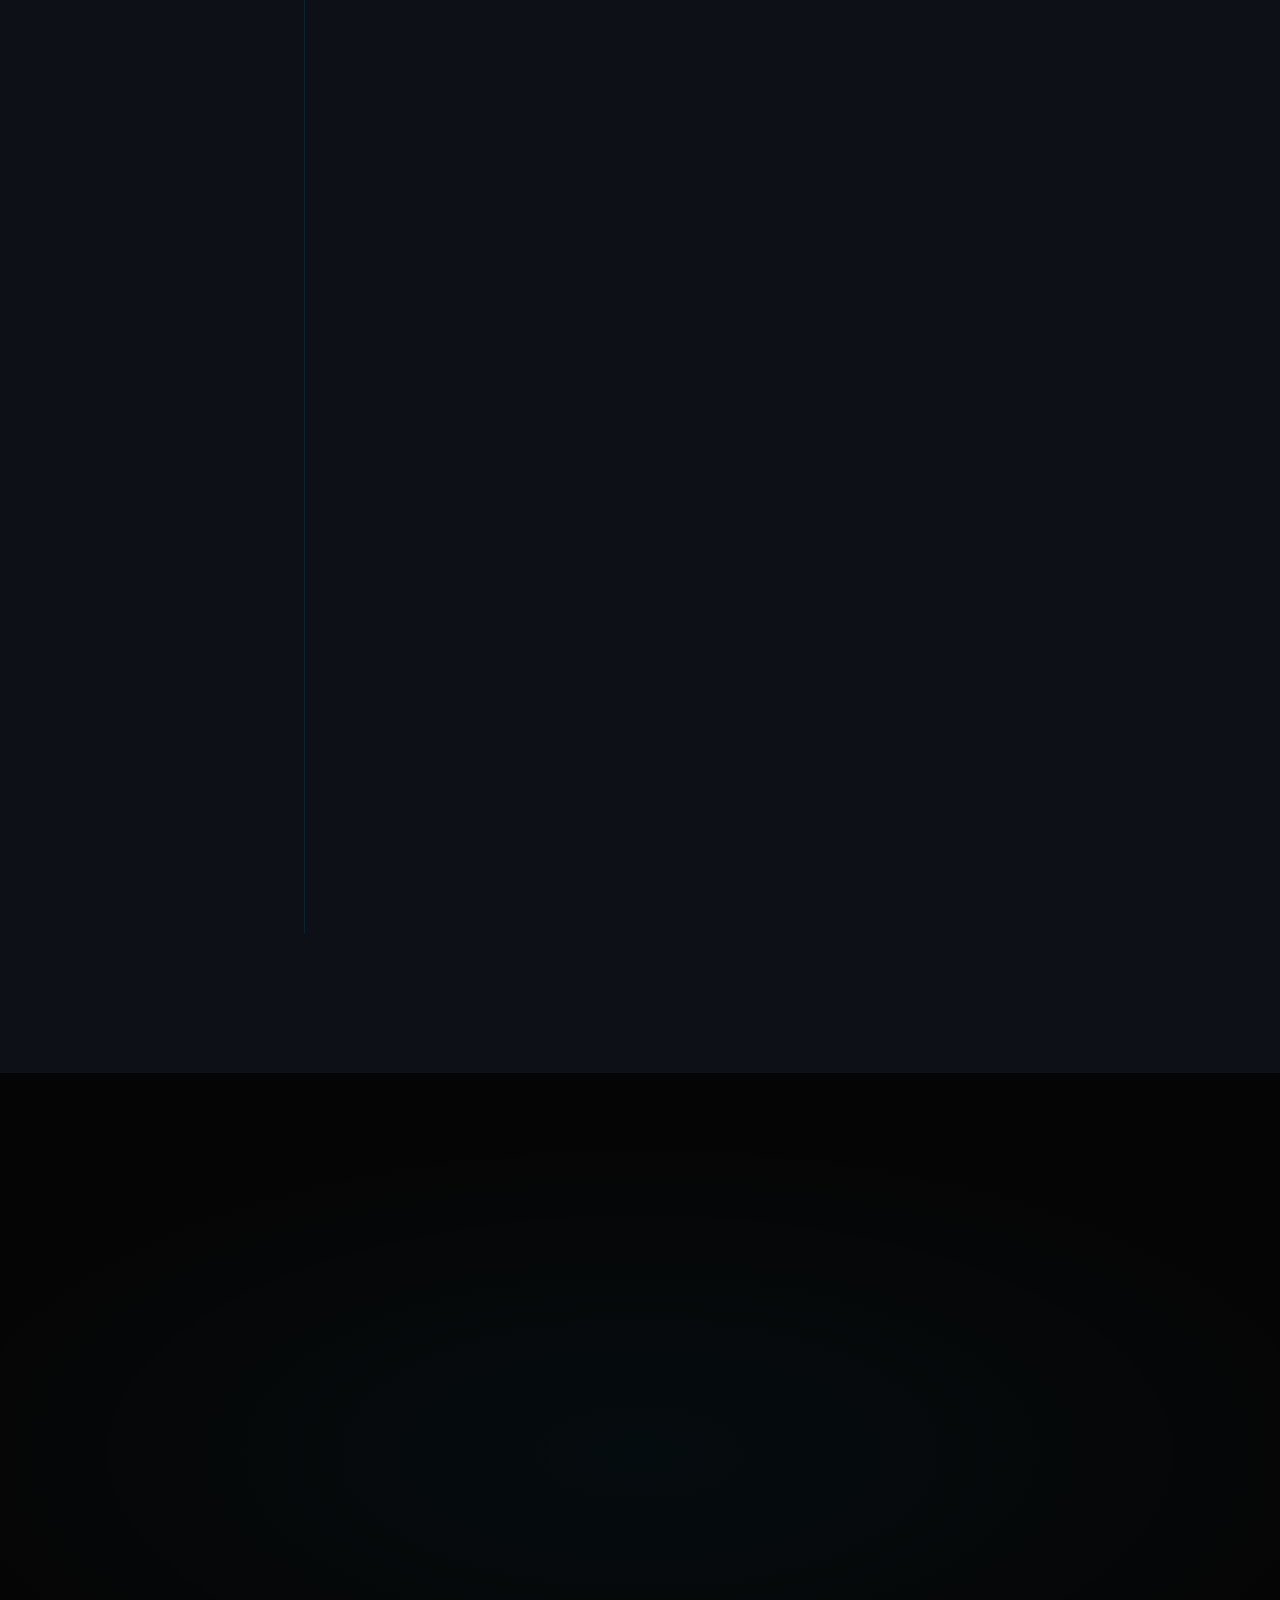
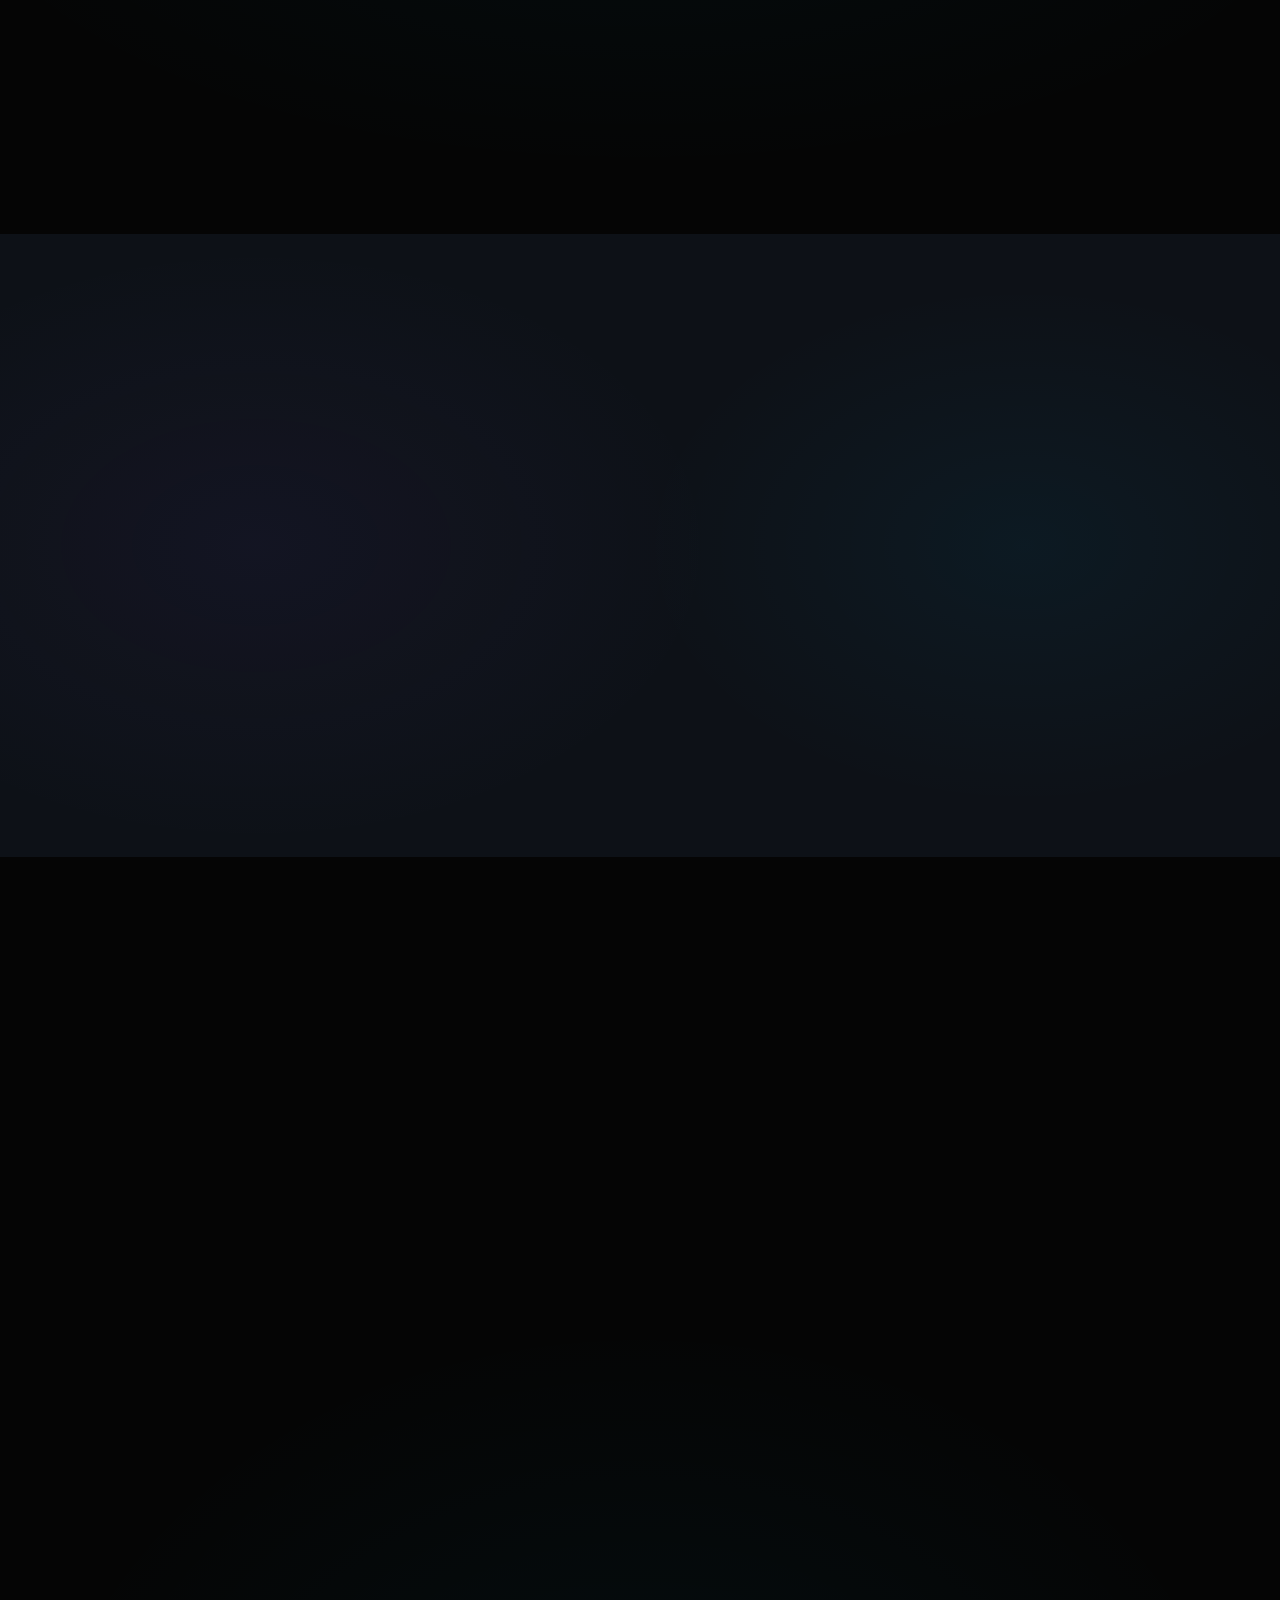
==== commit 97b430ad: "feat(seo): launch 8 dedicated service landing pages, multi-page sitemap, and enriched brand organiza" ====
--- a/index.html
+++ b/index.html
@@ -12,6 +12,9 @@
   <meta name="author" content="EthicBids Technologies">
   <meta name="robots" content="index, follow, max-snippet:-1, max-image-preview:large, max-video-preview:-1">
   <link rel="canonical" href="https://ethicbids.vercel.app/">
+
+  <!-- ═══ SEARCH CONSOLE VERIFICATION ══════════════════ -->
+  <meta name="google-site-verification" content="Pqu7zLjJpopk_E7g-Bzr6DLMHjU6VQtXWGL9H97gAhw">
 
   <!-- ═══ OPEN GRAPH ════════════════════════════════════ -->
   <meta property="og:type" content="website">
@@ -55,6 +58,7 @@
     "@type": "Organization",
     "@id": "https://ethicbids.vercel.app/#organization",
     "name": "EthicBids Technologies",
+    "legalName": "EthicBids Technologies",
     "alternateName": "EthicBids",
     "url": "https://ethicbids.vercel.app/",
     "logo": {
@@ -94,13 +98,14 @@
       "https://instagram.com/ethicbids_official"
     ],
     "knowsAbout": [
-      "Cybersecurity",
+      "Cybersecurity Services",
+      "Vulnerability Assessment & Penetration Testing",
       "Software Development",
       "Artificial Intelligence",
-      "Cloud Computing",
+      "Cloud Solutions",
       "Technology Training",
-      "Data Science",
-      "Technology Consulting"
+      "Technology Workshops",
+      "Student Projects and Research Support"
     ]
   }
   </script>
@@ -120,50 +125,6 @@
     "inLanguage": "en-IN"
   }
   </script>
-
-  <!-- ═══ STRUCTURED DATA — LocalBusiness ════════════ -->
-  <script type="application/ld+json">
-  {
-    "@context": "https://schema.org",
-    "@type": "LocalBusiness",
-    "@id": "https://ethicbids.vercel.app/#localbusiness",
-    "name": "EthicBids Technologies",
-    "image": "https://ethicbids.vercel.app/images/logo.png",
-    "url": "https://ethicbids.vercel.app/",
-    "telephone": "+91-6383649726",
-    "email": "ethicbids@gmail.com",
-    "description": "EthicBids Technologies is a technology company in Coimbatore offering cybersecurity, AI, software development, cloud solutions, and technology education.",
-    "address": {
-      "@type": "PostalAddress",
-      "addressLocality": "Coimbatore",
-      "addressRegion": "Tamil Nadu",
-      "addressCountry": "IN"
-    },
-    "geo": {
-      "@type": "GeoCoordinates",
-      "latitude": 11.0168,
-      "longitude": 76.9558
-    },
-    "priceRange": "₹₹",
-    "currenciesAccepted": "INR",
-    "paymentAccepted": "Bank Transfer, UPI",
-    "hasMap": "https://maps.google.com/?q=Coimbatore,Tamil+Nadu,India",
-    "sameAs": [
-      "https://github.com/ethicbids-tech",
-      "https://instagram.com/ethicbids_official"
-    ],
-    "knowsAbout": [
-      "Cybersecurity Services",
-      "Penetration Testing",
-      "Software Development",
-      "AI Solutions",
-      "Cloud Infrastructure",
-      "Technology Workshops",
-      "Technology Internships",
-      "Data Science Training"
-    ]
-  }
-  </script>
 </head>
 
 <body>
@@ -249,7 +210,7 @@
     <div class="hero-content">
       <div class="hero-badge reveal-up">
         <span class="badge-dot" aria-hidden="true"></span>
-        Where Ethics Meets Technology
+        EthicBids Technologies &mdash; Where Ethics Meets Technology
       </div>
 
       <h1 class="hero-headline reveal-up" style="--delay: 0.15s">
@@ -1513,15 +1474,17 @@
         </div>
 
         <nav class="footer-nav" aria-label="Footer navigation">
-          <h4>Navigation</h4>
+          <h4>Pages &amp; Services</h4>
           <ul role="list">
             <li><a href="#hero">Home</a></li>
-            <li><a href="#about">About</a></li>
-            <li><a href="#services">Services</a></li>
-            <li><a href="#research">Research &amp; Thesis</a></li>
-            <li><a href="#stack">Technologies</a></li>
-            <li><a href="#roadmap">Roadmap</a></li>
-            <li><a href="#contact">Contact</a></li>
+            <li><a href="about.html">About Us</a></li>
+            <li><a href="cybersecurity.html">Cybersecurity</a></li>
+            <li><a href="software-development.html">Software Development</a></li>
+            <li><a href="ai-solutions.html">AI Solutions</a></li>
+            <li><a href="research-projects.html">Research &amp; Thesis</a></li>
+            <li><a href="workshops.html">Workshops</a></li>
+            <li><a href="training.html">Training &amp; Internships</a></li>
+            <li><a href="contact.html">Contact</a></li>
           </ul>
         </nav>
 
--- a/styles.css
+++ b/styles.css
@@ -1,2522 +1,2683 @@
-/* =====================================================
-   EthicBids Technologies — Premium Design System
-   ===================================================== */
-
-/* ─── 1. DESIGN TOKENS ──────────────────────────────── */
-:root {
-  --bg-0: #050505;
-  --bg-1: #0D1117;
-  --bg-2: #111820;
-  --bg-card: rgba(255,255,255,0.03);
-  --bg-card-hover: rgba(255,255,255,0.06);
-  --border: rgba(255,255,255,0.07);
-  --border-glow: rgba(0,191,255,0.3);
-
-  --blue: #00BFFF;
-  --cyan: #00FFE5;
-  --purple: #8B5CF6;
-  --white: #E8E8E8;
-  --muted: rgba(232,232,232,0.5);
-
-  --font-head: 'Outfit', sans-serif;
-  --font-body: 'Inter', sans-serif;
-
-  --radius-sm: 12px;
-  --radius-md: 20px;
-  --radius-lg: 32px;
-
-  --shadow-card: 0 8px 40px rgba(0,0,0,0.6);
-  --shadow-glow-blue: 0 0 40px rgba(0,191,255,0.15);
-  --shadow-glow-cyan: 0 0 40px rgba(0,255,229,0.12);
-  --shadow-glow-purple: 0 0 40px rgba(139,92,246,0.15);
-
-  --transition-fast: 0.2s ease;
-  --transition-med: 0.4s cubic-bezier(0.4, 0, 0.2, 1);
-  --transition-slow: 0.7s cubic-bezier(0.4, 0, 0.2, 1);
-
-  --section-gap: 140px;
-  --container-max: 1200px;
-  --container-pad: clamp(20px, 5vw, 80px);
-}
-
-/* ─── 2. RESET & BASE ────────────────────────────────── */
-*, *::before, *::after { box-sizing: border-box; margin: 0; padding: 0; }
-
-html {
-  scroll-behavior: smooth;
-  scroll-padding-top: 80px;
-  font-size: 16px;
-  -webkit-text-size-adjust: 100%;
-}
-
-body {
-  background-color: var(--bg-0);
-  color: var(--white);
-  font-family: var(--font-body);
-  font-weight: 400;
-  line-height: 1.7;
-  overflow-x: hidden;
-  -webkit-font-smoothing: antialiased;
-  cursor: default;
-}
-
-@media (min-width: 769px) {
-  body.has-custom-cursor { cursor: none; }
-  body.has-custom-cursor a,
-  body.has-custom-cursor button,
-  body.has-custom-cursor select,
-  body.has-custom-cursor input,
-  body.has-custom-cursor textarea,
-  body.has-custom-cursor .magnetic-btn,
-  body.has-custom-cursor .contact-card { cursor: none; }
-}
-
-@media (max-width: 768px) {
-  body { cursor: auto; }
-  .cursor-dot, .cursor-glow { display: none !important; }
-}
-
-a { text-decoration: none; color: inherit; cursor: pointer; }
-ul { list-style: none; }
-img { display: block; max-width: 100%; }
-button { cursor: pointer; font-family: inherit; border: none; background: none; }
-
-/* ─── 3. SCROLLBAR ───────────────────────────────────── */
-::-webkit-scrollbar { width: 5px; }
-::-webkit-scrollbar-track { background: var(--bg-0); }
-::-webkit-scrollbar-thumb { background: var(--blue); border-radius: 10px; }
-
-/* ─── 4. CURSOR & GLOW ───────────────────────────────── */
-.cursor-dot {
-  position: fixed;
-  width: 8px;
-  height: 8px;
-  background-color: var(--cyan);
-  border-radius: 50%;
-  pointer-events: none;
-  z-index: 10001;
-  transform: translate(-50%, -50%);
-  box-shadow: 0 0 10px var(--cyan), 0 0 20px var(--blue);
-  transition: width 0.2s cubic-bezier(0.16, 1, 0.3, 1),
-              height 0.2s cubic-bezier(0.16, 1, 0.3, 1),
-              background 0.2s ease,
-              border-color 0.2s ease,
-              opacity 0.2s ease;
-  will-change: left, top;
-}
-
-.cursor-dot.hovered {
-  width: 28px;
-  height: 28px;
-  background: rgba(0, 255, 229, 0.15);
-  border: 1.5px solid var(--cyan);
-  box-shadow: 0 0 18px rgba(0, 255, 229, 0.6), inset 0 0 10px rgba(0, 191, 255, 0.3);
-}
-
-.cursor-glow {
-  position: fixed;
-  width: 380px;
-  height: 380px;
-  border-radius: 50%;
-  background: radial-gradient(circle, rgba(0,191,255,0.08) 0%, transparent 70%);
-  pointer-events: none;
-  z-index: 9999;
-  transform: translate(-50%, -50%);
-  transition: opacity 0.3s;
-  will-change: left, top;
-}
-
-/* ─── 5. PRELOADER ───────────────────────────────────── */
-.preloader {
-  position: fixed; inset: 0;
-  z-index: 10000;
-  background: var(--bg-0);
-  display: flex; align-items: center; justify-content: center;
-  transition: opacity 0.8s ease, visibility 0.8s ease;
-}
-.preloader.hidden { opacity: 0; visibility: hidden; pointer-events: none; }
-
-.preloader-inner {
-  display: flex; flex-direction: column; align-items: center; gap: 24px;
-  position: relative;
-}
-
-.preloader-rings {
-  position: relative; width: 120px; height: 120px;
-}
-.ring {
-  position: absolute; border-radius: 50%;
-  border: 1px solid transparent;
-  animation: spinRing linear infinite;
-}
-.ring-1 {
-  inset: 0;
-  border-top-color: var(--blue);
-  animation-duration: 1.5s;
-}
-.ring-2 {
-  inset: 12px;
-  border-right-color: var(--cyan);
-  animation-duration: 2s;
-  animation-direction: reverse;
-}
-.ring-3 {
-  inset: 24px;
-  border-bottom-color: var(--purple);
-  animation-duration: 2.5s;
-}
-@keyframes spinRing { to { transform: rotate(360deg); } }
-
-.preloader-logo {
-  position: absolute;
-  top: 50%; left: 50%;
-  transform: translate(-50%, -50%);
-  width: 48px; height: 48px;
-}
-.preloader-logo-img { width: 100%; height: 100%; object-fit: contain; border-radius: 8px; }
-
-.preloader-text {
-  display: flex; flex-direction: column; align-items: center; gap: 4px;
-}
-.preloader-name {
-  font-family: var(--font-head);
-  font-size: 1.1rem; font-weight: 600;
-  letter-spacing: 0.05em;
-  color: var(--white);
-}
-.preloader-tagline {
-  font-size: 0.75rem; font-weight: 400;
-  color: var(--muted);
-  letter-spacing: 0.08em;
-}
-
-.preloader-bar {
-  width: 200px; height: 2px;
-  background: rgba(255,255,255,0.1);
-  border-radius: 10px;
-  overflow: hidden;
-}
-.preloader-bar-fill {
-  height: 100%;
-  width: 0%;
-  background: linear-gradient(90deg, var(--blue), var(--cyan));
-  border-radius: 10px;
-  transition: width 0.05s linear;
-}
-
-/* ─── 6. LAYOUT ──────────────────────────────────────── */
-.container {
-  max-width: var(--container-max);
-  margin: 0 auto;
-  padding: 0 var(--container-pad);
-}
-
-.section {
-  padding: var(--section-gap) 0;
-  position: relative;
-}
-
-/* ─── 7. TYPOGRAPHY UTILITIES ────────────────────────── */
-.section-tag {
-  display: inline-flex;
-  align-items: center;
-  gap: 8px;
-  font-size: 0.7rem;
-  font-weight: 600;
-  letter-spacing: 0.14em;
-  text-transform: uppercase;
-  color: var(--blue);
-  padding: 6px 14px;
-  border: 1px solid rgba(0,191,255,0.25);
-  border-radius: 100px;
-  margin-bottom: 24px;
-  background: rgba(0,191,255,0.05);
-}
-
-.section-headline {
-  font-family: var(--font-head);
-  font-size: clamp(2.2rem, 4.5vw, 3.5rem);
-  font-weight: 800;
-  line-height: 1.1;
-  letter-spacing: -0.02em;
-  color: var(--white);
-  margin-bottom: 24px;
-}
-.section-headline.centered { text-align: center; }
-
-.section-desc {
-  font-size: 1rem; color: var(--muted);
-  max-width: 540px; line-height: 1.8;
-}
-.section-desc.centered { text-align: center; margin: 0 auto; }
-
-.section-body {
-  font-size: 1rem; color: var(--muted);
-  line-height: 1.85; margin-bottom: 16px;
-  max-width: 520px;
-}
-
-.text-accent {
-  background: linear-gradient(90deg, var(--blue), var(--cyan));
-  -webkit-background-clip: text;
-  -webkit-text-fill-color: transparent;
-  background-clip: text;
-}
-
-.section-header {
-  display: flex; flex-direction: column; align-items: center;
-  text-align: center; margin-bottom: 72px;
-}
-
-/* ─── 8. BUTTONS ─────────────────────────────────────── */
-.btn {
-  display: inline-flex; align-items: center; gap: 10px;
-  padding: 14px 28px;
-  font-family: var(--font-head);
-  font-size: 0.9rem;
-  font-weight: 600;
-  border-radius: 100px;
-  transition: all var(--transition-med);
-  position: relative; overflow: hidden;
-  white-space: nowrap;
-  cursor: none;
-}
-
-.btn-primary {
-  background: linear-gradient(135deg, var(--blue), hsl(197,100%,35%));
-  color: #fff;
-  box-shadow: 0 0 20px rgba(0,191,255,0.3);
-}
-.btn-primary::before {
-  content: '';
-  position: absolute; inset: 0;
-  background: linear-gradient(135deg, var(--cyan), var(--blue));
-  opacity: 0;
-  transition: opacity var(--transition-med);
-}
-.btn-primary:hover::before { opacity: 1; }
-.btn-primary:hover { box-shadow: 0 0 40px rgba(0,191,255,0.5); transform: translateY(-2px); }
-.btn-primary span, .btn-primary i { position: relative; z-index: 1; }
-
-.btn-ghost {
-  background: transparent;
-  color: var(--white);
-  border: 1px solid var(--border);
-}
-.btn-ghost:hover {
-  border-color: rgba(0,191,255,0.4);
-  background: rgba(0,191,255,0.06);
-  color: var(--blue);
-  transform: translateY(-2px);
-}
-
-/* ─── 9. GLASS CARD ──────────────────────────────────── */
-.glass-card {
-  background: var(--bg-card);
-  border: 1px solid var(--border);
-  border-radius: var(--radius-md);
-  backdrop-filter: blur(12px);
-  -webkit-backdrop-filter: blur(12px);
-  transition: all var(--transition-med);
-  position: relative;
-  overflow: hidden;
-}
-.glass-card::before {
-  content: '';
-  position: absolute; inset: 0;
-  background: linear-gradient(135deg, rgba(255,255,255,0.04) 0%, transparent 50%);
-  pointer-events: none;
-}
-
-/* ─── 10. SCROLL REVEAL ──────────────────────────────── */
-.scroll-reveal {
-  opacity: 0;
-  transform: translateY(40px);
-  transition: opacity 0.7s ease, transform 0.7s cubic-bezier(0.4,0,0.2,1);
-  transition-delay: var(--reveal-delay, 0s);
-}
-.scroll-reveal.visible {
-  opacity: 1;
-  transform: translateY(0);
-}
-.reveal-up {
-  opacity: 0;
-  transform: translateY(30px);
-  animation: revealUp 0.8s cubic-bezier(0.4,0,0.2,1) forwards;
-  animation-delay: var(--delay, 0s);
-}
-@keyframes revealUp {
-  to { opacity: 1; transform: translateY(0); }
-}
-
-/* ─── 11. NAVIGATION ─────────────────────────────────── */
-.navbar {
-  position: fixed; top: 0; left: 0; right: 0;
-  z-index: 1000;
-  padding: 20px 0;
-  transition: all var(--transition-med);
-}
-.navbar.scrolled {
-  padding: 12px 0;
-  background: rgba(5,5,5,0.85);
-  backdrop-filter: blur(20px);
-  -webkit-backdrop-filter: blur(20px);
-  border-bottom: 1px solid var(--border);
-}
-
-.nav-container {
-  max-width: var(--container-max);
-  margin: 0 auto;
-  padding: 0 var(--container-pad);
-  display: flex; align-items: center; justify-content: space-between; gap: clamp(16px, 2vw, 32px);
-}
-
-.nav-logo {
-  display: flex; align-items: center; gap: 10px;
-  font-family: var(--font-head);
-  font-size: 1.05rem;
-  font-weight: 700;
-  color: var(--white);
-  flex-shrink: 0;
-  cursor: none;
-}
-.nav-logo-img {
-  width: 32px; height: 32px;
-  object-fit: contain;
-  border-radius: 6px;
-}
-
-.nav-links {
-  display: flex; align-items: center; gap: clamp(2px, 0.4vw, 6px);
-  margin-left: auto;
-}
-.nav-link {
-  font-size: 0.85rem;
-  font-weight: 500;
-  color: var(--muted);
-  padding: 8px clamp(8px, 0.9vw, 13px);
-  border-radius: 100px;
-  transition: all var(--transition-fast);
-  white-space: nowrap;
-  cursor: none;
-}
-.nav-link:hover, .nav-link.active {
-  color: var(--white);
-  background: rgba(255,255,255,0.06);
-}
-.nav-link.active { color: var(--blue); }
-
-.nav-cta {
-  display: flex; align-items: center; gap: 8px;
-  font-family: var(--font-head);
-  font-size: 0.85rem;
-  font-weight: 600;
-  color: #fff;
-  background: linear-gradient(135deg, var(--blue), hsl(197,100%,35%));
-  padding: 10px 22px;
-  border-radius: 100px;
-  transition: all var(--transition-med);
-  flex-shrink: 0;
-  box-shadow: 0 0 20px rgba(0,191,255,0.2);
-  cursor: none;
-}
-.nav-cta:hover { box-shadow: 0 0 30px rgba(0,191,255,0.4); transform: translateY(-1px); }
-
-.nav-toggle {
-  display: none;
-  flex-direction: column;
-  gap: 5px;
-  padding: 8px;
-  border-radius: 8px;
-  background: rgba(255,255,255,0.05);
-  border: 1px solid var(--border);
-  cursor: pointer;
-}
-.toggle-bar {
-  display: block;
-  width: 20px; height: 1.5px;
-  background: var(--white);
-  border-radius: 2px;
-  transition: all var(--transition-med);
-}
-.nav-toggle.open .toggle-bar:nth-child(1) { transform: translateY(6.5px) rotate(45deg); }
-.nav-toggle.open .toggle-bar:nth-child(2) { opacity: 0; transform: scaleX(0); }
-.nav-toggle.open .toggle-bar:nth-child(3) { transform: translateY(-6.5px) rotate(-45deg); }
-
-.mobile-menu {
-  display: none;
-  position: absolute;
-  top: calc(100% + 8px); left: var(--container-pad); right: var(--container-pad);
-  background: rgba(13,17,23,0.97);
-  backdrop-filter: blur(20px);
-  border: 1px solid var(--border);
-  border-radius: var(--radius-md);
-  padding: 24px;
-  flex-direction: column; gap: 8px;
-  opacity: 0; pointer-events: none;
-  transform: translateY(-10px);
-  transition: all var(--transition-med);
-}
-.mobile-menu.open {
-  opacity: 1; pointer-events: all;
-  transform: translateY(0);
-  display: flex;
-}
-.mobile-links { display: flex; flex-direction: column; gap: 4px; }
-.mobile-link {
-  font-size: 1rem;
-  color: var(--muted);
-  padding: 12px 16px;
-  border-radius: 10px;
-  transition: all var(--transition-fast);
-  font-weight: 500;
-}
-.mobile-link:hover { color: var(--white); background: rgba(255,255,255,0.05); }
-.mobile-cta {
-  display: block;
-  margin-top: 12px;
-  text-align: center;
-  padding: 14px;
-  background: linear-gradient(135deg, var(--blue), hsl(197,100%,35%));
-  color: #fff;
-  border-radius: 100px;
-  font-weight: 600;
-  font-family: var(--font-head);
-}
-
-/* ─── 12. HERO ───────────────────────────────────────── */
-.hero {
-  position: relative;
-  min-height: 100svh;
-  display: flex; align-items: center; justify-content: center;
-  text-align: center;
-  overflow: hidden;
-  padding: 120px var(--container-pad) 80px;
-}
-
-.hero-canvas {
-  position: absolute; inset: 0;
-  z-index: 0;
-  pointer-events: none;
-}
-
-.hero-aurora {
-  position: absolute; inset: 0;
-  z-index: 0;
-  background:
-    radial-gradient(ellipse 80% 60% at 20% 30%, rgba(0,191,255,0.06) 0%, transparent 60%),
-    radial-gradient(ellipse 60% 50% at 80% 70%, rgba(139,92,246,0.05) 0%, transparent 60%),
-    radial-gradient(ellipse 70% 40% at 50% 90%, rgba(0,255,229,0.04) 0%, transparent 60%);
-  animation: auroraShift 12s ease-in-out infinite alternate;
-}
-@keyframes auroraShift {
-  0% { opacity: 0.6; transform: scale(1); }
-  50% { opacity: 1; transform: scale(1.02); }
-  100% { opacity: 0.7; transform: scale(0.99); }
-}
-
-.hero-content {
-  position: relative; z-index: 2;
-  max-width: 820px;
-}
-
-.hero-badge {
-  display: inline-flex; align-items: center; gap: 8px;
-  font-size: 0.75rem;
-  font-weight: 600;
-  letter-spacing: 0.1em;
-  text-transform: uppercase;
-  color: var(--muted);
-  border: 1px solid var(--border);
-  padding: 8px 18px;
-  border-radius: 100px;
-  margin-bottom: 32px;
-  background: rgba(255,255,255,0.03);
-  backdrop-filter: blur(8px);
-}
-.badge-dot {
-  width: 6px; height: 6px;
-  border-radius: 50%;
-  background: var(--blue);
-  animation: pulseDot 2s ease-in-out infinite;
-}
-@keyframes pulseDot {
-  0%, 100% { opacity: 1; box-shadow: 0 0 0 0 rgba(0,191,255,0.4); }
-  50% { opacity: 0.8; box-shadow: 0 0 0 6px rgba(0,191,255,0); }
-}
-
-.hero-headline {
-  font-family: var(--font-head);
-  font-size: clamp(3rem, 8vw, 6.5rem);
-  font-weight: 900;
-  line-height: 1.0;
-  letter-spacing: -0.04em;
-  color: var(--white);
-  margin-bottom: 28px;
-}
-.hero-headline-gradient {
-  background: linear-gradient(90deg, var(--blue) 0%, var(--cyan) 50%, var(--blue) 100%);
-  background-size: 200%;
-  -webkit-background-clip: text;
-  -webkit-text-fill-color: transparent;
-  background-clip: text;
-  animation: gradientFlow 4s linear infinite;
-}
-@keyframes gradientFlow {
-  0% { background-position: 0% 50%; }
-  100% { background-position: 200% 50%; }
-}
-
-.hero-sub {
-  font-size: clamp(0.95rem, 2vw, 1.1rem);
-  color: var(--muted);
-  line-height: 1.8;
-  margin-bottom: 44px;
-  max-width: 680px;
-  margin-left: auto;
-  margin-right: auto;
-}
-.desktop-br { display: inline; }
-
-.hero-actions {
-  display: flex; align-items: center; justify-content: center;
-  gap: 16px; flex-wrap: wrap;
-}
-
-.hero-scroll-indicator {
-  position: absolute;
-  bottom: 40px; left: 50%;
-  transform: translateX(-50%);
-  display: flex; flex-direction: column; align-items: center; gap: 8px;
-  z-index: 2;
-  cursor: none;
-}
-.scroll-indicator-inner {
-  width: 1px; height: 56px;
-  background: var(--border);
-  position: relative; overflow: hidden;
-  border-radius: 2px;
-}
-.scroll-indicator-line {
-  position: absolute; top: -100%; left: 0;
-  width: 100%; height: 100%;
-  background: linear-gradient(to bottom, transparent, var(--blue), transparent);
-  animation: scrollLine 2s ease-in-out infinite;
-}
-@keyframes scrollLine {
-  0% { top: -100%; }
-  100% { top: 100%; }
-}
-.hero-scroll-indicator span {
-  font-size: 0.65rem;
-  letter-spacing: 0.15em;
-  text-transform: uppercase;
-  color: var(--muted);
-}
-
-/* ─── 13. TRUST MARQUEE ──────────────────────────────── */
-.trust-section {
-  padding: 24px 0;
-  border-top: 1px solid var(--border);
-  border-bottom: 1px solid var(--border);
-  overflow: hidden;
-  background: rgba(13,17,23,0.5);
-}
-.trust-header {
-  text-align: center;
-  font-size: 0.7rem;
-  letter-spacing: 0.14em;
-  text-transform: uppercase;
-  color: rgba(232,232,232,0.3);
-  margin-bottom: 16px;
-}
-
-.marquee-wrapper { overflow: hidden; }
-.marquee-track {
-  display: flex; gap: 0;
-  width: max-content;
-  animation: marqueeScroll 28s linear infinite;
-}
-.marquee-track:hover { animation-play-state: paused; }
-@keyframes marqueeScroll {
-  0% { transform: translateX(0); }
-  100% { transform: translateX(-50%); }
-}
-.marquee-item {
-  display: inline-flex; align-items: center; gap: 8px;
-  padding: 8px 32px;
-  font-size: 0.8rem;
-  font-weight: 500;
-  color: var(--muted);
-  white-space: nowrap;
-  border-right: 1px solid var(--border);
-  transition: color var(--transition-fast);
-}
-.marquee-item i { color: var(--blue); font-size: 0.9rem; }
-.marquee-item:hover { color: var(--white); }
-
-/* ─── 14. ABOUT ──────────────────────────────────────── */
-.about-section { background: var(--bg-1); }
-
-.about-grid {
-  display: grid;
-  grid-template-columns: 1fr 1fr;
-  gap: 80px;
-  align-items: center;
-}
-
-/* Abstract Orbit Art */
-.about-art {
-  position: relative;
-  width: 360px; height: 360px;
-  margin: 0 auto;
-}
-.art-ring {
-  position: absolute; border-radius: 50%;
-  border: 1px solid rgba(0,191,255,0.15);
-}
-.art-ring-1 { inset: 0; animation: orbitRotate 20s linear infinite; border-color: rgba(0,191,255,0.2); }
-.art-ring-2 { inset: 40px; animation: orbitRotate 14s linear infinite reverse; border-color: rgba(139,92,246,0.2); }
-.art-ring-3 { inset: 80px; animation: orbitRotate 9s linear infinite; border-color: rgba(0,255,229,0.15); }
-@keyframes orbitRotate { to { transform: rotate(360deg); } }
-
-.art-core {
-  position: absolute;
-  top: 50%; left: 50%;
-  transform: translate(-50%, -50%);
-  width: 100px; height: 100px;
-  border-radius: 50%;
-  background: radial-gradient(circle, rgba(0,191,255,0.15), rgba(0,191,255,0.03));
-  display: flex; align-items: center; justify-content: center;
-  border: 1px solid rgba(0,191,255,0.3);
-  animation: coreGlow 3s ease-in-out infinite alternate;
-}
-.art-core-inner {
-  width: 70px; height: 70px;
-  border-radius: 50%;
-  background: rgba(0,191,255,0.1);
-  display: flex; align-items: center; justify-content: center;
-  font-size: 1.8rem;
-  color: var(--blue);
-}
-@keyframes coreGlow {
-  from { box-shadow: 0 0 20px rgba(0,191,255,0.2); }
-  to { box-shadow: 0 0 50px rgba(0,191,255,0.4); }
-}
-
-.art-orbit {
-  position: absolute;
-  top: 50%; left: 50%;
-  border-radius: 50%;
-  transform-origin: center;
-}
-.art-orbit-1 { width: 280px; height: 280px; margin: -140px 0 0 -140px; animation: orbitRotate 8s linear infinite; }
-.art-orbit-2 { width: 200px; height: 200px; margin: -100px 0 0 -100px; animation: orbitRotate 12s linear infinite reverse; }
-.art-orbit-3 { width: 120px; height: 120px; margin: -60px 0 0 -60px; animation: orbitRotate 6s linear infinite; }
-
-.orbit-dot {
-  position: absolute;
-  top: -14px; left: 50%; transform: translateX(-50%);
-  width: 28px; height: 28px;
-  border-radius: 50%;
-  background: var(--bg-1);
-  border: 1px solid rgba(0,191,255,0.3);
-  display: flex; align-items: center; justify-content: center;
-  font-size: 0.7rem;
-  color: var(--blue);
-}
-.art-orbit-2 .orbit-dot { border-color: rgba(139,92,246,0.3); color: var(--purple); }
-.art-orbit-3 .orbit-dot { border-color: rgba(0,255,229,0.3); color: var(--cyan); }
-
-.about-pillars {
-  display: grid;
-  grid-template-columns: 1fr 1fr;
-  gap: 12px;
-  margin-top: 32px;
-}
-.pillar {
-  display: flex; align-items: center; gap: 10px;
-  padding: 12px 16px;
-  border: 1px solid var(--border);
-  border-radius: var(--radius-sm);
-  background: var(--bg-card);
-  font-size: 0.85rem;
-  font-weight: 500;
-  color: var(--white);
-  transition: all var(--transition-fast);
-}
-.pillar:hover { border-color: rgba(0,191,255,0.3); background: rgba(0,191,255,0.04); }
-.pillar-icon {
-  width: 32px; height: 32px;
-  border-radius: 8px;
-  background: rgba(0,191,255,0.1);
-  display: flex; align-items: center; justify-content: center;
-  font-size: 0.9rem;
-  color: var(--blue);
-  flex-shrink: 0;
-}
-
-/* ─── 15. WHY CHOOSE ─────────────────────────────────── */
-.why-section { background: var(--bg-0); }
-
-.why-grid {
-  display: grid;
-  grid-template-columns: repeat(3, 1fr);
-  gap: 20px;
-}
-
-.why-card {
-  padding: 32px;
-  border-radius: var(--radius-md);
-  cursor: default;
-}
-.why-card:hover {
-  border-color: rgba(0,191,255,0.2);
-  background: var(--bg-card-hover);
-  transform: translateY(-4px);
-  box-shadow: var(--shadow-glow-blue);
-}
-.why-card-glow {
-  position: absolute;
-  inset: 0; border-radius: inherit;
-  background: radial-gradient(circle at 30% 30%, rgba(0,191,255,0.04), transparent 70%);
-  pointer-events: none;
-}
-.why-icon {
-  width: 52px; height: 52px;
-  border-radius: 14px;
-  background: rgba(0,191,255,0.08);
-  border: 1px solid rgba(0,191,255,0.2);
-  display: flex; align-items: center; justify-content: center;
-  font-size: 1.3rem;
-  color: var(--blue);
-  margin-bottom: 20px;
-  transition: all var(--transition-med);
-}
-.why-card:hover .why-icon {
-  background: rgba(0,191,255,0.15);
-  box-shadow: 0 0 20px rgba(0,191,255,0.2);
-  transform: scale(1.05);
-}
-.why-card h3 {
-  font-family: var(--font-head);
-  font-size: 1.05rem;
-  font-weight: 700;
-  color: var(--white);
-  margin-bottom: 10px;
-}
-.why-card p { font-size: 0.875rem; color: var(--muted); line-height: 1.75; }
-
-/* ─── 16. BENTO SERVICES GRID ────────────────────────── */
-.services-section { background: var(--bg-1); }
-
-.bento-grid {
-  display: grid;
-  grid-template-columns: repeat(3, 1fr);
-  grid-template-rows: auto;
-  gap: 16px;
-}
-
-.bento-card {
-  padding: 32px;
-  border-radius: var(--radius-md);
-  transition: all var(--transition-med);
-  position: relative;
-  overflow: hidden;
-  cursor: default;
-}
-.bento-card:hover {
-  border-color: rgba(0,191,255,0.2);
-  transform: translateY(-4px) scale(1.01);
-}
-.bento-large {
-  grid-column: span 2;
-  grid-row: span 2;
-}
-.bento-wide { grid-column: span 2; }
-.bento-small { grid-column: span 1; }
-
-.bento-glow {
-  position: absolute;
-  top: -60px; right: -60px;
-  width: 200px; height: 200px;
-  border-radius: 50%;
-  background: radial-gradient(circle, var(--glow-color, var(--blue)) 0%, transparent 70%);
-  opacity: 0.06;
-  pointer-events: none;
-  transition: opacity var(--transition-med);
-}
-.bento-card:hover .bento-glow { opacity: 0.14; }
-
-.bento-icon {
-  font-size: 2rem;
-  color: var(--blue);
-  margin-bottom: 20px;
-  display: flex;
-}
-.bento-large .bento-icon { font-size: 2.6rem; margin-bottom: 28px; }
-
-.bento-title {
-  font-family: var(--font-head);
-  font-size: 1.3rem;
-  font-weight: 700;
-  color: var(--white);
-  margin-bottom: 10px;
-}
-.bento-large .bento-title { font-size: 1.8rem; margin-bottom: 14px; }
-
-.bento-desc {
-  font-size: 0.875rem;
-  color: var(--muted);
-  line-height: 1.75;
-  margin-bottom: 20px;
-}
-
-.bento-list {
-  display: flex; flex-direction: column; gap: 8px;
-}
-.bento-list li {
-  font-size: 0.8rem;
-  color: rgba(232,232,232,0.6);
-  display: flex; align-items: center; gap: 8px;
-}
-.bento-list li::before {
-  content: '→';
-  color: var(--blue);
-  font-size: 0.75rem;
-}
-.bento-list-inline {
-  flex-direction: row; flex-wrap: wrap; gap: 8px;
-}
-.bento-list-inline li {
-  background: rgba(255,255,255,0.05);
-  padding: 4px 12px;
-  border-radius: 100px;
-  font-size: 0.75rem;
-}
-.bento-list-inline li::before { display: none; }
-
-.bento-corner-tag {
-  position: absolute;
-  top: 20px; right: 20px;
-  font-size: 0.65rem;
-  font-weight: 700;
-  letter-spacing: 0.12em;
-  text-transform: uppercase;
-  color: var(--blue);
-  padding: 4px 10px;
-  border: 1px solid rgba(0,191,255,0.25);
-  border-radius: 100px;
-  background: rgba(0,191,255,0.05);
-}
-
-/* ─── 16b. RESEARCH & THESIS SERVICES ────────────────── */
-.research-section {
-  background: var(--bg-0);
-  position: relative;
-  overflow: hidden;
-}
-.research-aurora {
-  position: absolute; inset: 0;
-  background:
-    radial-gradient(ellipse 60% 40% at 20% 25%, rgba(0, 191, 255, 0.05), transparent 70%),
-    radial-gradient(ellipse 50% 40% at 80% 70%, rgba(139, 92, 246, 0.06), transparent 70%);
-  pointer-events: none;
-}
-.research-intro-p {
-  max-width: 820px;
-  margin: 16px auto 0;
-  font-size: 0.95rem;
-  color: var(--muted);
-  line-height: 1.8;
-}
-
-/* Research Pillars */
-.research-pillars {
-  display: grid;
-  grid-template-columns: repeat(4, 1fr);
-  gap: 16px;
-  margin-top: 48px;
-}
-.research-pillar-card {
-  padding: 24px 20px;
-  border-radius: var(--radius-md);
-  text-align: center;
-  display: flex;
-  flex-direction: column;
-  align-items: center;
-  gap: 10px;
-  transition: all var(--transition-med);
-}
-.research-pillar-card:hover {
-  transform: translateY(-4px);
-  border-color: rgba(0, 255, 229, 0.3);
-  box-shadow: 0 8px 30px rgba(0, 191, 255, 0.12);
-}
-.rp-icon {
-  width: 48px; height: 48px;
-  border-radius: 12px;
-  background: rgba(0, 191, 255, 0.08);
-  border: 1px solid rgba(0, 191, 255, 0.2);
-  display: flex; align-items: center; justify-content: center;
-  font-size: 1.25rem;
-  color: var(--cyan);
-  margin-bottom: 4px;
-}
-.research-pillar-card h4 {
-  font-family: var(--font-head);
-  font-size: 1rem;
-  font-weight: 700;
-  color: var(--white);
-}
-.research-pillar-card p {
-  font-size: 0.8rem;
-  color: var(--muted);
-  line-height: 1.6;
-}
-
-/* Publishing Banner */
-.publishing-banner {
-  margin-top: 28px;
-  padding: 20px 28px;
-  border-radius: var(--radius-md);
-  display: flex;
-  align-items: center;
-  justify-content: space-between;
-  gap: 24px;
-  flex-wrap: wrap;
-  background: linear-gradient(135deg, rgba(0, 191, 255, 0.03), rgba(139, 92, 246, 0.03));
-  border: 1px solid rgba(0, 191, 255, 0.15);
-}
-.pb-label {
-  display: flex;
-  align-items: center;
-  gap: 10px;
-  font-size: 0.8rem;
-  font-weight: 700;
-  text-transform: uppercase;
-  letter-spacing: 0.08em;
-  color: var(--cyan);
-}
-.pb-platforms {
-  display: flex;
-  align-items: center;
-  gap: 10px;
-  flex-wrap: wrap;
-}
-.pb-item {
-  font-size: 0.78rem;
-  font-weight: 600;
-  color: rgba(232, 232, 232, 0.85);
-  background: rgba(255, 255, 255, 0.04);
-  border: 1px solid rgba(255, 255, 255, 0.08);
-  padding: 6px 14px;
-  border-radius: 100px;
-  display: inline-flex;
-  align-items: center;
-  gap: 6px;
-  transition: all var(--transition-fast);
-}
-.pb-item:hover {
-  background: rgba(0, 191, 255, 0.1);
-  border-color: rgba(0, 191, 255, 0.3);
-  color: #fff;
-  transform: translateY(-2px);
-}
-.pb-item i {
-  color: var(--blue);
-}
-
-/* Pricing Category Tabs */
-.pricing-controls {
-  margin-top: 48px;
-  display: flex;
-  justify-content: center;
-}
-.pricing-tabs {
-  display: flex;
-  align-items: center;
-  gap: 8px;
-  padding: 6px;
-  background: rgba(255, 255, 255, 0.03);
-  border: 1px solid var(--border);
-  border-radius: 100px;
-  flex-wrap: wrap;
-  justify-content: center;
-}
-.pricing-tab {
-  font-family: var(--font-head);
-  font-size: 0.82rem;
-  font-weight: 600;
-  color: var(--muted);
-  padding: 8px 18px;
-  border-radius: 100px;
-  transition: all var(--transition-med);
-  display: inline-flex;
-  align-items: center;
-  gap: 7px;
-  cursor: pointer;
-  border: none;
-  background: transparent;
-}
-.pricing-tab:hover {
-  color: var(--white);
-  background: rgba(255, 255, 255, 0.05);
-}
-.pricing-tab.active {
-  color: #fff;
-  background: linear-gradient(135deg, var(--blue), hsl(197, 100%, 35%));
-  box-shadow: 0 0 20px rgba(0, 191, 255, 0.3);
-}
-
-/* Pricing Cards Grid */
-.pricing-grid {
-  display: grid;
-  grid-template-columns: repeat(3, 1fr);
-  gap: 20px;
-  margin-top: 36px;
-}
-.pricing-card {
-  padding: 32px 28px;
-  border-radius: var(--radius-md);
-  position: relative;
-  display: flex;
-  flex-direction: column;
-  transition: transform var(--transition-med), border-color var(--transition-med), box-shadow var(--transition-med), opacity 0.3s ease;
-  overflow: hidden;
-}
-.pricing-card.pricing-hidden {
-  display: none !important;
-}
-.pricing-card:hover {
-  border-color: rgba(0, 191, 255, 0.3);
-  transform: translateY(-6px);
-  box-shadow: 0 12px 40px rgba(0, 0, 0, 0.6), 0 0 30px rgba(0, 191, 255, 0.15);
-}
-.pricing-featured {
-  border-color: rgba(0, 255, 229, 0.35);
-  background: linear-gradient(135deg, rgba(0, 255, 229, 0.04), rgba(0, 191, 255, 0.02));
-  box-shadow: 0 0 30px rgba(0, 255, 229, 0.08);
-}
-.pricing-badge {
-  position: absolute;
-  top: 18px;
-  right: 18px;
-  font-size: 0.68rem;
-  font-weight: 700;
-  letter-spacing: 0.06em;
-  text-transform: uppercase;
-  padding: 4px 10px;
-  border-radius: 100px;
-  background: rgba(255, 255, 255, 0.06);
-  border: 1px solid var(--border);
-  color: var(--muted);
-  display: inline-flex;
-  align-items: center;
-  gap: 5px;
-}
-.pricing-badge.ultimate {
-  background: rgba(255, 215, 0, 0.12);
-  border-color: rgba(255, 215, 0, 0.35);
-  color: #ffd700;
-  box-shadow: 0 0 14px rgba(255, 215, 0, 0.2);
-}
-.pricing-badge.popular {
-  background: rgba(0, 255, 229, 0.12);
-  border-color: rgba(0, 255, 229, 0.35);
-  color: var(--cyan);
-  box-shadow: 0 0 14px rgba(0, 255, 229, 0.2);
-}
-.pricing-badge.value {
-  background: rgba(139, 92, 246, 0.12);
-  border-color: rgba(139, 92, 246, 0.35);
-  color: #c084fc;
-}
-
-.pricing-header {
-  margin-top: 10px;
-  margin-bottom: 20px;
-}
-.pricing-header h3 {
-  font-family: var(--font-head);
-  font-size: 1.15rem;
-  font-weight: 700;
-  color: var(--white);
-  line-height: 1.4;
-  margin-bottom: 6px;
-  padding-right: 40px;
-}
-.pricing-sub {
-  font-size: 0.8rem;
-  color: var(--muted);
-  line-height: 1.5;
-}
-
-.pricing-price-wrap {
-  display: flex;
-  align-items: baseline;
-  gap: 4px;
-  padding-bottom: 20px;
-  border-bottom: 1px solid var(--border);
-  margin-bottom: 20px;
-}
-.price-currency {
-  font-family: var(--font-head);
-  font-size: 1.4rem;
-  font-weight: 700;
-  color: var(--cyan);
-}
-.price-amount {
-  font-family: var(--font-head);
-  font-size: 2.4rem;
-  font-weight: 800;
-  letter-spacing: -0.02em;
-  background: linear-gradient(135deg, #fff 40%, var(--cyan));
-  -webkit-background-clip: text;
-  -webkit-text-fill-color: transparent;
-}
-.price-period {
-  font-size: 0.78rem;
-  color: rgba(232, 232, 232, 0.4);
-  margin-left: 4px;
-}
-
-.pricing-features {
-  display: flex;
-  flex-direction: column;
-  gap: 12px;
-  margin-bottom: 28px;
-  flex-grow: 1;
-}
-.pricing-features li {
-  font-size: 0.82rem;
-  color: rgba(232, 232, 232, 0.8);
-  line-height: 1.55;
-  display: flex;
-  align-items: flex-start;
-  gap: 10px;
-}
-.pricing-features li i {
-  color: var(--cyan);
-  font-size: 0.85rem;
-  margin-top: 3px;
-  flex-shrink: 0;
-}
-.pricing-features li strong {
-  color: #fff;
-}
-
-.pricing-actions {
-  display: flex;
-  flex-direction: column;
-  gap: 10px;
-  margin-top: auto;
-}
-.pricing-btn-whatsapp {
-  width: 100%;
-  justify-content: center;
-  padding: 12px 20px;
-  font-size: 0.85rem;
-  background: linear-gradient(135deg, #25D366, #128C7E);
-  box-shadow: 0 0 20px rgba(37, 211, 102, 0.25);
-  gap: 8px;
-  cursor: pointer;
-}
-.pricing-btn-whatsapp:hover {
-  box-shadow: 0 0 30px rgba(37, 211, 102, 0.45);
-}
-.pricing-btn-select {
-  width: 100%;
-  justify-content: center;
-  padding: 10px 16px;
-  font-size: 0.8rem;
-  gap: 6px;
-  cursor: pointer;
-}
-
-/* Research Showcase Box */
-.research-showcase {
-  margin-top: 60px;
-  padding: 44px 40px;
-  border-radius: var(--radius-lg);
-  position: relative;
-  overflow: hidden;
-  border: 1px solid rgba(0, 191, 255, 0.2);
-  background: linear-gradient(135deg, rgba(13, 17, 23, 0.95), rgba(17, 24, 32, 0.9));
-}
-.research-showcase-grid {
-  display: grid;
-  grid-template-columns: 1.25fr 0.85fr;
-  gap: 40px;
-  align-items: center;
-}
-.research-showcase-content h3 {
-  font-family: var(--font-head);
-  font-size: 1.7rem;
-  font-weight: 800;
-  color: var(--white);
-  line-height: 1.35;
-  margin-bottom: 12px;
-}
-.research-showcase-content p {
-  font-size: 0.88rem;
-  color: var(--muted);
-  line-height: 1.7;
-  margin-bottom: 24px;
-}
-.why-ethicbids-list {
-  display: flex;
-  flex-direction: column;
-  gap: 14px;
-  margin-bottom: 28px;
-}
-.wei-item {
-  display: flex;
-  align-items: flex-start;
-  gap: 12px;
-}
-.wei-item i {
-  color: var(--cyan);
-  font-size: 1rem;
-  margin-top: 3px;
-  flex-shrink: 0;
-}
-.wei-item div {
-  display: flex;
-  flex-direction: column;
-  gap: 2px;
-}
-.wei-item strong {
-  font-size: 0.88rem;
-  color: var(--white);
-}
-.wei-item span {
-  font-size: 0.78rem;
-  color: var(--muted);
-  line-height: 1.5;
-}
-.showcase-cta {
-  display: flex;
-  gap: 12px;
-  flex-wrap: wrap;
-}
-
-.poster-card {
-  position: relative;
-  border-radius: var(--radius-md);
-  overflow: hidden;
-  cursor: pointer;
-  border: 1px solid rgba(0, 191, 255, 0.25);
-  box-shadow: 0 10px 40px rgba(0, 0, 0, 0.6);
-  transition: all var(--transition-med);
-}
-.poster-card:hover {
-  transform: translateY(-4px) scale(1.02);
-  border-color: var(--cyan);
-  box-shadow: 0 14px 50px rgba(0, 191, 255, 0.25);
-}
-.poster-thumb-img {
-  width: 100%;
-  height: auto;
-  display: block;
-}
-.poster-overlay {
-  position: absolute;
-  inset: 0;
-  background: rgba(5, 5, 5, 0.7);
-  display: flex;
-  flex-direction: column;
-  align-items: center;
-  justify-content: center;
-  gap: 8px;
-  opacity: 0;
-  transition: opacity var(--transition-fast);
-  color: #fff;
-  font-size: 0.85rem;
-  font-weight: 600;
-}
-.poster-overlay i {
-  font-size: 1.6rem;
-  color: var(--cyan);
-}
-.poster-card:hover .poster-overlay {
-  opacity: 1;
-}
-
-/* Poster Modal */
-.poster-modal .poster-modal-card {
-  max-width: 900px;
-  width: 95%;
-  max-height: 90vh;
-  overflow-y: auto;
-  padding: 32px 28px;
-  border-radius: var(--radius-lg);
-  border: 1px solid rgba(0, 191, 255, 0.35);
-  background: linear-gradient(135deg, rgba(13, 17, 23, 0.98), rgba(17, 24, 32, 0.99));
-  box-shadow: 0 20px 60px rgba(0, 0, 0, 0.8), 0 0 50px rgba(0, 191, 255, 0.2);
-}
-.poster-modal-header {
-  margin-bottom: 18px;
-  text-align: center;
-}
-.poster-modal-header h3 {
-  font-family: var(--font-head);
-  font-size: 1.5rem;
-  font-weight: 800;
-  color: var(--white);
-  margin-bottom: 6px;
-}
-.poster-modal-header p {
-  font-size: 0.85rem;
-  color: var(--muted);
-}
-.poster-modal-img-wrap {
-  width: 100%;
-  border-radius: 12px;
-  overflow: hidden;
-  margin-bottom: 20px;
-  border: 1px solid var(--border);
-}
-.poster-full-img {
-  width: 100%;
-  height: auto;
-  display: block;
-}
-.poster-modal-actions {
-  display: flex;
-  justify-content: center;
-  gap: 12px;
-  flex-wrap: wrap;
-}
-
-/* ─── 17. INDUSTRIES ─────────────────────────────────── */
-.industries-section { background: var(--bg-0); }
-
-.industries-grid {
-  display: grid;
-  grid-template-columns: repeat(6, 1fr);
-  gap: 16px;
-}
-
-.industry-card {
-  display: flex; flex-direction: column; align-items: center; gap: 14px;
-  padding: 32px 20px;
-  background: var(--bg-card);
-  border: 1px solid var(--border);
-  border-radius: var(--radius-md);
-  text-align: center;
-  transition: all var(--transition-med);
-  cursor: default;
-}
-.industry-card:hover {
-  border-color: rgba(0,191,255,0.25);
-  background: var(--bg-card-hover);
-  transform: translateY(-6px);
-  box-shadow: var(--shadow-glow-blue);
-}
-.industry-icon {
-  width: 56px; height: 56px;
-  border-radius: 16px;
-  background: rgba(0,191,255,0.08);
-  border: 1px solid rgba(0,191,255,0.15);
-  display: flex; align-items: center; justify-content: center;
-  font-size: 1.4rem;
-  color: var(--blue);
-  transition: all var(--transition-med);
-}
-.industry-card:hover .industry-icon {
-  background: rgba(0,191,255,0.15);
-  box-shadow: 0 0 20px rgba(0,191,255,0.2);
-  transform: scale(1.1) rotate(-5deg);
-}
-.industry-card span {
-  font-size: 0.8rem;
-  font-weight: 600;
-  color: var(--muted);
-  line-height: 1.4;
-  transition: color var(--transition-fast);
-}
-.industry-card:hover span { color: var(--white); }
-
-/* ─── 18. VISION & MISSION ───────────────────────────── */
-.vision-section {
-  background: var(--bg-1);
-  overflow: hidden;
-}
-.vision-bg-glow {
-  position: absolute;
-  top: 50%; left: 50%;
-  transform: translate(-50%, -50%);
-  width: 700px; height: 400px;
-  background: radial-gradient(ellipse, rgba(0,191,255,0.05) 0%, transparent 70%);
-  pointer-events: none;
-}
-
-.vision-grid {
-  display: grid;
-  grid-template-columns: 1fr 1fr;
-  gap: 80px;
-  align-items: start;
-}
-
-.vision-statement {
-  font-family: var(--font-head);
-  font-size: clamp(1.6rem, 3vw, 2.2rem);
-  font-weight: 700;
-  line-height: 1.3;
-  color: var(--white);
-  letter-spacing: -0.02em;
-}
-
-.mission-statement {
-  font-family: var(--font-head);
-  font-size: clamp(1rem, 1.8vw, 1.2rem);
-  font-weight: 500;
-  line-height: 1.7;
-  color: var(--muted);
-  margin-bottom: 40px;
-}
-
-.mission-chain {
-  display: flex; flex-direction: column; gap: 0;
-  padding-left: 16px;
-  border-left: 1px solid rgba(0,191,255,0.2);
-}
-.chain-link {
-  display: flex; align-items: center; gap: 16px;
-  padding: 14px 20px;
-  position: relative;
-  transition: all var(--transition-fast);
-}
-.chain-link:hover { background: rgba(0,191,255,0.03); border-radius: 8px; }
-.chain-dot {
-  position: absolute;
-  left: -5px;
-  width: 9px; height: 9px;
-  border-radius: 50%;
-  background: var(--blue);
-  border: 2px solid var(--bg-1);
-  flex-shrink: 0;
-}
-.chain-link p {
-  font-size: 0.9rem;
-  color: var(--muted);
-}
-.chain-link p strong { color: var(--white); }
-
-/* ─── 19. TECH STACK ─────────────────────────────────── */
-.stack-section { background: var(--bg-0); }
-
-.tech-chips-wrap {
-  display: flex;
-  flex-wrap: wrap;
-  gap: 12px;
-  justify-content: center;
-}
-.tech-chip {
-  display: inline-flex; align-items: center; gap: 8px;
-  padding: 10px 20px;
-  background: var(--bg-card);
-  border: 1px solid var(--border);
-  border-radius: 100px;
-  font-size: 0.85rem;
-  font-weight: 500;
-  color: var(--muted);
-  transition: all var(--transition-med);
-  cursor: default;
-  animation: floatChip ease-in-out infinite alternate;
-  animation-duration: var(--float-dur, 3s);
-}
-.tech-chip:nth-child(1) { --float-dur: 3s; }
-.tech-chip:nth-child(2) { --float-dur: 3.5s; }
-.tech-chip:nth-child(3) { --float-dur: 2.8s; }
-.tech-chip:nth-child(4) { --float-dur: 4s; }
-.tech-chip:nth-child(5) { --float-dur: 3.2s; }
-.tech-chip:nth-child(6) { --float-dur: 3.8s; }
-.tech-chip:nth-child(7) { --float-dur: 2.6s; }
-.tech-chip:nth-child(8) { --float-dur: 4.2s; }
-.tech-chip:nth-child(9) { --float-dur: 3.1s; }
-.tech-chip:nth-child(10) { --float-dur: 3.7s; }
-.tech-chip:nth-child(11) { --float-dur: 2.9s; }
-.tech-chip:nth-child(12) { --float-dur: 3.4s; }
-
-@keyframes floatChip {
-  from { transform: translateY(0); }
-  to { transform: translateY(-6px); }
-}
-.tech-chip i { color: var(--blue); font-size: 1rem; }
-.tech-chip:hover {
-  color: var(--white);
-  border-color: rgba(0,191,255,0.35);
-  background: rgba(0,191,255,0.07);
-  box-shadow: 0 0 20px rgba(0,191,255,0.1);
-  transform: translateY(-8px) scale(1.05);
-  animation-play-state: paused;
-}
-
-/* ─── 20. ROADMAP ────────────────────────────────────── */
-.roadmap-section { background: var(--bg-1); }
-
-.timeline {
-  position: relative;
-  max-width: 720px;
-  margin: 0 auto;
-  padding: 20px 0;
-}
-.timeline-line {
-  position: absolute;
-  left: 24px; top: 0; bottom: 0;
-  width: 1px;
-  background: rgba(0,191,255,0.1);
-  overflow: hidden;
-}
-.timeline-line::after {
-  content: '';
-  position: absolute; top: 0; left: 0;
-  width: 100%; height: 0%;
-  background: linear-gradient(to bottom, var(--blue), var(--cyan));
-  transition: height 1.5s cubic-bezier(0.4,0,0.2,1);
-}
-.timeline-line.drawn::after { height: 100%; }
-
-.timeline-item {
-  display: flex;
-  align-items: flex-start;
-  gap: 32px;
-  margin-bottom: 32px;
-  padding-left: 64px;
-  position: relative;
-}
-.timeline-node {
-  position: absolute;
-  left: 8px;
-  top: 16px;
-  width: 32px; height: 32px;
-  border-radius: 50%;
-  background: var(--bg-1);
-  border: 2px solid rgba(0,191,255,0.3);
-  display: flex; align-items: center; justify-content: center;
-  font-size: 0.55rem;
-  font-weight: 700;
-  color: var(--blue);
-  letter-spacing: 0.05em;
-  z-index: 1;
-  transition: all var(--transition-med);
-}
-.timeline-item.visible .timeline-node {
-  border-color: var(--blue);
-  box-shadow: 0 0 16px rgba(0,191,255,0.4);
-  background: rgba(0,191,255,0.1);
-}
-
-.timeline-card {
-  flex: 1;
-  padding: 24px 28px;
-  border-radius: var(--radius-sm);
-  transition: all var(--transition-med);
-}
-.timeline-card:hover {
-  border-color: rgba(0,191,255,0.2);
-  transform: translateX(4px);
-}
-.timeline-year {
-  font-size: 0.7rem;
-  font-weight: 700;
-  letter-spacing: 0.12em;
-  text-transform: uppercase;
-  color: var(--blue);
-  margin-bottom: 6px;
-}
-.timeline-card h3 {
-  font-family: var(--font-head);
-  font-size: 1.05rem;
-  font-weight: 700;
-  color: var(--white);
-  margin-bottom: 8px;
-}
-.timeline-card p { font-size: 0.85rem; color: var(--muted); line-height: 1.75; }
-
-/* ─── 21. STATS ──────────────────────────────────────── */
-.impact-section { background: var(--bg-0); overflow: hidden; }
-.impact-bg {
-  position: absolute; inset: 0;
-  background: radial-gradient(ellipse 80% 60% at 50% 50%, rgba(0,191,255,0.04), transparent 70%);
-}
-
-.stats-grid {
-  display: grid;
-  grid-template-columns: repeat(4, 1fr);
-  gap: 20px;
-}
-.stat-card {
-  padding: 40px 28px;
-  text-align: center;
-  border-radius: var(--radius-md);
-  transition: all var(--transition-med);
-}
-.stat-card:hover {
-  border-color: rgba(0,191,255,0.2);
-  transform: translateY(-4px);
-  box-shadow: var(--shadow-glow-blue);
-}
-.stat-number {
-  font-family: var(--font-head);
-  font-size: clamp(2.5rem, 5vw, 3.5rem);
-  font-weight: 900;
-  background: linear-gradient(135deg, var(--blue), var(--cyan));
-  -webkit-background-clip: text;
-  -webkit-text-fill-color: transparent;
-  background-clip: text;
-  line-height: 1;
-  margin-bottom: 12px;
-  display: block;
-}
-.stat-label {
-  font-family: var(--font-head);
-  font-size: 1rem;
-  font-weight: 700;
-  color: var(--white);
-  margin-bottom: 6px;
-  display: block;
-}
-.stat-sub {
-  font-size: 0.78rem;
-  color: rgba(232,232,232,0.35);
-  display: block;
-}
-
-/* ─── 22. FOUNDER'S VISION ───────────────────────────── */
-.founder-section {
-  background: var(--bg-1);
-  overflow: hidden;
-}
-.founder-aurora {
-  position: absolute; inset: 0;
-  background:
-    radial-gradient(ellipse 60% 80% at 20% 50%, rgba(139,92,246,0.05), transparent 60%),
-    radial-gradient(ellipse 50% 70% at 80% 50%, rgba(0,191,255,0.05), transparent 60%);
-  animation: auroraShift 8s ease-in-out infinite alternate;
-}
-
-.founder-content {
-  position: relative;
-  max-width: 840px;
-  margin: 0 auto;
-  text-align: center;
-  padding: 20px 0;
-}
-.quote-mark {
-  font-family: var(--font-head);
-  font-size: 8rem;
-  line-height: 0.6;
-  color: rgba(0,191,255,0.12);
-  margin-bottom: 24px;
-  display: block;
-  font-weight: 900;
-}
-.founder-quote {
-  font-family: var(--font-head);
-  font-size: clamp(1.6rem, 3.5vw, 2.4rem);
-  font-weight: 700;
-  color: var(--white);
-  line-height: 1.4;
-  letter-spacing: -0.02em;
-  margin-bottom: 48px;
-  font-style: normal;
-}
-
-.founder-attribution {
-  display: flex;
-  align-items: center;
-  justify-content: center;
-  gap: 20px;
-}
-.attribution-line {
-  width: 40px; height: 1px;
-  background: rgba(0,191,255,0.4);
-}
-.attribution-info {
-  display: flex; flex-direction: column; gap: 2px;
-  text-align: left;
-}
-.attribution-name {
-  font-size: 0.9rem;
-  font-weight: 600;
-  color: var(--white);
-}
-.attribution-title {
-  font-size: 0.75rem;
-  color: var(--blue);
-  letter-spacing: 0.05em;
-}
-
-/* ─── 23. CONTACT ────────────────────────────────────── */
-.contact-section {
-  background: var(--bg-0);
-  overflow: hidden;
-}
-.contact-aurora {
-  position: absolute; inset: 0;
-  background:
-    radial-gradient(ellipse 70% 60% at 50% 80%, rgba(0,191,255,0.05), transparent 70%);
-}
-
-.contact-layout {
-  display: grid;
-  grid-template-columns: 1fr 1.15fr;
-  gap: 32px;
-  align-items: start;
-}
-
-.contact-info-col {
-  display: flex;
-  flex-direction: column;
-  gap: 20px;
-}
-
-.contact-info-grid {
-  display: grid;
-  grid-template-columns: 1fr 1fr;
-  gap: 12px;
-}
-
-.contact-card {
-  display: flex;
-  align-items: center;
-  gap: 14px;
-  padding: 18px 20px;
-  border-radius: var(--radius-sm);
-  transition: all var(--transition-med);
-  cursor: pointer;
-}
-.contact-card:hover {
-  border-color: rgba(0,191,255,0.25);
-  background: rgba(0,191,255,0.04);
-  transform: translateY(-2px);
-  box-shadow: var(--shadow-glow-blue);
-}
-.contact-card-icon {
-  width: 40px; height: 40px;
-  border-radius: 10px;
-  background: rgba(0,191,255,0.08);
-  border: 1px solid rgba(0,191,255,0.15);
-  display: flex; align-items: center; justify-content: center;
-  font-size: 1rem;
-  color: var(--blue);
-  flex-shrink: 0;
-  transition: all var(--transition-med);
-}
-.contact-card:hover .contact-card-icon {
-  background: rgba(0,191,255,0.15);
-  box-shadow: 0 0 16px rgba(0,191,255,0.2);
-}
-.contact-card-whatsapp .contact-card-icon { color: #25D366; border-color: rgba(37,211,102,0.2); background: rgba(37,211,102,0.08); }
-.contact-card-whatsapp:hover .contact-card-icon { background: rgba(37,211,102,0.15); box-shadow: 0 0 16px rgba(37,211,102,0.2); }
-.contact-card-whatsapp:hover { border-color: rgba(37,211,102,0.25); }
-
-.contact-card-body {
-  display: flex; flex-direction: column; gap: 2px;
-  flex: 1; min-width: 0;
-}
-.contact-card-label {
-  font-size: 0.65rem;
-  letter-spacing: 0.1em;
-  text-transform: uppercase;
-  color: rgba(232,232,232,0.35);
-}
-.contact-card-value {
-  font-size: 0.82rem;
-  font-weight: 500;
-  color: var(--white);
-  white-space: nowrap;
-  overflow: hidden;
-  text-overflow: ellipsis;
-}
-.contact-card-arrow {
-  font-size: 0.75rem;
-  color: rgba(232,232,232,0.2);
-  transition: all var(--transition-fast);
-}
-.contact-card:hover .contact-card-arrow { color: var(--blue); transform: translateX(2px) translateY(-2px); }
-
-/* QR Preview Card */
-.qr-preview-card {
-  padding: 24px;
-  border-radius: var(--radius-md);
-  display: flex;
-  align-items: center;
-  gap: 20px;
-  background: linear-gradient(135deg, rgba(37,211,102,0.06), rgba(0,191,255,0.04));
-  border: 1px solid rgba(37,211,102,0.2);
-  transition: all var(--transition-med);
-}
-.qr-preview-card:hover {
-  border-color: rgba(37,211,102,0.4);
-  box-shadow: 0 8px 30px rgba(37,211,102,0.12);
-}
-.qr-preview-thumb {
-  position: relative;
-  width: 90px;
-  height: 90px;
-  border-radius: 12px;
-  overflow: hidden;
-  background: #fff;
-  padding: 6px;
-  flex-shrink: 0;
-}
-.qr-thumb-img {
-  width: 100%;
-  height: 100%;
-  object-fit: contain;
-}
-.qr-thumb-badge {
-  position: absolute;
-  bottom: 4px;
-  right: 4px;
-  width: 22px;
-  height: 22px;
-  border-radius: 6px;
-  background: #25D366;
-  color: #fff;
-  display: flex;
-  align-items: center;
-  justify-content: center;
-  font-size: 0.65rem;
-}
-.qr-preview-info {
-  display: flex;
-  flex-direction: column;
-  gap: 6px;
-}
-.qr-preview-info h4 {
-  font-family: var(--font-head);
-  font-size: 1.05rem;
-  font-weight: 700;
-  color: var(--white);
-}
-.qr-preview-info p {
-  font-size: 0.8rem;
-  color: var(--muted);
-  line-height: 1.5;
-}
-.btn-sm {
-  align-self: flex-start;
-  padding: 8px 16px;
-  font-size: 0.78rem;
-  border-radius: 8px;
-  margin-top: 4px;
-  gap: 6px;
-}
-
-/* Contact Form Column */
-.contact-form-card {
-  padding: 36px 32px;
-  border-radius: var(--radius-lg);
-  position: relative;
-  overflow: hidden;
-}
-.contact-form-aurora {
-  position: absolute; inset: 0;
-  background: radial-gradient(ellipse 80% 60% at 50% 10%, rgba(0,191,255,0.06), transparent 70%);
-  pointer-events: none;
-}
-.contact-form-header {
-  margin-bottom: 24px;
-  position: relative; z-index: 1;
-}
-.form-tag {
-  display: inline-flex;
-  align-items: center;
-  gap: 6px;
-  font-size: 0.72rem;
-  font-weight: 600;
-  color: var(--cyan);
-  text-transform: uppercase;
-  letter-spacing: 0.08em;
-  margin-bottom: 8px;
-}
-.contact-form-header h3 {
-  font-family: var(--font-head);
-  font-size: 1.6rem;
-  font-weight: 800;
-  color: var(--white);
-  margin-bottom: 8px;
-}
-.contact-form-header p {
-  font-size: 0.88rem;
-  color: var(--muted);
-  line-height: 1.6;
-}
-
-.contact-form {
-  position: relative;
-  z-index: 1;
-  display: flex;
-  flex-direction: column;
-  gap: 18px;
-}
-.form-row {
-  display: grid;
-  grid-template-columns: 1fr 1fr;
-  gap: 16px;
-}
-.form-group {
-  display: flex;
-  flex-direction: column;
-  gap: 7px;
-}
-.form-group label {
-  font-size: 0.78rem;
-  font-weight: 600;
-  color: rgba(232,232,232,0.7);
-  letter-spacing: 0.02em;
-}
-.form-group label .required {
-  color: var(--cyan);
-}
-.input-wrap {
-  position: relative;
-  display: flex;
-  align-items: center;
-}
-.input-wrap.textarea-wrap {
-  align-items: flex-start;
-}
-.input-icon {
-  position: absolute;
-  left: 14px;
-  color: rgba(232,232,232,0.3);
-  font-size: 0.88rem;
-  pointer-events: none;
-  transition: color var(--transition-fast);
-}
-.textarea-wrap .input-icon {
-  top: 14px;
-}
-.form-input {
-  width: 100%;
-  background: rgba(255,255,255,0.03);
-  border: 1px solid var(--border);
-  border-radius: 12px;
-  padding: 12px 14px 12px 40px;
-  color: var(--white);
-  font-family: var(--font-body);
-  font-size: 0.88rem;
-  transition: all var(--transition-fast);
-  outline: none;
-}
-.form-input::placeholder {
-  color: rgba(232,232,232,0.25);
-}
-.form-input:focus {
-  border-color: var(--blue);
-  background: rgba(0,191,255,0.03);
-  box-shadow: 0 0 16px rgba(0,191,255,0.18);
-}
-.input-wrap:focus-within .input-icon {
-  color: var(--cyan);
-}
-
-.form-select {
-  cursor: pointer;
-  appearance: none;
-  background-image: url("data:image/svg+xml;charset=UTF-8,%3csvg xmlns='http://www.w3.org/2000/svg' viewBox='0 0 24 24' fill='none' stroke='%2300BFFF' stroke-width='2' stroke-linecap='round' stroke-linejoin='round'%3e%3cpolyline points='6 9 12 15 18 9'%3e%3c/polyline%3e%3c/svg%3e");
-  background-repeat: no-repeat;
-  background-position: right 14px center;
-  background-size: 14px;
-  padding-right: 36px;
-}
-.form-select option {
-  background: #0D1117;
-  color: #fff;
-  padding: 10px;
-}
-
-.form-textarea {
-  resize: vertical;
-  min-height: 100px;
-}
-
-.form-submit-btn {
-  margin-top: 6px;
-  width: 100%;
-  justify-content: center;
-  padding: 14px 24px;
-  cursor: pointer;
-}
-.form-submit-btn:disabled {
-  opacity: 0.65;
-  cursor: not-allowed;
-}
-
-.form-status {
-  display: none;
-  font-size: 0.85rem;
-  padding: 12px 16px;
-  border-radius: 10px;
-  line-height: 1.5;
-  text-align: center;
-}
-.form-status.success {
-  display: block;
-  background: rgba(37,211,102,0.1);
-  border: 1px solid rgba(37,211,102,0.3);
-  color: #25D366;
-}
-.form-status.error {
-  display: block;
-  background: rgba(255,75,75,0.1);
-  border: 1px solid rgba(255,75,75,0.3);
-  color: #ff6b6b;
-}
-.form-status.loading {
-  display: block;
-  background: rgba(0,191,255,0.08);
-  border: 1px solid rgba(0,191,255,0.2);
-  color: var(--blue);
-}
-
-/* ─── 24. FOOTER ─────────────────────────────────────── */
-.footer {
-  padding: 80px 0 32px;
-  background: var(--bg-1);
-  border-top: 1px solid var(--border);
-  position: relative;
-  overflow: hidden;
-}
-.footer-glow {
-  position: absolute;
-  top: -100px; left: 50%;
-  transform: translateX(-50%);
-  width: 600px; height: 300px;
-  background: radial-gradient(ellipse, rgba(0,191,255,0.04), transparent 70%);
-  pointer-events: none;
-}
-.footer-top {
-  display: grid;
-  grid-template-columns: 2fr 1fr 1fr;
-  gap: 60px;
-  margin-bottom: 60px;
-}
-.footer-logo {
-  display: flex; align-items: center; gap: 10px;
-  font-family: var(--font-head);
-  font-size: 1rem;
-  font-weight: 700;
-  color: var(--white);
-  margin-bottom: 16px;
-  cursor: none;
-}
-.footer-logo-img { width: 28px; height: 28px; object-fit: contain; border-radius: 6px; }
-.footer-tagline {
-  font-size: 0.85rem;
-  color: rgba(232,232,232,0.35);
-}
-.footer-nav h4, .footer-social h4 {
-  font-family: var(--font-head);
-  font-size: 0.75rem;
-  font-weight: 700;
-  letter-spacing: 0.1em;
-  text-transform: uppercase;
-  color: rgba(232,232,232,0.4);
-  margin-bottom: 20px;
-}
-.footer-nav ul { display: flex; flex-direction: column; gap: 10px; }
-.footer-nav a {
-  font-size: 0.875rem;
-  color: var(--muted);
-  transition: color var(--transition-fast);
-  cursor: none;
-}
-.footer-nav a:hover { color: var(--white); }
-
-.footer-social-links {
-  display: flex; gap: 10px; flex-wrap: wrap;
-}
-.footer-social-link {
-  width: 40px; height: 40px;
-  border-radius: 10px;
-  background: var(--bg-card);
-  border: 1px solid var(--border);
-  display: flex; align-items: center; justify-content: center;
-  font-size: 1rem;
-  color: var(--muted);
-  transition: all var(--transition-med);
-  cursor: none;
-}
-.footer-social-link:hover {
-  color: var(--blue);
-  border-color: rgba(0,191,255,0.3);
-  background: rgba(0,191,255,0.05);
-  transform: translateY(-2px);
-}
-
-.footer-bottom {
-  padding-top: 32px;
-  border-top: 1px solid var(--border);
-  display: flex;
-  align-items: center;
-  justify-content: space-between;
-  flex-wrap: wrap;
-  gap: 8px;
-}
-.footer-bottom p {
-  font-size: 0.8rem;
-  color: rgba(232,232,232,0.3);
-}
-.footer-bottom-tagline {
-  font-size: 0.75rem;
-  letter-spacing: 0.08em;
-  color: rgba(0,191,255,0.4);
-}
-
-/* ─── 25. FLOATING ELEMENTS & QR MODAL ─────────────── */
-.floating-actions {
-  position: fixed;
-  bottom: 28px;
-  right: 28px;
-  z-index: 900;
-  display: flex;
-  flex-direction: column;
-  align-items: center;
-  gap: 12px;
-}
-
-.floating-btn {
-  width: 50px;
-  height: 50px;
-  border-radius: 50%;
-  display: flex;
-  align-items: center;
-  justify-content: center;
-  position: relative;
-  transition: all var(--transition-med);
-  cursor: pointer;
-  border: none;
-}
-
-.floating-qr-btn {
-  background: var(--bg-1);
-  border: 1px solid rgba(0, 191, 255, 0.4);
-  color: var(--cyan);
-  font-size: 1.25rem;
-  box-shadow: 0 4px 20px rgba(0, 191, 255, 0.2);
-}
-.floating-qr-btn:hover {
-  background: rgba(0, 191, 255, 0.15);
-  border-color: var(--cyan);
-  transform: scale(1.1) translateY(-2px);
-  box-shadow: 0 6px 25px rgba(0, 191, 255, 0.4);
-}
-
-.whatsapp-float {
-  background: #25D366;
-  font-size: 1.45rem;
-  color: #fff;
-  box-shadow: 0 4px 24px rgba(37,211,102,0.4);
-}
-.whatsapp-float:hover {
-  transform: scale(1.1) translateY(-2px);
-  box-shadow: 0 8px 32px rgba(37,211,102,0.55);
-}
-
-.floating-tooltip {
-  position: absolute;
-  right: calc(100% + 14px);
-  top: 50%;
-  transform: translateY(-50%);
-  font-size: 0.78rem;
-  font-weight: 600;
-  color: var(--white);
-  background: rgba(13,17,23,0.95);
-  border: 1px solid var(--border);
-  padding: 6px 12px;
-  border-radius: 8px;
-  white-space: nowrap;
-  opacity: 0;
-  pointer-events: none;
-  transition: opacity var(--transition-fast);
-  backdrop-filter: blur(8px);
-}
-.floating-btn:hover .floating-tooltip {
-  opacity: 1;
-}
-
-/* WhatsApp QR Code Modal */
-.qr-modal {
-  position: fixed;
-  inset: 0;
-  z-index: 10005;
-  display: flex;
-  align-items: center;
-  justify-content: center;
-  padding: 20px;
-  opacity: 0;
-  visibility: hidden;
-  transition: opacity 0.3s ease, visibility 0.3s ease;
-}
-.qr-modal.open {
-  opacity: 1;
-  visibility: visible;
-}
-.qr-modal-backdrop {
-  position: absolute;
-  inset: 0;
-  background: rgba(5, 5, 5, 0.82);
-  backdrop-filter: blur(12px);
-  cursor: pointer;
-}
-.qr-modal-card {
-  position: relative;
-  z-index: 1;
-  max-width: 420px;
-  width: 100%;
-  padding: 36px 32px;
-  border-radius: var(--radius-lg);
-  border: 1px solid rgba(37, 211, 102, 0.3);
-  background: linear-gradient(135deg, rgba(13,17,23,0.96), rgba(17,24,32,0.98));
-  box-shadow: 0 20px 60px rgba(0, 0, 0, 0.8), 0 0 40px rgba(37, 211, 102, 0.15);
-  display: flex;
-  flex-direction: column;
-  align-items: center;
-  text-align: center;
-  transform: scale(0.92) translateY(20px);
-  transition: transform 0.35s cubic-bezier(0.16, 1, 0.3, 1);
-}
-.qr-modal.open .qr-modal-card {
-  transform: scale(1) translateY(0);
-}
-.qr-modal-close {
-  position: absolute;
-  top: 16px;
-  right: 16px;
-  width: 36px;
-  height: 36px;
-  border-radius: 50%;
-  background: rgba(255, 255, 255, 0.05);
-  border: 1px solid var(--border);
-  color: var(--muted);
-  display: flex;
-  align-items: center;
-  justify-content: center;
-  font-size: 0.95rem;
-  transition: all var(--transition-fast);
-  cursor: pointer;
-}
-.qr-modal-close:hover {
-  background: rgba(255, 255, 255, 0.12);
-  color: var(--white);
-  transform: rotate(90deg);
-}
-
-.qr-modal-header {
-  margin-bottom: 20px;
-}
-.qr-badge {
-  display: inline-flex;
-  align-items: center;
-  gap: 6px;
-  padding: 4px 12px;
-  background: rgba(37, 211, 102, 0.12);
-  border: 1px solid rgba(37, 211, 102, 0.3);
-  border-radius: 100px;
-  color: #25D366;
-  font-size: 0.75rem;
-  font-weight: 600;
-  margin-bottom: 12px;
-}
-.qr-modal-header h3 {
-  font-family: var(--font-head);
-  font-size: 1.45rem;
-  font-weight: 800;
-  color: var(--white);
-  margin-bottom: 8px;
-}
-.qr-modal-header p {
-  font-size: 0.82rem;
-  color: var(--muted);
-  line-height: 1.55;
-}
-
-.qr-img-wrapper {
-  position: relative;
-  width: 220px;
-  height: 220px;
-  border-radius: 16px;
-  background: #fff;
-  padding: 12px;
-  margin-bottom: 24px;
-  box-shadow: 0 10px 30px rgba(0,0,0,0.4);
-  overflow: hidden;
-}
-.qr-modal-img {
-  width: 100%;
-  height: 100%;
-  object-fit: contain;
-}
-.qr-scan-line {
-  position: absolute;
-  left: 0;
-  right: 0;
-  height: 3px;
-  background: linear-gradient(90deg, transparent, #25D366, transparent);
-  box-shadow: 0 0 12px #25D366;
-  animation: scanLaser 2.2s ease-in-out infinite alternate;
-}
-@keyframes scanLaser {
-  0% { top: 8%; opacity: 0.3; }
-  50% { opacity: 1; }
-  100% { top: 92%; opacity: 0.3; }
-}
-
-.qr-modal-footer {
-  width: 100%;
-  display: flex;
-  flex-direction: column;
-  gap: 12px;
-  align-items: center;
-}
-.qr-phone-pill {
-  display: inline-flex;
-  align-items: center;
-  gap: 8px;
-  font-size: 0.85rem;
-  color: rgba(232, 232, 232, 0.7);
-  font-weight: 500;
-}
-.qr-chat-btn {
-  width: 100%;
-  justify-content: center;
-  padding: 12px 20px;
-  background: linear-gradient(135deg, #25D366, #128C7E);
-  box-shadow: 0 0 20px rgba(37, 211, 102, 0.35);
-  gap: 8px;
-}
-.qr-chat-btn:hover {
-  box-shadow: 0 0 30px rgba(37, 211, 102, 0.55);
-}
-
-.back-to-top {
-  position: fixed;
-  bottom: 28px; left: 28px;
-  z-index: 900;
-  width: 44px; height: 44px;
-  border-radius: 50%;
-  background: var(--bg-card);
-  border: 1px solid var(--border);
-  display: flex; align-items: center; justify-content: center;
-  font-size: 0.85rem;
-  color: var(--muted);
-  opacity: 0;
-  transform: translateY(10px);
-  pointer-events: none;
-  transition: all var(--transition-med);
-  cursor: pointer;
-}
-.back-to-top.visible {
-  opacity: 1; transform: translateY(0); pointer-events: all;
-}
-.back-to-top:hover {
-  background: rgba(0,191,255,0.1);
-  border-color: rgba(0,191,255,0.3);
-  color: var(--blue);
-  transform: translateY(-2px);
-}
-
-/* ─── 26. MAGNETIC BUTTON ────────────────────────────── */
-.magnetic-btn { transition: transform 0.2s cubic-bezier(0.4,0,0.2,1), all var(--transition-med); }
-
-/* ─── 27. TILT CARD ──────────────────────────────────── */
-.tilt-card { transform-style: preserve-3d; }
-
-/* ─── 28. RESPONSIVE ─────────────────────────────────── */
-@media (max-width: 1100px) {
-  .bento-grid {
-    grid-template-columns: repeat(2, 1fr);
-  }
-  .bento-large { grid-column: span 2; }
-  .bento-wide { grid-column: span 2; }
-  .industries-grid { grid-template-columns: repeat(3, 1fr); }
-  .stats-grid { grid-template-columns: repeat(2, 1fr); }
-  .pricing-grid { grid-template-columns: repeat(2, 1fr); }
-  .research-pillars { grid-template-columns: repeat(2, 1fr); }
-  .research-showcase-grid { grid-template-columns: 1fr; }
-}
-
-@media (max-width: 960px) {
-  :root { --section-gap: 100px; }
-  .nav-links, .nav-cta { display: none; }
-  .nav-toggle { display: flex; }
-  .about-grid { grid-template-columns: 1fr; gap: 48px; }
-  .about-art { width: 260px; height: 260px; }
-  .vision-grid { grid-template-columns: 1fr; gap: 48px; }
-  .contact-layout { grid-template-columns: 1fr; }
-  .footer-top { grid-template-columns: 1fr 1fr; gap: 40px; }
-  .why-grid { grid-template-columns: repeat(2, 1fr); }
-}
-
-@media (max-width: 680px) {
-  :root { --section-gap: 80px; }
-  .bento-grid { grid-template-columns: 1fr; }
-  .bento-large, .bento-wide { grid-column: span 1; }
-  .industries-grid { grid-template-columns: repeat(2, 1fr); }
-  .stats-grid { grid-template-columns: repeat(2, 1fr); }
-  .why-grid { grid-template-columns: 1fr; }
-  .hero-headline { font-size: clamp(2.4rem, 10vw, 3.5rem); }
-  .desktop-br { display: none; }
-  .hero-sub { font-size: 0.9rem; }
-  .contact-info-grid { grid-template-columns: 1fr; }
-  .form-row { grid-template-columns: 1fr; }
-  .contact-form-card { padding: 26px 20px; }
-  .qr-preview-card { flex-direction: column; text-align: center; gap: 14px; }
-  .qr-preview-info { align-items: center; }
-  .btn-sm { align-self: center; }
-  .footer-top { grid-template-columns: 1fr; gap: 32px; }
-  .footer-bottom { flex-direction: column; align-items: flex-start; }
-  .about-pillars { grid-template-columns: 1fr; }
-  .pricing-grid { grid-template-columns: 1fr; }
-  .research-pillars { grid-template-columns: 1fr; }
-  .research-showcase { padding: 28px 20px; }
-  .pricing-tabs { border-radius: 16px; width: 100%; gap: 6px; }
-  .pricing-tab { font-size: 0.78rem; padding: 7px 12px; }
-  .publishing-banner { flex-direction: column; text-align: center; justify-content: center; gap: 14px; padding: 18px 16px; }
-  .pb-platforms { justify-content: center; }
-  .showcase-cta { flex-direction: column; }
-  .showcase-cta .btn { width: 100%; justify-content: center; }
-  .poster-modal .poster-modal-card { padding: 22px 16px; }
-}
-
-@media (max-width: 480px) {
-  :root { --section-gap: 60px; }
-  .industries-grid { grid-template-columns: 1fr 1fr; }
-  .hero-actions { flex-direction: column; }
-  .hero-actions .btn { width: 100%; justify-content: center; }
-  .stats-grid { grid-template-columns: 1fr; }
-  .about-art { width: 220px; height: 220px; }
-  .floating-actions { bottom: 20px; right: 20px; gap: 10px; }
-  .floating-btn { width: 44px; height: 44px; }
-  .whatsapp-float { font-size: 1.25rem; }
-  .floating-qr-btn { font-size: 1.1rem; }
-}
-
-/* ─── 29. ACCESSIBILITY ──────────────────────────────── */
-@media (prefers-reduced-motion: reduce) {
-  *, *::before, *::after {
-    animation-duration: 0.01ms !important;
-    animation-iteration-count: 1 !important;
-    transition-duration: 0.01ms !important;
-  }
-}
-:focus-visible {
-  outline: 2px solid var(--blue);
-  outline-offset: 4px;
-}
-
-/* ─── LOGO INVERT (black logo on dark bg) ─────────────── */
-.nav-logo-img,
-.preloader-logo-img,
-.footer-logo-img {
-  filter: invert(1) brightness(1.1);
-  border-radius: 0;
-  object-fit: contain;
-}+/* =====================================================
+   EthicBids Technologies — Premium Design System
+   ===================================================== */
+
+/* ─── 1. DESIGN TOKENS ──────────────────────────────── */
+:root {
+  --bg-0: #050505;
+  --bg-1: #0D1117;
+  --bg-2: #111820;
+  --bg-card: rgba(255,255,255,0.03);
+  --bg-card-hover: rgba(255,255,255,0.06);
+  --border: rgba(255,255,255,0.07);
+  --border-glow: rgba(0,191,255,0.3);
+
+  --blue: #00BFFF;
+  --cyan: #00FFE5;
+  --purple: #8B5CF6;
+  --white: #E8E8E8;
+  --muted: rgba(232,232,232,0.5);
+
+  --font-head: 'Outfit', sans-serif;
+  --font-body: 'Inter', sans-serif;
+
+  --radius-sm: 12px;
+  --radius-md: 20px;
+  --radius-lg: 32px;
+
+  --shadow-card: 0 8px 40px rgba(0,0,0,0.6);
+  --shadow-glow-blue: 0 0 40px rgba(0,191,255,0.15);
+  --shadow-glow-cyan: 0 0 40px rgba(0,255,229,0.12);
+  --shadow-glow-purple: 0 0 40px rgba(139,92,246,0.15);
+
+  --transition-fast: 0.2s ease;
+  --transition-med: 0.4s cubic-bezier(0.4, 0, 0.2, 1);
+  --transition-slow: 0.7s cubic-bezier(0.4, 0, 0.2, 1);
+
+  --section-gap: 140px;
+  --container-max: 1200px;
+  --container-pad: clamp(20px, 5vw, 80px);
+}
+
+/* ─── 2. RESET & BASE ────────────────────────────────── */
+*, *::before, *::after { box-sizing: border-box; margin: 0; padding: 0; }
+
+html {
+  scroll-behavior: smooth;
+  scroll-padding-top: 80px;
+  font-size: 16px;
+  -webkit-text-size-adjust: 100%;
+}
+
+body {
+  background-color: var(--bg-0);
+  color: var(--white);
+  font-family: var(--font-body);
+  font-weight: 400;
+  line-height: 1.7;
+  overflow-x: hidden;
+  -webkit-font-smoothing: antialiased;
+  cursor: default;
+}
+
+@media (min-width: 769px) {
+  body.has-custom-cursor { cursor: none; }
+  body.has-custom-cursor a,
+  body.has-custom-cursor button,
+  body.has-custom-cursor select,
+  body.has-custom-cursor input,
+  body.has-custom-cursor textarea,
+  body.has-custom-cursor .magnetic-btn,
+  body.has-custom-cursor .contact-card { cursor: none; }
+}
+
+@media (max-width: 768px) {
+  body { cursor: auto; }
+  .cursor-dot, .cursor-glow { display: none !important; }
+}
+
+a { text-decoration: none; color: inherit; cursor: pointer; }
+ul { list-style: none; }
+img { display: block; max-width: 100%; }
+button { cursor: pointer; font-family: inherit; border: none; background: none; }
+
+/* ─── 3. SCROLLBAR ───────────────────────────────────── */
+::-webkit-scrollbar { width: 5px; }
+::-webkit-scrollbar-track { background: var(--bg-0); }
+::-webkit-scrollbar-thumb { background: var(--blue); border-radius: 10px; }
+
+/* ─── 4. CURSOR & GLOW ───────────────────────────────── */
+.cursor-dot {
+  position: fixed;
+  width: 8px;
+  height: 8px;
+  background-color: var(--cyan);
+  border-radius: 50%;
+  pointer-events: none;
+  z-index: 10001;
+  transform: translate(-50%, -50%);
+  box-shadow: 0 0 10px var(--cyan), 0 0 20px var(--blue);
+  transition: width 0.2s cubic-bezier(0.16, 1, 0.3, 1),
+              height 0.2s cubic-bezier(0.16, 1, 0.3, 1),
+              background 0.2s ease,
+              border-color 0.2s ease,
+              opacity 0.2s ease;
+  will-change: left, top;
+}
+
+.cursor-dot.hovered {
+  width: 28px;
+  height: 28px;
+  background: rgba(0, 255, 229, 0.15);
+  border: 1.5px solid var(--cyan);
+  box-shadow: 0 0 18px rgba(0, 255, 229, 0.6), inset 0 0 10px rgba(0, 191, 255, 0.3);
+}
+
+.cursor-glow {
+  position: fixed;
+  width: 380px;
+  height: 380px;
+  border-radius: 50%;
+  background: radial-gradient(circle, rgba(0,191,255,0.08) 0%, transparent 70%);
+  pointer-events: none;
+  z-index: 9999;
+  transform: translate(-50%, -50%);
+  transition: opacity 0.3s;
+  will-change: left, top;
+}
+
+/* ─── 5. PRELOADER ───────────────────────────────────── */
+.preloader {
+  position: fixed; inset: 0;
+  z-index: 10000;
+  background: var(--bg-0);
+  display: flex; align-items: center; justify-content: center;
+  transition: opacity 0.8s ease, visibility 0.8s ease;
+}
+.preloader.hidden { opacity: 0; visibility: hidden; pointer-events: none; }
+
+.preloader-inner {
+  display: flex; flex-direction: column; align-items: center; gap: 24px;
+  position: relative;
+}
+
+.preloader-rings {
+  position: relative; width: 120px; height: 120px;
+}
+.ring {
+  position: absolute; border-radius: 50%;
+  border: 1px solid transparent;
+  animation: spinRing linear infinite;
+}
+.ring-1 {
+  inset: 0;
+  border-top-color: var(--blue);
+  animation-duration: 1.5s;
+}
+.ring-2 {
+  inset: 12px;
+  border-right-color: var(--cyan);
+  animation-duration: 2s;
+  animation-direction: reverse;
+}
+.ring-3 {
+  inset: 24px;
+  border-bottom-color: var(--purple);
+  animation-duration: 2.5s;
+}
+@keyframes spinRing { to { transform: rotate(360deg); } }
+
+.preloader-logo {
+  position: absolute;
+  top: 50%; left: 50%;
+  transform: translate(-50%, -50%);
+  width: 48px; height: 48px;
+}
+.preloader-logo-img { width: 100%; height: 100%; object-fit: contain; border-radius: 8px; }
+
+.preloader-text {
+  display: flex; flex-direction: column; align-items: center; gap: 4px;
+}
+.preloader-name {
+  font-family: var(--font-head);
+  font-size: 1.1rem; font-weight: 600;
+  letter-spacing: 0.05em;
+  color: var(--white);
+}
+.preloader-tagline {
+  font-size: 0.75rem; font-weight: 400;
+  color: var(--muted);
+  letter-spacing: 0.08em;
+}
+
+.preloader-bar {
+  width: 200px; height: 2px;
+  background: rgba(255,255,255,0.1);
+  border-radius: 10px;
+  overflow: hidden;
+}
+.preloader-bar-fill {
+  height: 100%;
+  width: 0%;
+  background: linear-gradient(90deg, var(--blue), var(--cyan));
+  border-radius: 10px;
+  transition: width 0.05s linear;
+}
+
+/* ─── 6. LAYOUT ──────────────────────────────────────── */
+.container {
+  max-width: var(--container-max);
+  margin: 0 auto;
+  padding: 0 var(--container-pad);
+}
+
+.section {
+  padding: var(--section-gap) 0;
+  position: relative;
+}
+
+/* ─── 7. TYPOGRAPHY UTILITIES ────────────────────────── */
+.section-tag {
+  display: inline-flex;
+  align-items: center;
+  gap: 8px;
+  font-size: 0.7rem;
+  font-weight: 600;
+  letter-spacing: 0.14em;
+  text-transform: uppercase;
+  color: var(--blue);
+  padding: 6px 14px;
+  border: 1px solid rgba(0,191,255,0.25);
+  border-radius: 100px;
+  margin-bottom: 24px;
+  background: rgba(0,191,255,0.05);
+}
+
+.section-headline {
+  font-family: var(--font-head);
+  font-size: clamp(2.2rem, 4.5vw, 3.5rem);
+  font-weight: 800;
+  line-height: 1.1;
+  letter-spacing: -0.02em;
+  color: var(--white);
+  margin-bottom: 24px;
+}
+.section-headline.centered { text-align: center; }
+
+.section-desc {
+  font-size: 1rem; color: var(--muted);
+  max-width: 540px; line-height: 1.8;
+}
+.section-desc.centered { text-align: center; margin: 0 auto; }
+
+.section-body {
+  font-size: 1rem; color: var(--muted);
+  line-height: 1.85; margin-bottom: 16px;
+  max-width: 520px;
+}
+
+.text-accent {
+  background: linear-gradient(90deg, var(--blue), var(--cyan));
+  -webkit-background-clip: text;
+  -webkit-text-fill-color: transparent;
+  background-clip: text;
+}
+
+.section-header {
+  display: flex; flex-direction: column; align-items: center;
+  text-align: center; margin-bottom: 72px;
+}
+
+/* ─── 8. BUTTONS ─────────────────────────────────────── */
+.btn {
+  display: inline-flex; align-items: center; gap: 10px;
+  padding: 14px 28px;
+  font-family: var(--font-head);
+  font-size: 0.9rem;
+  font-weight: 600;
+  border-radius: 100px;
+  transition: all var(--transition-med);
+  position: relative; overflow: hidden;
+  white-space: nowrap;
+  cursor: none;
+}
+
+.btn-primary {
+  background: linear-gradient(135deg, var(--blue), hsl(197,100%,35%));
+  color: #fff;
+  box-shadow: 0 0 20px rgba(0,191,255,0.3);
+}
+.btn-primary::before {
+  content: '';
+  position: absolute; inset: 0;
+  background: linear-gradient(135deg, var(--cyan), var(--blue));
+  opacity: 0;
+  transition: opacity var(--transition-med);
+}
+.btn-primary:hover::before { opacity: 1; }
+.btn-primary:hover { box-shadow: 0 0 40px rgba(0,191,255,0.5); transform: translateY(-2px); }
+.btn-primary span, .btn-primary i { position: relative; z-index: 1; }
+
+.btn-ghost {
+  background: transparent;
+  color: var(--white);
+  border: 1px solid var(--border);
+}
+.btn-ghost:hover {
+  border-color: rgba(0,191,255,0.4);
+  background: rgba(0,191,255,0.06);
+  color: var(--blue);
+  transform: translateY(-2px);
+}
+
+/* ─── 9. GLASS CARD ──────────────────────────────────── */
+.glass-card {
+  background: var(--bg-card);
+  border: 1px solid var(--border);
+  border-radius: var(--radius-md);
+  backdrop-filter: blur(12px);
+  -webkit-backdrop-filter: blur(12px);
+  transition: all var(--transition-med);
+  position: relative;
+  overflow: hidden;
+}
+.glass-card::before {
+  content: '';
+  position: absolute; inset: 0;
+  background: linear-gradient(135deg, rgba(255,255,255,0.04) 0%, transparent 50%);
+  pointer-events: none;
+}
+
+/* ─── 10. SCROLL REVEAL ──────────────────────────────── */
+.scroll-reveal {
+  opacity: 0;
+  transform: translateY(40px);
+  transition: opacity 0.7s ease, transform 0.7s cubic-bezier(0.4,0,0.2,1);
+  transition-delay: var(--reveal-delay, 0s);
+}
+.scroll-reveal.visible {
+  opacity: 1;
+  transform: translateY(0);
+}
+.reveal-up {
+  opacity: 0;
+  transform: translateY(30px);
+  animation: revealUp 0.8s cubic-bezier(0.4,0,0.2,1) forwards;
+  animation-delay: var(--delay, 0s);
+}
+@keyframes revealUp {
+  to { opacity: 1; transform: translateY(0); }
+}
+
+/* ─── 11. NAVIGATION ─────────────────────────────────── */
+.navbar {
+  position: fixed; top: 0; left: 0; right: 0;
+  z-index: 1000;
+  padding: 20px 0;
+  transition: all var(--transition-med);
+}
+.navbar.scrolled {
+  padding: 12px 0;
+  background: rgba(5,5,5,0.85);
+  backdrop-filter: blur(20px);
+  -webkit-backdrop-filter: blur(20px);
+  border-bottom: 1px solid var(--border);
+}
+
+.nav-container {
+  max-width: var(--container-max);
+  margin: 0 auto;
+  padding: 0 var(--container-pad);
+  display: flex; align-items: center; justify-content: space-between; gap: clamp(16px, 2vw, 32px);
+}
+
+.nav-logo {
+  display: flex; align-items: center; gap: 10px;
+  font-family: var(--font-head);
+  font-size: 1.05rem;
+  font-weight: 700;
+  color: var(--white);
+  flex-shrink: 0;
+  cursor: none;
+}
+.nav-logo-img {
+  width: 32px; height: 32px;
+  object-fit: contain;
+  border-radius: 6px;
+}
+
+.nav-links {
+  display: flex; align-items: center; gap: clamp(2px, 0.4vw, 6px);
+  margin-left: auto;
+}
+.nav-link {
+  font-size: 0.85rem;
+  font-weight: 500;
+  color: var(--muted);
+  padding: 8px clamp(8px, 0.9vw, 13px);
+  border-radius: 100px;
+  transition: all var(--transition-fast);
+  white-space: nowrap;
+  cursor: none;
+}
+.nav-link:hover, .nav-link.active {
+  color: var(--white);
+  background: rgba(255,255,255,0.06);
+}
+.nav-link.active { color: var(--blue); }
+
+.nav-cta {
+  display: flex; align-items: center; gap: 8px;
+  font-family: var(--font-head);
+  font-size: 0.85rem;
+  font-weight: 600;
+  color: #fff;
+  background: linear-gradient(135deg, var(--blue), hsl(197,100%,35%));
+  padding: 10px 22px;
+  border-radius: 100px;
+  transition: all var(--transition-med);
+  flex-shrink: 0;
+  box-shadow: 0 0 20px rgba(0,191,255,0.2);
+  cursor: none;
+}
+.nav-cta:hover { box-shadow: 0 0 30px rgba(0,191,255,0.4); transform: translateY(-1px); }
+
+.nav-toggle {
+  display: none;
+  flex-direction: column;
+  gap: 5px;
+  padding: 8px;
+  border-radius: 8px;
+  background: rgba(255,255,255,0.05);
+  border: 1px solid var(--border);
+  cursor: pointer;
+}
+.toggle-bar {
+  display: block;
+  width: 20px; height: 1.5px;
+  background: var(--white);
+  border-radius: 2px;
+  transition: all var(--transition-med);
+}
+.nav-toggle.open .toggle-bar:nth-child(1) { transform: translateY(6.5px) rotate(45deg); }
+.nav-toggle.open .toggle-bar:nth-child(2) { opacity: 0; transform: scaleX(0); }
+.nav-toggle.open .toggle-bar:nth-child(3) { transform: translateY(-6.5px) rotate(-45deg); }
+
+.mobile-menu {
+  display: none;
+  position: absolute;
+  top: calc(100% + 8px); left: var(--container-pad); right: var(--container-pad);
+  background: rgba(13,17,23,0.97);
+  backdrop-filter: blur(20px);
+  border: 1px solid var(--border);
+  border-radius: var(--radius-md);
+  padding: 24px;
+  flex-direction: column; gap: 8px;
+  opacity: 0; pointer-events: none;
+  transform: translateY(-10px);
+  transition: all var(--transition-med);
+}
+.mobile-menu.open {
+  opacity: 1; pointer-events: all;
+  transform: translateY(0);
+  display: flex;
+}
+.mobile-links { display: flex; flex-direction: column; gap: 4px; }
+.mobile-link {
+  font-size: 1rem;
+  color: var(--muted);
+  padding: 12px 16px;
+  border-radius: 10px;
+  transition: all var(--transition-fast);
+  font-weight: 500;
+}
+.mobile-link:hover { color: var(--white); background: rgba(255,255,255,0.05); }
+.mobile-cta {
+  display: block;
+  margin-top: 12px;
+  text-align: center;
+  padding: 14px;
+  background: linear-gradient(135deg, var(--blue), hsl(197,100%,35%));
+  color: #fff;
+  border-radius: 100px;
+  font-weight: 600;
+  font-family: var(--font-head);
+}
+
+/* ─── 12. HERO ───────────────────────────────────────── */
+.hero {
+  position: relative;
+  min-height: 100svh;
+  display: flex; align-items: center; justify-content: center;
+  text-align: center;
+  overflow: hidden;
+  padding: 120px var(--container-pad) 80px;
+}
+
+.hero-canvas {
+  position: absolute; inset: 0;
+  z-index: 0;
+  pointer-events: none;
+}
+
+.hero-aurora {
+  position: absolute; inset: 0;
+  z-index: 0;
+  background:
+    radial-gradient(ellipse 80% 60% at 20% 30%, rgba(0,191,255,0.06) 0%, transparent 60%),
+    radial-gradient(ellipse 60% 50% at 80% 70%, rgba(139,92,246,0.05) 0%, transparent 60%),
+    radial-gradient(ellipse 70% 40% at 50% 90%, rgba(0,255,229,0.04) 0%, transparent 60%);
+  animation: auroraShift 12s ease-in-out infinite alternate;
+}
+@keyframes auroraShift {
+  0% { opacity: 0.6; transform: scale(1); }
+  50% { opacity: 1; transform: scale(1.02); }
+  100% { opacity: 0.7; transform: scale(0.99); }
+}
+
+.hero-content {
+  position: relative; z-index: 2;
+  max-width: 820px;
+}
+
+.hero-badge {
+  display: inline-flex; align-items: center; gap: 8px;
+  font-size: 0.75rem;
+  font-weight: 600;
+  letter-spacing: 0.1em;
+  text-transform: uppercase;
+  color: var(--muted);
+  border: 1px solid var(--border);
+  padding: 8px 18px;
+  border-radius: 100px;
+  margin-bottom: 32px;
+  background: rgba(255,255,255,0.03);
+  backdrop-filter: blur(8px);
+}
+.badge-dot {
+  width: 6px; height: 6px;
+  border-radius: 50%;
+  background: var(--blue);
+  animation: pulseDot 2s ease-in-out infinite;
+}
+@keyframes pulseDot {
+  0%, 100% { opacity: 1; box-shadow: 0 0 0 0 rgba(0,191,255,0.4); }
+  50% { opacity: 0.8; box-shadow: 0 0 0 6px rgba(0,191,255,0); }
+}
+
+.hero-headline {
+  font-family: var(--font-head);
+  font-size: clamp(3rem, 8vw, 6.5rem);
+  font-weight: 900;
+  line-height: 1.0;
+  letter-spacing: -0.04em;
+  color: var(--white);
+  margin-bottom: 28px;
+}
+.hero-headline-gradient {
+  background: linear-gradient(90deg, var(--blue) 0%, var(--cyan) 50%, var(--blue) 100%);
+  background-size: 200%;
+  -webkit-background-clip: text;
+  -webkit-text-fill-color: transparent;
+  background-clip: text;
+  animation: gradientFlow 4s linear infinite;
+}
+@keyframes gradientFlow {
+  0% { background-position: 0% 50%; }
+  100% { background-position: 200% 50%; }
+}
+
+.hero-sub {
+  font-size: clamp(0.95rem, 2vw, 1.1rem);
+  color: var(--muted);
+  line-height: 1.8;
+  margin-bottom: 44px;
+  max-width: 680px;
+  margin-left: auto;
+  margin-right: auto;
+}
+.desktop-br { display: inline; }
+
+.hero-actions {
+  display: flex; align-items: center; justify-content: center;
+  gap: 16px; flex-wrap: wrap;
+}
+
+.hero-scroll-indicator {
+  position: absolute;
+  bottom: 40px; left: 50%;
+  transform: translateX(-50%);
+  display: flex; flex-direction: column; align-items: center; gap: 8px;
+  z-index: 2;
+  cursor: none;
+}
+.scroll-indicator-inner {
+  width: 1px; height: 56px;
+  background: var(--border);
+  position: relative; overflow: hidden;
+  border-radius: 2px;
+}
+.scroll-indicator-line {
+  position: absolute; top: -100%; left: 0;
+  width: 100%; height: 100%;
+  background: linear-gradient(to bottom, transparent, var(--blue), transparent);
+  animation: scrollLine 2s ease-in-out infinite;
+}
+@keyframes scrollLine {
+  0% { top: -100%; }
+  100% { top: 100%; }
+}
+.hero-scroll-indicator span {
+  font-size: 0.65rem;
+  letter-spacing: 0.15em;
+  text-transform: uppercase;
+  color: var(--muted);
+}
+
+/* ─── 13. TRUST MARQUEE ──────────────────────────────── */
+.trust-section {
+  padding: 24px 0;
+  border-top: 1px solid var(--border);
+  border-bottom: 1px solid var(--border);
+  overflow: hidden;
+  background: rgba(13,17,23,0.5);
+}
+.trust-header {
+  text-align: center;
+  font-size: 0.7rem;
+  letter-spacing: 0.14em;
+  text-transform: uppercase;
+  color: rgba(232,232,232,0.3);
+  margin-bottom: 16px;
+}
+
+.marquee-wrapper { overflow: hidden; }
+.marquee-track {
+  display: flex; gap: 0;
+  width: max-content;
+  animation: marqueeScroll 28s linear infinite;
+}
+.marquee-track:hover { animation-play-state: paused; }
+@keyframes marqueeScroll {
+  0% { transform: translateX(0); }
+  100% { transform: translateX(-50%); }
+}
+.marquee-item {
+  display: inline-flex; align-items: center; gap: 8px;
+  padding: 8px 32px;
+  font-size: 0.8rem;
+  font-weight: 500;
+  color: var(--muted);
+  white-space: nowrap;
+  border-right: 1px solid var(--border);
+  transition: color var(--transition-fast);
+}
+.marquee-item i { color: var(--blue); font-size: 0.9rem; }
+.marquee-item:hover { color: var(--white); }
+
+/* ─── 14. ABOUT ──────────────────────────────────────── */
+.about-section { background: var(--bg-1); }
+
+.about-grid {
+  display: grid;
+  grid-template-columns: 1fr 1fr;
+  gap: 80px;
+  align-items: center;
+}
+
+/* Abstract Orbit Art */
+.about-art {
+  position: relative;
+  width: 360px; height: 360px;
+  margin: 0 auto;
+}
+.art-ring {
+  position: absolute; border-radius: 50%;
+  border: 1px solid rgba(0,191,255,0.15);
+}
+.art-ring-1 { inset: 0; animation: orbitRotate 20s linear infinite; border-color: rgba(0,191,255,0.2); }
+.art-ring-2 { inset: 40px; animation: orbitRotate 14s linear infinite reverse; border-color: rgba(139,92,246,0.2); }
+.art-ring-3 { inset: 80px; animation: orbitRotate 9s linear infinite; border-color: rgba(0,255,229,0.15); }
+@keyframes orbitRotate { to { transform: rotate(360deg); } }
+
+.art-core {
+  position: absolute;
+  top: 50%; left: 50%;
+  transform: translate(-50%, -50%);
+  width: 100px; height: 100px;
+  border-radius: 50%;
+  background: radial-gradient(circle, rgba(0,191,255,0.15), rgba(0,191,255,0.03));
+  display: flex; align-items: center; justify-content: center;
+  border: 1px solid rgba(0,191,255,0.3);
+  animation: coreGlow 3s ease-in-out infinite alternate;
+}
+.art-core-inner {
+  width: 70px; height: 70px;
+  border-radius: 50%;
+  background: rgba(0,191,255,0.1);
+  display: flex; align-items: center; justify-content: center;
+  font-size: 1.8rem;
+  color: var(--blue);
+}
+@keyframes coreGlow {
+  from { box-shadow: 0 0 20px rgba(0,191,255,0.2); }
+  to { box-shadow: 0 0 50px rgba(0,191,255,0.4); }
+}
+
+.art-orbit {
+  position: absolute;
+  top: 50%; left: 50%;
+  border-radius: 50%;
+  transform-origin: center;
+}
+.art-orbit-1 { width: 280px; height: 280px; margin: -140px 0 0 -140px; animation: orbitRotate 8s linear infinite; }
+.art-orbit-2 { width: 200px; height: 200px; margin: -100px 0 0 -100px; animation: orbitRotate 12s linear infinite reverse; }
+.art-orbit-3 { width: 120px; height: 120px; margin: -60px 0 0 -60px; animation: orbitRotate 6s linear infinite; }
+
+.orbit-dot {
+  position: absolute;
+  top: -14px; left: 50%; transform: translateX(-50%);
+  width: 28px; height: 28px;
+  border-radius: 50%;
+  background: var(--bg-1);
+  border: 1px solid rgba(0,191,255,0.3);
+  display: flex; align-items: center; justify-content: center;
+  font-size: 0.7rem;
+  color: var(--blue);
+}
+.art-orbit-2 .orbit-dot { border-color: rgba(139,92,246,0.3); color: var(--purple); }
+.art-orbit-3 .orbit-dot { border-color: rgba(0,255,229,0.3); color: var(--cyan); }
+
+.about-pillars {
+  display: grid;
+  grid-template-columns: 1fr 1fr;
+  gap: 12px;
+  margin-top: 32px;
+}
+.pillar {
+  display: flex; align-items: center; gap: 10px;
+  padding: 12px 16px;
+  border: 1px solid var(--border);
+  border-radius: var(--radius-sm);
+  background: var(--bg-card);
+  font-size: 0.85rem;
+  font-weight: 500;
+  color: var(--white);
+  transition: all var(--transition-fast);
+}
+.pillar:hover { border-color: rgba(0,191,255,0.3); background: rgba(0,191,255,0.04); }
+.pillar-icon {
+  width: 32px; height: 32px;
+  border-radius: 8px;
+  background: rgba(0,191,255,0.1);
+  display: flex; align-items: center; justify-content: center;
+  font-size: 0.9rem;
+  color: var(--blue);
+  flex-shrink: 0;
+}
+
+/* ─── 15. WHY CHOOSE ─────────────────────────────────── */
+.why-section { background: var(--bg-0); }
+
+.why-grid {
+  display: grid;
+  grid-template-columns: repeat(3, 1fr);
+  gap: 20px;
+}
+
+.why-card {
+  padding: 32px;
+  border-radius: var(--radius-md);
+  cursor: default;
+}
+.why-card:hover {
+  border-color: rgba(0,191,255,0.2);
+  background: var(--bg-card-hover);
+  transform: translateY(-4px);
+  box-shadow: var(--shadow-glow-blue);
+}
+.why-card-glow {
+  position: absolute;
+  inset: 0; border-radius: inherit;
+  background: radial-gradient(circle at 30% 30%, rgba(0,191,255,0.04), transparent 70%);
+  pointer-events: none;
+}
+.why-icon {
+  width: 52px; height: 52px;
+  border-radius: 14px;
+  background: rgba(0,191,255,0.08);
+  border: 1px solid rgba(0,191,255,0.2);
+  display: flex; align-items: center; justify-content: center;
+  font-size: 1.3rem;
+  color: var(--blue);
+  margin-bottom: 20px;
+  transition: all var(--transition-med);
+}
+.why-card:hover .why-icon {
+  background: rgba(0,191,255,0.15);
+  box-shadow: 0 0 20px rgba(0,191,255,0.2);
+  transform: scale(1.05);
+}
+.why-card h3 {
+  font-family: var(--font-head);
+  font-size: 1.05rem;
+  font-weight: 700;
+  color: var(--white);
+  margin-bottom: 10px;
+}
+.why-card p { font-size: 0.875rem; color: var(--muted); line-height: 1.75; }
+
+/* ─── 16. BENTO SERVICES GRID ────────────────────────── */
+.services-section { background: var(--bg-1); }
+
+.bento-grid {
+  display: grid;
+  grid-template-columns: repeat(3, 1fr);
+  grid-template-rows: auto;
+  gap: 16px;
+}
+
+.bento-card {
+  padding: 32px;
+  border-radius: var(--radius-md);
+  transition: all var(--transition-med);
+  position: relative;
+  overflow: hidden;
+  cursor: default;
+}
+.bento-card:hover {
+  border-color: rgba(0,191,255,0.2);
+  transform: translateY(-4px) scale(1.01);
+}
+.bento-large {
+  grid-column: span 2;
+  grid-row: span 2;
+}
+.bento-wide { grid-column: span 2; }
+.bento-small { grid-column: span 1; }
+
+.bento-glow {
+  position: absolute;
+  top: -60px; right: -60px;
+  width: 200px; height: 200px;
+  border-radius: 50%;
+  background: radial-gradient(circle, var(--glow-color, var(--blue)) 0%, transparent 70%);
+  opacity: 0.06;
+  pointer-events: none;
+  transition: opacity var(--transition-med);
+}
+.bento-card:hover .bento-glow { opacity: 0.14; }
+
+.bento-icon {
+  font-size: 2rem;
+  color: var(--blue);
+  margin-bottom: 20px;
+  display: flex;
+}
+.bento-large .bento-icon { font-size: 2.6rem; margin-bottom: 28px; }
+
+.bento-title {
+  font-family: var(--font-head);
+  font-size: 1.3rem;
+  font-weight: 700;
+  color: var(--white);
+  margin-bottom: 10px;
+}
+.bento-large .bento-title { font-size: 1.8rem; margin-bottom: 14px; }
+
+.bento-desc {
+  font-size: 0.875rem;
+  color: var(--muted);
+  line-height: 1.75;
+  margin-bottom: 20px;
+}
+
+.bento-list {
+  display: flex; flex-direction: column; gap: 8px;
+}
+.bento-list li {
+  font-size: 0.8rem;
+  color: rgba(232,232,232,0.6);
+  display: flex; align-items: center; gap: 8px;
+}
+.bento-list li::before {
+  content: '→';
+  color: var(--blue);
+  font-size: 0.75rem;
+}
+.bento-list-inline {
+  flex-direction: row; flex-wrap: wrap; gap: 8px;
+}
+.bento-list-inline li {
+  background: rgba(255,255,255,0.05);
+  padding: 4px 12px;
+  border-radius: 100px;
+  font-size: 0.75rem;
+}
+.bento-list-inline li::before { display: none; }
+
+.bento-corner-tag {
+  position: absolute;
+  top: 20px; right: 20px;
+  font-size: 0.65rem;
+  font-weight: 700;
+  letter-spacing: 0.12em;
+  text-transform: uppercase;
+  color: var(--blue);
+  padding: 4px 10px;
+  border: 1px solid rgba(0,191,255,0.25);
+  border-radius: 100px;
+  background: rgba(0,191,255,0.05);
+}
+
+/* ─── 16b. RESEARCH & THESIS SERVICES ────────────────── */
+.research-section {
+  background: var(--bg-0);
+  position: relative;
+  overflow: hidden;
+}
+.research-aurora {
+  position: absolute; inset: 0;
+  background:
+    radial-gradient(ellipse 60% 40% at 20% 25%, rgba(0, 191, 255, 0.05), transparent 70%),
+    radial-gradient(ellipse 50% 40% at 80% 70%, rgba(139, 92, 246, 0.06), transparent 70%);
+  pointer-events: none;
+}
+.research-intro-p {
+  max-width: 820px;
+  margin: 16px auto 0;
+  font-size: 0.95rem;
+  color: var(--muted);
+  line-height: 1.8;
+}
+
+/* Research Pillars */
+.research-pillars {
+  display: grid;
+  grid-template-columns: repeat(4, 1fr);
+  gap: 16px;
+  margin-top: 48px;
+}
+.research-pillar-card {
+  padding: 24px 20px;
+  border-radius: var(--radius-md);
+  text-align: center;
+  display: flex;
+  flex-direction: column;
+  align-items: center;
+  gap: 10px;
+  transition: all var(--transition-med);
+}
+.research-pillar-card:hover {
+  transform: translateY(-4px);
+  border-color: rgba(0, 255, 229, 0.3);
+  box-shadow: 0 8px 30px rgba(0, 191, 255, 0.12);
+}
+.rp-icon {
+  width: 48px; height: 48px;
+  border-radius: 12px;
+  background: rgba(0, 191, 255, 0.08);
+  border: 1px solid rgba(0, 191, 255, 0.2);
+  display: flex; align-items: center; justify-content: center;
+  font-size: 1.25rem;
+  color: var(--cyan);
+  margin-bottom: 4px;
+}
+.research-pillar-card h4 {
+  font-family: var(--font-head);
+  font-size: 1rem;
+  font-weight: 700;
+  color: var(--white);
+}
+.research-pillar-card p {
+  font-size: 0.8rem;
+  color: var(--muted);
+  line-height: 1.6;
+}
+
+/* Publishing Banner */
+.publishing-banner {
+  margin-top: 28px;
+  padding: 20px 28px;
+  border-radius: var(--radius-md);
+  display: flex;
+  align-items: center;
+  justify-content: space-between;
+  gap: 24px;
+  flex-wrap: wrap;
+  background: linear-gradient(135deg, rgba(0, 191, 255, 0.03), rgba(139, 92, 246, 0.03));
+  border: 1px solid rgba(0, 191, 255, 0.15);
+}
+.pb-label {
+  display: flex;
+  align-items: center;
+  gap: 10px;
+  font-size: 0.8rem;
+  font-weight: 700;
+  text-transform: uppercase;
+  letter-spacing: 0.08em;
+  color: var(--cyan);
+}
+.pb-platforms {
+  display: flex;
+  align-items: center;
+  gap: 10px;
+  flex-wrap: wrap;
+}
+.pb-item {
+  font-size: 0.78rem;
+  font-weight: 600;
+  color: rgba(232, 232, 232, 0.85);
+  background: rgba(255, 255, 255, 0.04);
+  border: 1px solid rgba(255, 255, 255, 0.08);
+  padding: 6px 14px;
+  border-radius: 100px;
+  display: inline-flex;
+  align-items: center;
+  gap: 6px;
+  transition: all var(--transition-fast);
+}
+.pb-item:hover {
+  background: rgba(0, 191, 255, 0.1);
+  border-color: rgba(0, 191, 255, 0.3);
+  color: #fff;
+  transform: translateY(-2px);
+}
+.pb-item i {
+  color: var(--blue);
+}
+
+/* Pricing Category Tabs */
+.pricing-controls {
+  margin-top: 48px;
+  display: flex;
+  justify-content: center;
+}
+.pricing-tabs {
+  display: flex;
+  align-items: center;
+  gap: 8px;
+  padding: 6px;
+  background: rgba(255, 255, 255, 0.03);
+  border: 1px solid var(--border);
+  border-radius: 100px;
+  flex-wrap: wrap;
+  justify-content: center;
+}
+.pricing-tab {
+  font-family: var(--font-head);
+  font-size: 0.82rem;
+  font-weight: 600;
+  color: var(--muted);
+  padding: 8px 18px;
+  border-radius: 100px;
+  transition: all var(--transition-med);
+  display: inline-flex;
+  align-items: center;
+  gap: 7px;
+  cursor: pointer;
+  border: none;
+  background: transparent;
+}
+.pricing-tab:hover {
+  color: var(--white);
+  background: rgba(255, 255, 255, 0.05);
+}
+.pricing-tab.active {
+  color: #fff;
+  background: linear-gradient(135deg, var(--blue), hsl(197, 100%, 35%));
+  box-shadow: 0 0 20px rgba(0, 191, 255, 0.3);
+}
+
+/* Pricing Cards Grid */
+.pricing-grid {
+  display: grid;
+  grid-template-columns: repeat(3, 1fr);
+  gap: 20px;
+  margin-top: 36px;
+}
+.pricing-card {
+  padding: 32px 28px;
+  border-radius: var(--radius-md);
+  position: relative;
+  display: flex;
+  flex-direction: column;
+  transition: transform var(--transition-med), border-color var(--transition-med), box-shadow var(--transition-med), opacity 0.3s ease;
+  overflow: hidden;
+}
+.pricing-card.pricing-hidden {
+  display: none !important;
+}
+.pricing-card:hover {
+  border-color: rgba(0, 191, 255, 0.3);
+  transform: translateY(-6px);
+  box-shadow: 0 12px 40px rgba(0, 0, 0, 0.6), 0 0 30px rgba(0, 191, 255, 0.15);
+}
+.pricing-featured {
+  border-color: rgba(0, 255, 229, 0.35);
+  background: linear-gradient(135deg, rgba(0, 255, 229, 0.04), rgba(0, 191, 255, 0.02));
+  box-shadow: 0 0 30px rgba(0, 255, 229, 0.08);
+}
+.pricing-badge {
+  position: absolute;
+  top: 18px;
+  right: 18px;
+  font-size: 0.68rem;
+  font-weight: 700;
+  letter-spacing: 0.06em;
+  text-transform: uppercase;
+  padding: 4px 10px;
+  border-radius: 100px;
+  background: rgba(255, 255, 255, 0.06);
+  border: 1px solid var(--border);
+  color: var(--muted);
+  display: inline-flex;
+  align-items: center;
+  gap: 5px;
+}
+.pricing-badge.ultimate {
+  background: rgba(255, 215, 0, 0.12);
+  border-color: rgba(255, 215, 0, 0.35);
+  color: #ffd700;
+  box-shadow: 0 0 14px rgba(255, 215, 0, 0.2);
+}
+.pricing-badge.popular {
+  background: rgba(0, 255, 229, 0.12);
+  border-color: rgba(0, 255, 229, 0.35);
+  color: var(--cyan);
+  box-shadow: 0 0 14px rgba(0, 255, 229, 0.2);
+}
+.pricing-badge.value {
+  background: rgba(139, 92, 246, 0.12);
+  border-color: rgba(139, 92, 246, 0.35);
+  color: #c084fc;
+}
+
+.pricing-header {
+  margin-top: 10px;
+  margin-bottom: 20px;
+}
+.pricing-header h3 {
+  font-family: var(--font-head);
+  font-size: 1.15rem;
+  font-weight: 700;
+  color: var(--white);
+  line-height: 1.4;
+  margin-bottom: 6px;
+  padding-right: 40px;
+}
+.pricing-sub {
+  font-size: 0.8rem;
+  color: var(--muted);
+  line-height: 1.5;
+}
+
+.pricing-price-wrap {
+  display: flex;
+  align-items: baseline;
+  gap: 4px;
+  padding-bottom: 20px;
+  border-bottom: 1px solid var(--border);
+  margin-bottom: 20px;
+}
+.price-currency {
+  font-family: var(--font-head);
+  font-size: 1.4rem;
+  font-weight: 700;
+  color: var(--cyan);
+}
+.price-amount {
+  font-family: var(--font-head);
+  font-size: 2.4rem;
+  font-weight: 800;
+  letter-spacing: -0.02em;
+  background: linear-gradient(135deg, #fff 40%, var(--cyan));
+  -webkit-background-clip: text;
+  -webkit-text-fill-color: transparent;
+}
+.price-period {
+  font-size: 0.78rem;
+  color: rgba(232, 232, 232, 0.4);
+  margin-left: 4px;
+}
+
+.pricing-features {
+  display: flex;
+  flex-direction: column;
+  gap: 12px;
+  margin-bottom: 28px;
+  flex-grow: 1;
+}
+.pricing-features li {
+  font-size: 0.82rem;
+  color: rgba(232, 232, 232, 0.8);
+  line-height: 1.55;
+  display: flex;
+  align-items: flex-start;
+  gap: 10px;
+}
+.pricing-features li i {
+  color: var(--cyan);
+  font-size: 0.85rem;
+  margin-top: 3px;
+  flex-shrink: 0;
+}
+.pricing-features li strong {
+  color: #fff;
+}
+
+.pricing-actions {
+  display: flex;
+  flex-direction: column;
+  gap: 10px;
+  margin-top: auto;
+}
+.pricing-btn-whatsapp {
+  width: 100%;
+  justify-content: center;
+  padding: 12px 20px;
+  font-size: 0.85rem;
+  background: linear-gradient(135deg, #25D366, #128C7E);
+  box-shadow: 0 0 20px rgba(37, 211, 102, 0.25);
+  gap: 8px;
+  cursor: pointer;
+}
+.pricing-btn-whatsapp:hover {
+  box-shadow: 0 0 30px rgba(37, 211, 102, 0.45);
+}
+.pricing-btn-select {
+  width: 100%;
+  justify-content: center;
+  padding: 10px 16px;
+  font-size: 0.8rem;
+  gap: 6px;
+  cursor: pointer;
+}
+
+/* Research Showcase Box */
+.research-showcase {
+  margin-top: 60px;
+  padding: 44px 40px;
+  border-radius: var(--radius-lg);
+  position: relative;
+  overflow: hidden;
+  border: 1px solid rgba(0, 191, 255, 0.2);
+  background: linear-gradient(135deg, rgba(13, 17, 23, 0.95), rgba(17, 24, 32, 0.9));
+}
+.research-showcase-grid {
+  display: grid;
+  grid-template-columns: 1.25fr 0.85fr;
+  gap: 40px;
+  align-items: center;
+}
+.research-showcase-content h3 {
+  font-family: var(--font-head);
+  font-size: 1.7rem;
+  font-weight: 800;
+  color: var(--white);
+  line-height: 1.35;
+  margin-bottom: 12px;
+}
+.research-showcase-content p {
+  font-size: 0.88rem;
+  color: var(--muted);
+  line-height: 1.7;
+  margin-bottom: 24px;
+}
+.why-ethicbids-list {
+  display: flex;
+  flex-direction: column;
+  gap: 14px;
+  margin-bottom: 28px;
+}
+.wei-item {
+  display: flex;
+  align-items: flex-start;
+  gap: 12px;
+}
+.wei-item i {
+  color: var(--cyan);
+  font-size: 1rem;
+  margin-top: 3px;
+  flex-shrink: 0;
+}
+.wei-item div {
+  display: flex;
+  flex-direction: column;
+  gap: 2px;
+}
+.wei-item strong {
+  font-size: 0.88rem;
+  color: var(--white);
+}
+.wei-item span {
+  font-size: 0.78rem;
+  color: var(--muted);
+  line-height: 1.5;
+}
+.showcase-cta {
+  display: flex;
+  gap: 12px;
+  flex-wrap: wrap;
+}
+
+.poster-card {
+  position: relative;
+  border-radius: var(--radius-md);
+  overflow: hidden;
+  cursor: pointer;
+  border: 1px solid rgba(0, 191, 255, 0.25);
+  box-shadow: 0 10px 40px rgba(0, 0, 0, 0.6);
+  transition: all var(--transition-med);
+}
+.poster-card:hover {
+  transform: translateY(-4px) scale(1.02);
+  border-color: var(--cyan);
+  box-shadow: 0 14px 50px rgba(0, 191, 255, 0.25);
+}
+.poster-thumb-img {
+  width: 100%;
+  height: auto;
+  display: block;
+}
+.poster-overlay {
+  position: absolute;
+  inset: 0;
+  background: rgba(5, 5, 5, 0.7);
+  display: flex;
+  flex-direction: column;
+  align-items: center;
+  justify-content: center;
+  gap: 8px;
+  opacity: 0;
+  transition: opacity var(--transition-fast);
+  color: #fff;
+  font-size: 0.85rem;
+  font-weight: 600;
+}
+.poster-overlay i {
+  font-size: 1.6rem;
+  color: var(--cyan);
+}
+.poster-card:hover .poster-overlay {
+  opacity: 1;
+}
+
+/* Poster Modal */
+.poster-modal .poster-modal-card {
+  max-width: 900px;
+  width: 95%;
+  max-height: 90vh;
+  overflow-y: auto;
+  padding: 32px 28px;
+  border-radius: var(--radius-lg);
+  border: 1px solid rgba(0, 191, 255, 0.35);
+  background: linear-gradient(135deg, rgba(13, 17, 23, 0.98), rgba(17, 24, 32, 0.99));
+  box-shadow: 0 20px 60px rgba(0, 0, 0, 0.8), 0 0 50px rgba(0, 191, 255, 0.2);
+}
+.poster-modal-header {
+  margin-bottom: 18px;
+  text-align: center;
+}
+.poster-modal-header h3 {
+  font-family: var(--font-head);
+  font-size: 1.5rem;
+  font-weight: 800;
+  color: var(--white);
+  margin-bottom: 6px;
+}
+.poster-modal-header p {
+  font-size: 0.85rem;
+  color: var(--muted);
+}
+.poster-modal-img-wrap {
+  width: 100%;
+  border-radius: 12px;
+  overflow: hidden;
+  margin-bottom: 20px;
+  border: 1px solid var(--border);
+}
+.poster-full-img {
+  width: 100%;
+  height: auto;
+  display: block;
+}
+.poster-modal-actions {
+  display: flex;
+  justify-content: center;
+  gap: 12px;
+  flex-wrap: wrap;
+}
+
+/* ─── 17. INDUSTRIES ─────────────────────────────────── */
+.industries-section { background: var(--bg-0); }
+
+.industries-grid {
+  display: grid;
+  grid-template-columns: repeat(6, 1fr);
+  gap: 16px;
+}
+
+.industry-card {
+  display: flex; flex-direction: column; align-items: center; gap: 14px;
+  padding: 32px 20px;
+  background: var(--bg-card);
+  border: 1px solid var(--border);
+  border-radius: var(--radius-md);
+  text-align: center;
+  transition: all var(--transition-med);
+  cursor: default;
+}
+.industry-card:hover {
+  border-color: rgba(0,191,255,0.25);
+  background: var(--bg-card-hover);
+  transform: translateY(-6px);
+  box-shadow: var(--shadow-glow-blue);
+}
+.industry-icon {
+  width: 56px; height: 56px;
+  border-radius: 16px;
+  background: rgba(0,191,255,0.08);
+  border: 1px solid rgba(0,191,255,0.15);
+  display: flex; align-items: center; justify-content: center;
+  font-size: 1.4rem;
+  color: var(--blue);
+  transition: all var(--transition-med);
+}
+.industry-card:hover .industry-icon {
+  background: rgba(0,191,255,0.15);
+  box-shadow: 0 0 20px rgba(0,191,255,0.2);
+  transform: scale(1.1) rotate(-5deg);
+}
+.industry-card span {
+  font-size: 0.8rem;
+  font-weight: 600;
+  color: var(--muted);
+  line-height: 1.4;
+  transition: color var(--transition-fast);
+}
+.industry-card:hover span { color: var(--white); }
+
+/* ─── 18. VISION & MISSION ───────────────────────────── */
+.vision-section {
+  background: var(--bg-1);
+  overflow: hidden;
+}
+.vision-bg-glow {
+  position: absolute;
+  top: 50%; left: 50%;
+  transform: translate(-50%, -50%);
+  width: 700px; height: 400px;
+  background: radial-gradient(ellipse, rgba(0,191,255,0.05) 0%, transparent 70%);
+  pointer-events: none;
+}
+
+.vision-grid {
+  display: grid;
+  grid-template-columns: 1fr 1fr;
+  gap: 80px;
+  align-items: start;
+}
+
+.vision-statement {
+  font-family: var(--font-head);
+  font-size: clamp(1.6rem, 3vw, 2.2rem);
+  font-weight: 700;
+  line-height: 1.3;
+  color: var(--white);
+  letter-spacing: -0.02em;
+}
+
+.mission-statement {
+  font-family: var(--font-head);
+  font-size: clamp(1rem, 1.8vw, 1.2rem);
+  font-weight: 500;
+  line-height: 1.7;
+  color: var(--muted);
+  margin-bottom: 40px;
+}
+
+.mission-chain {
+  display: flex; flex-direction: column; gap: 0;
+  padding-left: 16px;
+  border-left: 1px solid rgba(0,191,255,0.2);
+}
+.chain-link {
+  display: flex; align-items: center; gap: 16px;
+  padding: 14px 20px;
+  position: relative;
+  transition: all var(--transition-fast);
+}
+.chain-link:hover { background: rgba(0,191,255,0.03); border-radius: 8px; }
+.chain-dot {
+  position: absolute;
+  left: -5px;
+  width: 9px; height: 9px;
+  border-radius: 50%;
+  background: var(--blue);
+  border: 2px solid var(--bg-1);
+  flex-shrink: 0;
+}
+.chain-link p {
+  font-size: 0.9rem;
+  color: var(--muted);
+}
+.chain-link p strong { color: var(--white); }
+
+/* ─── 19. TECH STACK ─────────────────────────────────── */
+.stack-section { background: var(--bg-0); }
+
+.tech-chips-wrap {
+  display: flex;
+  flex-wrap: wrap;
+  gap: 12px;
+  justify-content: center;
+}
+.tech-chip {
+  display: inline-flex; align-items: center; gap: 8px;
+  padding: 10px 20px;
+  background: var(--bg-card);
+  border: 1px solid var(--border);
+  border-radius: 100px;
+  font-size: 0.85rem;
+  font-weight: 500;
+  color: var(--muted);
+  transition: all var(--transition-med);
+  cursor: default;
+  animation: floatChip ease-in-out infinite alternate;
+  animation-duration: var(--float-dur, 3s);
+}
+.tech-chip:nth-child(1) { --float-dur: 3s; }
+.tech-chip:nth-child(2) { --float-dur: 3.5s; }
+.tech-chip:nth-child(3) { --float-dur: 2.8s; }
+.tech-chip:nth-child(4) { --float-dur: 4s; }
+.tech-chip:nth-child(5) { --float-dur: 3.2s; }
+.tech-chip:nth-child(6) { --float-dur: 3.8s; }
+.tech-chip:nth-child(7) { --float-dur: 2.6s; }
+.tech-chip:nth-child(8) { --float-dur: 4.2s; }
+.tech-chip:nth-child(9) { --float-dur: 3.1s; }
+.tech-chip:nth-child(10) { --float-dur: 3.7s; }
+.tech-chip:nth-child(11) { --float-dur: 2.9s; }
+.tech-chip:nth-child(12) { --float-dur: 3.4s; }
+
+@keyframes floatChip {
+  from { transform: translateY(0); }
+  to { transform: translateY(-6px); }
+}
+.tech-chip i { color: var(--blue); font-size: 1rem; }
+.tech-chip:hover {
+  color: var(--white);
+  border-color: rgba(0,191,255,0.35);
+  background: rgba(0,191,255,0.07);
+  box-shadow: 0 0 20px rgba(0,191,255,0.1);
+  transform: translateY(-8px) scale(1.05);
+  animation-play-state: paused;
+}
+
+/* ─── 20. ROADMAP ────────────────────────────────────── */
+.roadmap-section { background: var(--bg-1); }
+
+.timeline {
+  position: relative;
+  max-width: 720px;
+  margin: 0 auto;
+  padding: 20px 0;
+}
+.timeline-line {
+  position: absolute;
+  left: 24px; top: 0; bottom: 0;
+  width: 1px;
+  background: rgba(0,191,255,0.1);
+  overflow: hidden;
+}
+.timeline-line::after {
+  content: '';
+  position: absolute; top: 0; left: 0;
+  width: 100%; height: 0%;
+  background: linear-gradient(to bottom, var(--blue), var(--cyan));
+  transition: height 1.5s cubic-bezier(0.4,0,0.2,1);
+}
+.timeline-line.drawn::after { height: 100%; }
+
+.timeline-item {
+  display: flex;
+  align-items: flex-start;
+  gap: 32px;
+  margin-bottom: 32px;
+  padding-left: 64px;
+  position: relative;
+}
+.timeline-node {
+  position: absolute;
+  left: 8px;
+  top: 16px;
+  width: 32px; height: 32px;
+  border-radius: 50%;
+  background: var(--bg-1);
+  border: 2px solid rgba(0,191,255,0.3);
+  display: flex; align-items: center; justify-content: center;
+  font-size: 0.55rem;
+  font-weight: 700;
+  color: var(--blue);
+  letter-spacing: 0.05em;
+  z-index: 1;
+  transition: all var(--transition-med);
+}
+.timeline-item.visible .timeline-node {
+  border-color: var(--blue);
+  box-shadow: 0 0 16px rgba(0,191,255,0.4);
+  background: rgba(0,191,255,0.1);
+}
+
+.timeline-card {
+  flex: 1;
+  padding: 24px 28px;
+  border-radius: var(--radius-sm);
+  transition: all var(--transition-med);
+}
+.timeline-card:hover {
+  border-color: rgba(0,191,255,0.2);
+  transform: translateX(4px);
+}
+.timeline-year {
+  font-size: 0.7rem;
+  font-weight: 700;
+  letter-spacing: 0.12em;
+  text-transform: uppercase;
+  color: var(--blue);
+  margin-bottom: 6px;
+}
+.timeline-card h3 {
+  font-family: var(--font-head);
+  font-size: 1.05rem;
+  font-weight: 700;
+  color: var(--white);
+  margin-bottom: 8px;
+}
+.timeline-card p { font-size: 0.85rem; color: var(--muted); line-height: 1.75; }
+
+/* ─── 21. STATS ──────────────────────────────────────── */
+.impact-section { background: var(--bg-0); overflow: hidden; }
+.impact-bg {
+  position: absolute; inset: 0;
+  background: radial-gradient(ellipse 80% 60% at 50% 50%, rgba(0,191,255,0.04), transparent 70%);
+}
+
+.stats-grid {
+  display: grid;
+  grid-template-columns: repeat(4, 1fr);
+  gap: 20px;
+}
+.stat-card {
+  padding: 40px 28px;
+  text-align: center;
+  border-radius: var(--radius-md);
+  transition: all var(--transition-med);
+}
+.stat-card:hover {
+  border-color: rgba(0,191,255,0.2);
+  transform: translateY(-4px);
+  box-shadow: var(--shadow-glow-blue);
+}
+.stat-number {
+  font-family: var(--font-head);
+  font-size: clamp(2.5rem, 5vw, 3.5rem);
+  font-weight: 900;
+  background: linear-gradient(135deg, var(--blue), var(--cyan));
+  -webkit-background-clip: text;
+  -webkit-text-fill-color: transparent;
+  background-clip: text;
+  line-height: 1;
+  margin-bottom: 12px;
+  display: block;
+}
+.stat-label {
+  font-family: var(--font-head);
+  font-size: 1rem;
+  font-weight: 700;
+  color: var(--white);
+  margin-bottom: 6px;
+  display: block;
+}
+.stat-sub {
+  font-size: 0.78rem;
+  color: rgba(232,232,232,0.35);
+  display: block;
+}
+
+/* ─── 22. FOUNDER'S VISION ───────────────────────────── */
+.founder-section {
+  background: var(--bg-1);
+  overflow: hidden;
+}
+.founder-aurora {
+  position: absolute; inset: 0;
+  background:
+    radial-gradient(ellipse 60% 80% at 20% 50%, rgba(139,92,246,0.05), transparent 60%),
+    radial-gradient(ellipse 50% 70% at 80% 50%, rgba(0,191,255,0.05), transparent 60%);
+  animation: auroraShift 8s ease-in-out infinite alternate;
+}
+
+.founder-content {
+  position: relative;
+  max-width: 840px;
+  margin: 0 auto;
+  text-align: center;
+  padding: 20px 0;
+}
+.quote-mark {
+  font-family: var(--font-head);
+  font-size: 8rem;
+  line-height: 0.6;
+  color: rgba(0,191,255,0.12);
+  margin-bottom: 24px;
+  display: block;
+  font-weight: 900;
+}
+.founder-quote {
+  font-family: var(--font-head);
+  font-size: clamp(1.6rem, 3.5vw, 2.4rem);
+  font-weight: 700;
+  color: var(--white);
+  line-height: 1.4;
+  letter-spacing: -0.02em;
+  margin-bottom: 48px;
+  font-style: normal;
+}
+
+.founder-attribution {
+  display: flex;
+  align-items: center;
+  justify-content: center;
+  gap: 20px;
+}
+.attribution-line {
+  width: 40px; height: 1px;
+  background: rgba(0,191,255,0.4);
+}
+.attribution-info {
+  display: flex; flex-direction: column; gap: 2px;
+  text-align: left;
+}
+.attribution-name {
+  font-size: 0.9rem;
+  font-weight: 600;
+  color: var(--white);
+}
+.attribution-title {
+  font-size: 0.75rem;
+  color: var(--blue);
+  letter-spacing: 0.05em;
+}
+
+/* ─── 23. CONTACT ────────────────────────────────────── */
+.contact-section {
+  background: var(--bg-0);
+  overflow: hidden;
+}
+.contact-aurora {
+  position: absolute; inset: 0;
+  background:
+    radial-gradient(ellipse 70% 60% at 50% 80%, rgba(0,191,255,0.05), transparent 70%);
+}
+
+.contact-layout {
+  display: grid;
+  grid-template-columns: 1fr 1.15fr;
+  gap: 32px;
+  align-items: start;
+}
+
+.contact-info-col {
+  display: flex;
+  flex-direction: column;
+  gap: 20px;
+}
+
+.contact-info-grid {
+  display: grid;
+  grid-template-columns: 1fr 1fr;
+  gap: 12px;
+}
+
+.contact-card {
+  display: flex;
+  align-items: center;
+  gap: 14px;
+  padding: 18px 20px;
+  border-radius: var(--radius-sm);
+  transition: all var(--transition-med);
+  cursor: pointer;
+}
+.contact-card:hover {
+  border-color: rgba(0,191,255,0.25);
+  background: rgba(0,191,255,0.04);
+  transform: translateY(-2px);
+  box-shadow: var(--shadow-glow-blue);
+}
+.contact-card-icon {
+  width: 40px; height: 40px;
+  border-radius: 10px;
+  background: rgba(0,191,255,0.08);
+  border: 1px solid rgba(0,191,255,0.15);
+  display: flex; align-items: center; justify-content: center;
+  font-size: 1rem;
+  color: var(--blue);
+  flex-shrink: 0;
+  transition: all var(--transition-med);
+}
+.contact-card:hover .contact-card-icon {
+  background: rgba(0,191,255,0.15);
+  box-shadow: 0 0 16px rgba(0,191,255,0.2);
+}
+.contact-card-whatsapp .contact-card-icon { color: #25D366; border-color: rgba(37,211,102,0.2); background: rgba(37,211,102,0.08); }
+.contact-card-whatsapp:hover .contact-card-icon { background: rgba(37,211,102,0.15); box-shadow: 0 0 16px rgba(37,211,102,0.2); }
+.contact-card-whatsapp:hover { border-color: rgba(37,211,102,0.25); }
+
+.contact-card-body {
+  display: flex; flex-direction: column; gap: 2px;
+  flex: 1; min-width: 0;
+}
+.contact-card-label {
+  font-size: 0.65rem;
+  letter-spacing: 0.1em;
+  text-transform: uppercase;
+  color: rgba(232,232,232,0.35);
+}
+.contact-card-value {
+  font-size: 0.82rem;
+  font-weight: 500;
+  color: var(--white);
+  white-space: nowrap;
+  overflow: hidden;
+  text-overflow: ellipsis;
+}
+.contact-card-arrow {
+  font-size: 0.75rem;
+  color: rgba(232,232,232,0.2);
+  transition: all var(--transition-fast);
+}
+.contact-card:hover .contact-card-arrow { color: var(--blue); transform: translateX(2px) translateY(-2px); }
+
+/* QR Preview Card */
+.qr-preview-card {
+  padding: 24px;
+  border-radius: var(--radius-md);
+  display: flex;
+  align-items: center;
+  gap: 20px;
+  background: linear-gradient(135deg, rgba(37,211,102,0.06), rgba(0,191,255,0.04));
+  border: 1px solid rgba(37,211,102,0.2);
+  transition: all var(--transition-med);
+}
+.qr-preview-card:hover {
+  border-color: rgba(37,211,102,0.4);
+  box-shadow: 0 8px 30px rgba(37,211,102,0.12);
+}
+.qr-preview-thumb {
+  position: relative;
+  width: 90px;
+  height: 90px;
+  border-radius: 12px;
+  overflow: hidden;
+  background: #fff;
+  padding: 6px;
+  flex-shrink: 0;
+}
+.qr-thumb-img {
+  width: 100%;
+  height: 100%;
+  object-fit: contain;
+}
+.qr-thumb-badge {
+  position: absolute;
+  bottom: 4px;
+  right: 4px;
+  width: 22px;
+  height: 22px;
+  border-radius: 6px;
+  background: #25D366;
+  color: #fff;
+  display: flex;
+  align-items: center;
+  justify-content: center;
+  font-size: 0.65rem;
+}
+.qr-preview-info {
+  display: flex;
+  flex-direction: column;
+  gap: 6px;
+}
+.qr-preview-info h4 {
+  font-family: var(--font-head);
+  font-size: 1.05rem;
+  font-weight: 700;
+  color: var(--white);
+}
+.qr-preview-info p {
+  font-size: 0.8rem;
+  color: var(--muted);
+  line-height: 1.5;
+}
+.btn-sm {
+  align-self: flex-start;
+  padding: 8px 16px;
+  font-size: 0.78rem;
+  border-radius: 8px;
+  margin-top: 4px;
+  gap: 6px;
+}
+
+/* Contact Form Column */
+.contact-form-card {
+  padding: 36px 32px;
+  border-radius: var(--radius-lg);
+  position: relative;
+  overflow: hidden;
+}
+.contact-form-aurora {
+  position: absolute; inset: 0;
+  background: radial-gradient(ellipse 80% 60% at 50% 10%, rgba(0,191,255,0.06), transparent 70%);
+  pointer-events: none;
+}
+.contact-form-header {
+  margin-bottom: 24px;
+  position: relative; z-index: 1;
+}
+.form-tag {
+  display: inline-flex;
+  align-items: center;
+  gap: 6px;
+  font-size: 0.72rem;
+  font-weight: 600;
+  color: var(--cyan);
+  text-transform: uppercase;
+  letter-spacing: 0.08em;
+  margin-bottom: 8px;
+}
+.contact-form-header h3 {
+  font-family: var(--font-head);
+  font-size: 1.6rem;
+  font-weight: 800;
+  color: var(--white);
+  margin-bottom: 8px;
+}
+.contact-form-header p {
+  font-size: 0.88rem;
+  color: var(--muted);
+  line-height: 1.6;
+}
+
+.contact-form {
+  position: relative;
+  z-index: 1;
+  display: flex;
+  flex-direction: column;
+  gap: 18px;
+}
+.form-row {
+  display: grid;
+  grid-template-columns: 1fr 1fr;
+  gap: 16px;
+}
+.form-group {
+  display: flex;
+  flex-direction: column;
+  gap: 7px;
+}
+.form-group label {
+  font-size: 0.78rem;
+  font-weight: 600;
+  color: rgba(232,232,232,0.7);
+  letter-spacing: 0.02em;
+}
+.form-group label .required {
+  color: var(--cyan);
+}
+.input-wrap {
+  position: relative;
+  display: flex;
+  align-items: center;
+}
+.input-wrap.textarea-wrap {
+  align-items: flex-start;
+}
+.input-icon {
+  position: absolute;
+  left: 14px;
+  color: rgba(232,232,232,0.3);
+  font-size: 0.88rem;
+  pointer-events: none;
+  transition: color var(--transition-fast);
+}
+.textarea-wrap .input-icon {
+  top: 14px;
+}
+.form-input {
+  width: 100%;
+  background: rgba(255,255,255,0.03);
+  border: 1px solid var(--border);
+  border-radius: 12px;
+  padding: 12px 14px 12px 40px;
+  color: var(--white);
+  font-family: var(--font-body);
+  font-size: 0.88rem;
+  transition: all var(--transition-fast);
+  outline: none;
+}
+.form-input::placeholder {
+  color: rgba(232,232,232,0.25);
+}
+.form-input:focus {
+  border-color: var(--blue);
+  background: rgba(0,191,255,0.03);
+  box-shadow: 0 0 16px rgba(0,191,255,0.18);
+}
+.input-wrap:focus-within .input-icon {
+  color: var(--cyan);
+}
+
+.form-select {
+  cursor: pointer;
+  appearance: none;
+  background-image: url("data:image/svg+xml;charset=UTF-8,%3csvg xmlns='http://www.w3.org/2000/svg' viewBox='0 0 24 24' fill='none' stroke='%2300BFFF' stroke-width='2' stroke-linecap='round' stroke-linejoin='round'%3e%3cpolyline points='6 9 12 15 18 9'%3e%3c/polyline%3e%3c/svg%3e");
+  background-repeat: no-repeat;
+  background-position: right 14px center;
+  background-size: 14px;
+  padding-right: 36px;
+}
+.form-select option {
+  background: #0D1117;
+  color: #fff;
+  padding: 10px;
+}
+
+.form-textarea {
+  resize: vertical;
+  min-height: 100px;
+}
+
+.form-submit-btn {
+  margin-top: 6px;
+  width: 100%;
+  justify-content: center;
+  padding: 14px 24px;
+  cursor: pointer;
+}
+.form-submit-btn:disabled {
+  opacity: 0.65;
+  cursor: not-allowed;
+}
+
+.form-status {
+  display: none;
+  font-size: 0.85rem;
+  padding: 12px 16px;
+  border-radius: 10px;
+  line-height: 1.5;
+  text-align: center;
+}
+.form-status.success {
+  display: block;
+  background: rgba(37,211,102,0.1);
+  border: 1px solid rgba(37,211,102,0.3);
+  color: #25D366;
+}
+.form-status.error {
+  display: block;
+  background: rgba(255,75,75,0.1);
+  border: 1px solid rgba(255,75,75,0.3);
+  color: #ff6b6b;
+}
+.form-status.loading {
+  display: block;
+  background: rgba(0,191,255,0.08);
+  border: 1px solid rgba(0,191,255,0.2);
+  color: var(--blue);
+}
+
+/* ─── 24. FOOTER ─────────────────────────────────────── */
+.footer {
+  padding: 80px 0 32px;
+  background: var(--bg-1);
+  border-top: 1px solid var(--border);
+  position: relative;
+  overflow: hidden;
+}
+.footer-glow {
+  position: absolute;
+  top: -100px; left: 50%;
+  transform: translateX(-50%);
+  width: 600px; height: 300px;
+  background: radial-gradient(ellipse, rgba(0,191,255,0.04), transparent 70%);
+  pointer-events: none;
+}
+.footer-top {
+  display: grid;
+  grid-template-columns: 2fr 1fr 1fr;
+  gap: 60px;
+  margin-bottom: 60px;
+}
+.footer-logo {
+  display: flex; align-items: center; gap: 10px;
+  font-family: var(--font-head);
+  font-size: 1rem;
+  font-weight: 700;
+  color: var(--white);
+  margin-bottom: 16px;
+  cursor: none;
+}
+.footer-logo-img { width: 28px; height: 28px; object-fit: contain; border-radius: 6px; }
+.footer-tagline {
+  font-size: 0.85rem;
+  color: rgba(232,232,232,0.35);
+}
+.footer-nav h4, .footer-social h4 {
+  font-family: var(--font-head);
+  font-size: 0.75rem;
+  font-weight: 700;
+  letter-spacing: 0.1em;
+  text-transform: uppercase;
+  color: rgba(232,232,232,0.4);
+  margin-bottom: 20px;
+}
+.footer-nav ul { display: flex; flex-direction: column; gap: 10px; }
+.footer-nav a {
+  font-size: 0.875rem;
+  color: var(--muted);
+  transition: color var(--transition-fast);
+  cursor: none;
+}
+.footer-nav a:hover { color: var(--white); }
+
+.footer-social-links {
+  display: flex; gap: 10px; flex-wrap: wrap;
+}
+.footer-social-link {
+  width: 40px; height: 40px;
+  border-radius: 10px;
+  background: var(--bg-card);
+  border: 1px solid var(--border);
+  display: flex; align-items: center; justify-content: center;
+  font-size: 1rem;
+  color: var(--muted);
+  transition: all var(--transition-med);
+  cursor: none;
+}
+.footer-social-link:hover {
+  color: var(--blue);
+  border-color: rgba(0,191,255,0.3);
+  background: rgba(0,191,255,0.05);
+  transform: translateY(-2px);
+}
+
+.footer-bottom {
+  padding-top: 32px;
+  border-top: 1px solid var(--border);
+  display: flex;
+  align-items: center;
+  justify-content: space-between;
+  flex-wrap: wrap;
+  gap: 8px;
+}
+.footer-bottom p {
+  font-size: 0.8rem;
+  color: rgba(232,232,232,0.3);
+}
+.footer-bottom-tagline {
+  font-size: 0.75rem;
+  letter-spacing: 0.08em;
+  color: rgba(0,191,255,0.4);
+}
+
+/* ─── 25. FLOATING ELEMENTS & QR MODAL ─────────────── */
+.floating-actions {
+  position: fixed;
+  bottom: 28px;
+  right: 28px;
+  z-index: 900;
+  display: flex;
+  flex-direction: column;
+  align-items: center;
+  gap: 12px;
+}
+
+.floating-btn {
+  width: 50px;
+  height: 50px;
+  border-radius: 50%;
+  display: flex;
+  align-items: center;
+  justify-content: center;
+  position: relative;
+  transition: all var(--transition-med);
+  cursor: pointer;
+  border: none;
+}
+
+.floating-qr-btn {
+  background: var(--bg-1);
+  border: 1px solid rgba(0, 191, 255, 0.4);
+  color: var(--cyan);
+  font-size: 1.25rem;
+  box-shadow: 0 4px 20px rgba(0, 191, 255, 0.2);
+}
+.floating-qr-btn:hover {
+  background: rgba(0, 191, 255, 0.15);
+  border-color: var(--cyan);
+  transform: scale(1.1) translateY(-2px);
+  box-shadow: 0 6px 25px rgba(0, 191, 255, 0.4);
+}
+
+.whatsapp-float {
+  background: #25D366;
+  font-size: 1.45rem;
+  color: #fff;
+  box-shadow: 0 4px 24px rgba(37,211,102,0.4);
+}
+.whatsapp-float:hover {
+  transform: scale(1.1) translateY(-2px);
+  box-shadow: 0 8px 32px rgba(37,211,102,0.55);
+}
+
+.floating-tooltip {
+  position: absolute;
+  right: calc(100% + 14px);
+  top: 50%;
+  transform: translateY(-50%);
+  font-size: 0.78rem;
+  font-weight: 600;
+  color: var(--white);
+  background: rgba(13,17,23,0.95);
+  border: 1px solid var(--border);
+  padding: 6px 12px;
+  border-radius: 8px;
+  white-space: nowrap;
+  opacity: 0;
+  pointer-events: none;
+  transition: opacity var(--transition-fast);
+  backdrop-filter: blur(8px);
+}
+.floating-btn:hover .floating-tooltip {
+  opacity: 1;
+}
+
+/* WhatsApp QR Code Modal */
+.qr-modal {
+  position: fixed;
+  inset: 0;
+  z-index: 10005;
+  display: flex;
+  align-items: center;
+  justify-content: center;
+  padding: 20px;
+  opacity: 0;
+  visibility: hidden;
+  transition: opacity 0.3s ease, visibility 0.3s ease;
+}
+.qr-modal.open {
+  opacity: 1;
+  visibility: visible;
+}
+.qr-modal-backdrop {
+  position: absolute;
+  inset: 0;
+  background: rgba(5, 5, 5, 0.82);
+  backdrop-filter: blur(12px);
+  cursor: pointer;
+}
+.qr-modal-card {
+  position: relative;
+  z-index: 1;
+  max-width: 420px;
+  width: 100%;
+  padding: 36px 32px;
+  border-radius: var(--radius-lg);
+  border: 1px solid rgba(37, 211, 102, 0.3);
+  background: linear-gradient(135deg, rgba(13,17,23,0.96), rgba(17,24,32,0.98));
+  box-shadow: 0 20px 60px rgba(0, 0, 0, 0.8), 0 0 40px rgba(37, 211, 102, 0.15);
+  display: flex;
+  flex-direction: column;
+  align-items: center;
+  text-align: center;
+  transform: scale(0.92) translateY(20px);
+  transition: transform 0.35s cubic-bezier(0.16, 1, 0.3, 1);
+}
+.qr-modal.open .qr-modal-card {
+  transform: scale(1) translateY(0);
+}
+.qr-modal-close {
+  position: absolute;
+  top: 16px;
+  right: 16px;
+  width: 36px;
+  height: 36px;
+  border-radius: 50%;
+  background: rgba(255, 255, 255, 0.05);
+  border: 1px solid var(--border);
+  color: var(--muted);
+  display: flex;
+  align-items: center;
+  justify-content: center;
+  font-size: 0.95rem;
+  transition: all var(--transition-fast);
+  cursor: pointer;
+}
+.qr-modal-close:hover {
+  background: rgba(255, 255, 255, 0.12);
+  color: var(--white);
+  transform: rotate(90deg);
+}
+
+.qr-modal-header {
+  margin-bottom: 20px;
+}
+.qr-badge {
+  display: inline-flex;
+  align-items: center;
+  gap: 6px;
+  padding: 4px 12px;
+  background: rgba(37, 211, 102, 0.12);
+  border: 1px solid rgba(37, 211, 102, 0.3);
+  border-radius: 100px;
+  color: #25D366;
+  font-size: 0.75rem;
+  font-weight: 600;
+  margin-bottom: 12px;
+}
+.qr-modal-header h3 {
+  font-family: var(--font-head);
+  font-size: 1.45rem;
+  font-weight: 800;
+  color: var(--white);
+  margin-bottom: 8px;
+}
+.qr-modal-header p {
+  font-size: 0.82rem;
+  color: var(--muted);
+  line-height: 1.55;
+}
+
+.qr-img-wrapper {
+  position: relative;
+  width: 220px;
+  height: 220px;
+  border-radius: 16px;
+  background: #fff;
+  padding: 12px;
+  margin-bottom: 24px;
+  box-shadow: 0 10px 30px rgba(0,0,0,0.4);
+  overflow: hidden;
+}
+.qr-modal-img {
+  width: 100%;
+  height: 100%;
+  object-fit: contain;
+}
+.qr-scan-line {
+  position: absolute;
+  left: 0;
+  right: 0;
+  height: 3px;
+  background: linear-gradient(90deg, transparent, #25D366, transparent);
+  box-shadow: 0 0 12px #25D366;
+  animation: scanLaser 2.2s ease-in-out infinite alternate;
+}
+@keyframes scanLaser {
+  0% { top: 8%; opacity: 0.3; }
+  50% { opacity: 1; }
+  100% { top: 92%; opacity: 0.3; }
+}
+
+.qr-modal-footer {
+  width: 100%;
+  display: flex;
+  flex-direction: column;
+  gap: 12px;
+  align-items: center;
+}
+.qr-phone-pill {
+  display: inline-flex;
+  align-items: center;
+  gap: 8px;
+  font-size: 0.85rem;
+  color: rgba(232, 232, 232, 0.7);
+  font-weight: 500;
+}
+.qr-chat-btn {
+  width: 100%;
+  justify-content: center;
+  padding: 12px 20px;
+  background: linear-gradient(135deg, #25D366, #128C7E);
+  box-shadow: 0 0 20px rgba(37, 211, 102, 0.35);
+  gap: 8px;
+}
+.qr-chat-btn:hover {
+  box-shadow: 0 0 30px rgba(37, 211, 102, 0.55);
+}
+
+.back-to-top {
+  position: fixed;
+  bottom: 28px; left: 28px;
+  z-index: 900;
+  width: 44px; height: 44px;
+  border-radius: 50%;
+  background: var(--bg-card);
+  border: 1px solid var(--border);
+  display: flex; align-items: center; justify-content: center;
+  font-size: 0.85rem;
+  color: var(--muted);
+  opacity: 0;
+  transform: translateY(10px);
+  pointer-events: none;
+  transition: all var(--transition-med);
+  cursor: pointer;
+}
+.back-to-top.visible {
+  opacity: 1; transform: translateY(0); pointer-events: all;
+}
+.back-to-top:hover {
+  background: rgba(0,191,255,0.1);
+  border-color: rgba(0,191,255,0.3);
+  color: var(--blue);
+  transform: translateY(-2px);
+}
+
+/* ─── 26. MAGNETIC BUTTON ────────────────────────────── */
+.magnetic-btn { transition: transform 0.2s cubic-bezier(0.4,0,0.2,1), all var(--transition-med); }
+
+/* ─── 27. TILT CARD ──────────────────────────────────── */
+.tilt-card { transform-style: preserve-3d; }
+
+/* ─── 28. RESPONSIVE ─────────────────────────────────── */
+@media (max-width: 1100px) {
+  .bento-grid {
+    grid-template-columns: repeat(2, 1fr);
+  }
+  .bento-large { grid-column: span 2; }
+  .bento-wide { grid-column: span 2; }
+  .industries-grid { grid-template-columns: repeat(3, 1fr); }
+  .stats-grid { grid-template-columns: repeat(2, 1fr); }
+  .pricing-grid { grid-template-columns: repeat(2, 1fr); }
+  .research-pillars { grid-template-columns: repeat(2, 1fr); }
+  .research-showcase-grid { grid-template-columns: 1fr; }
+}
+
+@media (max-width: 960px) {
+  :root { --section-gap: 100px; }
+  .nav-links, .nav-cta { display: none; }
+  .nav-toggle { display: flex; }
+  .about-grid { grid-template-columns: 1fr; gap: 48px; }
+  .about-art { width: 260px; height: 260px; }
+  .vision-grid { grid-template-columns: 1fr; gap: 48px; }
+  .contact-layout { grid-template-columns: 1fr; }
+  .footer-top { grid-template-columns: 1fr 1fr; gap: 40px; }
+  .why-grid { grid-template-columns: repeat(2, 1fr); }
+}
+
+@media (max-width: 680px) {
+  :root { --section-gap: 80px; }
+  .bento-grid { grid-template-columns: 1fr; }
+  .bento-large, .bento-wide { grid-column: span 1; }
+  .industries-grid { grid-template-columns: repeat(2, 1fr); }
+  .stats-grid { grid-template-columns: repeat(2, 1fr); }
+  .why-grid { grid-template-columns: 1fr; }
+  .hero-headline { font-size: clamp(2.4rem, 10vw, 3.5rem); }
+  .desktop-br { display: none; }
+  .hero-sub { font-size: 0.9rem; }
+  .contact-info-grid { grid-template-columns: 1fr; }
+  .form-row { grid-template-columns: 1fr; }
+  .contact-form-card { padding: 26px 20px; }
+  .qr-preview-card { flex-direction: column; text-align: center; gap: 14px; }
+  .qr-preview-info { align-items: center; }
+  .btn-sm { align-self: center; }
+  .footer-top { grid-template-columns: 1fr; gap: 32px; }
+  .footer-bottom { flex-direction: column; align-items: flex-start; }
+  .about-pillars { grid-template-columns: 1fr; }
+  .pricing-grid { grid-template-columns: 1fr; }
+  .research-pillars { grid-template-columns: 1fr; }
+  .research-showcase { padding: 28px 20px; }
+  .pricing-tabs { border-radius: 16px; width: 100%; gap: 6px; }
+  .pricing-tab { font-size: 0.78rem; padding: 7px 12px; }
+  .publishing-banner { flex-direction: column; text-align: center; justify-content: center; gap: 14px; padding: 18px 16px; }
+  .pb-platforms { justify-content: center; }
+  .showcase-cta { flex-direction: column; }
+  .showcase-cta .btn { width: 100%; justify-content: center; }
+  .poster-modal .poster-modal-card { padding: 22px 16px; }
+}
+
+@media (max-width: 480px) {
+  :root { --section-gap: 60px; }
+  .industries-grid { grid-template-columns: 1fr 1fr; }
+  .hero-actions { flex-direction: column; }
+  .hero-actions .btn { width: 100%; justify-content: center; }
+  .stats-grid { grid-template-columns: 1fr; }
+  .about-art { width: 220px; height: 220px; }
+  .floating-actions { bottom: 20px; right: 20px; gap: 10px; }
+  .floating-btn { width: 44px; height: 44px; }
+  .whatsapp-float { font-size: 1.25rem; }
+  .floating-qr-btn { font-size: 1.1rem; }
+}
+
+/* ─── 29. ACCESSIBILITY ──────────────────────────────── */
+@media (prefers-reduced-motion: reduce) {
+  *, *::before, *::after {
+    animation-duration: 0.01ms !important;
+    animation-iteration-count: 1 !important;
+    transition-duration: 0.01ms !important;
+  }
+}
+:focus-visible {
+  outline: 2px solid var(--blue);
+  outline-offset: 4px;
+}
+
+/* ─── LOGO INVERT (black logo on dark bg) ─────────────── */
+.nav-logo-img,
+.preloader-logo-img,
+.footer-logo-img {
+  filter: invert(1) brightness(1.1);
+  border-radius: 0;
+  object-fit: contain;
+}
+
+/* ─── 30. DEDICATED SUBPAGE ARCHITECTURE ──────────────── */
+.subpage-hero {
+  position: relative;
+  padding: 140px 0 60px;
+  text-align: center;
+  overflow: hidden;
+}
+.subpage-hero-glow {
+  position: absolute;
+  top: 20%;
+  left: 50%;
+  transform: translate(-50%, -50%);
+  width: 500px;
+  height: 350px;
+  background: radial-gradient(circle, rgba(0, 191, 255, 0.15), rgba(114, 9, 183, 0.08), transparent 70%);
+  filter: blur(80px);
+  pointer-events: none;
+  z-index: 0;
+}
+.breadcrumbs {
+  display: inline-flex;
+  align-items: center;
+  gap: 8px;
+  font-size: 0.82rem;
+  color: var(--text-dim);
+  margin-bottom: 20px;
+  padding: 6px 16px;
+  border-radius: 999px;
+  background: rgba(255, 255, 255, 0.03);
+  border: 1px solid rgba(255, 255, 255, 0.08);
+}
+.breadcrumbs a {
+  color: var(--cyan);
+  text-decoration: none;
+  transition: color 0.2s ease;
+}
+.breadcrumbs a:hover {
+  text-decoration: underline;
+}
+.breadcrumbs span {
+  opacity: 0.6;
+}
+.subpage-title {
+  font-size: clamp(2.2rem, 5vw, 3.4rem);
+  font-weight: 800;
+  letter-spacing: -0.02em;
+  line-height: 1.15;
+  margin-bottom: 18px;
+  color: #fff;
+}
+.subpage-title-gradient {
+  background: linear-gradient(135deg, #fff 20%, var(--cyan) 60%, var(--purple) 100%);
+  -webkit-background-clip: text;
+  -webkit-text-fill-color: transparent;
+}
+.subpage-subtitle {
+  max-width: 760px;
+  margin: 0 auto 30px;
+  font-size: 1.05rem;
+  line-height: 1.7;
+  color: var(--text-muted);
+}
+.subpage-content {
+  padding: 40px 0 90px;
+  position: relative;
+  z-index: 1;
+}
+.content-grid-2col {
+  display: grid;
+  grid-template-columns: repeat(auto-fit, minmax(320px, 1fr));
+  gap: 28px;
+  margin-bottom: 40px;
+}
+.content-card {
+  padding: 32px 28px;
+  position: relative;
+  transition: transform 0.3s ease, border-color 0.3s ease, box-shadow 0.3s ease;
+}
+.content-card:hover {
+  transform: translateY(-4px);
+  border-color: rgba(0, 191, 255, 0.3);
+  box-shadow: 0 12px 30px rgba(0, 0, 0, 0.5), 0 0 20px rgba(0, 191, 255, 0.1);
+}
+.content-card-icon {
+  width: 52px;
+  height: 52px;
+  border-radius: 12px;
+  background: linear-gradient(135deg, rgba(0, 191, 255, 0.15), rgba(114, 9, 183, 0.15));
+  border: 1px solid rgba(0, 191, 255, 0.3);
+  display: flex;
+  align-items: center;
+  justify-content: center;
+  font-size: 1.4rem;
+  color: var(--cyan);
+  margin-bottom: 20px;
+}
+.content-card h3 {
+  font-size: 1.28rem;
+  font-weight: 700;
+  color: #fff;
+  margin-bottom: 12px;
+}
+.content-card p {
+  font-size: 0.94rem;
+  line-height: 1.65;
+  color: var(--text-muted);
+  margin-bottom: 16px;
+}
+.feature-checklist {
+  list-style: none;
+  padding: 0;
+  margin: 0;
+  display: flex;
+  flex-direction: column;
+  gap: 10px;
+}
+.feature-checklist li {
+  display: flex;
+  align-items: flex-start;
+  gap: 10px;
+  font-size: 0.88rem;
+  color: var(--text-muted);
+  line-height: 1.5;
+}
+.feature-checklist li i {
+  color: var(--cyan);
+  margin-top: 3px;
+  font-size: 0.8rem;
+  flex-shrink: 0;
+}
+.highlight-banner {
+  background: linear-gradient(135deg, rgba(0, 191, 255, 0.08), rgba(114, 9, 183, 0.08));
+  border: 1px solid rgba(0, 191, 255, 0.2);
+  border-radius: 20px;
+  padding: 40px;
+  text-align: center;
+  margin: 50px 0 20px;
+  position: relative;
+  overflow: hidden;
+}
+.highlight-banner h2 {
+  font-size: 1.6rem;
+  color: #fff;
+  margin-bottom: 12px;
+  font-weight: 700;
+}
+.highlight-banner p {
+  max-width: 650px;
+  margin: 0 auto 24px;
+  color: var(--text-muted);
+  font-size: 0.98rem;
+}
+.highlight-banner .btn {
+  margin: 0 6px;
+}
+@media (max-width: 768px) {
+  .subpage-hero { padding: 120px 0 40px; }
+  .content-grid-2col { grid-template-columns: 1fr; }
+  .highlight-banner { padding: 28px 20px; }
+}
